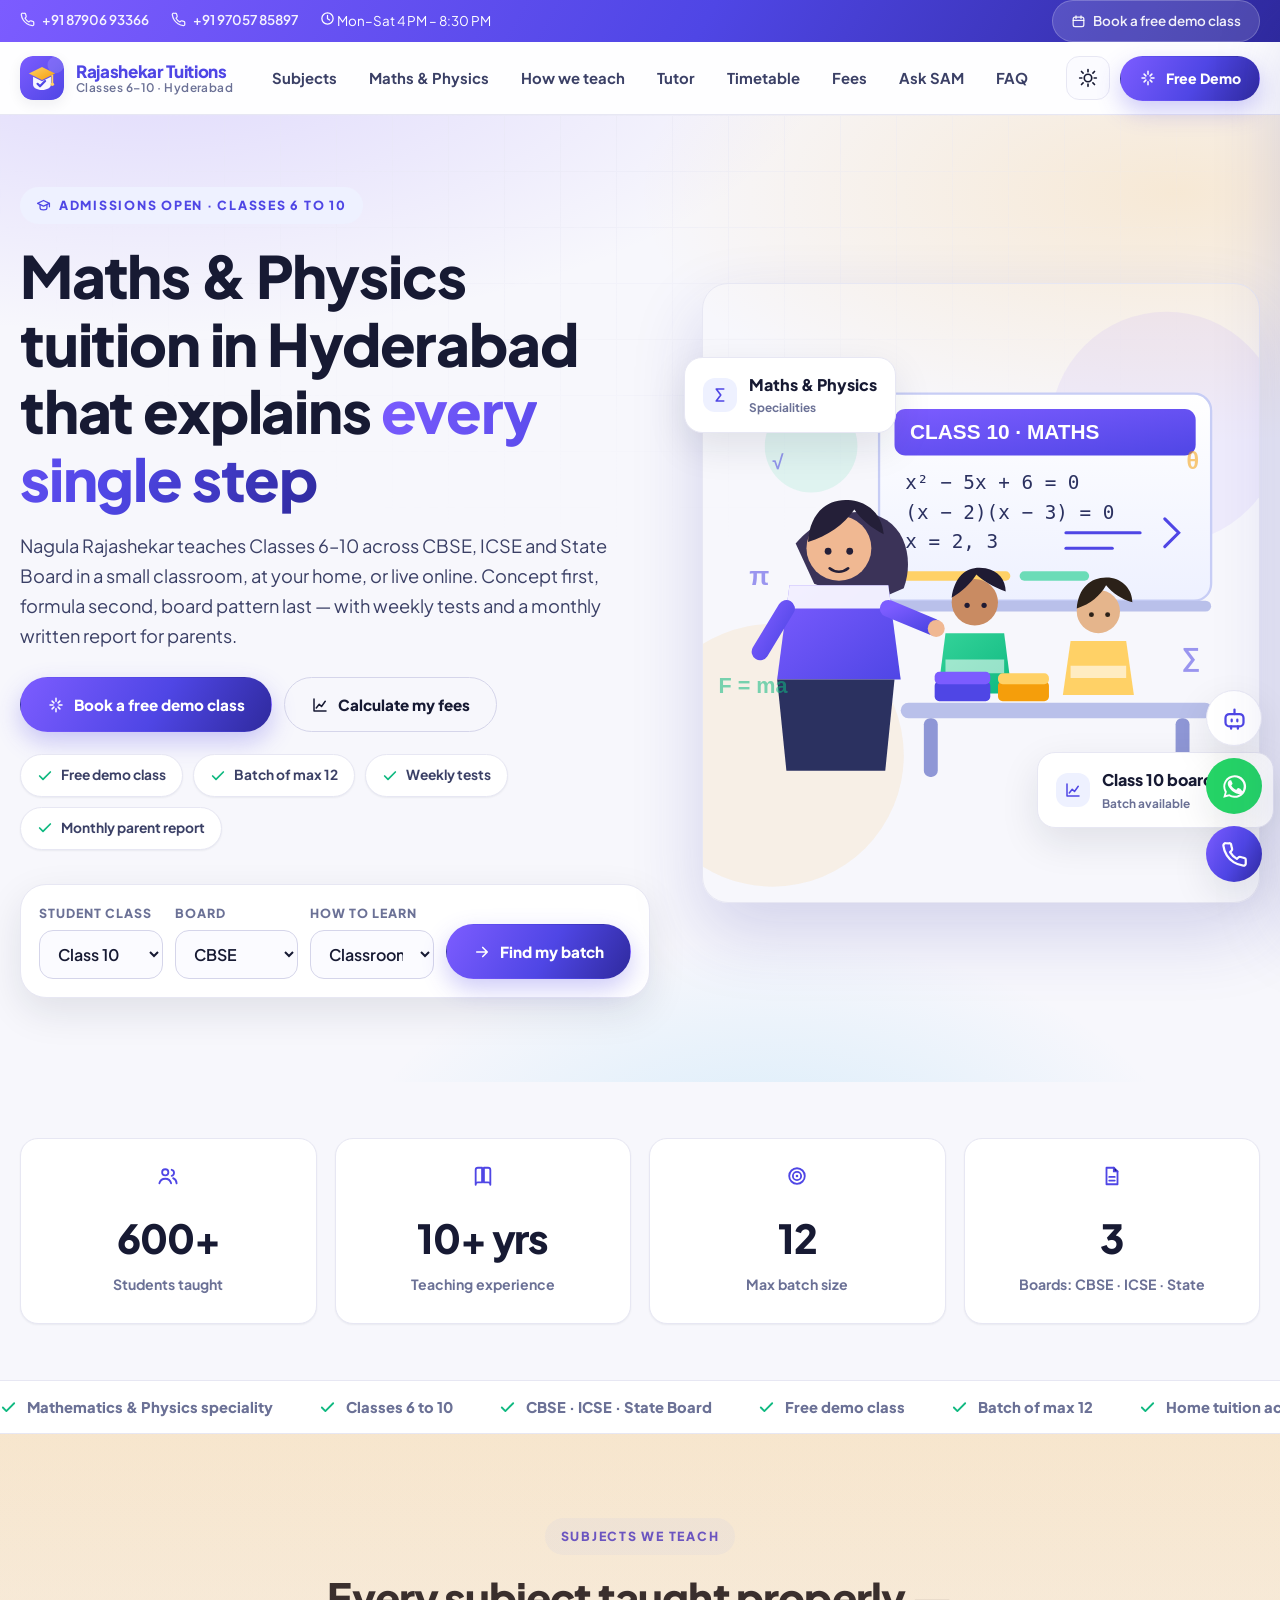
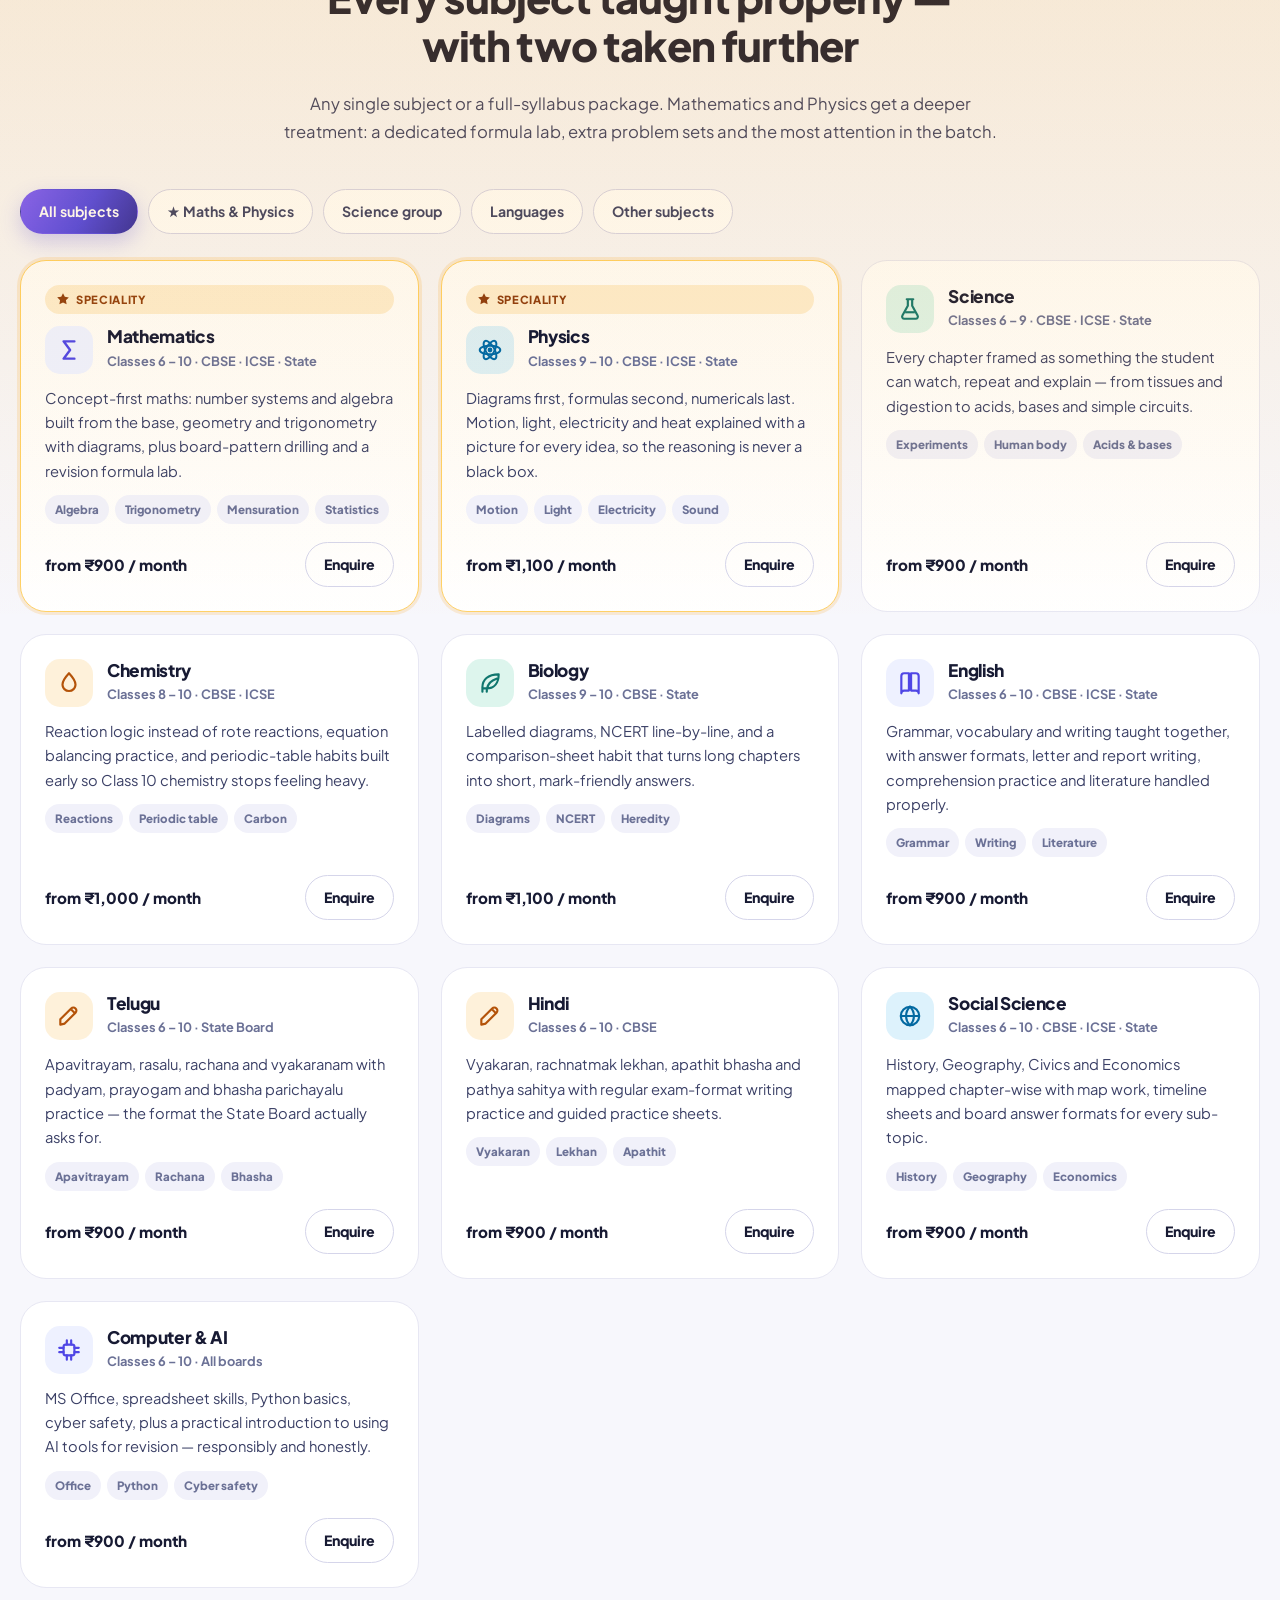
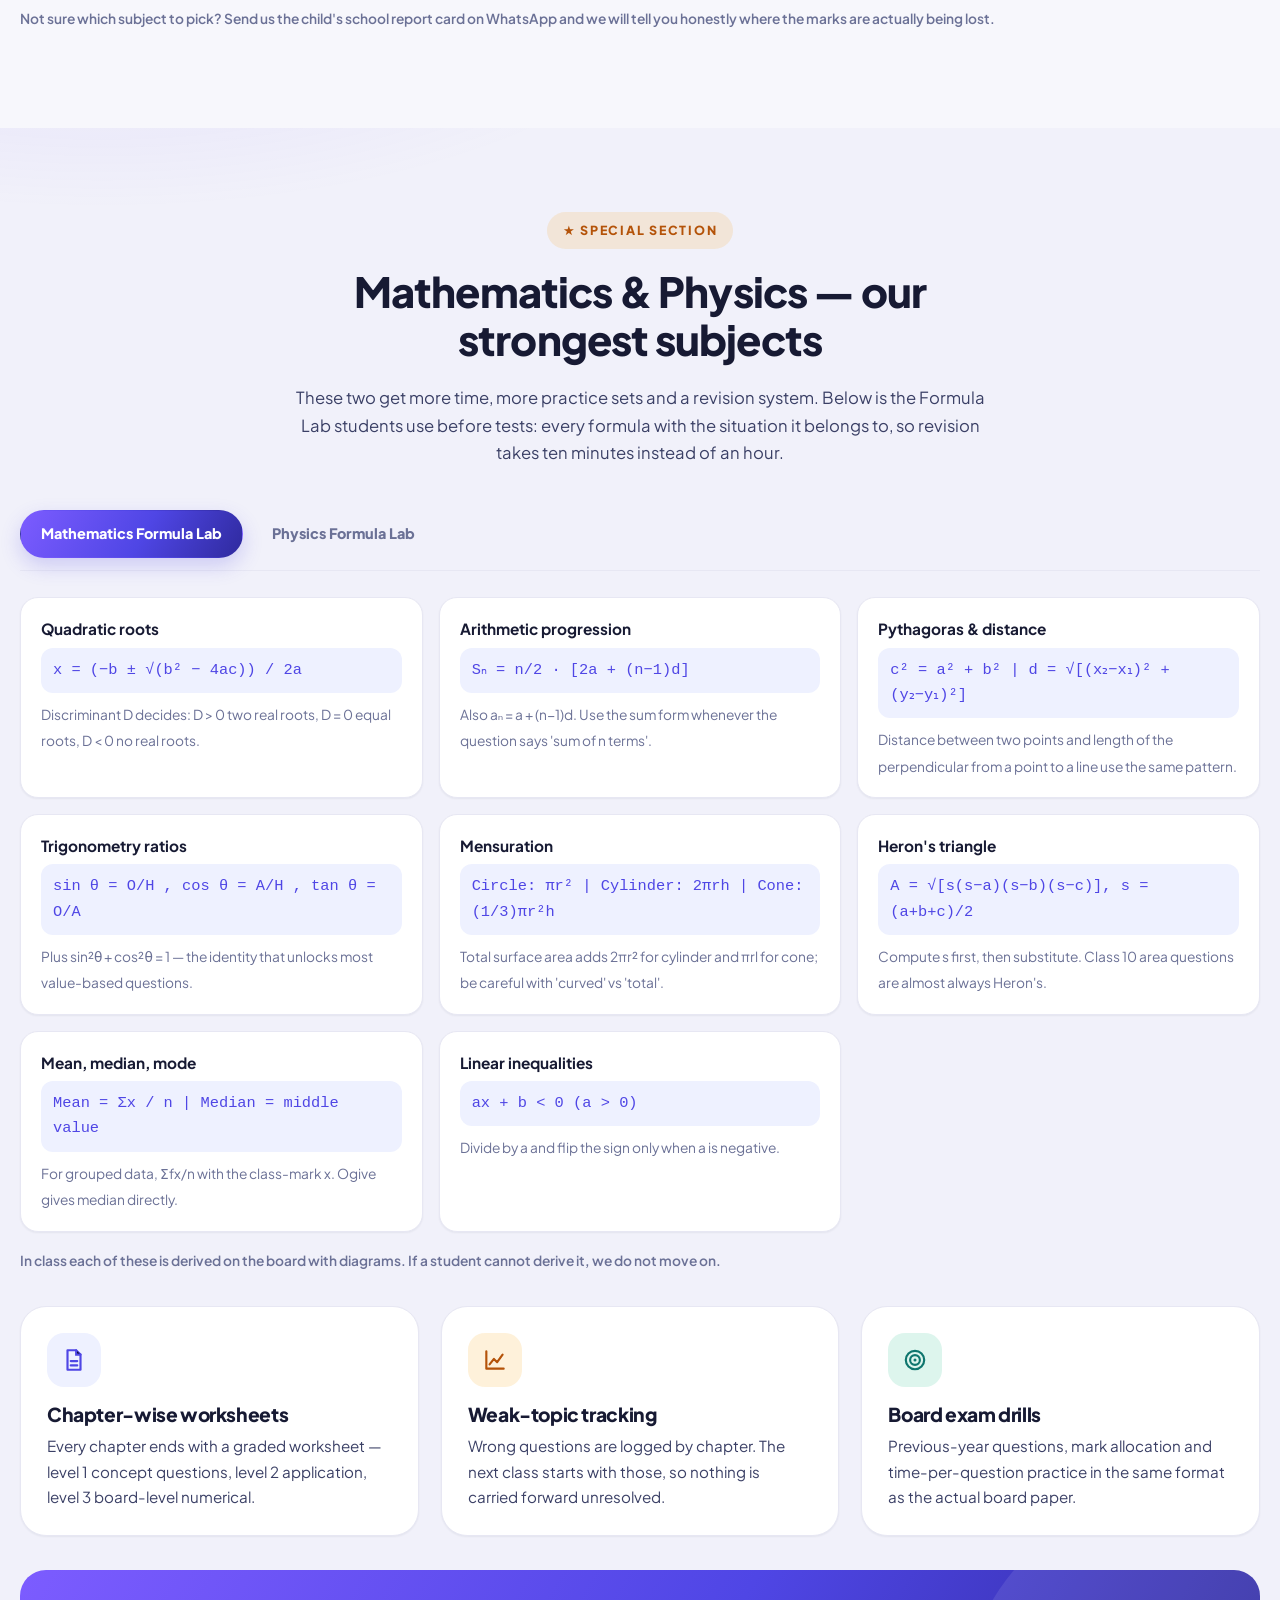
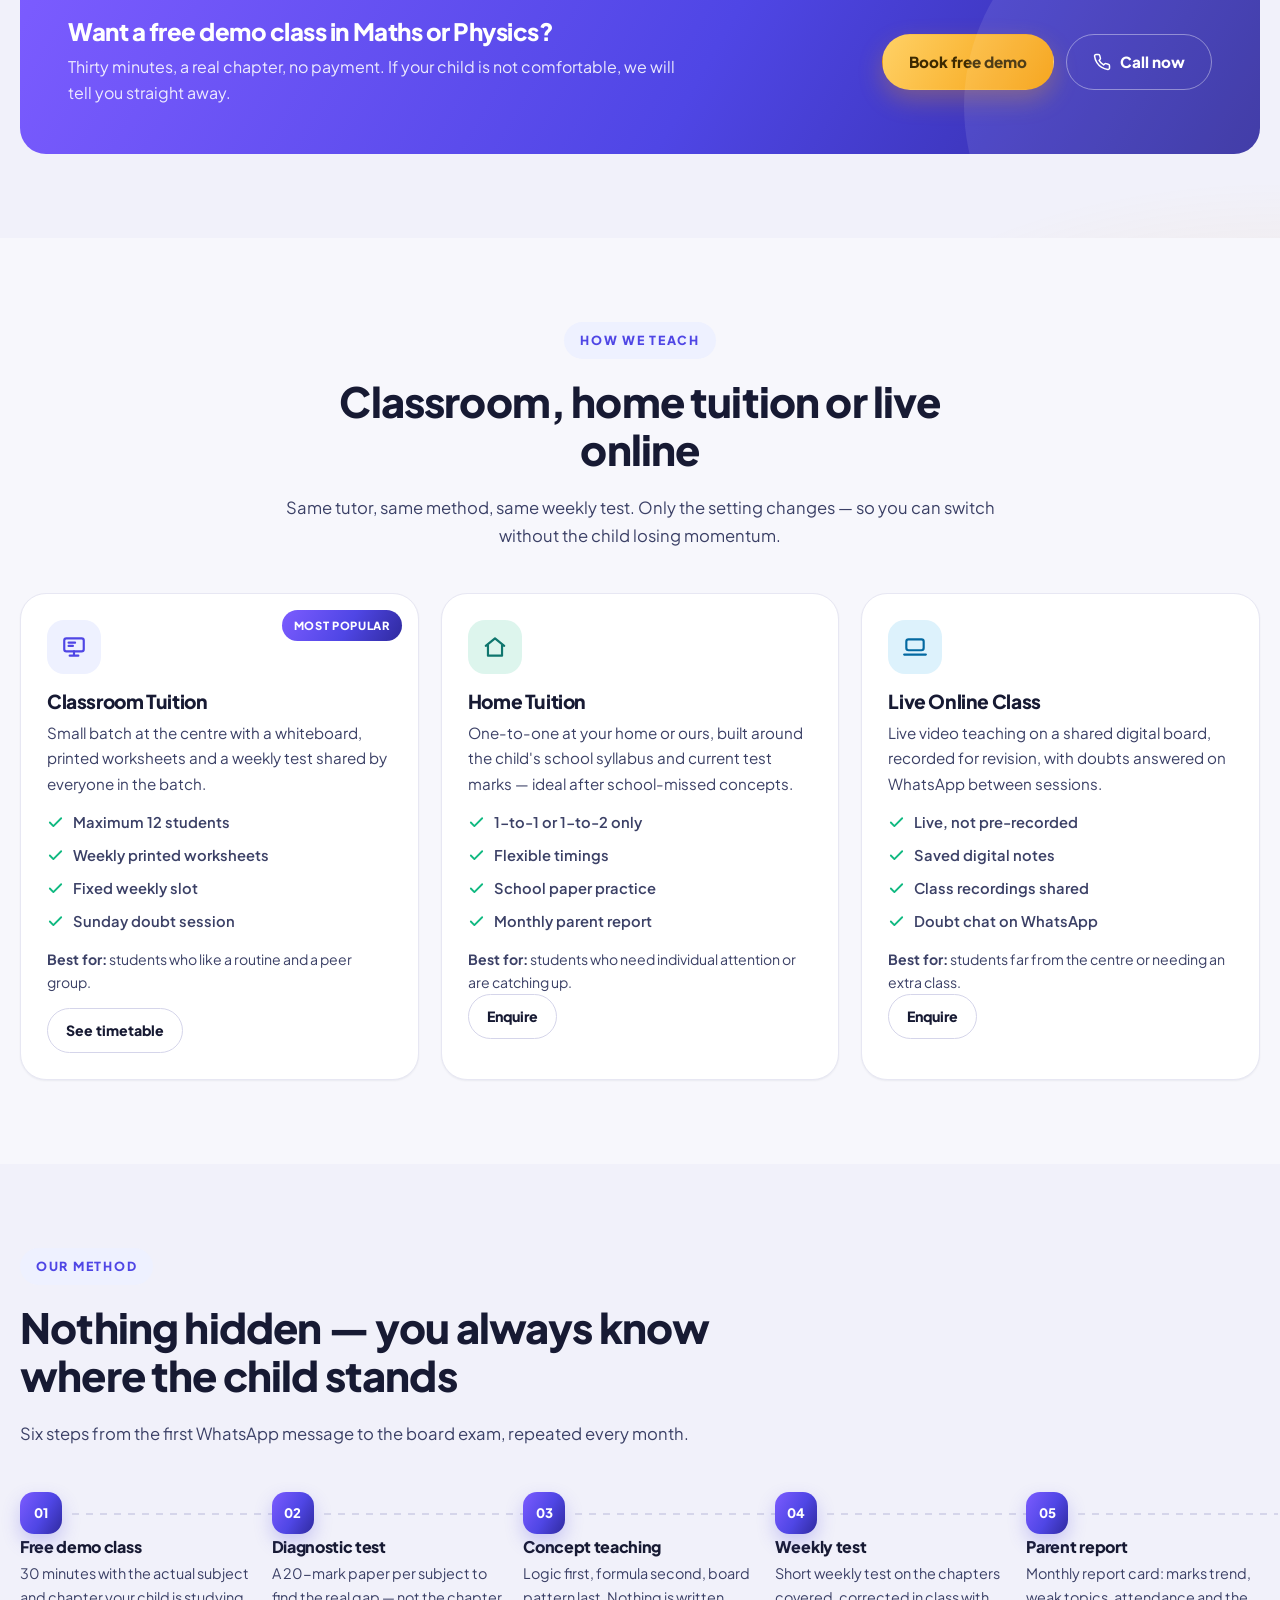
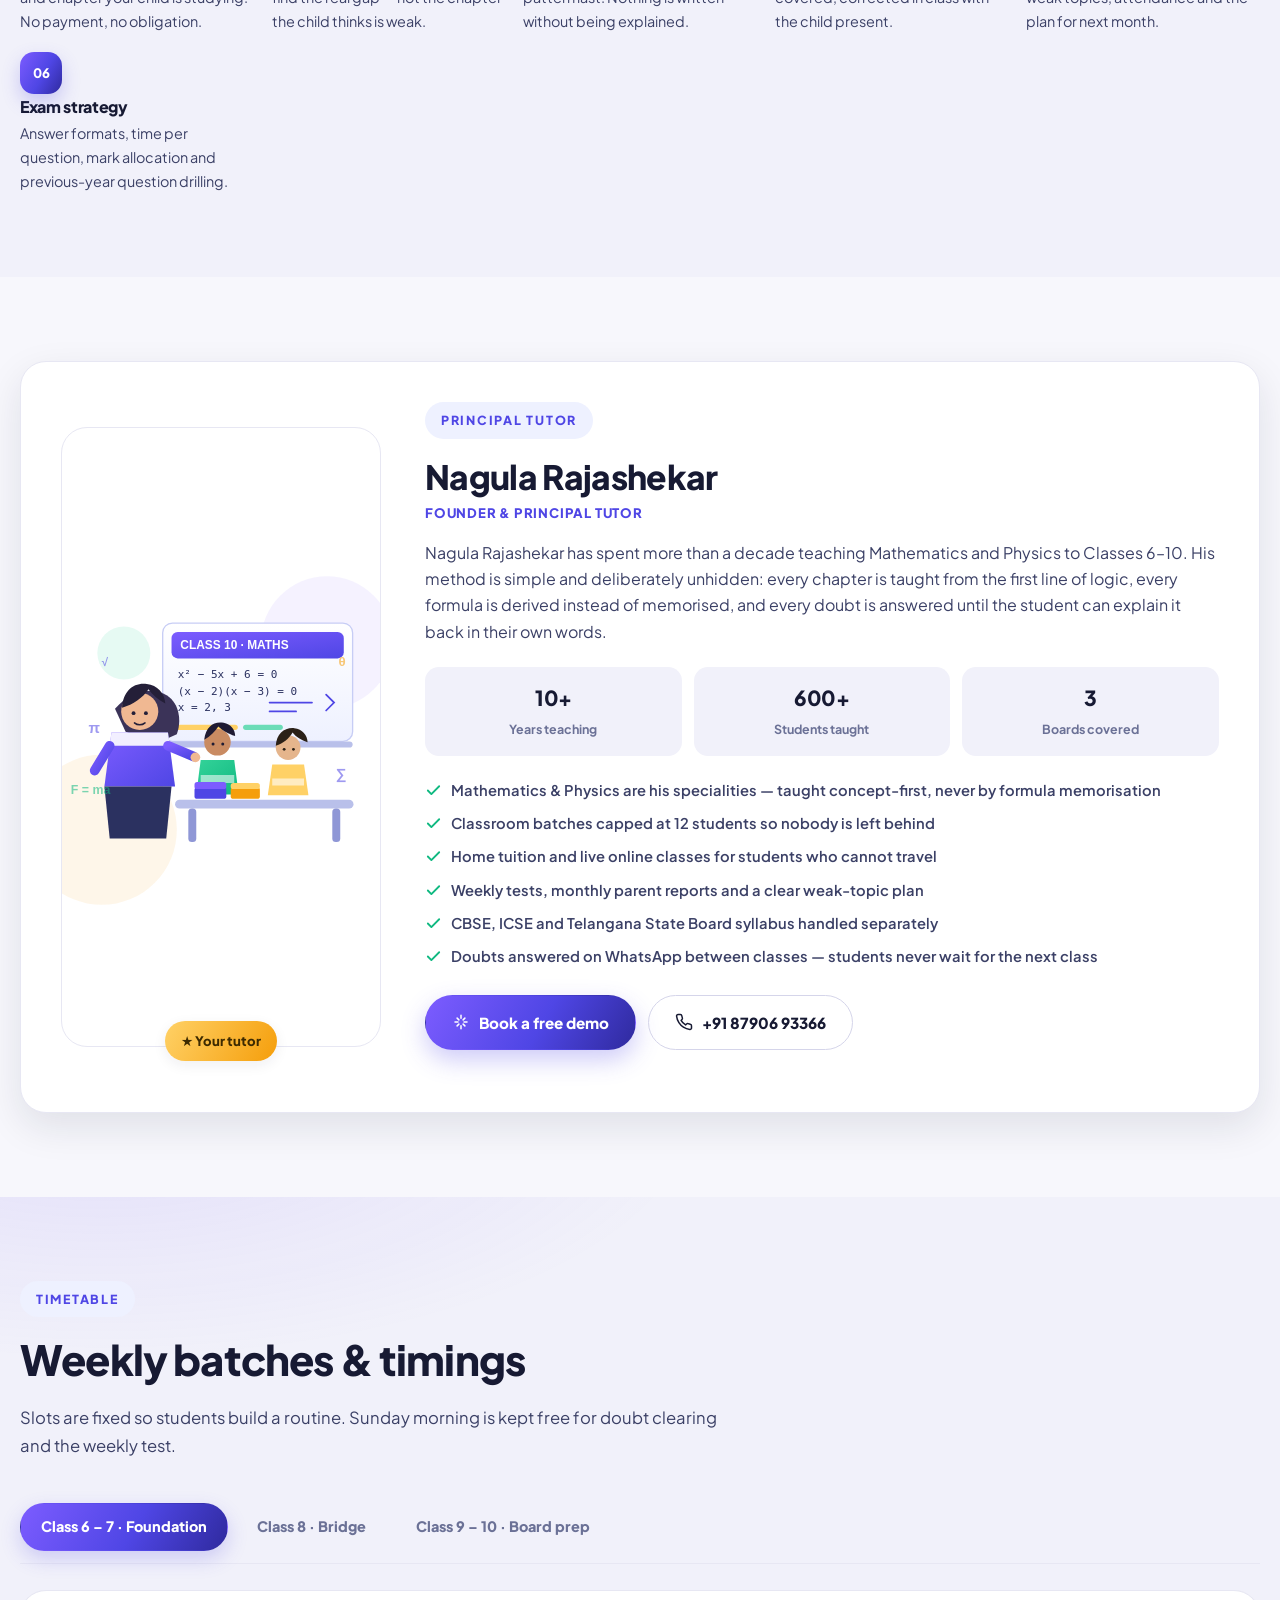
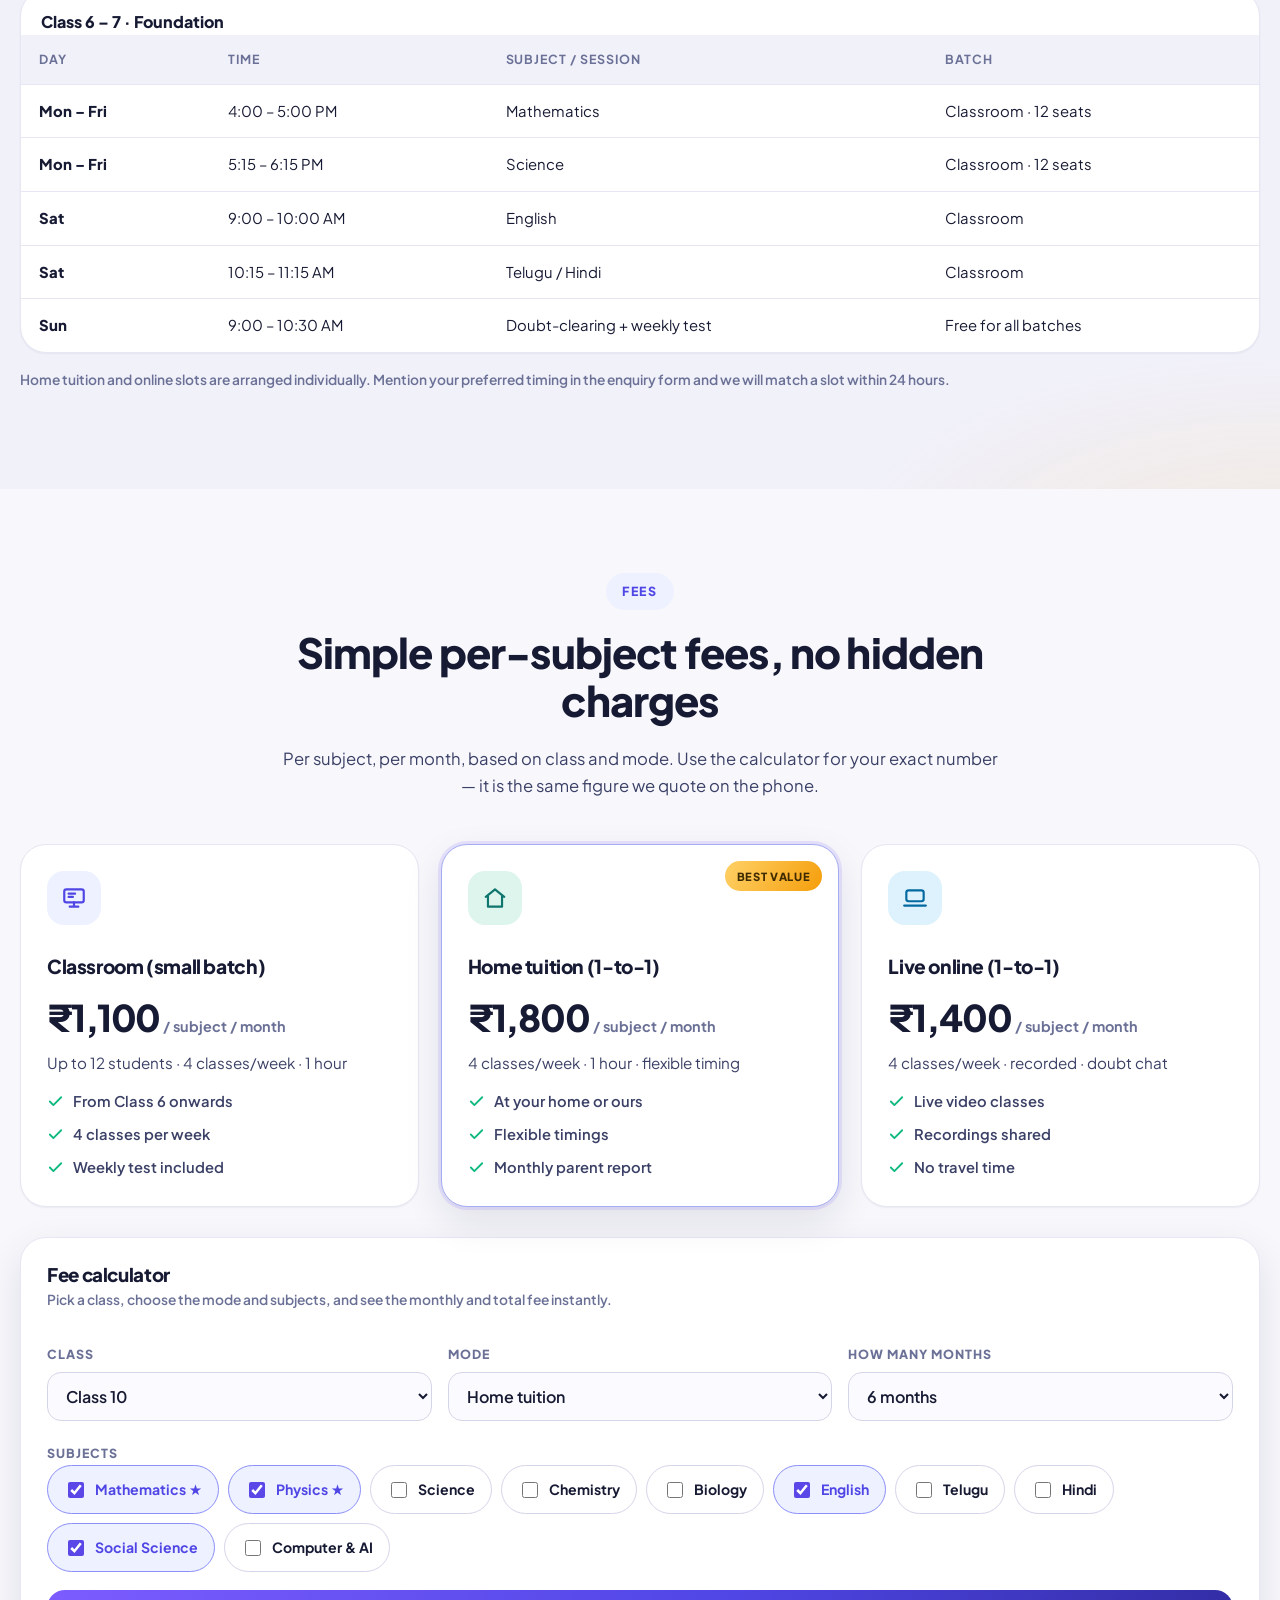
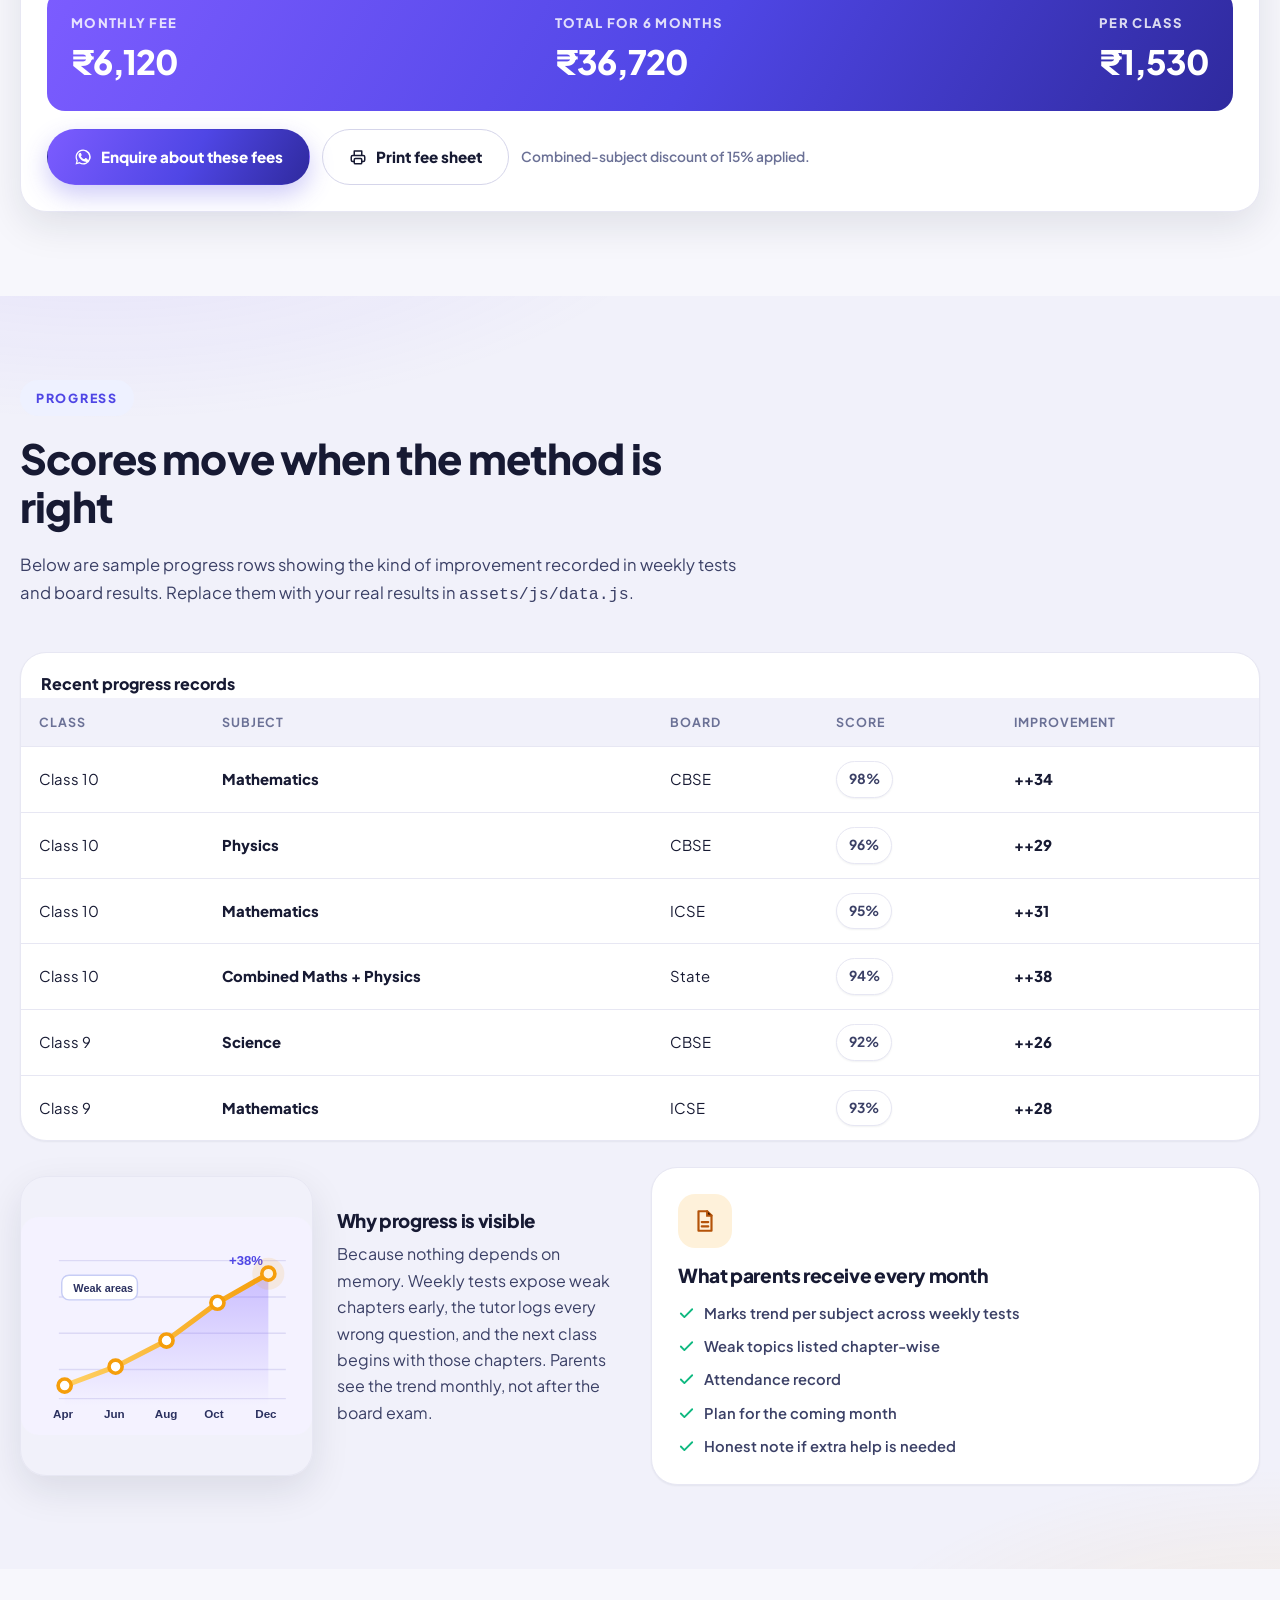
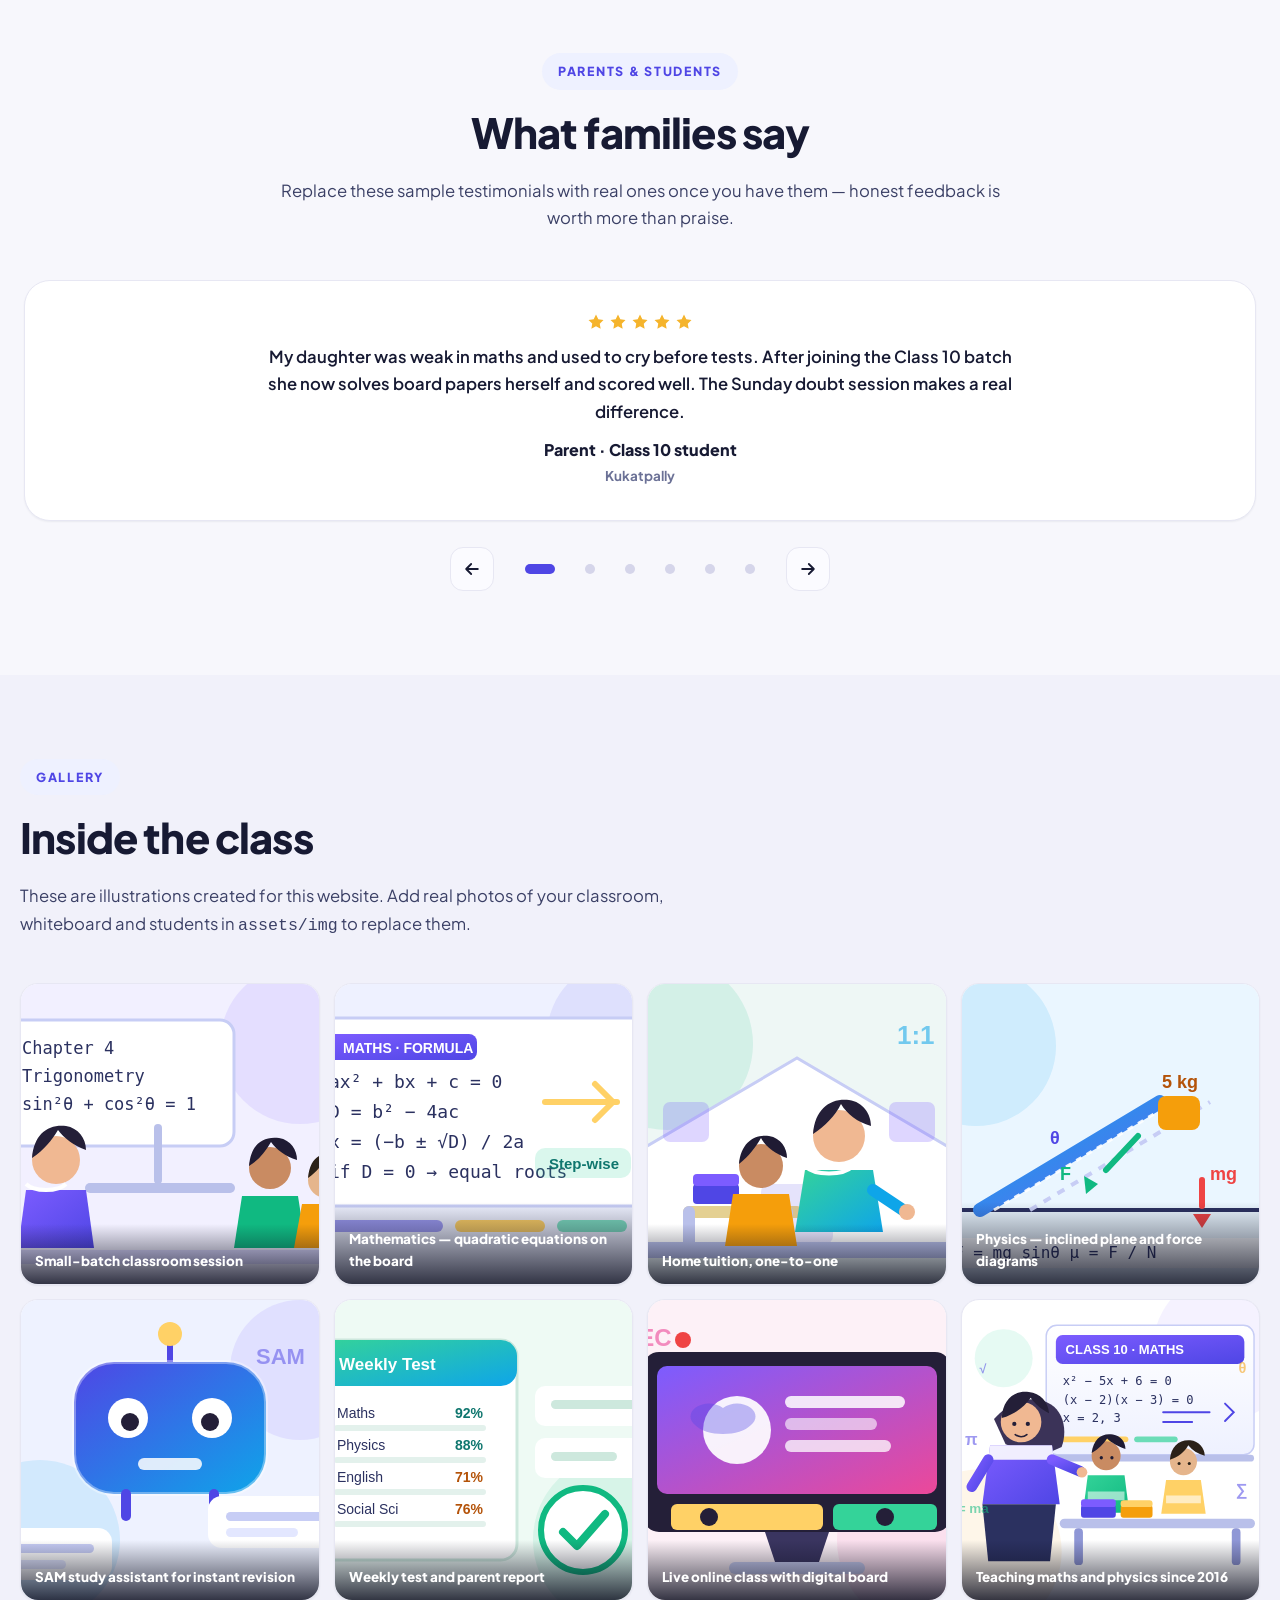
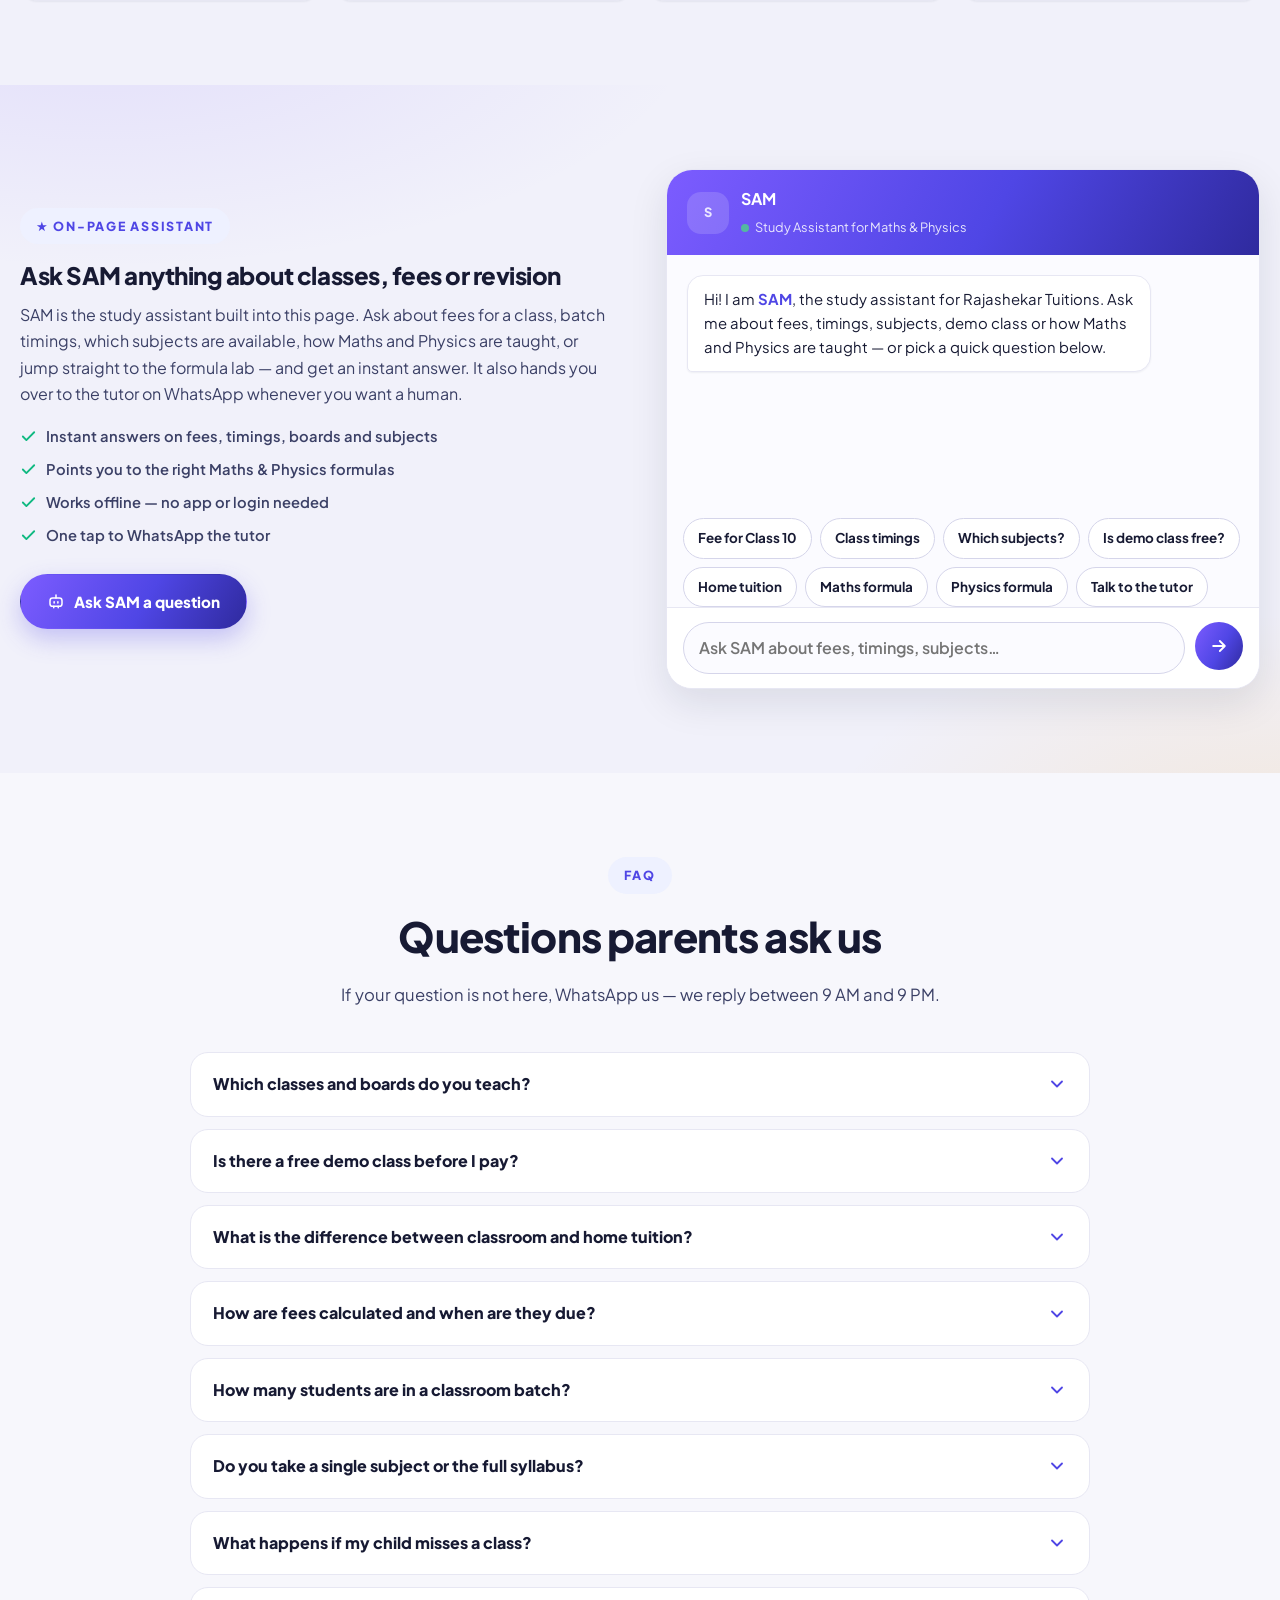
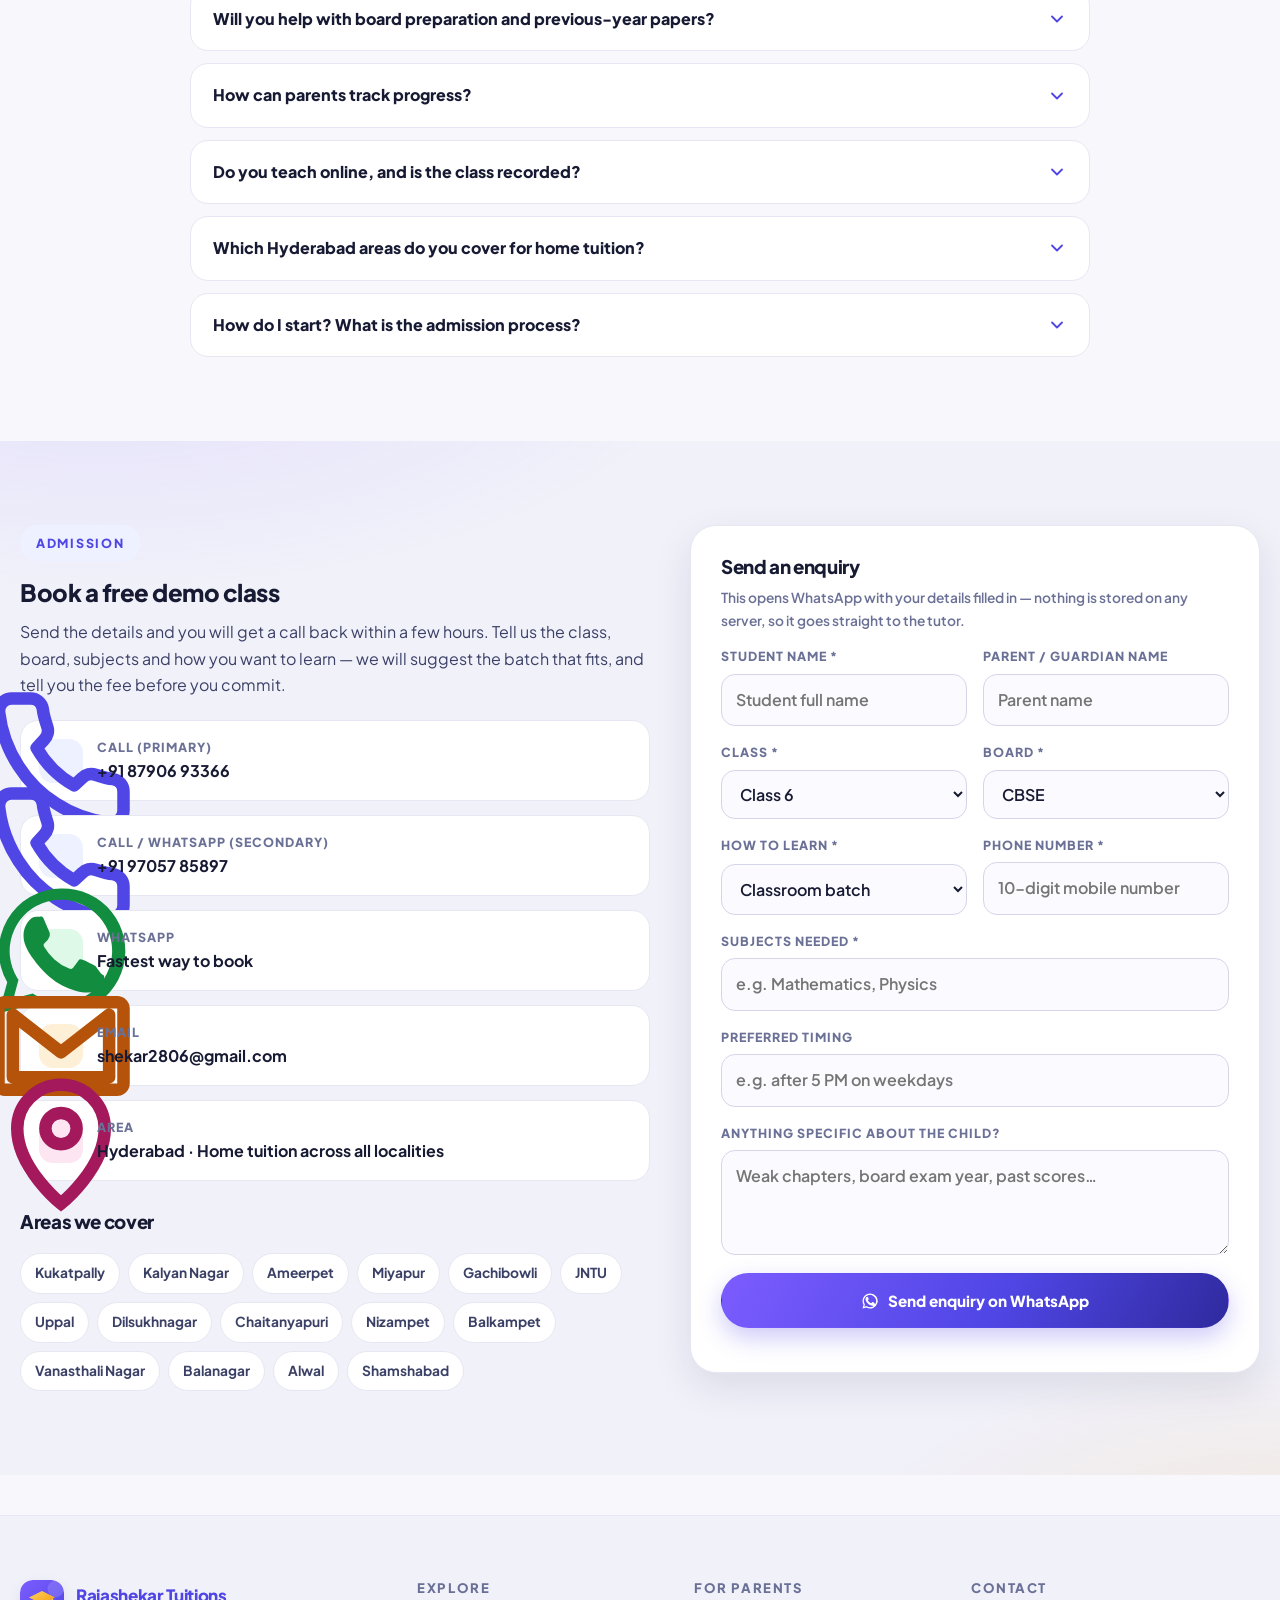
==== index.html @ 0ad26ae4 "Rajashekar Tuitions: Classes 6-10 tuition website for Hyderabad with batch finder, 10 subjects, Math" ====
<!DOCTYPE html>
<html lang="en" data-theme="light">
<head>
<meta charset="utf-8">
<meta name="viewport" content="width=device-width, initial-scale=1">
<title>Rajashekar Tuitions | Maths &amp; Physics Tuition Classes 6–10 in Hyderabad</title>
<meta name="description" content="Nagula Rajashekar's tuition in Hyderabad for Classes 6 to 10 — CBSE, ICSE and State Board. Classroom, home tuition and live online. Specialised Mathematics and Physics with a formula lab, weekly tests and free demo class. Call 8790693366.">
<meta name="keywords" content="tuition in hyderabad, maths tuition hyderabad, physics tuition hyderabad, class 6 to 10 tuition, cbse tuition hyderabad, icse tuition hyderabad, home tuition hyderabad, home tuition near me, best tuition for class 10, naga raja shekar tuition">
<meta name="robots" content="index, follow">
<meta name="googlebot" content="index, follow">
  <!-- SEARCH VERIFICATION: paste the code Google gives you here.
       Google Search Console -> HTML tag verification ->
       <meta name="google-site-verification" content="PASTE_CODE"> -->
<meta name="google-site-verification" content="PASTE_GOOGLE_CODE_HERE">
<meta name="author" content="Nagula Rajashekar">
<meta name="geo.region" content="IN-TG">
<meta name="geo.placename" content="Hyderabad, Telangana">
<meta name="theme-color" content="#4f46e5">
<link rel="canonical" href="https://naresh-sde.github.io/rajashekar-tuitions/">
<link rel="icon" href="assets/img/favicon.svg" type="image/svg+xml">
<link rel="apple-touch-icon" href="assets/img/logo.svg">
<link rel="manifest" href="manifest.webmanifest">

<meta property="og:type" content="website">
<meta property="og:site_name" content="Rajashekar Tuitions">
<meta property="og:title" content="Rajashekar Tuitions | Maths &amp; Physics Tuition Classes 6–10 in Hyderabad">
<meta property="og:description" content="Classroom, home tuition and live online classes for Classes 6–10 — CBSE, ICSE and State Board. Mathematics &amp; Physics specialised. Free demo class.">
<meta property="og:url" content="https://naresh-sde.github.io/rajashekar-tuitions/">
<meta property="og:image" content="https://naresh-sde.github.io/rajashekar-tuitions/assets/img/hero.svg">
<meta property="og:locale" content="en_IN">
<meta name="twitter:card" content="summary_large_image">
<meta name="twitter:title" content="Rajashekar Tuitions | Maths &amp; Physics Tuition Classes 6–10 in Hyderabad">
<meta name="twitter:description" content="Classroom, home tuition and live online classes for Classes 6–10 — CBSE, ICSE and State Board. Free demo class.">
<meta name="twitter:image" content="https://naresh-sde.github.io/rajashekar-tuitions/assets/img/hero.svg">

<link rel="preconnect" href="https://fonts.googleapis.com">
<link rel="preconnect" href="https://fonts.gstatic.com" crossorigin>
<link href="https://fonts.googleapis.com/css2?family=Plus+Jakarta+Sans:wght@400;500;600;700;800&display=swap" rel="stylesheet">
<link rel="stylesheet" href="assets/css/styles.css">

<script type="application/ld+json">
{
  "@context": "https://schema.org",
  "@graph": [
    {
      "@type": ["EducationalOrganization", "LocalBusiness"],
      "@id": "https://naresh-sde.github.io/rajashekar-tuitions/#org",
      "name": "Rajashekar Tuitions",
      "alternateName": "Nagula Rajashekar Tuitions",
      "description": "Tuition for Classes 6 to 10 in Hyderabad across CBSE, ICSE and State Board, in classroom, home tuition and live online modes, with Mathematics and Physics as specialities.",
      "url": "https://naresh-sde.github.io/rajashekar-tuitions/",
      "telephone": "+91-87906-93366",
      "email": "shekar2806@gmail.com",
      "priceRange": "₹₹",
      "currenciesAccepted": "INR",
      "founder": { "@type": "Person", "name": "Nagula Rajashekar", "jobTitle": "Founder & Principal Tutor" },
      "address": {
        "@type": "PostalAddress",
        "addressLocality": "Hyderabad",
        "addressRegion": "Telangana",
        "addressCountry": "IN"
      },
      "areaServed": [
        { "@type": "City", "name": "Hyderabad" },
        { "@type": "State", "name": "Telangana" }
      ],
      "openingHoursSpecification": [
        { "@type": "OpeningHoursSpecification", "dayOfWeek": ["Monday","Tuesday","Wednesday","Thursday","Friday","Saturday"], "opens": "16:00", "closes": "20:30" },
        { "@type": "OpeningHoursSpecification", "dayOfWeek": "Sunday", "opens": "09:00", "closes": "12:00" }
      ],
      "hasOfferCatalog": {
        "@type": "OfferCatalog",
        "name": "Tuition courses",
        "itemListElement": [
          { "@type": "Offer", "itemOffered": { "@type": "Course", "name": "Mathematics Tuition Classes 6-10", "description": "Concept-first Mathematics coaching for Classes 6 to 10 with formula lab, weekly tests and board pattern drilling.", "provider": { "@id": "https://naresh-sde.github.io/rajashekar-tuitions/#org" } } },
          { "@type": "Offer", "itemOffered": { "@type": "Course", "name": "Physics Tuition Classes 9-10", "description": "Diagram-based Physics coaching for Classes 9 and 10 with numerical practice and board exam strategy.", "provider": { "@id": "https://naresh-sde.github.io/rajashekar-tuitions/#org" } } },
          { "@type": "Offer", "itemOffered": { "@type": "Course", "name": "Home Tuition", "description": "One-to-one and one-to-two home tuition at the student home with flexible timings and monthly parent reports.", "provider": { "@id": "https://naresh-sde.github.io/rajashekar-tuitions/#org" } } },
          { "@type": "Offer", "itemOffered": { "@type": "Course", "name": "Live Online Tuition", "description": "Live one-to-one online classes with a digital board, recorded revision and WhatsApp doubt clearing.", "provider": { "@id": "https://naresh-sde.github.io/rajashekar-tuitions/#org" } } }
        ]
      }
    },
    {
      "@type": "WebSite",
      "@id": "https://naresh-sde.github.io/rajashekar-tuitions/#website",
      "url": "https://naresh-sde.github.io/rajashekar-tuitions/",
      "name": "Rajashekar Tuitions",
      "publisher": { "@id": "https://naresh-sde.github.io/rajashekar-tuitions/#org" },
      "inLanguage": "en-IN"
    },
    {
      "@type": "Person",
      "@id": "https://naresh-sde.github.io/rajashekar-tuitions/#tutor",
      "name": "Nagula Rajashekar",
      "jobTitle": "Founder & Principal Tutor",
      "worksFor": { "@id": "https://naresh-sde.github.io/rajashekar-tuitions/#org" },
      "knowsAbout": ["Mathematics", "Physics", "CBSE Class 10 board exam", "ICSE Class 10 board exam"]
    },
    {
      "@type": "FAQPage",
      "@id": "https://naresh-sde.github.io/rajashekar-tuitions/#faq",
      "mainEntity": [
        { "@type": "Question", "name": "Which classes and boards do you teach?", "acceptedAnswer": { "@type": "Answer", "text": "Classes 6 to 10, across CBSE, ICSE and the Telangana State Board. Mathematics and Physics are the specialities, but English, Telugu, Hindi, Science, Chemistry, Biology, Social Science and Computer are all available." } },
        { "@type": "Question", "name": "Is there a free demo class before I pay?", "acceptedAnswer": { "@type": "Answer", "text": "Yes. Every new student gets one free 30-minute demo class on a real chapter from their syllabus. There is no payment and no obligation." } },
        { "@type": "Question", "name": "What is the difference between classroom and home tuition?", "acceptedAnswer": { "@type": "Answer", "text": "Classroom tuition runs in a fixed slot at the centre with a batch of up to 12 students and a shared weekly test. Home tuition is one-to-one or one-to-two at the child home or the tutor home, with timings built around school hours and a written monthly report for parents." } },
        { "@type": "Question", "name": "What are the fees?", "acceptedAnswer": { "@type": "Answer", "text": "Fees are per subject per month based on class and mode. For Class 10, classroom tuition is ₹1,100, home tuition ₹1,800 and live online ₹1,400 per subject per month. A discount applies when multiple subjects are taken." } },
        { "@type": "Question", "name": "How many students are in a classroom batch?", "acceptedAnswer": { "@type": "Answer", "text": "Maximum 12 students for Classes 6 to 7 and 10 students for Classes 8 to 10. A full batch is never extended, and the next slot or home tuition is offered instead." } },
        { "@type": "Question", "name": "How is student progress tracked?", "acceptedAnswer": { "@type": "Answer", "text": "Weekly tests, a monthly written parent report with marks trend and weak topics, attendance record and a plan for the coming month." } }
      ]
    }
  ]
}
</script>
</head>
<body>
<a class="skip-link" href="#main">Skip to content</a>

<!-- icon sprite -->
<svg style="display:none" aria-hidden="true">
  <symbol id="i-phone" viewBox="0 0 24 24"><path d="M22 16.9v3a2 2 0 0 1-2.2 2 19.8 19.8 0 0 1-8.6-3.1 19.5 19.5 0 0 1-6-6A19.8 19.8 0 0 1 2.1 4.2 2 2 0 0 1 4.1 2h3a2 2 0 0 1 2 1.7c.1 1 .4 1.9.7 2.8a2 2 0 0 1-.5 2.1L8.1 9.9a16 16 0 0 0 6 6l1.3-1.2a2 2 0 0 1 2.1-.5c.9.3 1.8.6 2.8.7a2 2 0 0 1 1.7 2z" fill="none" stroke="currentColor" stroke-width="2" stroke-linecap="round" stroke-linejoin="round"/></symbol>
  <symbol id="i-wa" viewBox="0 0 24 24"><path d="M17.5 14.4c-.3-.2-1.7-.9-2-1-.3-.1-.5-.2-.7.1s-.7 1-.9 1.2c-.2.2-.3.2-.6.1a8 8 0 0 1-2.4-1.5 9 9 0 0 1-1.6-2c-.2-.3 0-.5.1-.6l.5-.5.3-.6v-.5l-.9-2.1c-.2-.6-.5-.5-.7-.5h-.6c-.2 0-.6.1-.9.4-.3.3-1.1 1.1-1.1 2.7s1.2 3.1 1.3 3.3c.2.2 2.3 3.5 5.5 4.9 2.1.9 3 .9 4 .8.7-.1 1.7-.7 1.9-1.3.2-.7.2-1.2.2-1.3-.1-.2-.3-.2-.5-.4zM12 2a10 10 0 0 0-8.6 15L2 22l5.2-1.4A10 10 0 1 0 12 2zm0 18.2a8.2 8.2 0 0 1-4.2-1.2l-.3-.2-3.1.8.8-3-.2-.3A8.2 8.2 0 1 1 12 20.2z" fill="currentColor"/></symbol>
  <symbol id="i-calendar" viewBox="0 0 24 24"><rect x="3.5" y="5" width="17" height="15" rx="3" fill="none" stroke="currentColor" stroke-width="2"/><path d="M8 3v4M16 3v4M3.5 10h17" stroke="currentColor" stroke-width="2" stroke-linecap="round"/></symbol>
  <symbol id="i-mail" viewBox="0 0 24 24"><path d="M3 5h18a1 1 0 0 1 1 1v12a1 1 0 0 1-1 1H3a1 1 0 0 1-1-1V6a1 1 0 0 1 1-1zm9 8L4.3 7v10h15.4V7z" fill="none" stroke="currentColor" stroke-width="2" stroke-linejoin="round"/></symbol>
  <symbol id="i-pin" viewBox="0 0 24 24"><path d="M12 22s7-5.6 7-12a7 7 0 1 0-14 0c0 6.4 7 12 7 12zm0-9.5A2.5 2.5 0 1 1 12 7.5a2.5 2.5 0 0 1 0 5z" fill="none" stroke="currentColor" stroke-width="2"/></symbol>
  <symbol id="i-clock" viewBox="0 0 24 24"><circle cx="12" cy="12" r="9" fill="none" stroke="currentColor" stroke-width="2"/><path d="M12 7v5.4l3.4 2" fill="none" stroke="currentColor" stroke-width="2" stroke-linecap="round"/></symbol>
  <symbol id="i-check" viewBox="0 0 24 24"><path d="M20 6 9 17l-5-5" fill="none" stroke="currentColor" stroke-width="2.6" stroke-linecap="round" stroke-linejoin="round"/></symbol>
  <symbol id="i-star" viewBox="0 0 24 24"><path d="m12 2 3.1 6.3 6.9 1-5 4.9 1.2 6.9L12 17.8 5.8 21l1.2-6.9-5-4.9 6.9-1z" fill="currentColor"/></symbol>
  <symbol id="i-sun" viewBox="0 0 24 24"><circle cx="12" cy="12" r="4.5" fill="none" stroke="currentColor" stroke-width="2"/><path d="M12 2v2.6M12 19.4V22M4.2 4.2l1.9 1.9M17.9 17.9l1.9 1.9M2 12h2.6M19.4 12H22M4.2 19.8l1.9-1.9M17.9 6.1l1.9-1.9" stroke="currentColor" stroke-width="2" stroke-linecap="round"/></symbol>
  <symbol id="i-moon" viewBox="0 0 24 24"><path d="M20 14.5A8.5 8.5 0 0 1 9.5 4a8.5 8.5 0 1 0 10.5 10.5z" fill="currentColor"/></symbol>
  <symbol id="i-menu" viewBox="0 0 24 24"><path d="M4 7h16M4 12h16M4 17h16" stroke="currentColor" stroke-width="2.2" stroke-linecap="round"/></symbol>
  <symbol id="i-x" viewBox="0 0 24 24"><path d="M6 6l12 12M18 6L6 18" stroke="currentColor" stroke-width="2.2" stroke-linecap="round"/></symbol>
  <symbol id="i-arrow" viewBox="0 0 24 24"><path d="M5 12h14m-6-6 6 6-6 6" fill="none" stroke="currentColor" stroke-width="2.2" stroke-linecap="round" stroke-linejoin="round"/></symbol>
  <symbol id="i-up" viewBox="0 0 24 24"><path d="M12 19V5m-6 6 6-6 6 6" fill="none" stroke="currentColor" stroke-width="2.2" stroke-linecap="round" stroke-linejoin="round"/></symbol>
  <symbol id="i-chev" viewBox="0 0 24 24"><path d="m6 9 6 6 6-6" fill="none" stroke="currentColor" stroke-width="2.2" stroke-linecap="round" stroke-linejoin="round"/></symbol>
  <symbol id="i-users" viewBox="0 0 24 24"><circle cx="9" cy="8" r="3.4" fill="none" stroke="currentColor" stroke-width="2"/><path d="M2.6 20a6.6 6.6 0 0 1 12.8 0" fill="none" stroke="currentColor" stroke-width="2" stroke-linecap="round"/><path d="M16 5.2a3.4 3.4 0 0 1 0 6.6m1.6 2.6a6.6 6.6 0 0 1 3.8 5.6" fill="none" stroke="currentColor" stroke-width="2" stroke-linecap="round"/></symbol>
  <symbol id="i-board" viewBox="0 0 24 24"><rect x="3" y="4" width="18" height="12" rx="2" fill="none" stroke="currentColor" stroke-width="2"/><path d="M8 20h8m-4-4v4M7 8h6M7 11h4" stroke="currentColor" stroke-width="2" stroke-linecap="round"/></symbol>
  <symbol id="i-book" viewBox="0 0 24 24"><path d="M4 5.5A2.5 2.5 0 0 1 6.5 3H11v16H6.5A2.5 2.5 0 0 0 4 21.5zM20 5.5A2.5 2.5 0 0 0 17.5 3H13v16h4.5a2.5 2.5 0 0 1 2.5 2.5z" fill="none" stroke="currentColor" stroke-width="2" stroke-linejoin="round"/></symbol>
  <symbol id="i-cap" viewBox="0 0 24 24"><path d="M2.5 8.5 12 4l9.5 4.5L12 13z" fill="none" stroke="currentColor" stroke-width="2" stroke-linejoin="round"/><path d="M6.5 10.5V16c0 1.7 2.5 3 5.5 3s5.5-1.3 5.5-3v-5.5M21.5 8.5V14" fill="none" stroke="currentColor" stroke-width="2" stroke-linecap="round"/></symbol>
  <symbol id="i-award" viewBox="0 0 24 24"><circle cx="12" cy="9" r="5.5" fill="none" stroke="currentColor" stroke-width="2"/><path d="m8.5 13.6-1.5 7.4 5-2.6 5 2.6-1.5-7.4" fill="none" stroke="currentColor" stroke-width="2" stroke-linejoin="round"/></symbol>
  <symbol id="i-target" viewBox="0 0 24 24"><circle cx="12" cy="12" r="8.5" fill="none" stroke="currentColor" stroke-width="2"/><circle cx="12" cy="12" r="4.5" fill="none" stroke="currentColor" stroke-width="2"/><circle cx="12" cy="12" r="1.4" fill="currentColor"/></symbol>
  <symbol id="i-sigma" viewBox="0 0 24 24"><path d="M17 4H7l6 8-6 8h10" fill="none" stroke="currentColor" stroke-width="2.2" stroke-linecap="round" stroke-linejoin="round"/></symbol>
  <symbol id="i-atom" viewBox="0 0 24 24"><circle cx="12" cy="12" r="2.2" fill="currentColor"/><ellipse cx="12" cy="12" rx="9.5" ry="4" fill="none" stroke="currentColor" stroke-width="1.8"/><ellipse cx="12" cy="12" rx="9.5" ry="4" transform="rotate(60 12 12)" fill="none" stroke="currentColor" stroke-width="1.8"/><ellipse cx="12" cy="12" rx="9.5" ry="4" transform="rotate(120 12 12)" fill="none" stroke="currentColor" stroke-width="1.8"/></symbol>
  <symbol id="i-flask" viewBox="0 0 24 24"><path d="M9 3h6M10 3v6l-5 9a2 2 0 0 0 1.8 3h10.4A2 2 0 0 0 19 18l-5-9V3" fill="none" stroke="currentColor" stroke-width="2" stroke-linecap="round" stroke-linejoin="round"/><path d="M7.5 15h9" stroke="currentColor" stroke-width="2"/></symbol>
  <symbol id="i-drop" viewBox="0 0 24 24"><path d="M12 3s6 6.4 6 10.4A6 6 0 0 1 6 13.4C6 9.4 12 3 12 3z" fill="none" stroke="currentColor" stroke-width="2" stroke-linejoin="round"/></symbol>
  <symbol id="i-leaf" viewBox="0 0 24 24"><path d="M20 4C10 4 5 9 5 16v4M20 4c0 8-4 13-11 13h-4M9 20c0-6 3-10 9-12" fill="none" stroke="currentColor" stroke-width="2" stroke-linecap="round" stroke-linejoin="round"/></symbol>
  <symbol id="i-pen" viewBox="0 0 24 24"><path d="M4 20l4-1 10-10a2.8 2.8 0 0 0-4-4L4 15z" fill="none" stroke="currentColor" stroke-width="2" stroke-linejoin="round"/><path d="M14 6l4 4" stroke="currentColor" stroke-width="2"/></symbol>
  <symbol id="i-globe" viewBox="0 0 24 24"><circle cx="12" cy="12" r="8.5" fill="none" stroke="currentColor" stroke-width="2"/><path d="M3.5 12h17M12 3.5c2.4 2.3 3.6 5.2 3.6 8.5S14.4 18.2 12 20.5C9.6 18.2 8.4 15.3 8.4 12S9.6 5.8 12 3.5z" fill="none" stroke="currentColor" stroke-width="2"/></symbol>
  <symbol id="i-chip" viewBox="0 0 24 24"><rect x="7" y="7" width="10" height="10" rx="2" fill="none" stroke="currentColor" stroke-width="2"/><path d="M10 3v4M14 3v4M10 17v4M14 17v4M3 10h4M3 14h4M17 10h4M17 14h4" stroke="currentColor" stroke-width="2" stroke-linecap="round"/></symbol>
  <symbol id="i-home" viewBox="0 0 24 24"><path d="M3.5 11 12 4l8.5 7" fill="none" stroke="currentColor" stroke-width="2" stroke-linecap="round" stroke-linejoin="round"/><path d="M5.5 10v10h13V10" fill="none" stroke="currentColor" stroke-width="2" stroke-linejoin="round"/></symbol>
  <symbol id="i-laptop" viewBox="0 0 24 24"><rect x="4" y="5" width="16" height="10" rx="2" fill="none" stroke="currentColor" stroke-width="2"/><path d="M2 19h20" stroke="currentColor" stroke-width="2" stroke-linecap="round"/></symbol>
  <symbol id="i-bot" viewBox="0 0 24 24"><rect x="4" y="8" width="16" height="11" rx="3.5" fill="none" stroke="currentColor" stroke-width="2"/><path d="M12 4v4M9.5 13v1.5M14.5 13v1.5M9 19v2M15 19v2" stroke="currentColor" stroke-width="2" stroke-linecap="round"/></symbol>
  <symbol id="i-spark" viewBox="0 0 24 24"><path d="M12 3v4M12 17v4M4 12h4M16 12h4M6.8 6.8l2.4 2.4M14.8 14.8l2.4 2.4M17.2 6.8l-2.4 2.4M9.2 14.8l-2.4 2.4" stroke="currentColor" stroke-width="2" stroke-linecap="round"/></symbol>
  <symbol id="i-file" viewBox="0 0 24 24"><path d="M6 3h8l4 4v14H6z" fill="none" stroke="currentColor" stroke-width="2" stroke-linejoin="round"/><path d="M14 3v4h4M9 13h6M9 17h6" stroke="currentColor" stroke-width="2" stroke-linecap="round"/></symbol>
  <symbol id="i-chart" viewBox="0 0 24 24"><path d="M4 20V4M4 20h16" stroke="currentColor" stroke-width="2" stroke-linecap="round"/><path d="m7 16 4-5 3 3 5-7" fill="none" stroke="currentColor" stroke-width="2" stroke-linecap="round" stroke-linejoin="round"/></symbol>
  <symbol id="i-download" viewBox="0 0 24 24"><path d="M12 4v11m-4-4 4 4 4-4M5 19h14" fill="none" stroke="currentColor" stroke-width="2" stroke-linecap="round" stroke-linejoin="round"/></symbol>
  <symbol id="i-lock" viewBox="0 0 24 24"><rect x="5" y="10" width="14" height="10" rx="2.5" fill="none" stroke="currentColor" stroke-width="2"/><path d="M8.5 10V8a3.5 3.5 0 0 1 7 0v2" fill="none" stroke="currentColor" stroke-width="2"/></symbol>
  <symbol id="i-refresh" viewBox="0 0 24 24"><path d="M20 12a8 8 0 1 1-2.4-5.7M20 4v4h-4" fill="none" stroke="currentColor" stroke-width="2" stroke-linecap="round" stroke-linejoin="round"/></symbol>
  <symbol id="i-print" viewBox="0 0 24 24"><path d="M7 9V4h10v5M7 18H5a2 2 0 0 1-2-2v-4a2 2 0 0 1 2-2h14a2 2 0 0 1 2 2v4a2 2 0 0 1-2 2h-2" fill="none" stroke="currentColor" stroke-width="2" stroke-linejoin="round"/><rect x="7" y="14" width="10" height="7" rx="1.5" fill="none" stroke="currentColor" stroke-width="2"/></symbol>
  <symbol id="i-yt" viewBox="0 0 24 24"><rect x="2.5" y="5.5" width="19" height="13" rx="4" fill="none" stroke="currentColor" stroke-width="2"/><path d="m10.5 9.5 5 2.5-5 2.5z" fill="currentColor"/></symbol>
  <symbol id="i-fb" viewBox="0 0 24 24"><path d="M14 8.5V7a1.5 1.5 0 0 1 1.5-1.5H17V2.6h-2.5A4.5 4.5 0 0 0 10 7.1v1.4H7.5V12H10v9.4h4V12h2.6l.4-3.5z" fill="currentColor"/></symbol>
  <symbol id="i-ig" viewBox="0 0 24 24"><rect x="3.5" y="3.5" width="17" height="17" rx="5" fill="none" stroke="currentColor" stroke-width="2"/><circle cx="12" cy="12" r="4" fill="none" stroke="currentColor" stroke-width="2"/><circle cx="17" cy="7" r="1.3" fill="currentColor"/></symbol>
</svg>

<!-- ============ topbar ============ -->
<div class="topbar">
  <div class="wrap topbar-in">
    <ul class="topbar-list">
      <li><a href="tel:+918790693366"><svg><use href="#i-phone"></use></svg><span data-bind="phonePrimaryDisplay">+91 87906 93366</span></a></li>
      <li><a href="tel:+919705785897"><svg><use href="#i-phone"></use></svg><span data-bind="phoneAltDisplay">+91 97057 85897</span></a></li>
      <li class="hide-sm"><svg><use href="#i-clock"></use></svg> Mon–Sat 4 PM – 8:30 PM</li>
    </ul>
    <a class="topbar-cta" href="#admission"><svg><use href="#i-calendar"></use></svg> Book a free demo class</a>
  </div>
</div>

<!-- ============ nav ============ -->
<header class="nav">
  <div class="wrap nav-in">
    <a class="brand" href="#top" aria-label="Rajashekar Tuitions home">
      <img src="assets/img/logo.svg" alt="Rajashekar Tuitions logo" width="44" height="44">
      <span class="brand-txt">
        <b data-bind="brandName">Rajashekar Tuitions</b>
        <span>Classes 6–10 · Hyderabad</span>
      </span>
    </a>
    <nav class="nav-links" aria-label="Main">
      <a href="#subjects">Subjects</a>
      <a href="#maths-physics">Maths &amp; Physics</a>
      <a href="#modes">How we teach</a>
      <a href="#tutor">Tutor</a>
      <a href="#schedule">Timetable</a>
      <a href="#fees">Fees</a>
      <a href="#sam">Ask SAM</a>
      <a href="#faq">FAQ</a>
    </nav>
    <div class="nav-actions">
      <button class="icon-btn" id="themeToggle" type="button" aria-label="Switch dark or light theme">
        <svg class="sun"><use href="#i-sun"></use></svg>
        <svg class="moon"><use href="#i-moon"></use></svg>
      </button>
      <a class="btn btn--primary btn--sm" href="#admission" data-wa="Hi Sir, I would like to book a free demo class for my child."><svg><use href="#i-spark"></use></svg> Free Demo</a>
      <button class="icon-btn burger" id="burger" type="button" aria-label="Open menu" aria-expanded="false"><svg><use href="#i-menu"></use></svg></button>
    </div>
  </div>
</header>

<!-- ============ drawer ============ -->
<nav class="drawer" id="drawer" aria-label="Mobile menu">
  <div class="drawer-head">
    <b>Menu</b>
    <button class="icon-btn" id="drawerClose" type="button" aria-label="Close menu"><svg><use href="#i-x"></use></svg></button>
  </div>
  <a href="#subjects">Subjects</a>
  <a href="#maths-physics">Maths &amp; Physics</a>
  <a href="#modes">How we teach</a>
  <a href="#tutor">Tutor</a>
  <a href="#schedule">Timetable</a>
  <a href="#fees">Fees &amp; calculator</a>
  <a href="#results">Results</a>
  <a href="#sam">Ask SAM</a>
  <a href="#gallery">Gallery</a>
  <a href="#faq">FAQ</a>
  <a href="#admission">Contact &amp; admission</a>
  <a class="btn btn--primary" href="#admission" data-wa="Hi Sir, I would like to book a free demo class.">Book free demo class</a>
</nav>
<div class="overlay" id="overlay"></div>

<main id="main">
<a id="top"></a>

<!-- ============ hero ============ -->
<section class="hero">
  <div class="wrap hero-grid">
    <div>
      <span class="eyebrow"><svg style="width:15px;height:15px"><use href="#i-cap"></use></svg> Admissions open · Classes 6 to 10</span>
      <h1>Maths &amp; Physics tuition in Hyderabad that explains <span class="grad-text">every single step</span></h1>
      <p class="hero-lead">Nagula Rajashekar teaches Classes 6–10 across CBSE, ICSE and State Board in a small classroom, at your home, or live online. Concept first, formula second, board pattern last — with weekly tests and a monthly written report for parents.</p>
      <div class="hero-cta">
        <a class="btn btn--primary" href="#admission" data-wa="Hi Sir, I would like to book a free demo class for my child."><svg><use href="#i-spark"></use></svg> Book a free demo class</a>
        <a class="btn btn--ghost" href="#fees"><svg><use href="#i-chart"></use></svg> Calculate my fees</a>
      </div>
      <div class="hero-badges">
        <span class="pill"><svg><use href="#i-check"></use></svg> Free demo class</span>
        <span class="pill"><svg><use href="#i-check"></use></svg> Batch of max 12</span>
        <span class="pill"><svg><use href="#i-check"></use></svg> Weekly tests</span>
        <span class="pill"><svg><use href="#i-check"></use></svg> Monthly parent report</span>
      </div>

      <form class="finder" id="finder" novalidate>
        <div class="field">
          <label for="fClass">Student class</label>
          <select id="fClass">
            <option value="6">Class 6</option><option value="7">Class 7</option>
            <option value="8">Class 8</option><option value="9">Class 9</option>
            <option value="10" selected>Class 10</option>
          </select>
        </div>
        <div class="field">
          <label for="fBoard">Board</label>
          <select id="fBoard"><option>CBSE</option><option>ICSE</option><option>State Board</option></select>
        </div>
        <div class="field">
          <label for="fMode">How to learn</label>
          <select id="fMode">
            <option value="classroom">Classroom batch</option>
            <option value="home">Home tuition</option>
            <option value="online">Live online</option>
          </select>
        </div>
        <button class="btn btn--primary" type="submit"><svg><use href="#i-arrow"></use></svg> Find my batch</button>
        <p class="finder-result" id="finderResult" role="status"></p>
      </form>
    </div>
    <div class="hero-art">
      <img src="assets/img/hero.svg" alt="Nagula Rajashekar teaching mathematics on a board to a small class of students" width="720" height="620" fetchpriority="high">
      <div class="float-card fc-1">
        <span class="dot"><svg><use href="#i-sigma"></use></svg></span>
        <span>Maths &amp; Physics<small>Specialities</small></span>
      </div>
      <div class="float-card fc-2">
        <span class="dot"><svg><use href="#i-chart"></use></svg></span>
        <span id="heroResultTag">Class 10 board prep<small>Batch available</small></span>
      </div>
    </div>
  </div>
</section>

<!-- ============ stats ============ -->
<section class="section section--tight">
  <div class="wrap">
    <div class="stats">
      <div class="stat reveal"><svg><use href="#i-users"></use></svg><b data-count="600" data-suffix="+">0</b><span>Students taught</span></div>
      <div class="stat reveal"><svg><use href="#i-book"></use></svg><b data-count="10" data-suffix="+ yrs">0</b><span>Teaching experience</span></div>
      <div class="stat reveal"><svg><use href="#i-target"></use></svg><b data-count="12" data-suffix="">0</b><span>Max batch size</span></div>
      <div class="stat reveal"><svg><use href="#i-file"></use></svg><b data-count="3">0</b><span>Boards: CBSE · ICSE · State</span></div>
    </div>
  </div>
</section>

<!-- ============ marquee ============ -->
<div class="marquee" aria-hidden="true">
  <div class="marquee-track" id="marquee"></div>
</div>

<!-- ============ subjects ============ -->
<section class="section" id="subjects">
  <div class="wrap">
    <div class="sec-head center reveal">
      <span class="eyebrow">Subjects we teach</span>
      <h2>Every subject taught properly — with two taken further</h2>
      <p>Any single subject or a full-syllabus package. Mathematics and Physics get a deeper treatment: a dedicated formula lab, extra problem sets and the most attention in the batch.</p>
    </div>

    <div class="filterbar reveal" role="group" aria-label="Filter subjects">
      <button class="chip active" type="button" data-filter="all">All subjects</button>
      <button class="chip" type="button" data-filter="star">★ Maths &amp; Physics</button>
      <button class="chip" type="button" data-filter="science">Science group</button>
      <button class="chip" type="button" data-filter="language">Languages</button>
      <button class="chip" type="button" data-filter="other">Other subjects</button>
    </div>

    <div class="grid grid-3" id="subjectGrid">
      <article class="subj subj--star reveal" data-group="star">
        <span class="subj-star-badge"><svg class="gold-star" style="width:14px;height:14px"><use href="#i-star"></use></svg> Speciality</span>
        <div class="subj-top">
          <span class="card-ico"><svg><use href="#i-sigma"></use></svg></span>
          <div><h3>Mathematics</h3><span class="meta">Classes 6 – 10 · CBSE · ICSE · State</span></div>
        </div>
        <p>Concept-first maths: number systems and algebra built from the base, geometry and trigonometry with diagrams, plus board-pattern drilling and a revision formula lab.</p>
        <div class="chips-mini"><span class="mini-chip">Algebra</span><span class="mini-chip">Trigonometry</span><span class="mini-chip">Mensuration</span><span class="mini-chip">Statistics</span></div>
        <div class="subj-foot"><span class="rate">from ₹900 / month</span><a class="btn btn--ghost btn--sm" href="#admission" data-wa="Hi Sir, I want to join Mathematics tuition.">Enquire</a></div>
      </article>

      <article class="subj subj--star reveal" data-group="star">
        <span class="subj-star-badge"><svg class="gold-star" style="width:14px;height:14px"><use href="#i-star"></use></svg> Speciality</span>
        <div class="subj-top">
          <span class="card-ico sky"><svg><use href="#i-atom"></use></svg></span>
          <div><h3>Physics</h3><span class="meta">Classes 9 – 10 · CBSE · ICSE · State</span></div>
        </div>
        <p>Diagrams first, formulas second, numericals last. Motion, light, electricity and heat explained with a picture for every idea, so the reasoning is never a black box.</p>
        <div class="chips-mini"><span class="mini-chip">Motion</span><span class="mini-chip">Light</span><span class="mini-chip">Electricity</span><span class="mini-chip">Sound</span></div>
        <div class="subj-foot"><span class="rate">from ₹1,100 / month</span><a class="btn btn--ghost btn--sm" href="#admission" data-wa="Hi Sir, I want to join Physics tuition.">Enquire</a></div>
      </article>

      <article class="subj reveal" data-group="science">
        <div class="subj-top">
          <span class="card-ico mint"><svg><use href="#i-flask"></use></svg></span>
          <div><h3>Science</h3><span class="meta">Classes 6 – 9 · CBSE · ICSE · State</span></div>
        </div>
        <p>Every chapter framed as something the student can watch, repeat and explain — from tissues and digestion to acids, bases and simple circuits.</p>
        <div class="chips-mini"><span class="mini-chip">Experiments</span><span class="mini-chip">Human body</span><span class="mini-chip">Acids &amp; bases</span></div>
        <div class="subj-foot"><span class="rate">from ₹900 / month</span><a class="btn btn--ghost btn--sm" href="#admission" data-wa="Hi Sir, I want to join Science tuition.">Enquire</a></div>
      </article>

      <article class="subj reveal" data-group="science">
        <div class="subj-top">
          <span class="card-ico gold"><svg><use href="#i-drop"></use></svg></span>
          <div><h3>Chemistry</h3><span class="meta">Classes 8 – 10 · CBSE · ICSE</span></div>
        </div>
        <p>Reaction logic instead of rote reactions, equation balancing practice, and periodic-table habits built early so Class 10 chemistry stops feeling heavy.</p>
        <div class="chips-mini"><span class="mini-chip">Reactions</span><span class="mini-chip">Periodic table</span><span class="mini-chip">Carbon</span></div>
        <div class="subj-foot"><span class="rate">from ₹1,000 / month</span><a class="btn btn--ghost btn--sm" href="#admission" data-wa="Hi Sir, I want to join Chemistry tuition.">Enquire</a></div>
      </article>

      <article class="subj reveal" data-group="science">
        <div class="subj-top">
          <span class="card-ico mint"><svg><use href="#i-leaf"></use></svg></span>
          <div><h3>Biology</h3><span class="meta">Classes 9 – 10 · CBSE · State</span></div>
        </div>
        <p>Labelled diagrams, NCERT line-by-line, and a comparison-sheet habit that turns long chapters into short, mark-friendly answers.</p>
        <div class="chips-mini"><span class="mini-chip">Diagrams</span><span class="mini-chip">NCERT</span><span class="mini-chip">Heredity</span></div>
        <div class="subj-foot"><span class="rate">from ₹1,100 / month</span><a class="btn btn--ghost btn--sm" href="#admission" data-wa="Hi Sir, I want to join Biology tuition.">Enquire</a></div>
      </article>

      <article class="subj reveal" data-group="language">
        <div class="subj-top">
          <span class="card-ico"><svg><use href="#i-book"></use></svg></span>
          <div><h3>English</h3><span class="meta">Classes 6 – 10 · CBSE · ICSE · State</span></div>
        </div>
        <p>Grammar, vocabulary and writing taught together, with answer formats, letter and report writing, comprehension practice and literature handled properly.</p>
        <div class="chips-mini"><span class="mini-chip">Grammar</span><span class="mini-chip">Writing</span><span class="mini-chip">Literature</span></div>
        <div class="subj-foot"><span class="rate">from ₹900 / month</span><a class="btn btn--ghost btn--sm" href="#admission" data-wa="Hi Sir, I want to join English tuition.">Enquire</a></div>
      </article>

      <article class="subj reveal" data-group="language">
        <div class="subj-top">
          <span class="card-ico gold"><svg><use href="#i-pen"></use></svg></span>
          <div><h3>Telugu</h3><span class="meta">Classes 6 – 10 · State Board</span></div>
        </div>
        <p>Apavitrayam, rasalu, rachana and vyakaranam with padyam, prayogam and bhasha parichayalu practice — the format the State Board actually asks for.</p>
        <div class="chips-mini"><span class="mini-chip">Apavitrayam</span><span class="mini-chip">Rachana</span><span class="mini-chip">Bhasha</span></div>
        <div class="subj-foot"><span class="rate">from ₹900 / month</span><a class="btn btn--ghost btn--sm" href="#admission" data-wa="Hi Sir, I want to join Telugu tuition.">Enquire</a></div>
      </article>

      <article class="subj reveal" data-group="language">
        <div class="subj-top">
          <span class="card-ico gold"><svg><use href="#i-pen"></use></svg></span>
          <div><h3>Hindi</h3><span class="meta">Classes 6 – 10 · CBSE</span></div>
        </div>
        <p>Vyakaran, rachnatmak lekhan, apathit bhasha and pathya sahitya with regular exam-format writing practice and guided practice sheets.</p>
        <div class="chips-mini"><span class="mini-chip">Vyakaran</span><span class="mini-chip">Lekhan</span><span class="mini-chip">Apathit</span></div>
        <div class="subj-foot"><span class="rate">from ₹900 / month</span><a class="btn btn--ghost btn--sm" href="#admission" data-wa="Hi Sir, I want to join Hindi tuition.">Enquire</a></div>
      </article>

      <article class="subj reveal" data-group="other">
        <div class="subj-top">
          <span class="card-ico sky"><svg><use href="#i-globe"></use></svg></span>
          <div><h3>Social Science</h3><span class="meta">Classes 6 – 10 · CBSE · ICSE · State</span></div>
        </div>
        <p>History, Geography, Civics and Economics mapped chapter-wise with map work, timeline sheets and board answer formats for every sub-topic.</p>
        <div class="chips-mini"><span class="mini-chip">History</span><span class="mini-chip">Geography</span><span class="mini-chip">Economics</span></div>
        <div class="subj-foot"><span class="rate">from ₹900 / month</span><a class="btn btn--ghost btn--sm" href="#admission" data-wa="Hi Sir, I want to join Social Science tuition.">Enquire</a></div>
      </article>

      <article class="subj reveal" data-group="other">
        <div class="subj-top">
          <span class="card-ico"><svg><use href="#i-chip"></use></svg></span>
          <div><h3>Computer &amp; AI</h3><span class="meta">Classes 6 – 10 · All boards</span></div>
        </div>
        <p>MS Office, spreadsheet skills, Python basics, cyber safety, plus a practical introduction to using AI tools for revision — responsibly and honestly.</p>
        <div class="chips-mini"><span class="mini-chip">Office</span><span class="mini-chip">Python</span><span class="mini-chip">Cyber safety</span></div>
        <div class="subj-foot"><span class="rate">from ₹900 / month</span><a class="btn btn--ghost btn--sm" href="#admission" data-wa="Hi Sir, I want to join Computer tuition.">Enquire</a></div>
      </article>
    </div>
    <p class="calc-note reveal" style="margin-top:20px">Not sure which subject to pick? Send us the child's school report card on WhatsApp and we will tell you honestly where the marks are actually being lost.</p>
  </div>
</section>

<!-- ============ maths & physics special ============ -->
<section class="section alt-bg-pattern" id="maths-physics">
  <div class="wrap">
    <div class="sec-head center reveal">
      <span class="eyebrow eyebrow--warm">★ Special section</span>
      <h2>Mathematics &amp; Physics — our strongest subjects</h2>
      <p>These two get more time, more practice sets and a revision system. Below is the Formula Lab students use before tests: every formula with the situation it belongs to, so revision takes ten minutes instead of an hour.</p>
    </div>

    <div class="tabs reveal" role="tablist" aria-label="Formula lab subject">
      <button class="tab active" type="button" data-tab="fl-maths" role="tab" aria-selected="true">Mathematics Formula Lab</button>
      <button class="tab" type="button" data-tab="fl-physics" role="tab" aria-selected="false">Physics Formula Lab</button>
    </div>

    <div class="tab-panel active" id="fl-maths" role="tabpanel">
      <div class="formula-grid" id="flMaths"></div>
      <p class="calc-note" style="margin-top:18px">In class each of these is derived on the board with diagrams. If a student cannot derive it, we do not move on.</p>
    </div>
    <div class="tab-panel" id="fl-physics" role="tabpanel">
      <div class="formula-grid" id="flPhysics"></div>
      <p class="calc-note" style="margin-top:18px">Physics problems are practised in three rounds: reading the diagram, choosing the correct formula, then the numerical with units.</p>
    </div>

    <div class="grid grid-3" style="margin-top:34px">
      <div class="card reveal">
        <span class="card-ico"><svg><use href="#i-file"></use></svg></span>
        <h3>Chapter-wise worksheets</h3>
        <p>Every chapter ends with a graded worksheet — level 1 concept questions, level 2 application, level 3 board-level numerical.</p>
      </div>
      <div class="card reveal">
        <span class="card-ico gold"><svg><use href="#i-chart"></use></svg></span>
        <h3>Weak-topic tracking</h3>
        <p>Wrong questions are logged by chapter. The next class starts with those, so nothing is carried forward unresolved.</p>
      </div>
      <div class="card reveal">
        <span class="card-ico mint"><svg><use href="#i-target"></use></svg></span>
        <h3>Board exam drills</h3>
        <p>Previous-year questions, mark allocation and time-per-question practice in the same format as the actual board paper.</p>
      </div>
    </div>

    <div class="cta-band reveal" style="margin-top:34px">
      <div>
        <h2>Want a free demo class in Maths or Physics?</h2>
        <p>Thirty minutes, a real chapter, no payment. If your child is not comfortable, we will tell you straight away.</p>
      </div>
      <div style="display:flex;gap:12px;flex-wrap:wrap">
        <a class="btn btn--gold" href="#admission" data-wa="Hi Sir, I would like a free demo class in Maths / Physics.">Book free demo</a>
        <a class="btn btn--ghost" href="tel:+918790693366"><svg><use href="#i-phone"></use></svg> Call now</a>
      </div>
    </div>
  </div>
</section>

<!-- ============ modes ============ -->
<section class="section" id="modes">
  <div class="wrap">
    <div class="sec-head center reveal">
      <span class="eyebrow">How we teach</span>
      <h2>Classroom, home tuition or live online</h2>
      <p>Same tutor, same method, same weekly test. Only the setting changes — so you can switch without the child losing momentum.</p>
    </div>
    <div class="grid grid-3" id="modeGrid">
      <article class="card reveal">
        <span class="badge badge--brand">Most popular</span>
        <span class="card-ico"><svg><use href="#i-board"></use></svg></span>
        <h3>Classroom Tuition</h3>
        <p>Small batch at the centre with a whiteboard, printed worksheets and a weekly test shared by everyone in the batch.</p>
        <ul class="tagline-list">
          <li><svg><use href="#i-check"></use></svg> Maximum 12 students</li>
          <li><svg><use href="#i-check"></use></svg> Weekly printed worksheets</li>
          <li><svg><use href="#i-check"></use></svg> Fixed weekly slot</li>
          <li><svg><use href="#i-check"></use></svg> Sunday doubt session</li>
        </ul>
        <p style="margin-top:14px;font-size:.88rem"><b>Best for:</b> students who like a routine and a peer group.</p>
        <a class="btn btn--ghost btn--sm" href="#schedule" style="margin-top:14px">See timetable</a>
      </article>
      <article class="card reveal">
        <span class="card-ico mint"><svg><use href="#i-home"></use></svg></span>
        <h3>Home Tuition</h3>
        <p>One-to-one at your home or ours, built around the child's school syllabus and current test marks — ideal after school-missed concepts.</p>
        <ul class="tagline-list">
          <li><svg><use href="#i-check"></use></svg> 1-to-1 or 1-to-2 only</li>
          <li><svg><use href="#i-check"></use></svg> Flexible timings</li>
          <li><svg><use href="#i-check"></use></svg> School paper practice</li>
          <li><svg><use href="#i-check"></use></svg> Monthly parent report</li>
        </ul>
        <p style="margin-top:14px;font-size:.88rem"><b>Best for:</b> students who need individual attention or are catching up.</p>
        <a class="btn btn--ghost btn--sm" href="#admission" data-wa="Hi Sir, I would like to know about home tuition.">Enquire</a>
      </article>
      <article class="card reveal">
        <span class="card-ico sky"><svg><use href="#i-laptop"></use></svg></span>
        <h3>Live Online Class</h3>
        <p>Live video teaching on a shared digital board, recorded for revision, with doubts answered on WhatsApp between sessions.</p>
        <ul class="tagline-list">
          <li><svg><use href="#i-check"></use></svg> Live, not pre-recorded</li>
          <li><svg><use href="#i-check"></use></svg> Saved digital notes</li>
          <li><svg><use href="#i-check"></use></svg> Class recordings shared</li>
          <li><svg><use href="#i-check"></use></svg> Doubt chat on WhatsApp</li>
        </ul>
        <p style="margin-top:14px;font-size:.88rem"><b>Best for:</b> students far from the centre or needing an extra class.</p>
        <a class="btn btn--ghost btn--sm" href="#admission" data-wa="Hi Sir, I would like to know about live online classes.">Enquire</a>
      </article>
    </div>
  </div>
</section>

<!-- ============ method ============ -->
<section class="section section--alt" id="method">
  <div class="wrap">
    <div class="sec-head reveal">
      <span class="eyebrow">Our method</span>
      <h2>Nothing hidden — you always know where the child stands</h2>
      <p>Six steps from the first WhatsApp message to the board exam, repeated every month.</p>
    </div>
    <div class="steps" id="methodSteps"></div>
  </div>
</section>

<!-- ============ tutor ============ -->
<section class="section" id="tutor">
  <div class="wrap">
    <div class="tutor reveal">
      <div class="tutor-photo">
        <img src="assets/img/hero.svg" alt="Portrait illustration of Nagula Rajashekar teaching a class" width="720" height="620" loading="lazy">
        <span class="tutor-badge">★ Your tutor</span>
      </div>
      <div>
        <span class="eyebrow">Principal tutor</span>
        <h3 data-bind="tutorName">Nagula Rajashekar</h3>
        <div class="role" data-bind="tutorRole">Founder &amp; Principal Tutor</div>
        <p data-bind="tutorAbout"></p>
        <div class="cred">
          <div><b data-bind="tutorExperience">10+</b><span>Years teaching</span></div>
          <div><b data-bind="tutorStudents">600+</b><span>Students taught</span></div>
          <div><b data-bind="tutorBoards">3</b><span>Boards covered</span></div>
        </div>
        <ul class="tagline-list" id="tutorPoints"></ul>
        <div class="hero-cta">
          <a class="btn btn--primary" href="#admission" data-wa="Hi Sir, I would like to book a free demo class with you."><svg><use href="#i-spark"></use></svg> Book a free demo</a>
          <a class="btn btn--ghost" href="tel:+918790693366"><svg><use href="#i-phone"></use></svg> <span data-bind="phonePrimaryDisplay">+91 87906 93366</span></a>
        </div>
      </div>
    </div>
  </div>
</section>

<!-- ============ schedule ============ -->
<section class="section alt-bg-pattern" id="schedule">
  <div class="wrap">
    <div class="sec-head reveal">
      <span class="eyebrow">Timetable</span>
      <h2>Weekly batches &amp; timings</h2>
      <p>Slots are fixed so students build a routine. Sunday morning is kept free for doubt clearing and the weekly test.</p>
    </div>
    <div class="tabs reveal" role="tablist" aria-label="Batch timetable">
      <button class="tab active" type="button" data-tab="sched-0" role="tab" aria-selected="true">Class 6 – 7 · Foundation</button>
      <button class="tab" type="button" data-tab="sched-1" role="tab" aria-selected="false">Class 8 · Bridge</button>
      <button class="tab" type="button" data-tab="sched-2" role="tab" aria-selected="false">Class 9 – 10 · Board prep</button>
    </div>
    <div id="schedulePanels"></div>
    <p class="calc-note reveal" style="margin-top:16px">Home tuition and online slots are arranged individually. Mention your preferred timing in the enquiry form and we will match a slot within 24 hours.</p>
  </div>
</section>

<!-- ============ fees ============ -->
<section class="section" id="fees">
  <div class="wrap">
    <div class="sec-head center reveal">
      <span class="eyebrow">Fees</span>
      <h2>Simple per-subject fees, no hidden charges</h2>
      <p>Per subject, per month, based on class and mode. Use the calculator for your exact number — it is the same figure we quote on the phone.</p>
    </div>

    <div class="grid grid-3" style="margin-bottom:30px">
      <div class="card plan reveal" data-plan="classroom">
        <span class="card-ico"><svg><use href="#i-board"></use></svg></span>
        <h3 data-bind="feeClassroomLabel">Classroom (small batch)</h3>
        <div class="plan-price">₹<span data-bind="feeClassroomBase">900</span><small> / subject / month</small></div>
        <p data-bind="feeClassroomNote"></p>
        <ul class="tagline-list">
          <li><svg><use href="#i-check"></use></svg> From Class 6 onwards</li>
          <li><svg><use href="#i-check"></use></svg> 4 classes per week</li>
          <li><svg><use href="#i-check"></use></svg> Weekly test included</li>
        </ul>
      </div>
      <div class="card plan plan--best reveal" data-plan="home">
        <span class="badge">Best value</span>
        <span class="card-ico mint"><svg><use href="#i-home"></use></svg></span>
        <h3 data-bind="feeHomeLabel">Home tuition (1-to-1)</h3>
        <div class="plan-price">₹<span data-bind="feeHomeBase">1,400</span><small> / subject / month</small></div>
        <p data-bind="feeHomeNote"></p>
        <ul class="tagline-list">
          <li><svg><use href="#i-check"></use></svg> At your home or ours</li>
          <li><svg><use href="#i-check"></use></svg> Flexible timings</li>
          <li><svg><use href="#i-check"></use></svg> Monthly parent report</li>
        </ul>
      </div>
      <div class="card plan reveal" data-plan="online">
        <span class="card-ico sky"><svg><use href="#i-laptop"></use></svg></span>
        <h3 data-bind="feeOnlineLabel">Live online (1-to-1)</h3>
        <div class="plan-price">₹<span data-bind="feeOnlineBase">1,200</span><small> / subject / month</small></div>
        <p data-bind="feeOnlineNote"></p>
        <ul class="tagline-list">
          <li><svg><use href="#i-check"></use></svg> Live video classes</li>
          <li><svg><use href="#i-check"></use></svg> Recordings shared</li>
          <li><svg><use href="#i-check"></use></svg> No travel time</li>
        </ul>
      </div>
    </div>

    <div class="calc reveal">
      <div>
        <h3 style="margin-bottom:4px">Fee calculator</h3>
        <p class="calc-note">Pick a class, choose the mode and subjects, and see the monthly and total fee instantly.</p>
      </div>
      <div class="calc-grid">
        <div class="field">
          <label for="calcClass">Class</label>
          <select id="calcClass"><option value="6">Class 6</option><option value="7">Class 7</option><option value="8">Class 8</option><option value="9">Class 9</option><option value="10" selected>Class 10</option></select>
        </div>
        <div class="field">
          <label for="calcMode">Mode</label>
          <select id="calcMode"><option value="classroom">Classroom</option><option value="home" selected>Home tuition</option><option value="online">Live online</option></select>
        </div>
        <div class="field">
          <label for="calcMonths">How many months</label>
          <select id="calcMonths">
            <option value="1">1 month</option><option value="3">3 months</option>
            <option value="6" selected>6 months</option><option value="12">Full year (12)</option>
          </select>
        </div>
      </div>
      <div>
        <label class="field" style="display:block"><span id="calcSubjectsLabel" style="font-size:.78rem;font-weight:800;letter-spacing:.08em;text-transform:uppercase;color:var(--text-mute)">Subjects</span></label>
        <div class="subject-pick" id="calcSubjects"></div>
      </div>
      <div class="calc-out">
        <div>
          <div class="lbl">Monthly fee</div>
          <div class="amt" id="calcMonthly">₹0</div>
        </div>
        <div>
          <div class="lbl">Total for <span id="calcMonthsLabel">6</span> months</div>
          <div class="amt" id="calcTotal">₹0</div>
        </div>
        <div>
          <div class="lbl">Per class</div>
          <div class="amt" id="calcPerClass">₹0</div>
        </div>
      </div>
      <div style="display:flex;gap:12px;flex-wrap:wrap;align-items:center">
        <a class="btn btn--primary" id="calcEnquire" href="#admission" data-wa="Hi Sir, here is my fee calculation from your website."><svg><use href="#i-wa"></use></svg> Enquire about these fees</a>
        <button class="btn btn--ghost" type="button" id="calcPrint"><svg><use href="#i-print"></use></svg> Print fee sheet</button>
        <span class="calc-note" id="calcDiscountNote"></span>
      </div>
    </div>
  </div>
</section>

<!-- ============ results ============ -->
<section class="section alt-bg-pattern" id="results">
  <div class="wrap">
    <div class="sec-head reveal">
      <span class="eyebrow">Progress</span>
      <h2>Scores move when the method is right</h2>
      <p>Below are sample progress rows showing the kind of improvement recorded in weekly tests and board results. Replace them with your real results in <code>assets/js/data.js</code>.</p>
    </div>
    <div class="table-wrap reveal">
      <table id="resultsTable">
        <caption>Recent progress records</caption>
        <thead><tr><th>Class</th><th>Subject</th><th>Board</th><th>Score</th><th>Improvement</th></tr></thead>
        <tbody></tbody>
      </table>
    </div>
    <div class="grid grid-2" style="margin-top:26px">
      <div class="split" style="gap:24px">
        <div class="split-media"><img src="assets/img/progress.svg" alt="Line graph showing marks improving over six months" width="400" height="300" loading="lazy"></div>
        <div>
          <h3>Why progress is visible</h3>
          <p>Because nothing depends on memory. Weekly tests expose weak chapters early, the tutor logs every wrong question, and the next class begins with those chapters. Parents see the trend monthly, not after the board exam.</p>
        </div>
      </div>
      <div class="card reveal">
        <span class="card-ico gold"><svg><use href="#i-file"></use></svg></span>
        <h3>What parents receive every month</h3>
        <ul class="tagline-list">
          <li><svg><use href="#i-check"></use></svg> Marks trend per subject across weekly tests</li>
          <li><svg><use href="#i-check"></use></svg> Weak topics listed chapter-wise</li>
          <li><svg><use href="#i-check"></use></svg> Attendance record</li>
          <li><svg><use href="#i-check"></use></svg> Plan for the coming month</li>
          <li><svg><use href="#i-check"></use></svg> Honest note if extra help is needed</li>
        </ul>
      </div>
    </div>
  </div>
</section>

<!-- ============ testimonials ============ -->
<section class="section" id="reviews">
  <div class="wrap">
    <div class="sec-head center reveal">
      <span class="eyebrow">Parents &amp; students</span>
      <h2>What families say</h2>
      <p>Replace these sample testimonials with real ones once you have them — honest feedback is worth more than praise.</p>
    </div>
    <div class="slider reveal">
      <div class="slider-track" id="reviewTrack"></div>
    </div>
    <div class="slider-controls">
      <button class="icon-btn" id="revPrev" type="button" aria-label="Previous review"><svg style="transform:rotate(180deg)"><use href="#i-arrow"></use></svg></button>
      <div class="slider-dots" id="revDots"></div>
      <button class="icon-btn" id="revNext" type="button" aria-label="Next review"><svg><use href="#i-arrow"></use></svg></button>
    </div>
  </div>
</section>

<!-- ============ gallery ============ -->
<section class="section section--alt" id="gallery">
  <div class="wrap">
    <div class="sec-head reveal">
      <span class="eyebrow">Gallery</span>
      <h2>Inside the class</h2>
      <p>These are illustrations created for this website. Add real photos of your classroom, whiteboard and students in <code>assets/img</code> to replace them.</p>
    </div>
    <div class="gallery" id="galleryGrid"></div>
  </div>
</section>

<!-- ============ SAM ============ -->
<section class="section alt-bg-pattern" id="sam">
  <div class="wrap split">
    <div>
      <span class="eyebrow">★ On-page assistant</span>
      <h2>Ask SAM anything about classes, fees or revision</h2>
      <p>SAM is the study assistant built into this page. Ask about fees for a class, batch timings, which subjects are available, how Maths and Physics are taught, or jump straight to the formula lab — and get an instant answer. It also hands you over to the tutor on WhatsApp whenever you want a human.</p>
      <ul class="tagline-list">
        <li><svg><use href="#i-check"></use></svg> Instant answers on fees, timings, boards and subjects</li>
        <li><svg><use href="#i-check"></use></svg> Points you to the right Maths &amp; Physics formulas</li>
        <li><svg><use href="#i-check"></use></svg> Works offline — no app or login needed</li>
        <li><svg><use href="#i-check"></use></svg> One tap to WhatsApp the tutor</li>
      </ul>
      <div class="hero-cta">
        <a class="btn btn--primary" href="#admission" data-wa="Hi Sir, SAM suggested I contact you about my enquiry."><svg><use href="#i-bot"></use></svg> Ask SAM a question</a>
      </div>
    </div>
    <div>
      <div class="sam-shell" id="samShell">
        <div class="sam-head">
          <span class="avatar">S</span>
          <div>
            <b id="samName">SAM</b>
            <span><span class="online-dot"></span> Study Assistant for Maths &amp; Physics</span>
          </div>
        </div>
        <div class="sam-log" id="samLog" role="log" aria-live="polite" aria-label="Conversation with SAM"></div>
        <div class="sam-quick" id="samQuick"></div>
        <form class="sam-form" id="samForm">
          <label class="sr-only" for="samInput">Type your question for SAM</label>
          <input id="samInput" type="text" placeholder="Ask SAM about fees, timings, subjects…" autocomplete="off">
          <button type="submit" aria-label="Send question"><svg><use href="#i-arrow"></use></svg></button>
        </form>
      </div>
    </div>
  </div>
</section>

<!-- ============ FAQ ============ -->
<section class="section" id="faq">
  <div class="wrap" style="max-width:900px">
    <div class="sec-head center reveal">
      <span class="eyebrow">FAQ</span>
      <h2>Questions parents ask us</h2>
      <p>If your question is not here, WhatsApp us — we reply between 9 AM and 9 PM.</p>
    </div>
    <div class="acc" id="faqList"></div>
  </div>
</section>

<!-- ============ admission ============ -->
<section class="section alt-bg-pattern" id="admission">
  <div class="wrap contact-grid">
    <div>
      <span class="eyebrow">Admission</span>
      <h2>Book a free demo class</h2>
      <p>Send the details and you will get a call back within a few hours. Tell us the class, board, subjects and how you want to learn — we will suggest the batch that fits, and tell you the fee before you commit.</p>
      <div class="contact-list">
        <a href="tel:+918790693366"><span class="cl-ico"><svg><use href="#i-phone"></use></svg></span><span><b>Call (primary)</b><span data-bind="phonePrimaryDisplay">+91 87906 93366</span></span></a>
        <a href="tel:+919705785897"><span class="cl-ico"><svg><use href="#i-phone"></use></svg></span><span><b>Call / WhatsApp (secondary)</b><span data-bind="phoneAltDisplay">+91 97057 85897</span></span></a>
        <a class="wa-link" href="#" data-wa="Hi Sir, I would like to book a free demo class."><span class="cl-ico wa"><svg><use href="#i-wa"></use></svg></span><span><b>WhatsApp</b><span>Fastest way to book</span></span></a>
        <a href="mailto:shekar2806@gmail.com"><span class="cl-ico mg"><svg><use href="#i-mail"></use></svg></span><span><b>Email</b><span data-bind="email">shekar2806@gmail.com</span></span></a>
        <div><span class="cl-ico ml"><svg><use href="#i-pin"></use></svg></span><span><b>Area</b><span data-bind="areaLine">Hyderabad · home tuition across all localities</span></span></div>
      </div>
      <h3 style="margin-top:30px">Areas we cover</h3>
      <ul class="areas" id="areaList"></ul>
    </div>

    <div class="form-card reveal">
      <h3>Send an enquiry</h3>
      <p class="calc-note">This opens WhatsApp with your details filled in — nothing is stored on any server, so it goes straight to the tutor.</p>
      <form id="enquiryForm" novalidate>
        <div class="form-grid">
          <div class="field">
            <label for="eName">Student name *</label>
            <input id="eName" name="name" required placeholder="Student full name" autocomplete="name">
          </div>
          <div class="field">
            <label for="eParent">Parent / guardian name</label>
            <input id="eParent" name="parent" placeholder="Parent name">
          </div>
          <div class="field">
            <label for="eClass">Class *</label>
            <select id="eClass" name="class" required><option value="6">Class 6</option><option value="7">Class 7</option><option value="8">Class 8</option><option value="9">Class 9</option><option value="10">Class 10</option></select>
          </div>
          <div class="field">
            <label for="eBoard">Board *</label>
            <select id="eBoard" name="board" required><option>CBSE</option><option>ICSE</option><option>State Board</option></select>
          </div>
          <div class="field">
            <label for="eMode">How to learn *</label>
            <select id="eMode" name="mode" required><option value="Classroom batch">Classroom batch</option><option value="Home tuition">Home tuition</option><option value="Live online class">Live online class</option></select>
          </div>
          <div class="field">
            <label for="ePhone">Phone number *</label>
            <input id="ePhone" name="phone" required inputmode="tel" placeholder="10-digit mobile number">
          </div>
          <div class="field full">
            <label for="eSubjects">Subjects needed *</label>
            <input id="eSubjects" name="subjects" required placeholder="e.g. Mathematics, Physics">
          </div>
          <div class="field full">
            <label for="eTiming">Preferred timing</label>
            <input id="eTiming" name="timing" placeholder="e.g. after 5 PM on weekdays">
          </div>
          <div class="field full">
            <label for="eMsg">Anything specific about the child?</label>
            <textarea id="eMsg" name="message" rows="3" placeholder="Weak chapters, board exam year, past scores…"></textarea>
          </div>
        </div>
        <button class="btn btn--primary btn--block" type="submit" style="margin-top:18px"><svg><use href="#i-wa"></use></svg> Send enquiry on WhatsApp</button>
        <p class="calc-note" id="enquiryStatus" role="status" style="margin-top:12px"></p>
      </form>
    </div>
  </div>
</section>
</main>

<!-- ============ footer ============ -->
<footer class="footer">
  <div class="wrap">
    <div class="footer-grid">
      <div class="footer-about">
        <a class="brand" href="#top">
          <img src="assets/img/logo.svg" alt="Rajashekar Tuitions logo" width="44" height="44" loading="lazy">
          <span class="brand-txt"><b data-bind="brandName">Rajashekar Tuitions</b><span>Classes 6–10 · Hyderabad</span></span>
        </a>
        <p>Tuition for Classes 6 to 10 in Hyderabad across CBSE, ICSE and State Board — classroom, home tuition and live online. Mathematics and Physics are the specialities, taught step by step with weekly tests and honest progress reports.</p>
        <div class="social">
          <a class="wa-link" href="#" data-wa="Hi Sir, I found your website and would like to know more." aria-label="WhatsApp"><svg><use href="#i-wa"></use></svg></a>
          <a href="tel:+918790693366" aria-label="Call"><svg><use href="#i-phone"></use></svg></a>
          <a href="mailto:shekar2806@gmail.com" aria-label="Email"><svg><use href="#i-mail"></use></svg></a>
        </div>
      </div>
      <div>
        <h4>Explore</h4>
        <ul class="footer-links">
          <li><a href="#subjects">Subjects</a></li>
          <li><a href="#maths-physics">Maths &amp; Physics</a></li>
          <li><a href="#modes">Classroom tuition</a></li>
          <li><a href="#modes">Home tuition</a></li>
          <li><a href="#modes">Online classes</a></li>
          <li><a href="#schedule">Timetable</a></li>
        </ul>
      </div>
      <div>
        <h4>For parents</h4>
        <ul class="footer-links">
          <li><a href="#fees">Fee structure</a></li>
          <li><a href="#fees">Fee calculator</a></li>
          <li><a href="#results">Progress reports</a></li>
          <li><a href="#method">Our method</a></li>
          <li><a href="#faq">FAQ</a></li>
          <li><a href="#gallery">Gallery</a></li>
        </ul>
      </div>
      <div>
        <h4>Contact</h4>
        <ul class="footer-links">
          <li><a class="wa-link" href="#" data-wa="Hi Sir, I would like to book a free demo class.">WhatsApp us</a></li>
          <li><a href="tel:+918790693366"><span data-bind="phonePrimaryDisplay">+91 87906 93366</span></a></li>
          <li><a href="tel:+919705785897"><span data-bind="phoneAltDisplay">+91 97057 85897</span></a></li>
          <li><a href="mailto:shekar2806@gmail.com"><span data-bind="email">shekar2806@gmail.com</span></a></li>
          <li><button type="button" class="btn btn--ghost btn--sm" id="printPage"><svg><use href="#i-print"></use></svg> Print fee sheet</button></li>
          <li><button type="button" class="btn btn--ghost btn--sm" data-admin-open><svg><use href="#i-lock"></use></svg> Owner admin</button></li>
        </ul>
      </div>
    </div>
    <div class="footer-bar">
      <span>© <span id="year">2026</span> <span data-bind="brandName">Rajashekar Tuitions</span> · Hyderabad, Telangana. All rights reserved.</span>
      <span>Made for students of Classes 6–10 · <a href="#admission">Book a free demo class</a></span>
    </div>
  </div>
</footer>

<!-- ============ floaters ============ -->
<div class="fab-stack">
  <button class="fab fab--sam to-top" id="samFab" type="button" aria-label="Open SAM study assistant"><svg><use href="#i-bot"></use></svg><span class="fab-tip">Ask SAM</span></button>
  <a class="fab fab--wa wa-link" href="#" data-wa="Hi Sir, I would like to book a free demo class." aria-label="Chat on WhatsApp"><svg><use href="#i-wa"></use></svg><span class="fab-tip">WhatsApp</span></a>
  <a class="fab fab--call" href="tel:+918790693366" aria-label="Call now"><svg><use href="#i-phone"></use></svg><span class="fab-tip">Call now</span></a>
</div>

<!-- ============ lightbox ============ -->
<div class="lightbox" id="lightbox" role="dialog" aria-modal="true" aria-label="Image viewer">
  <button class="lb-btn lb-close" id="lbClose" type="button" aria-label="Close"><svg><use href="#i-x"></use></svg></button>
  <button class="lb-btn lb-prev" id="lbPrev" type="button" aria-label="Previous image"><svg style="transform:rotate(180deg)"><use href="#i-arrow"></use></svg></button>
  <img id="lbImg" src="assets/img/classroom.svg" alt="" width="800" height="600">
  <button class="lb-btn lb-next" id="lbNext" type="button" aria-label="Next image"><svg><use href="#i-arrow"></use></svg></button>
  <p class="lb-cap" id="lbCap"></p>
</div>

<!-- ============ admin modal ============ -->
<div class="modal" id="adminModal" role="dialog" aria-modal="true" aria-label="Owner admin">
  <div class="modal-box">
    <div style="display:flex;align-items:flex-start;justify-content:space-between;gap:16px">
      <div>
        <h3>Owner admin</h3>
        <p class="calc-note">Changes save in this browser only. For permanent changes, edit <code>assets/js/data.js</code>.</p>
      </div>
      <button class="icon-btn" id="adminClose" type="button" aria-label="Close admin"><svg><use href="#i-x"></use></svg></button>
    </div>
    <div id="adminLogin">
      <p class="calc-note" style="margin-top:10px">Enter the 4-digit PIN to continue.</p>
      <div class="pin-row">
        <label class="sr-only" for="adminPin">Admin PIN</label>
        <input id="adminPin" type="password" inputmode="numeric" placeholder="PIN" maxlength="4">
        <button class="btn btn--primary" type="button" id="adminUnlock">Unlock</button>
      </div>
      <p class="calc-note" id="adminPinMsg" role="status" style="margin-top:10px"></p>
    </div>
    <div id="adminBody" hidden>
      <div class="admin-tabs" role="tablist" aria-label="Admin sections">
        <button class="tab active" type="button" data-tab="admin-contact" role="tab">Contact</button>
        <button class="tab" type="button" data-tab="admin-fees" role="tab">Fees</button>
        <button class="tab" type="button" data-tab="admin-notes" role="tab">Notes</button>
      </div>
      <div class="tab-panel active" id="admin-contact" role="tabpanel">
        <div class="admin-body">
          <div class="field"><label for="aPhone">Primary phone (display)</label><input id="aPhone" type="tel"></div>
          <div class="field"><label for="aPhoneAlt">Secondary phone (display)</label><input id="aPhoneAlt" type="tel"></div>
          <div class="field"><label for="aWa">WhatsApp number (with country code)</label><input id="aWa" type="tel" placeholder="9197060785897"></div>
          <div class="field"><label for="aEmail">Email address</label><input id="aEmail" type="email"></div>
          <div class="field"><label for="aArea">Area line</label><input id="aArea" type="text"></div>
          <div class="field"><label for="aFounder">Tutor name</label><input id="aFounder" type="text"></div>
          <div class="field"><label for="aAbout">Tutor about (one paragraph)</label><textarea id="aAbout" rows="3"></textarea></div>
          <div style="display:flex;gap:10px;flex-wrap:wrap">
            <button class="btn btn--primary" type="button" id="saveContact">Save contact</button>
          </div>
        </div>
      </div>
      <div class="tab-panel" id="admin-fees" role="tabpanel">
        <div class="admin-body">
          <p class="calc-note">Rates are per subject per month for Class 10 (the base shown on the cards).</p>
          <div class="field"><label for="aClassroom">Classroom — Class 10 rate (₹)</label><input id="aClassroom" type="number" step="50" data-cfg="fees.classroom.bands.10"></div>
          <div class="field"><label for="aHome">Home tuition — Class 10 rate (₹)</label><input id="aHome" type="number" step="50" data-cfg="fees.home.bands.10"></div>
          <div class="field"><label for="aOnline">Online — Class 10 rate (₹)</label><input id="aOnline" type="number" step="50" data-cfg="fees.online.bands.10"></div>
          <div style="display:flex;gap:10px;flex-wrap:wrap">
            <button class="btn btn--primary" type="button" id="saveFees">Save fees</button>
            <button class="btn btn--ghost" type="button" id="resetCfg"><svg><use href="#i-refresh"></use></svg> Reset all</button>
          </div>
        </div>
      </div>
      <div class="tab-panel" id="admin-notes" role="tabpanel">
        <div class="admin-body">
          <p class="calc-note">Enquiries saved in this browser. Export as CSV or clear them.</p>
          <div style="display:flex;gap:10px;flex-wrap:wrap">
            <button class="btn btn--primary" type="button" id="exportLeads"><svg><use href="#i-download"></use></svg> Export CSV</button>
            <button class="btn btn--ghost" type="button" id="clearLeads">Clear list</button>
          </div>
          <p class="calc-note" id="leadCount"></p>
          <div id="adminNote" class="calc-note"></div>
        </div>
      </div>
    </div>
  </div>
</div>

<div class="toast" id="toast" role="status" aria-live="polite"></div>

<script src="assets/js/data.js"></script>
<script src="assets/js/app.js"></script>
</body>
</html>
---- assets/css/styles.css ----
/* ============================================================
   Rajashekar Tuitions — Design System
   Theme: Indigo + Amber + Emerald (light) / Deep navy (dark)
   ============================================================ */

:root {
  --brand-50: #eef1ff;
  --brand-100: #e0e5ff;
  --brand-200: #c7cdf5;
  --brand-300: #a5adf0;
  --brand-400: #8b8ff7;
  --brand-500: #7c5cff;
  --brand-600: #5b47e8;
  --brand-700: #4f46e5;
  --brand-800: #3f37c9;
  --brand-900: #2f2a9e;

  --gold-300: #ffe4a3;
  --gold-400: #ffd166;
  --gold-500: #f5b42c;
  --gold-600: #f59e0b;

  --mint-400: #34d399;
  --mint-500: #10b981;
  --mint-700: #0f766e;
  --sky-500: #0ea5e9;
  --rose-500: #ec4899;
  --red-500: #ef4444;

  --bg: #f7f7fc;
  --bg-soft: #f1f1fa;
  --surface: #ffffff;
  --surface-2: #fbfbff;
  --line: #e7e7f3;
  --line-strong: #d5d5ea;
  --text: #171a33;
  --text-soft: #3b4066;
  --text-mute: #6b7196;
  --accent: var(--brand-700);
  --accent-soft: var(--brand-50);
  --grad: linear-gradient(120deg, var(--brand-500), var(--brand-700) 55%, #2f2a9e);
  --grad-warm: linear-gradient(120deg, var(--gold-400), var(--gold-600));
  --shadow-xs: 0 1px 2px rgba(23, 26, 51, .06);
  --shadow-sm: 0 4px 14px rgba(23, 26, 51, .07);
  --shadow-md: 0 14px 38px rgba(23, 26, 51, .1);
  --shadow-lg: 0 30px 70px rgba(47, 42, 158, .18);
  --ring: 0 0 0 4px rgba(124, 92, 255, .18);
  --radius: 18px;
  --radius-lg: 26px;
  --radius-full: 999px;
  --ease: cubic-bezier(.22, .68, .28, 1);
  --nav-h: 72px;
  --topbar-h: 40px;
  --wrap: 1240px;
}

[data-theme="dark"] {
  --bg: #0b0d1c;
  --bg-soft: #12142a;
  --surface: #171a31;
  --surface-2: #1d2140;
  --line: #2a2f52;
  --line-strong: #3a4070;
  --text: #f2f3ff;
  --text-soft: #c8cbf0;
  --text-mute: #9aa0cc;
  --accent: var(--brand-400);
  --accent-soft: rgba(124, 92, 255, .16);
  --grad: linear-gradient(120deg, #6d4dfa, #4f46e5 55%, #7c3aed);
  --grad-warm: linear-gradient(120deg, #ffd166, #f59e0b);
  --shadow-xs: 0 1px 2px rgba(0, 0, 0, .4);
  --shadow-sm: 0 4px 16px rgba(0, 0, 0, .38);
  --shadow-md: 0 16px 40px rgba(0, 0, 0, .45);
  --shadow-lg: 0 30px 70px rgba(0, 0, 0, .5);
  --ring: 0 0 0 4px rgba(139, 143, 247, .25);
}

* { box-sizing: border-box; }

html { scroll-behavior: smooth; scroll-padding-top: calc(var(--nav-h) + 24px); -webkit-text-size-adjust: 100%; }

body {
  margin: 0;
  background: var(--bg);
  color: var(--text);
  font-family: "Plus Jakarta Sans", "Segoe UI", system-ui, -apple-system, Inter, Roboto, Arial, sans-serif;
  font-size: 16px;
  line-height: 1.65;
  overflow-x: hidden;
  transition: background .35s var(--ease), color .35s var(--ease);
}

img { max-width: 100%; display: block; }
a { color: var(--accent); text-decoration: none; }
a:hover { text-decoration: none; }
button, input, select, textarea { font: inherit; color: inherit; }
h1, h2, h3, h4 { margin: 0 0 .5em; line-height: 1.16; font-weight: 800; letter-spacing: -.02em; }
p { margin: 0 0 1em; color: var(--text-soft); }
ul { margin: 0; padding: 0; list-style: none; }
:focus-visible { outline: 3px solid var(--brand-500); outline-offset: 3px; border-radius: 6px; }

.sr-only {
  position: absolute; width: 1px; height: 1px; padding: 0; margin: -1px;
  overflow: hidden; clip: rect(0 0 0 0); white-space: nowrap; border: 0;
}
.skip-link {
  position: fixed; top: -100px; left: 16px; z-index: 2000; padding: 12px 20px;
  background: var(--brand-700); color: #fff; border-radius: 0 0 12px 12px; font-weight: 700;
}
.skip-link:focus { top: 0; }

.wrap { width: min(100% - 40px, var(--wrap)); margin-inline: auto; }
.section { padding: 84px 0; position: relative; }
.section--tight { padding: 56px 0; }
.section--alt { background: var(--bg-soft); }
.alt-bg-pattern {
  background:
    radial-gradient(1000px 420px at 8% -10%, rgba(124, 92, 255, .12), transparent 60%),
    radial-gradient(760px 380px at 100% 110%, rgba(245, 158, 11, .12), transparent 60%),
    var(--bg-soft);
}

/* ---------- type helpers ---------- */
.eyebrow {
  display: inline-flex; align-items: center; gap: 8px; font-size: .78rem; font-weight: 800;
  letter-spacing: .14em; text-transform: uppercase; color: var(--accent);
  background: var(--accent-soft); padding: 8px 16px; border-radius: var(--radius-full);
  margin-bottom: 18px;
}
.eyebrow--warm { color: #b45309; background: rgba(245, 158, 11, .14); }
[data-theme="dark"] .eyebrow--warm { color: var(--gold-400); }
.sec-head { max-width: 720px; margin-bottom: 44px; }
.sec-head.center { margin-inline: auto; text-align: center; }
.sec-head h2 { font-size: clamp(1.75rem, 3.4vw, 2.6rem); }
.sec-head p { font-size: 1.04rem; }
.grad-text { background: var(--grad); -webkit-background-clip: text; background-clip: text; color: transparent; }

/* ---------- buttons ---------- */
.btn {
  display: inline-flex; align-items: center; justify-content: center; gap: 9px;
  padding: 14px 26px; border-radius: var(--radius-full); border: 1px solid transparent;
  font-weight: 800; font-size: .95rem; cursor: pointer; background: var(--surface-2);
  color: var(--text); transition: transform .22s var(--ease), box-shadow .22s var(--ease), background .22s var(--ease), color .22s var(--ease);
  white-space: nowrap; text-align: center;
}
.btn:hover { transform: translateY(-2px); }
.btn:active { transform: translateY(0); }
.btn--primary { background: var(--grad); color: #fff; box-shadow: 0 10px 24px rgba(79, 70, 229, .28); }
.btn--primary:hover { box-shadow: 0 16px 34px rgba(79, 70, 229, .38); }
.btn--gold { background: var(--grad-warm); color: #3d2a00; box-shadow: 0 10px 24px rgba(245, 158, 11, .3); }
.btn--ghost { background: transparent; border-color: var(--line-strong); color: var(--text); }
.btn--ghost:hover { background: var(--surface); border-color: var(--brand-300); }
.btn--sm { padding: 10px 18px; font-size: .88rem; }
.btn--block { width: 100%; }
.btn svg { width: 18px; height: 18px; }

/* ---------- topbar ---------- */
.topbar {
  background: var(--grad); color: #fff; font-size: .84rem; position: relative; z-index: 60;
}
.topbar-in { display: flex; align-items: center; justify-content: space-between; gap: 16px; min-height: var(--topbar-h); }
.topbar-list { display: flex; align-items: center; gap: 22px; }
.topbar a { color: rgba(255, 255, 255, .92); font-weight: 600; display: inline-flex; align-items: center; gap: 7px; }
.topbar a:hover { color: #fff; }
.topbar svg { width: 15px; height: 15px; }
.topbar-cta {
  display: inline-flex; align-items: center; gap: 8px; padding: 9px 18px; font-weight: 800;
  border-radius: var(--radius-full); background: rgba(255, 255, 255, .14); border: 1px solid rgba(255, 255, 255, .22);
  transition: background .25s var(--ease);
}
.topbar-cta:hover { background: rgba(255, 255, 255, .24); }

/* ---------- nav ---------- */
.nav {
  position: sticky; top: 0; z-index: 50; background: color-mix(in srgb, var(--surface) 84%, transparent);
  backdrop-filter: blur(14px); border-bottom: 1px solid var(--line);
}
.nav-in { display: flex; align-items: center; justify-content: space-between; gap: 18px; height: var(--nav-h); }
.brand { display: flex; align-items: center; gap: 12px; }
.brand img { width: 44px; height: 44px; border-radius: 13px; box-shadow: var(--shadow-sm); }
.brand-txt { display: grid; line-height: 1.15; }
.brand-txt b { font-size: 1.06rem; font-weight: 800; letter-spacing: -.02em; }
.brand-txt span { font-size: .74rem; color: var(--text-mute); font-weight: 600; letter-spacing: .04em; }

.nav-links { display: flex; align-items: center; gap: 4px; }
.nav-links a {
  padding: 9px 14px; border-radius: var(--radius-full); font-weight: 700; font-size: .93rem;
  color: var(--text-soft); transition: all .22s var(--ease);
}
.nav-links a:hover { color: var(--accent); background: var(--accent-soft); }
.nav-actions { display: flex; align-items: center; gap: 10px; }
.icon-btn {
  width: 44px; height: 44px; display: grid; place-items: center; border-radius: 13px;
  background: var(--surface-2); border: 1px solid var(--line); cursor: pointer;
  transition: all .22s var(--ease); color: var(--text);
}
.icon-btn:hover { border-color: var(--brand-300); color: var(--accent); transform: translateY(-2px); }
.icon-btn svg { width: 20px; height: 20px; }
#themeToggle .moon { display: none; }
[data-theme="dark"] #themeToggle .moon { display: block; }
[data-theme="dark"] #themeToggle .sun { display: none; }

.burger { display: none; }
.drawer {
  position: fixed; inset: 0 0 0 auto; width: min(86vw, 340px); background: var(--surface);
  z-index: 90; padding: 24px; transform: translateX(102%); transition: transform .35s var(--ease);
  display: flex; flex-direction: column; gap: 8px; overflow-y: auto; box-shadow: var(--shadow-lg);
}
.drawer.open { transform: none; }
.drawer-head { display: flex; align-items: center; justify-content: space-between; margin-bottom: 12px; }
.drawer a { padding: 13px 14px; border-radius: 14px; font-weight: 700; color: var(--text); }
.drawer a:hover { background: var(--accent-soft); color: var(--accent); }
.drawer .btn { margin-top: 12px; }
.overlay {
  position: fixed; inset: 0; background: rgba(9, 11, 28, .55); z-index: 80; opacity: 0;
  pointer-events: none; transition: opacity .3s var(--ease); backdrop-filter: blur(2px);
}
.overlay.show { opacity: 1; pointer-events: auto; }

/* ---------- hero ---------- */
.hero { position: relative; overflow: hidden; padding: 72px 0 84px; }
.hero::before {
  content: ""; position: absolute; inset: 0; z-index: -2;
  background:
    radial-gradient(1100px 480px at 12% -8%, rgba(124, 92, 255, .2), transparent 62%),
    radial-gradient(900px 420px at 92% 8%, rgba(245, 158, 11, .16), transparent 60%),
    radial-gradient(700px 400px at 60% 110%, rgba(14, 165, 233, .14), transparent 60%);
}
.hero::after {
  content: ""; position: absolute; inset: 0; z-index: -1; opacity: .5;
  background-image: linear-gradient(var(--line) 1px, transparent 1px), linear-gradient(90deg, var(--line) 1px, transparent 1px);
  background-size: 56px 56px;
  mask-image: radial-gradient(70% 60% at 50% 0%, #000, transparent 75%);
  -webkit-mask-image: radial-gradient(70% 60% at 50% 0%, #000, transparent 75%);
}
.hero-grid { display: grid; grid-template-columns: 1.06fr .94fr; gap: 52px; align-items: center; }
.hero h1 { font-size: clamp(2.15rem, 5.1vw, 3.65rem); margin-bottom: 18px; }
.hero-lead { font-size: clamp(1rem, 1.5vw, 1.14rem); max-width: 56ch; }
.hero-cta { display: flex; flex-wrap: wrap; gap: 12px; margin: 26px 0 22px; }
.hero-badges { display: flex; flex-wrap: wrap; gap: 10px; }
.pill {
  display: inline-flex; align-items: center; gap: 8px; padding: 9px 16px; border-radius: var(--radius-full);
  background: var(--surface); border: 1px solid var(--line); font-size: .86rem; font-weight: 700;
  color: var(--text-soft); box-shadow: var(--shadow-xs);
}
.pill svg { width: 16px; height: 16px; color: var(--mint-500); }
.hero-art { position: relative; }
.hero-art img { border-radius: var(--radius-lg); box-shadow: var(--shadow-lg); border: 1px solid var(--line); }
.hero-art .float-card {
  position: absolute; background: var(--surface); border: 1px solid var(--line); border-radius: 18px;
  padding: 14px 18px; box-shadow: var(--shadow-md); display: flex; align-items: center; gap: 12px; font-weight: 800;
}
.hero-art .fc-1 { left: -18px; top: 12%; animation: float 6s ease-in-out infinite; }
.hero-art .fc-2 { right: -14px; bottom: 12%; animation: float 7.4s ease-in-out infinite reverse; }
.float-card small { display: block; font-size: .74rem; font-weight: 700; color: var(--text-mute); }
.float-card .dot { width: 34px; height: 34px; border-radius: 12px; display: grid; place-items: center; background: var(--accent-soft); color: var(--accent); }
.float-card .dot svg { width: 18px; height: 18px; }
@keyframes float { 0%, 100% { transform: translateY(0); } 50% { transform: translateY(-12px); } }

/* finder */
.finder {
  margin-top: 34px; background: var(--surface); border: 1px solid var(--line); border-radius: var(--radius-lg);
  padding: 18px; box-shadow: var(--shadow-md); display: grid; gap: 12px;
  grid-template-columns: repeat(3, 1fr) auto; align-items: end;
}
.field { display: grid; gap: 7px; }
.field label { font-size: .78rem; font-weight: 800; letter-spacing: .08em; text-transform: uppercase; color: var(--text-mute); }
.field select, .field input, .field textarea {
  padding: 12px 14px; border-radius: 14px; border: 1px solid var(--line-strong); background: var(--surface-2);
  color: var(--text); font-weight: 600; width: 100%; transition: border-color .2s, box-shadow .2s;
}
.field select:focus, .field input:focus, .field textarea:focus { border-color: var(--brand-400); box-shadow: var(--ring); outline: none; }
.finder-result { margin-top: 14px; font-size: .92rem; font-weight: 700; color: var(--mint-700); display: none; align-items: center; gap: 8px; }
[data-theme="dark"] .finder-result { color: var(--mint-400); }
.finder-result.show { display: flex; }

/* ---------- stats ---------- */
.stats { display: grid; grid-template-columns: repeat(4, 1fr); gap: 18px; }
.stat {
  background: var(--surface); border: 1px solid var(--line); border-radius: var(--radius); padding: 26px 22px;
  box-shadow: var(--shadow-xs); text-align: center; transition: transform .25s var(--ease), box-shadow .25s var(--ease);
}
.stat:hover { transform: translateY(-6px); box-shadow: var(--shadow-md); }
.stat b { display: block; font-size: clamp(1.9rem, 3.6vw, 2.5rem); font-weight: 800; letter-spacing: -.03em; }
.stat span { font-size: .88rem; color: var(--text-mute); font-weight: 700; }
.stat svg { width: 22px; height: 22px; margin: 0 auto 10px; color: var(--accent); }

/* ---------- marquee ---------- */
.marquee { overflow: hidden; border-block: 1px solid var(--line); background: var(--surface); padding: 14px 0; }
.marquee-track { display: flex; gap: 46px; width: max-content; animation: slide 32s linear infinite; }
.marquee span { display: inline-flex; align-items: center; gap: 10px; font-weight: 800; color: var(--text-mute); font-size: .92rem; white-space: nowrap; }
.marquee svg { width: 17px; height: 17px; color: var(--mint-500); }
@keyframes slide { to { transform: translateX(-50%); } }

/* ---------- cards ---------- */
.grid { display: grid; gap: 22px; }
.grid-2 { grid-template-columns: repeat(2, 1fr); }
.grid-3 { grid-template-columns: repeat(3, 1fr); }
.grid-4 { grid-template-columns: repeat(4, 1fr); }
.card {
  background: var(--surface); border: 1px solid var(--line); border-radius: var(--radius-lg);
  padding: 26px; box-shadow: var(--shadow-xs); transition: transform .28s var(--ease), box-shadow .28s var(--ease), border-color .28s;
  position: relative; overflow: hidden;
}
.card:hover { transform: translateY(-7px); box-shadow: var(--shadow-md); border-color: var(--brand-200); }
.card h3 { font-size: 1.2rem; margin-bottom: 8px; }
.card p { font-size: .95rem; margin-bottom: 0; }
.card-ico {
  width: 54px; height: 54px; border-radius: 17px; display: grid; place-items: center; margin-bottom: 16px;
  background: var(--accent-soft); color: var(--accent);
}
.card-ico svg { width: 26px; height: 26px; }
.card-ico.gold { background: rgba(245, 158, 11, .15); color: #b45309; }
[data-theme="dark"] .card-ico.gold { color: var(--gold-400); }
.card-ico.mint { background: rgba(16, 185, 129, .14); color: var(--mint-700); }
[data-theme="dark"] .card-ico.mint { color: var(--mint-400); }
.card-ico.sky { background: rgba(14, 165, 233, .14); color: #0369a1; }
[data-theme="dark"] .card-ico.sky { color: #38bdf8; }
.tagline-list { display: grid; gap: 9px; margin-top: 14px; }
.tagline-list li { display: flex; gap: 9px; font-size: .92rem; color: var(--text-soft); font-weight: 600; }
.tagline-list svg { width: 17px; height: 17px; color: var(--mint-500); flex: none; margin-top: 4px; }

.badge {
  position: absolute; top: 16px; right: 16px; font-size: .7rem; font-weight: 800; letter-spacing: .06em;
  text-transform: uppercase; padding: 6px 12px; border-radius: var(--radius-full); background: var(--grad-warm); color: #3d2a00;
}
.badge--brand { background: var(--grad); color: #fff; }
.badge--mint { background: rgba(16, 185, 129, .16); color: var(--mint-700); }
[data-theme="dark"] .badge--mint { color: var(--mint-400); }

/* filter bar */
.filterbar { display: flex; flex-wrap: wrap; gap: 10px; margin-bottom: 26px; align-items: center; }
.chip {
  padding: 10px 18px; border-radius: var(--radius-full); border: 1px solid var(--line-strong);
  background: var(--surface); font-weight: 700; font-size: .88rem; cursor: pointer;
  transition: all .22s var(--ease); color: var(--text-soft);
}
.chip:hover { border-color: var(--brand-300); color: var(--accent); }
.chip.active { background: var(--grad); color: #fff; border-color: transparent; box-shadow: 0 8px 20px rgba(79, 70, 229, .25); }

/* ---------- subject card ---------- */
.subj {
  background: var(--surface); border: 1px solid var(--line); border-radius: var(--radius-lg); padding: 24px;
  display: flex; flex-direction: column; gap: 12px; transition: transform .28s var(--ease), box-shadow .28s var(--ease), border-color .28s;
}
.subj:hover { transform: translateY(-6px); box-shadow: var(--shadow-md); }
.subj-top { display: flex; align-items: center; gap: 14px; }
.subj-top .card-ico { margin: 0; width: 48px; height: 48px; border-radius: 15px; }
.subj h3 { font-size: 1.08rem; margin: 0; }
.subj .meta { font-size: .8rem; color: var(--text-mute); font-weight: 700; }
.subj p { font-size: .92rem; margin: 0; }
.subj-foot { margin-top: auto; display: flex; align-items: center; justify-content: space-between; gap: 10px; padding-top: 6px; }
.subj-foot .rate { font-weight: 800; font-size: .95rem; }
.chips-mini { display: flex; flex-wrap: wrap; gap: 6px; }
.mini-chip { font-size: .72rem; font-weight: 800; padding: 5px 10px; border-radius: var(--radius-full); background: var(--bg-soft); color: var(--text-mute); }
.subj--star { border-color: var(--gold-400); box-shadow: 0 0 0 3px rgba(245, 158, 11, .16); }
.subj--star::before {
  content: ""; position: absolute; inset: 0; background: linear-gradient(180deg, rgba(245, 158, 11, .1), transparent 42%);
  pointer-events: none;
}
.star-head { display: flex; align-items: center; gap: 10px; margin-bottom: 6px; }
.star-head .gold-star { width: 22px; height: 22px; color: var(--gold-500); }
.subj--star > * { position: relative; }
.subj-star-badge {
  display: inline-flex; align-items: center; gap: 6px; font-size: .7rem; font-weight: 800; letter-spacing: .06em;
  text-transform: uppercase; color: #92400e; background: rgba(245, 158, 11, .18); padding: 5px 11px; border-radius: var(--radius-full);
}
[data-theme="dark"] .subj-star-badge { color: var(--gold-300); }

/* ---------- split / feature rows ---------- */
.split { display: grid; grid-template-columns: 1fr 1fr; gap: 52px; align-items: center; }
.split.reverse .split-media { order: 2; }
.split-media img { border-radius: var(--radius-lg); border: 1px solid var(--line); box-shadow: var(--shadow-md); width: 100%; }
.feature-list { display: grid; gap: 16px; margin-top: 20px; }
.feature-list li { display: flex; gap: 14px; }
.feature-list .fl-ico {
  width: 42px; height: 42px; flex: none; border-radius: 13px; display: grid; place-items: center;
  background: var(--accent-soft); color: var(--accent);
}
.feature-list .fl-ico svg { width: 20px; height: 20px; }
.feature-list b { display: block; font-size: 1rem; }
.feature-list span { font-size: .93rem; color: var(--text-soft); }

/* ---------- steps ---------- */
.steps { display: grid; grid-template-columns: repeat(5, 1fr); gap: 18px; counter-reset: st; }
.step { position: relative; padding-top: 46px; }
.step::before {
  counter-increment: st; content: counter(st, decimal-leading-zero);
  position: absolute; top: 0; left: 0; width: 42px; height: 42px; border-radius: 14px;
  display: grid; place-items: center; font-weight: 800; font-size: .82rem; color: #fff; background: var(--grad);
  box-shadow: 0 8px 18px rgba(79, 70, 229, .25);
}
.step::after {
  content: ""; position: absolute; top: 21px; left: 52px; right: -18px; height: 2px;
  background: repeating-linear-gradient(90deg, var(--line-strong) 0 7px, transparent 7px 14px);
}
.step:last-child::after { display: none; }
.step h4 { font-size: 1rem; margin-bottom: 6px; }
.step p { font-size: .9rem; margin: 0; }

/* ---------- tabs ---------- */
.tabs { display: flex; flex-wrap: wrap; gap: 8px; margin-bottom: 26px; border-bottom: 1px solid var(--line); padding-bottom: 12px; }
.tab {
  padding: 11px 20px; border-radius: var(--radius-full); border: 1px solid transparent; background: transparent;
  font-weight: 800; font-size: .9rem; cursor: pointer; color: var(--text-mute); transition: all .22s var(--ease);
}
.tab:hover { color: var(--accent); background: var(--accent-soft); }
.tab.active { background: var(--grad); color: #fff; box-shadow: 0 8px 20px rgba(79, 70, 229, .22); }
.tab-panel { display: none; animation: fadeUp .4s var(--ease); }
.tab-panel.active { display: block; }
@keyframes fadeUp { from { opacity: 0; transform: translateY(10px); } to { opacity: 1; transform: none; } }

/* ---------- table ---------- */
.table-wrap { overflow-x: auto; border: 1px solid var(--line); border-radius: var(--radius-lg); background: var(--surface); box-shadow: var(--shadow-xs); }
table { width: 100%; border-collapse: collapse; min-width: 620px; }
caption { text-align: left; padding: 18px 20px 0; font-weight: 800; }
th, td { padding: 14px 18px; text-align: left; border-bottom: 1px solid var(--line); font-size: .93rem; }
th { background: var(--bg-soft); font-size: .78rem; text-transform: uppercase; letter-spacing: .08em; color: var(--text-mute); }
tbody tr:last-child td { border-bottom: none; }
tbody tr:hover { background: var(--surface-2); }
td b { font-weight: 800; }
.nowrap { white-space: nowrap; }

/* ---------- pricing ---------- */
.plan { display: flex; flex-direction: column; gap: 14px; }
.plan--best { border-color: var(--brand-300); box-shadow: 0 0 0 3px rgba(124, 92, 255, .14), var(--shadow-md); }
.plan-price { font-size: 2.3rem; font-weight: 800; letter-spacing: -.03em; line-height: 1; }
.plan-price small { font-size: .9rem; font-weight: 700; color: var(--text-mute); letter-spacing: 0; }
.plan .tagline-list { margin-top: 0; }

.calc {
  background: var(--surface); border: 1px solid var(--line); border-radius: var(--radius-lg); padding: 26px;
  box-shadow: var(--shadow-md); display: grid; gap: 18px;
}
.calc-grid { display: grid; grid-template-columns: repeat(3, 1fr); gap: 16px; }
.calc-out {
  background: var(--grad); color: #fff; border-radius: var(--radius); padding: 22px 24px;
  display: flex; align-items: center; justify-content: space-between; gap: 16px; flex-wrap: wrap;
}
.calc-out .lbl { font-size: .82rem; font-weight: 800; letter-spacing: .1em; text-transform: uppercase; opacity: .82; }
.calc-out .amt { font-size: 2.1rem; font-weight: 800; letter-spacing: -.03em; }
.calc-note { font-size: .86rem; color: var(--text-mute); font-weight: 600; }
.subject-pick { display: flex; flex-wrap: wrap; gap: 9px; }
.subject-pick label {
  display: inline-flex; align-items: center; gap: 8px; padding: 12px 16px; border-radius: var(--radius-full);
  border: 1px solid var(--line-strong); font-size: .88rem; font-weight: 700; cursor: pointer; transition: all .2s var(--ease);
}
.subject-pick input { accent-color: var(--brand-600); width: 16px; height: 16px; }
.subject-pick label:has(input:checked) { border-color: var(--brand-400); background: var(--accent-soft); color: var(--accent); }

/* ---------- formula lab ---------- */
.formula-grid { display: grid; grid-template-columns: repeat(3, 1fr); gap: 16px; }
.fcard {
  background: var(--surface); border: 1px solid var(--line); border-radius: var(--radius); padding: 18px 20px;
  box-shadow: var(--shadow-xs); transition: transform .24s var(--ease), box-shadow .24s var(--ease);
}
.fcard:hover { transform: translateY(-4px); box-shadow: var(--shadow-sm); }
.fcard b { display: block; font-size: .96rem; margin-bottom: 6px; }
.fcard code {
  display: block; font-family: "Consolas", ui-monospace, monospace; font-size: .96rem; color: var(--accent);
  background: var(--accent-soft); padding: 10px 12px; border-radius: 12px; margin-bottom: 8px; overflow-x: auto;
}
.fcard span { font-size: .86rem; color: var(--text-mute); }

/* ---------- tutor ---------- */
.tutor {
  display: grid; grid-template-columns: 320px 1fr; gap: 44px; align-items: center;
  background: var(--surface); border: 1px solid var(--line); border-radius: var(--radius-lg);
  padding: 40px; box-shadow: var(--shadow-md);
}
.tutor-photo { position: relative; }
.tutor-photo img { border-radius: var(--radius-lg); border: 1px solid var(--line); }
.tutor-badge {
  position: absolute; bottom: -14px; left: 50%; transform: translateX(-50%); background: var(--grad-warm);
  color: #3d2a00; font-weight: 800; font-size: .82rem; padding: 9px 16px; border-radius: var(--radius-full);
  white-space: nowrap; box-shadow: var(--shadow-sm);
}
.tutor h3 { font-size: clamp(1.5rem, 3vw, 2.1rem); margin-bottom: 6px; }
.tutor .role { color: var(--accent); font-weight: 800; letter-spacing: .06em; text-transform: uppercase; font-size: .82rem; margin-bottom: 16px; }
.cred { display: grid; grid-template-columns: repeat(3, 1fr); gap: 12px; margin: 22px 0; }
.cred div { background: var(--bg-soft); border-radius: 14px; padding: 14px; text-align: center; }
.cred b { display: block; font-size: 1.3rem; font-weight: 800; letter-spacing: -.02em; }
.cred span { font-size: .78rem; color: var(--text-mute); font-weight: 700; }

/* ---------- testimonials ---------- */
.slider { position: relative; overflow: hidden; border-radius: var(--radius-lg); }
.slider-track { display: flex; transition: transform .55s var(--ease); }
.slide { flex: 0 0 100%; padding: 4px; }
.quote {
  background: var(--surface); border: 1px solid var(--line); border-radius: var(--radius-lg); padding: 32px;
  box-shadow: var(--shadow-xs); text-align: center; display: grid; gap: 12px; justify-items: center;
}
.stars { display: flex; gap: 4px; color: var(--gold-500); }
.stars svg { width: 18px; height: 18px; }
.quote p { font-size: 1.04rem; max-width: 62ch; margin: 0; color: var(--text); font-weight: 600; }
.who { display: grid; gap: 2px; }
.who b { font-weight: 800; }
.who span { font-size: .84rem; color: var(--text-mute); font-weight: 700; }
.slider-controls { display: flex; align-items: center; justify-content: center; gap: 16px; margin-top: 22px; }
.slider-dots { display: flex; gap: 0; justify-content: center; }
.slider-dots button {
  width: 40px; height: 40px; padding: 15px; border: 0; cursor: pointer;
  border-radius: var(--radius-full); background: var(--line-strong);
  background-clip: content-box; transition: background-color .3s var(--ease), width .3s var(--ease);
}
.slider-dots button:hover { background-color: var(--text-mute); }
.slider-dots button.active { width: 60px; background-color: var(--accent); }

/* ---------- gallery ---------- */
.gallery { display: grid; grid-template-columns: repeat(4, 1fr); gap: 14px; }
.gallery figure {
  margin: 0; border-radius: var(--radius); overflow: hidden; border: 1px solid var(--line);
  background: var(--surface); box-shadow: var(--shadow-xs); cursor: zoom-in; position: relative;
  transition: transform .28s var(--ease), box-shadow .28s var(--ease);
}
.gallery figure:hover { transform: translateY(-5px); box-shadow: var(--shadow-md); }
.gallery img { aspect-ratio: 4 / 3; object-fit: cover; width: 100%; }
.gallery figcaption {
  position: absolute; inset: auto 0 0 0; padding: 26px 14px 12px; font-size: .84rem; font-weight: 800; color: #fff;
  background: linear-gradient(transparent, rgba(9, 11, 28, .82));
}

/* ---------- accordion ---------- */
.acc { display: grid; gap: 12px; }
.acc-item { background: var(--surface); border: 1px solid var(--line); border-radius: var(--radius); overflow: hidden; transition: border-color .24s, box-shadow .24s; }
.acc-item.open { border-color: var(--brand-300); box-shadow: var(--shadow-sm); }
.acc-q {
  width: 100%; display: flex; align-items: center; justify-content: space-between; gap: 16px; text-align: left;
  padding: 18px 22px; background: none; border: 0; cursor: pointer; font-weight: 800; font-size: 1rem;
}
.acc-q .chev { width: 20px; height: 20px; flex: none; color: var(--accent); transition: transform .3s var(--ease); }
.acc-item.open .chev { transform: rotate(180deg); }
.acc-a { max-height: 0; overflow: hidden; transition: max-height .35s var(--ease); }
.acc-a > div { padding: 0 22px 20px; color: var(--text-soft); }

/* ---------- SAM chat ---------- */
.sam-shell {
  background: var(--surface); border: 1px solid var(--line); border-radius: var(--radius-lg); overflow: hidden;
  box-shadow: var(--shadow-md); display: flex; flex-direction: column; height: 520px; max-height: 78vh;
}
.sam-head { background: var(--grad); color: #fff; padding: 16px 20px; display: flex; align-items: center; gap: 12px; }
.sam-head .avatar {
  width: 42px; height: 42px; border-radius: 14px; background: rgba(255, 255, 255, .18);
  display: grid; place-items: center; font-weight: 800;
}
.sam-head b { display: block; font-size: 1rem; }
.sam-head span { font-size: .8rem; opacity: .85; display: inline-flex; align-items: center; gap: 6px; }
.sam-head .online-dot { width: 8px; height: 8px; border-radius: 50%; background: #4ade80; }
.sam-log { flex: 1; overflow-y: auto; padding: 20px; display: flex; flex-direction: column; gap: 12px; background: var(--surface-2); }
.msg { max-width: 84%; padding: 12px 16px; border-radius: 16px; font-size: .93rem; line-height: 1.6; animation: fadeUp .3s var(--ease); }
.msg--sam { background: var(--surface); border: 1px solid var(--line); align-self: flex-start; border-bottom-left-radius: 5px; box-shadow: var(--shadow-xs); }
.msg--me { background: var(--grad); color: #fff; align-self: flex-end; border-bottom-right-radius: 5px; }
.msg b { color: var(--accent); }
.msg ul { margin: 8px 0 0; display: grid; gap: 5px; }
.msg li { padding-left: 16px; position: relative; }
.msg li::before { content: "▸"; position: absolute; left: 0; color: var(--brand-400); }
.sam-quick { display: flex; flex-wrap: wrap; gap: 8px; padding: 12px 16px 0; background: var(--surface-2); }
.sam-quick button {
  padding: 8px 14px; border-radius: var(--radius-full); border: 1px solid var(--line-strong);
  background: var(--surface); font-size: .84rem; font-weight: 700; cursor: pointer; transition: all .2s var(--ease);
}
.sam-quick button:hover { border-color: var(--brand-400); color: var(--accent); transform: translateY(-2px); }
.sam-form { display: flex; gap: 10px; padding: 14px 16px; border-top: 1px solid var(--line); background: var(--surface); }
.sam-form input { flex: 1; padding: 12px 15px; border-radius: var(--radius-full); border: 1px solid var(--line-strong); background: var(--surface-2); font-weight: 600; }
.sam-form input:focus { border-color: var(--brand-400); box-shadow: var(--ring); outline: none; }
.sam-form button {
  width: 48px; height: 48px; flex: none; border-radius: 50%; border: 0; background: var(--grad); color: #fff;
  cursor: pointer; display: grid; place-items: center; transition: transform .2s var(--ease);
}
.sam-form button:hover { transform: scale(1.06); }
.sam-form button svg { width: 20px; height: 20px; }

/* ---------- contact ---------- */
.contact-grid { display: grid; grid-template-columns: 1.05fr .95fr; gap: 40px; align-items: start; }
.form-card { background: var(--surface); border: 1px solid var(--line); border-radius: var(--radius-lg); padding: 30px; box-shadow: var(--shadow-md); }
.form-grid { display: grid; grid-template-columns: repeat(2, 1fr); gap: 16px; }
.form-grid .full { grid-column: 1 / -1; }
.contact-list { display: grid; gap: 14px; margin-top: 22px; }
.contact-list a, .contact-list div {
  display: flex; gap: 14px; align-items: center; background: var(--surface); border: 1px solid var(--line);
  border-radius: var(--radius); padding: 16px 18px; transition: all .22s var(--ease); color: var(--text);
}
.contact-list a:hover { border-color: var(--brand-300); transform: translateX(4px); }
.contact-list .cl-ico { width: 44px; height: 44px; flex: none; border-radius: 14px; display: grid; place-items: center; background: var(--accent-soft); color: var(--accent); }
.contact-list .cl-ico.wa { background: rgba(37, 211, 102, .15); color: #128c3e; }
.contact-list .cl-ico.mg { background: rgba(245, 158, 11, .16); color: #b45309; }
.contact-list .cl-ico.ml { background: rgba(236, 72, 153, .14); color: #a3195b; }
[data-theme="dark"] .contact-list .cl-ico.ml { color: #f9a8d4; }
.contact-list b { display: block; font-size: .78rem; color: var(--text-mute); text-transform: uppercase; letter-spacing: .08em; font-weight: 800; }
.contact-list span { font-weight: 700; }
.areas { display: flex; flex-wrap: wrap; gap: 8px; margin-top: 20px; }
.areas li {
  padding: 8px 14px; border-radius: var(--radius-full); background: var(--surface); border: 1px solid var(--line);
  font-size: .86rem; font-weight: 700; color: var(--text-soft);
}

/* ---------- CTA band ---------- */
.cta-band {
  background: var(--grad); color: #fff; border-radius: var(--radius-lg); padding: 48px; position: relative;
  overflow: hidden; display: flex; align-items: center; justify-content: space-between; gap: 28px; flex-wrap: wrap;
}
.cta-band::after { content: ""; position: absolute; inset: -40% -10% auto auto; width: 420px; height: 420px; border-radius: 50%; background: rgba(255, 255, 255, .09); }
.cta-band h2 { color: #fff; margin-bottom: 8px; }
.cta-band p { color: rgba(255, 255, 255, .88); margin: 0; max-width: 52ch; }
.cta-band .btn--ghost { border-color: rgba(255, 255, 255, .4); color: #fff; }
.cta-band .btn--ghost:hover { background: rgba(255, 255, 255, .14); }

/* ---------- footer ---------- */
.footer { background: var(--bg-soft); border-top: 1px solid var(--line); padding: 64px 0 0; margin-top: 40px; }
.footer-grid { display: grid; grid-template-columns: 1.5fr 1fr 1fr 1.2fr; gap: 36px; }
.footer h4 { font-size: .82rem; text-transform: uppercase; letter-spacing: .12em; color: var(--text-mute); margin-bottom: 16px; }
.footer-links { display: grid; gap: 11px; }
.footer-links a { display: inline-block; line-height: 1.95; color: var(--text-soft); font-weight: 600; font-size: .94rem; }
.footer-links a:hover { color: var(--accent); }
.footer-about p { font-size: .93rem; }
.footer-bar {
  margin-top: 46px; border-top: 1px solid var(--line); padding: 20px 0; display: flex; flex-wrap: wrap;
  align-items: center; justify-content: space-between; gap: 14px; font-size: .88rem; color: var(--text-mute); font-weight: 600;
}
.social { display: flex; gap: 10px; }
.social a {
  width: 40px; height: 40px; border-radius: 13px; display: grid; place-items: center;
  background: var(--surface); border: 1px solid var(--line); color: var(--text-soft); transition: all .22s var(--ease);
}
.social a:hover { color: var(--accent); border-color: var(--brand-300); transform: translateY(-3px); }
.social svg { width: 19px; height: 19px; }

/* ---------- floaters ---------- */
.fab-stack { position: fixed; right: 18px; bottom: 18px; z-index: 70; display: grid; gap: 12px; }
.fab {
  width: 56px; height: 56px; border-radius: 50%; display: grid; place-items: center; border: 0; cursor: pointer;
  box-shadow: var(--shadow-md); transition: transform .24s var(--ease); position: relative;
}
.fab:hover { transform: scale(1.08); }
.fab svg { width: 27px; height: 27px; }
.fab--wa { background: #25d366; color: #fff; }
.fab--call { background: var(--grad); color: #fff; }
.fab--sam { background: var(--surface); color: var(--accent); border: 1px solid var(--line); }
.fab .fab-tip {
  position: absolute; right: 66px; top: 50%; transform: translateY(-50%) translateX(8px); white-space: nowrap;
  background: var(--text); color: var(--bg); padding: 8px 14px; border-radius: var(--radius-full);
  font-size: .82rem; font-weight: 800; opacity: 0; pointer-events: none; transition: all .24s var(--ease);
}
.fab:hover .fab-tip { opacity: 1; transform: translateY(-50%) translateX(0); }
.to-top { opacity: 0; pointer-events: none; }
.to-top.show { opacity: 1; pointer-events: auto; }

/* ---------- lightbox ---------- */
.lightbox {
  position: fixed; inset: 0; z-index: 200; background: rgba(9, 11, 28, .88); display: none;
  align-items: center; justify-content: center; padding: 24px; backdrop-filter: blur(4px);
}
.lightbox.open { display: flex; }
.lightbox img { max-width: min(1000px, 94vw); max-height: 82vh; border-radius: var(--radius); box-shadow: var(--shadow-lg); }
.lightbox .lb-cap { color: #fff; text-align: center; margin-top: 14px; font-weight: 700; }
.lb-btn {
  position: absolute; top: 50%; transform: translateY(-50%); width: 52px; height: 52px; border-radius: 50%;
  background: rgba(255, 255, 255, .14); color: #fff; border: 1px solid rgba(255, 255, 255, .3); cursor: pointer;
  display: grid; place-items: center; transition: background .2s;
}
.lb-btn:hover { background: rgba(255, 255, 255, .26); }
.lb-btn svg { width: 24px; height: 24px; }
.lb-prev { left: 18px; } .lb-next { right: 18px; }
.lb-close { top: 20px; transform: none; right: 20px; }

/* ---------- reveal ---------- */
.reveal { opacity: 0; transform: translateY(26px); transition: opacity .7s var(--ease), transform .7s var(--ease); }
.reveal.in { opacity: 1; transform: none; }
@media (prefers-reduced-motion: reduce) {
  * { animation-duration: .01ms !important; animation-iteration-count: 1 !important; transition-duration: .01ms !important; scroll-behavior: auto !important; }
  .reveal { opacity: 1; transform: none; }
}

/* ---------- admin ---------- */
.modal {
  position: fixed; inset: 0; z-index: 150; display: none; align-items: center; justify-content: center;
  background: rgba(9, 11, 28, .6); padding: 20px; backdrop-filter: blur(4px);
}
.modal.open { display: flex; }
.modal-box {
  background: var(--surface); border-radius: var(--radius-lg); border: 1px solid var(--line);
  box-shadow: var(--shadow-lg); width: min(100%, 560px); max-height: 88vh; overflow-y: auto; padding: 26px;
}
.modal-box h3 { margin-bottom: 4px; }
.admin-tabs { display: flex; gap: 6px; margin: 16px 0; border-bottom: 1px solid var(--line); padding-bottom: 8px; flex-wrap: wrap; }
.admin-body { display: grid; gap: 14px; }
.pin-row { display: flex; gap: 10px; }
.pin-row input { flex: 1; }

/* ---------- toast ---------- */
.toast {
  position: fixed; left: 50%; bottom: 26px; transform: translate(-50%, 20px); z-index: 300;
  background: var(--text); color: var(--bg); padding: 13px 22px; border-radius: var(--radius-full);
  font-weight: 700; box-shadow: var(--shadow-md); opacity: 0; pointer-events: none;
  transition: all .3s var(--ease); max-width: 90vw; text-align: center;
}
.toast.show { opacity: 1; transform: translate(-50%, 0); }

/* ---------- responsive ---------- */
@media (max-width: 1080px) {
  .nav-links { display: none; }
  .burger { display: grid; }
  .hero-grid { grid-template-columns: 1fr; gap: 40px; }
  .hero-art { max-width: 620px; margin-inline: auto; }
  .hero-art .fc-1 { left: -8px; } .hero-art .fc-2 { right: -6px; }
  .grid-4 { grid-template-columns: repeat(2, 1fr); }
  .steps { grid-template-columns: repeat(3, 1fr); }
  .step:nth-child(3)::after { display: none; }
  .gallery { grid-template-columns: repeat(3, 1fr); }
  .footer-grid { grid-template-columns: repeat(2, 1fr); }
  .formula-grid { grid-template-columns: repeat(2, 1fr); }
}
@media (max-width: 860px) {
  .section { padding: 64px 0; }
  .split, .contact-grid, .tutor { grid-template-columns: 1fr; gap: 32px; }
  .split.reverse .split-media { order: 0; }
  .tutor { padding: 28px; }
  .tutor-photo { max-width: 300px; margin-inline: auto; }
  .grid-2, .grid-3 { grid-template-columns: 1fr; }
  .calc-grid { grid-template-columns: repeat(2, 1fr); }
  .finder { grid-template-columns: 1fr 1fr; }
  .stats { grid-template-columns: repeat(2, 1fr); }
  .cta-band { padding: 34px 26px; }
}
@media (max-width: 620px) {
  .wrap { width: min(100% - 28px, var(--wrap)); }
  .topbar-list li.hide-sm { display: none; }
  .topbar-in { justify-content: center; }
  .finder { grid-template-columns: 1fr; padding: 16px; }
  .grid-4 { grid-template-columns: 1fr; }
  .steps { grid-template-columns: 1fr; }
  .step::after { display: none; }
  .gallery { grid-template-columns: repeat(2, 1fr); }
  .formula-grid { grid-template-columns: 1fr; }
  .calc-grid { grid-template-columns: 1fr; }
  .form-grid { grid-template-columns: 1fr; }
  .footer-grid { grid-template-columns: 1fr; gap: 28px; }
  .cred { grid-template-columns: 1fr; }
  .btn { width: 100%; }
  .hero-cta .btn { width: auto; flex: 1 1 200px; }
  .fab-stack { right: 12px; bottom: 12px; }
  .fab { width: 52px; height: 52px; }
  .hero-art .float-card { display: none; }
  .quote { padding: 24px 20px; }
}

@media print {
  .topbar, .nav, .fab-stack, .footer, .drawer, .overlay, .lightbox, .modal, .sam-shell, .hero-art { display: none !important; }
  body { background: #fff; color: #000; }
  .card, .table-wrap, .section { box-shadow: none; break-inside: avoid; }
}
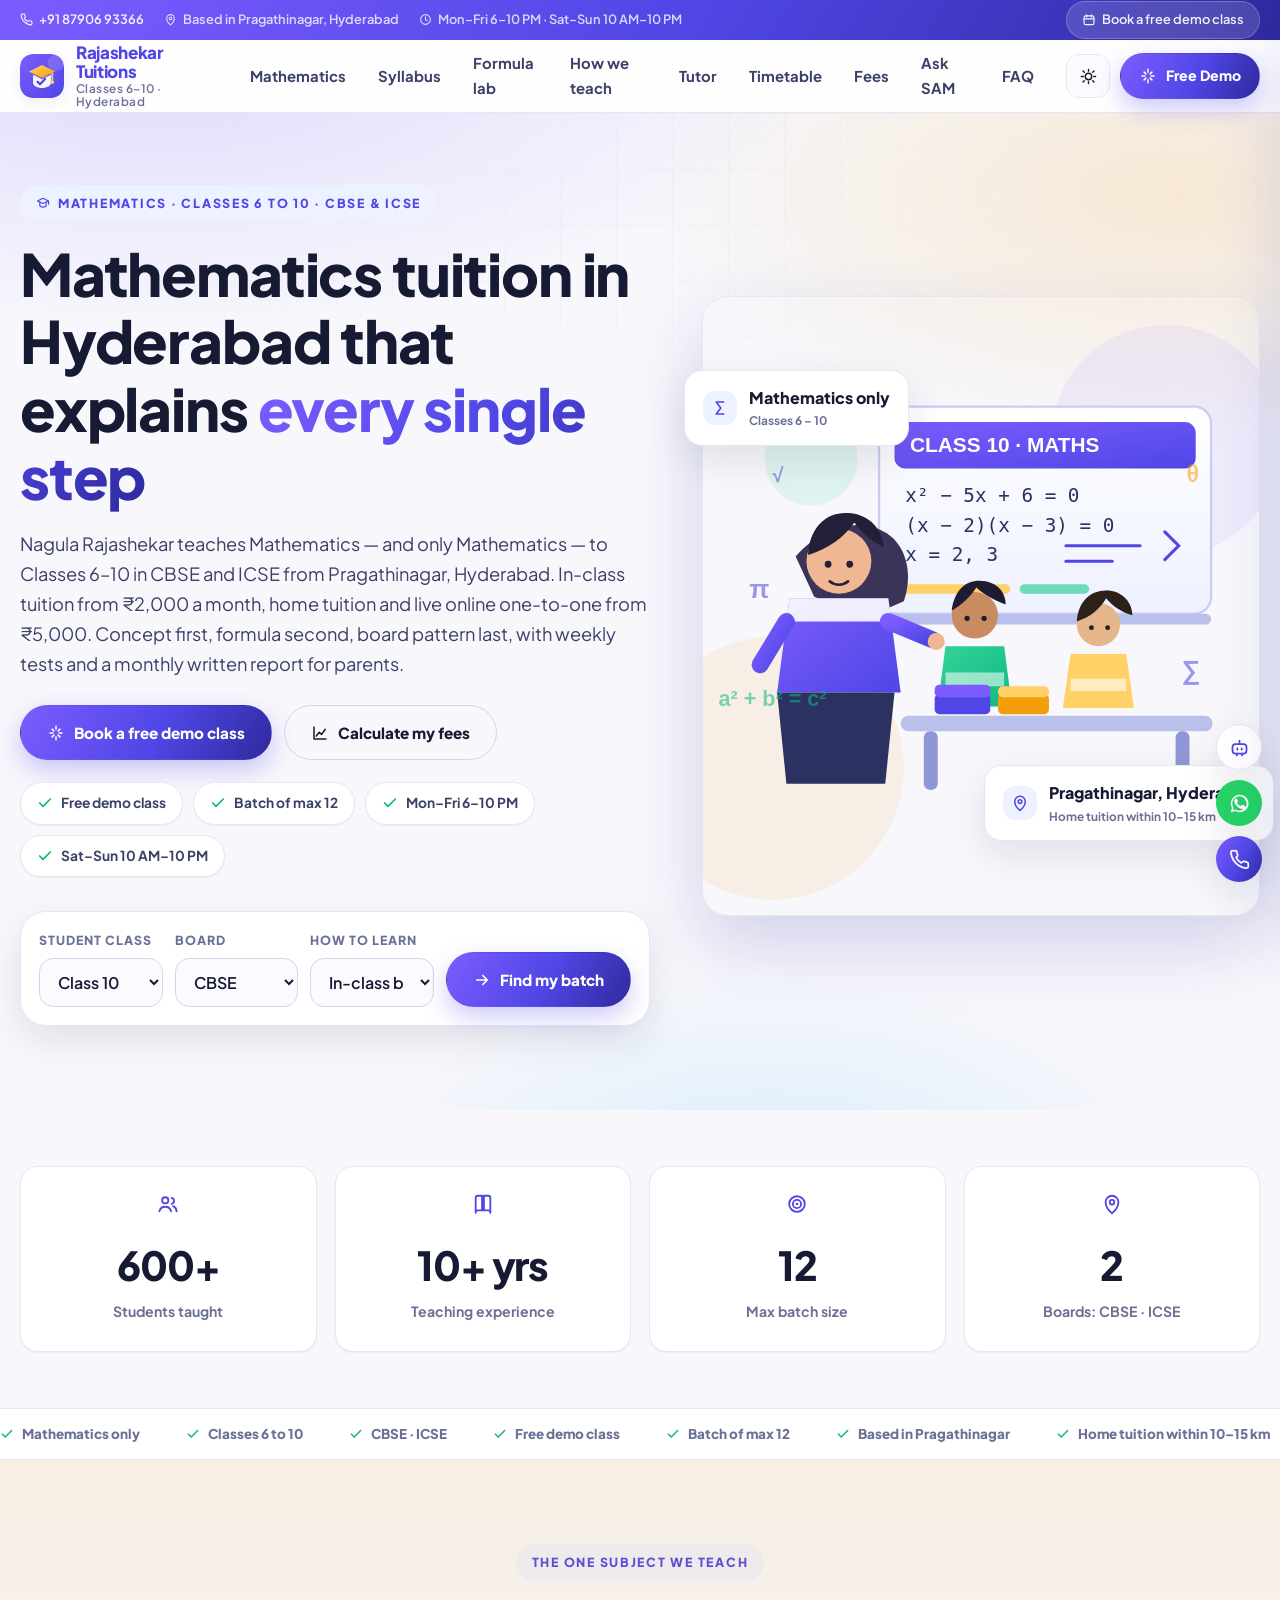
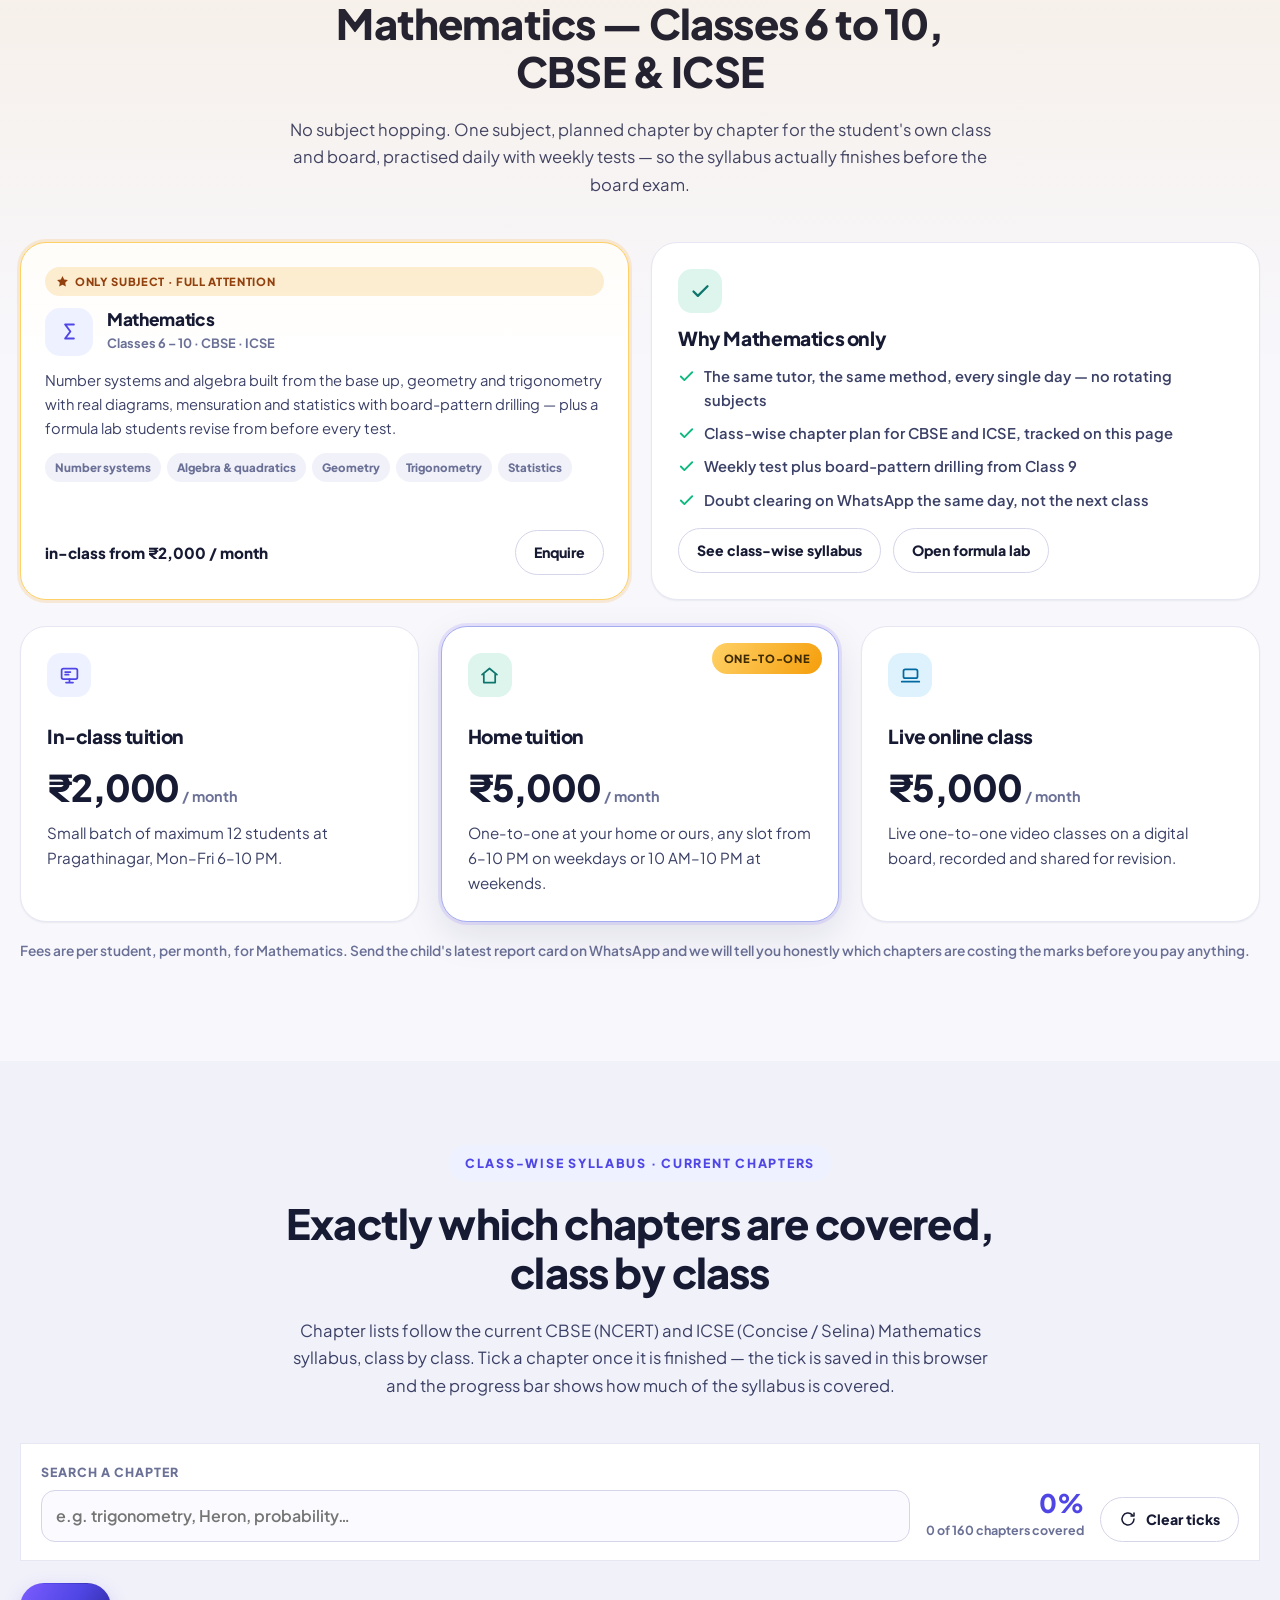
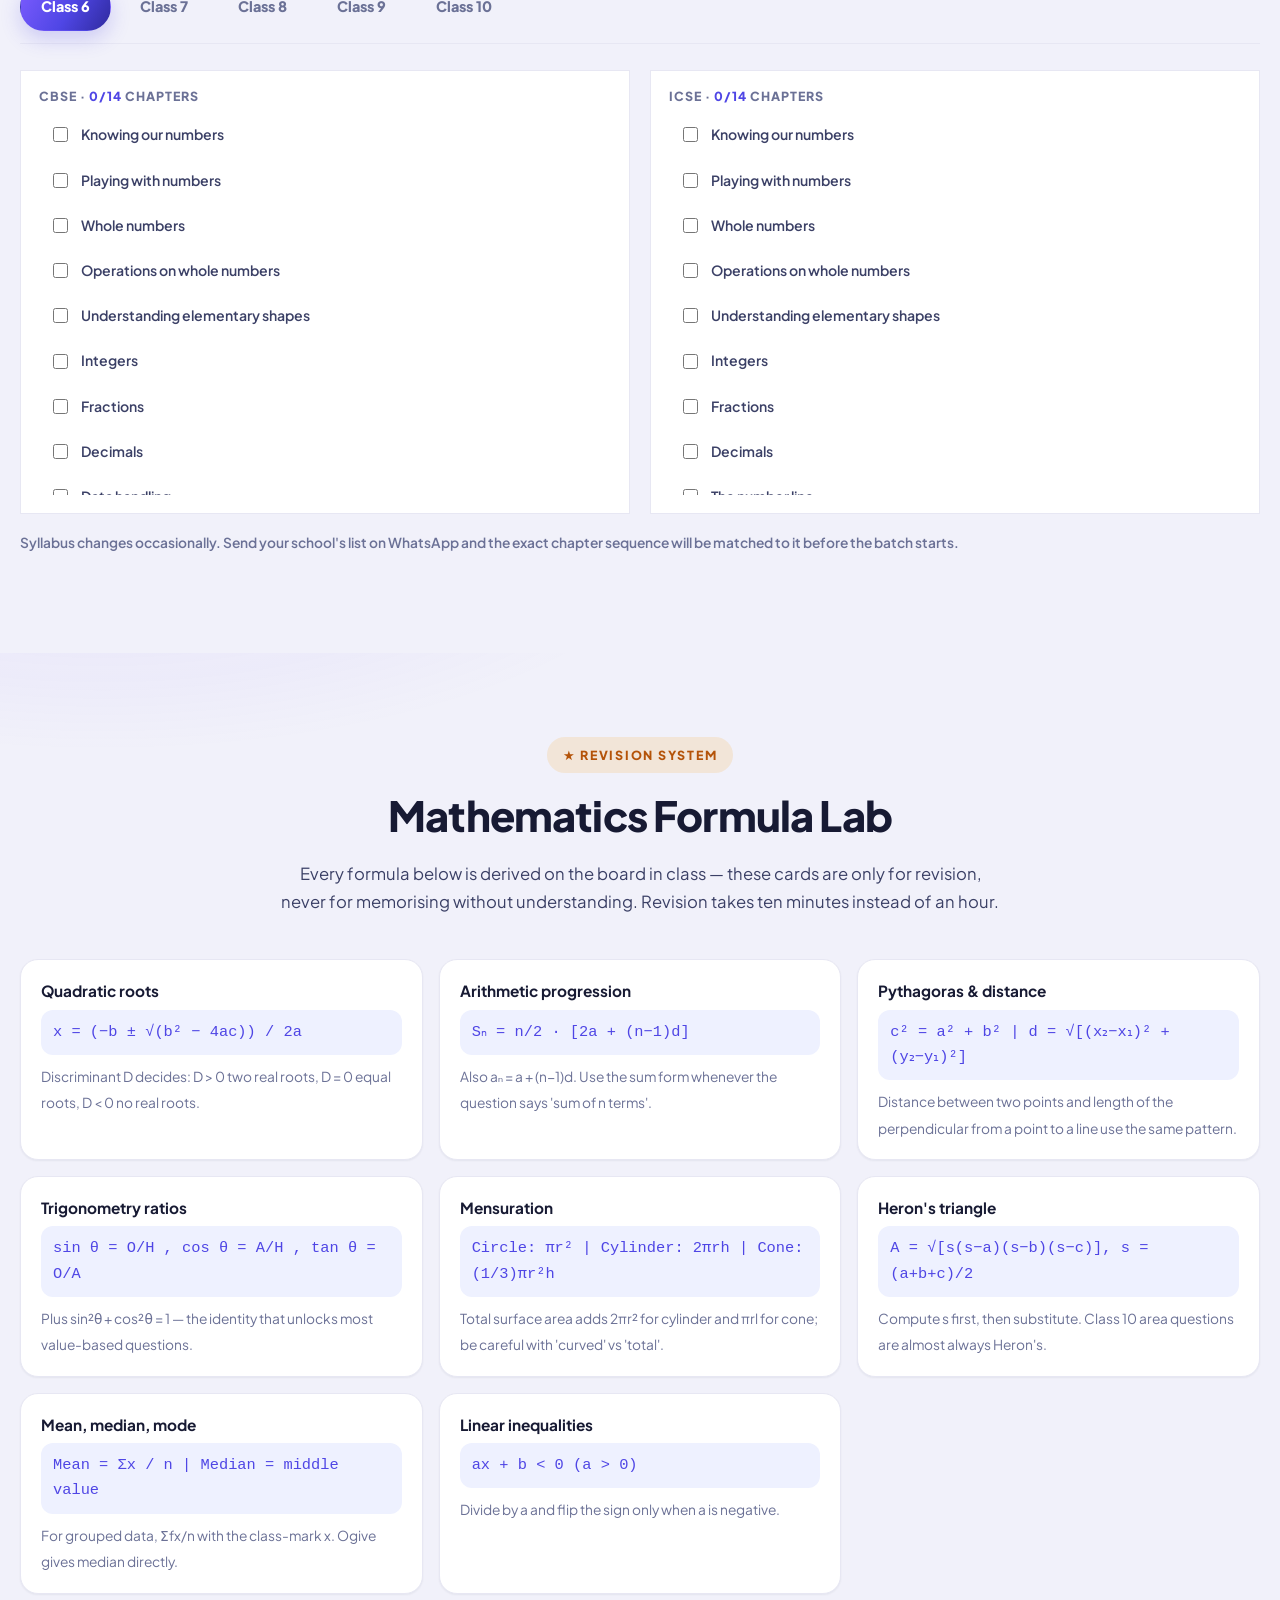
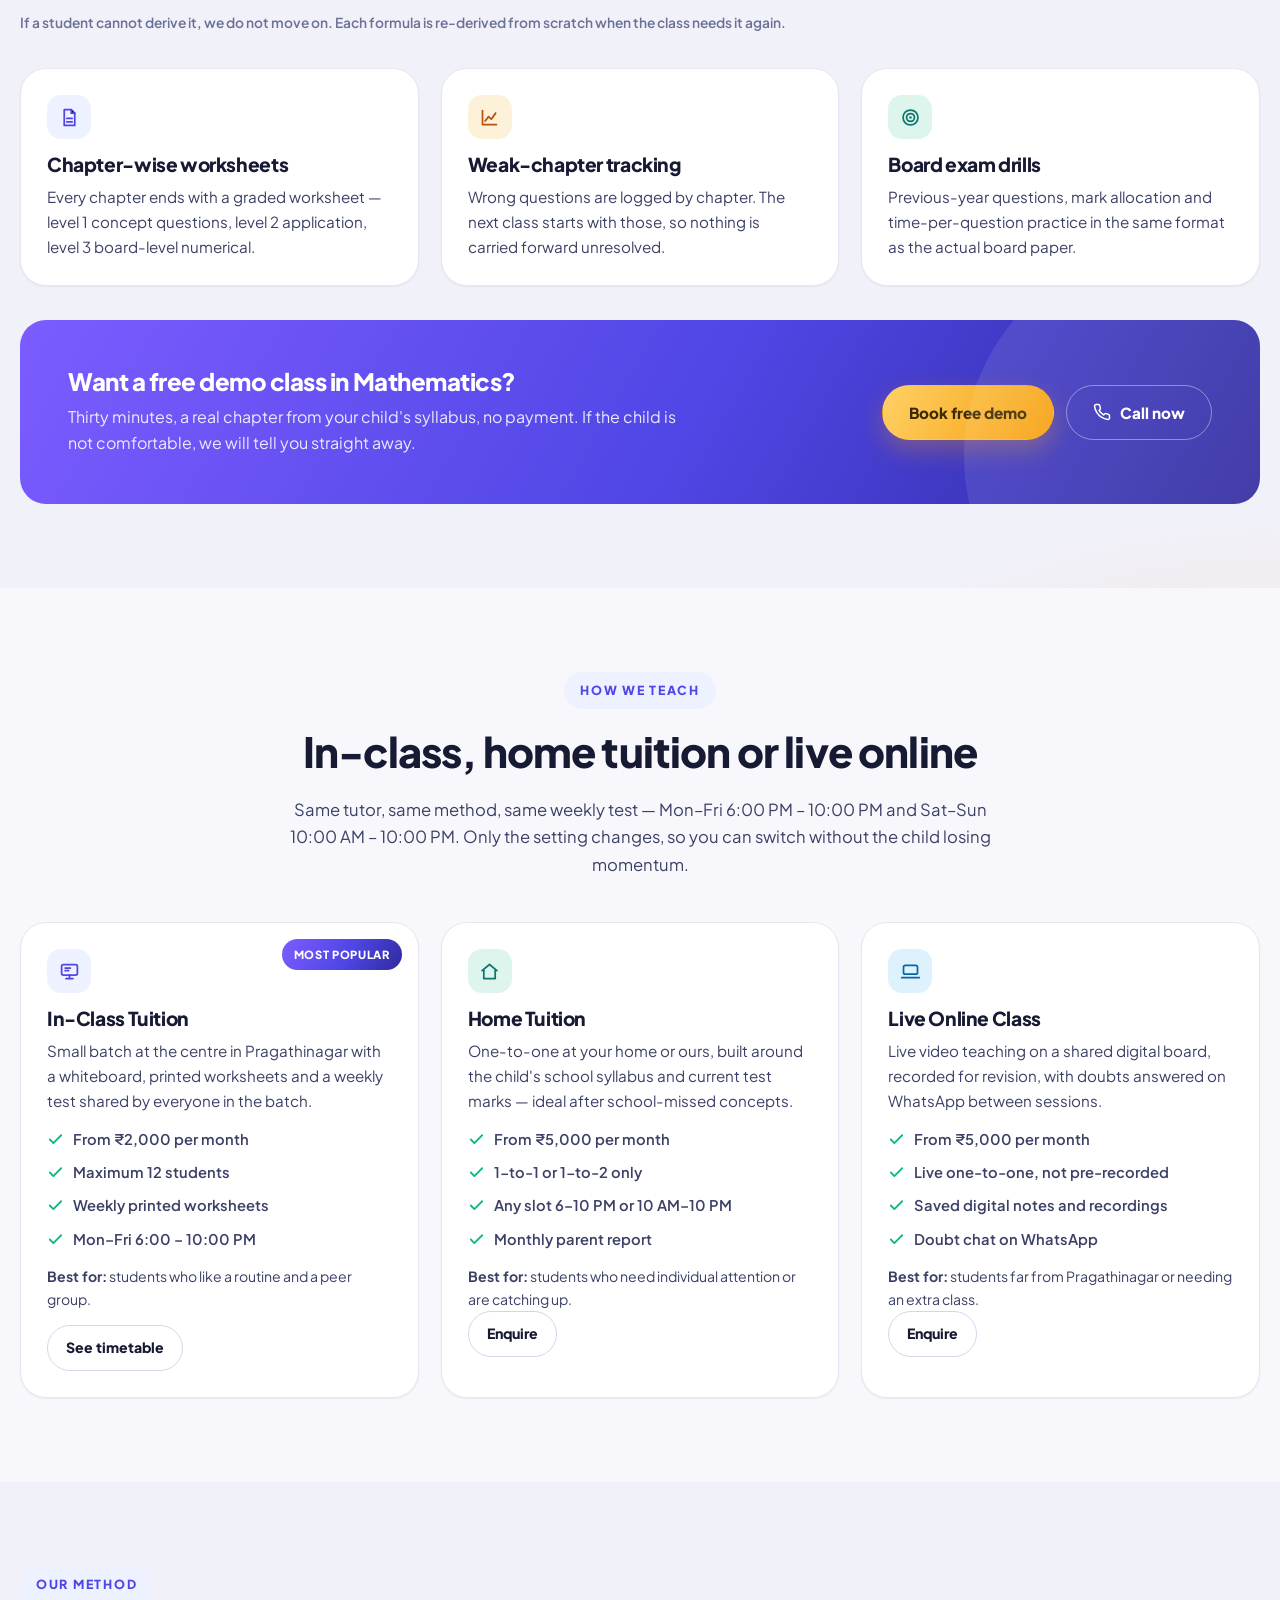
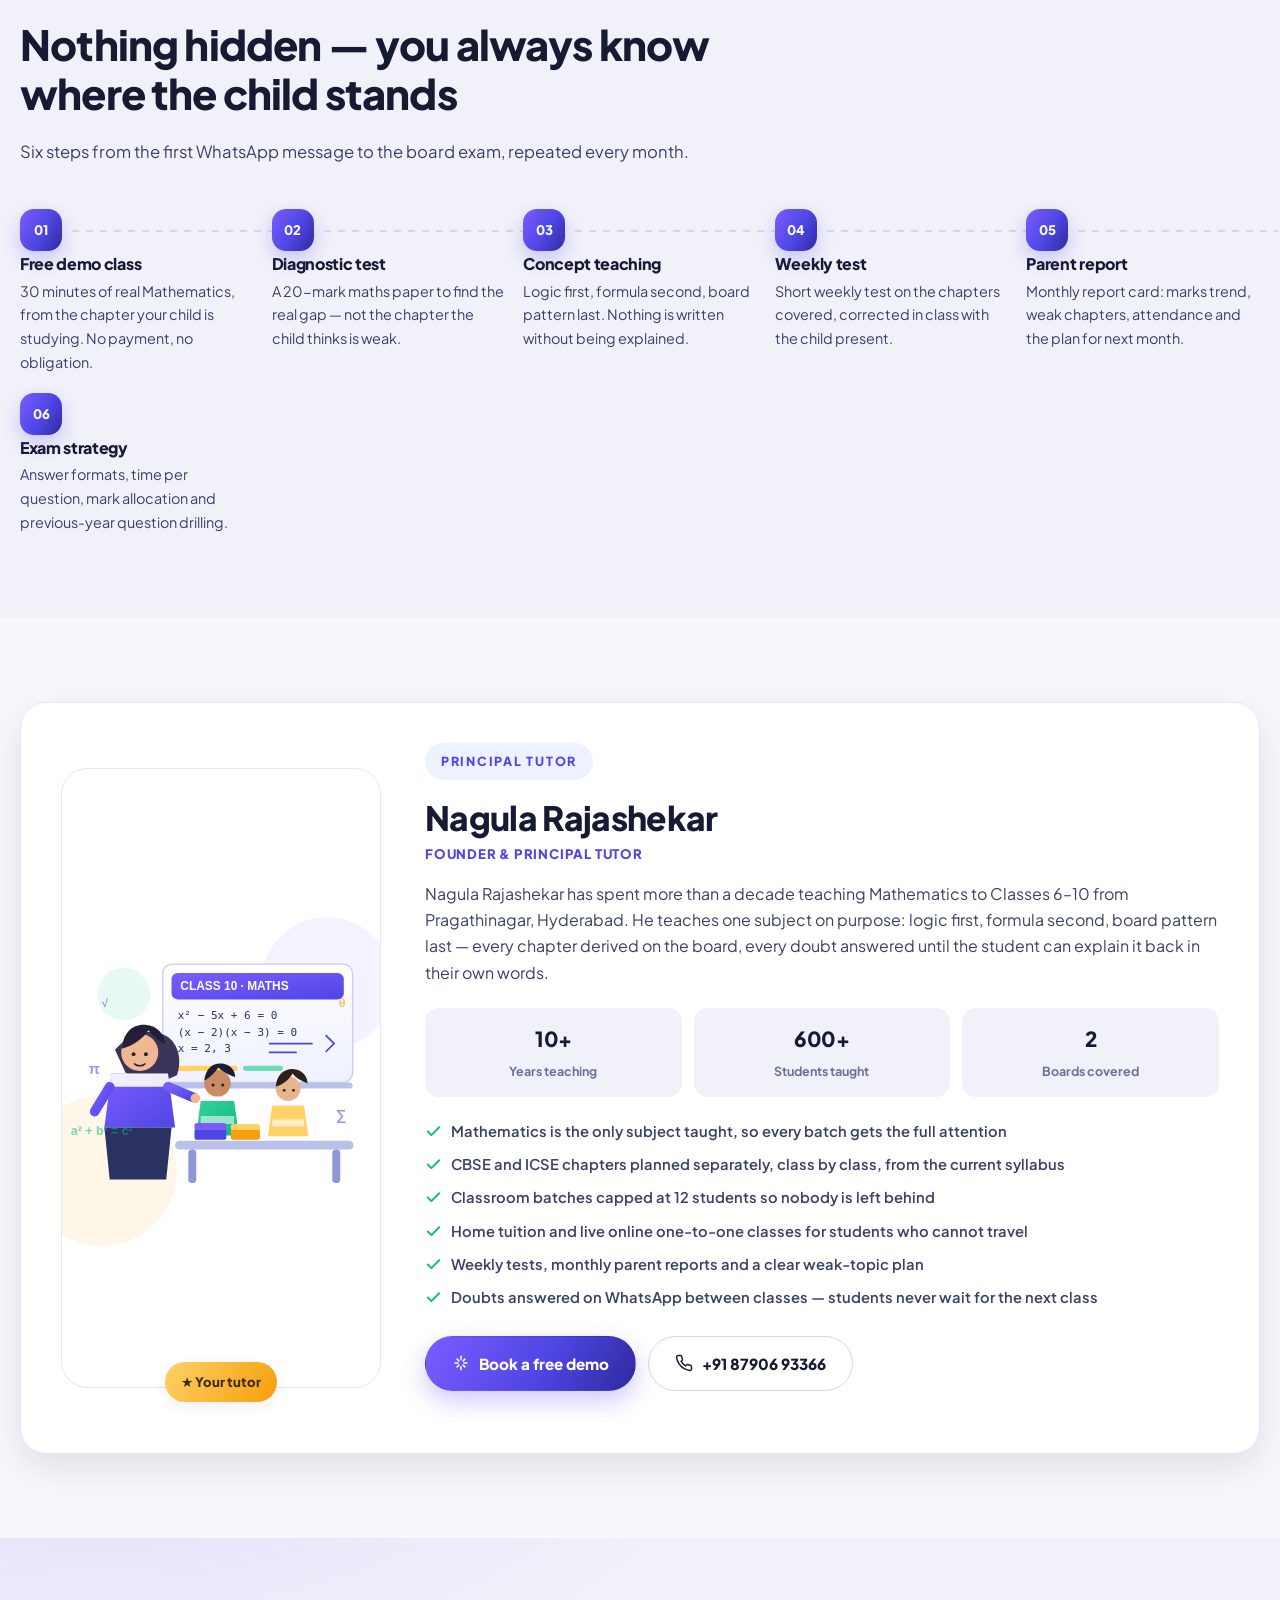
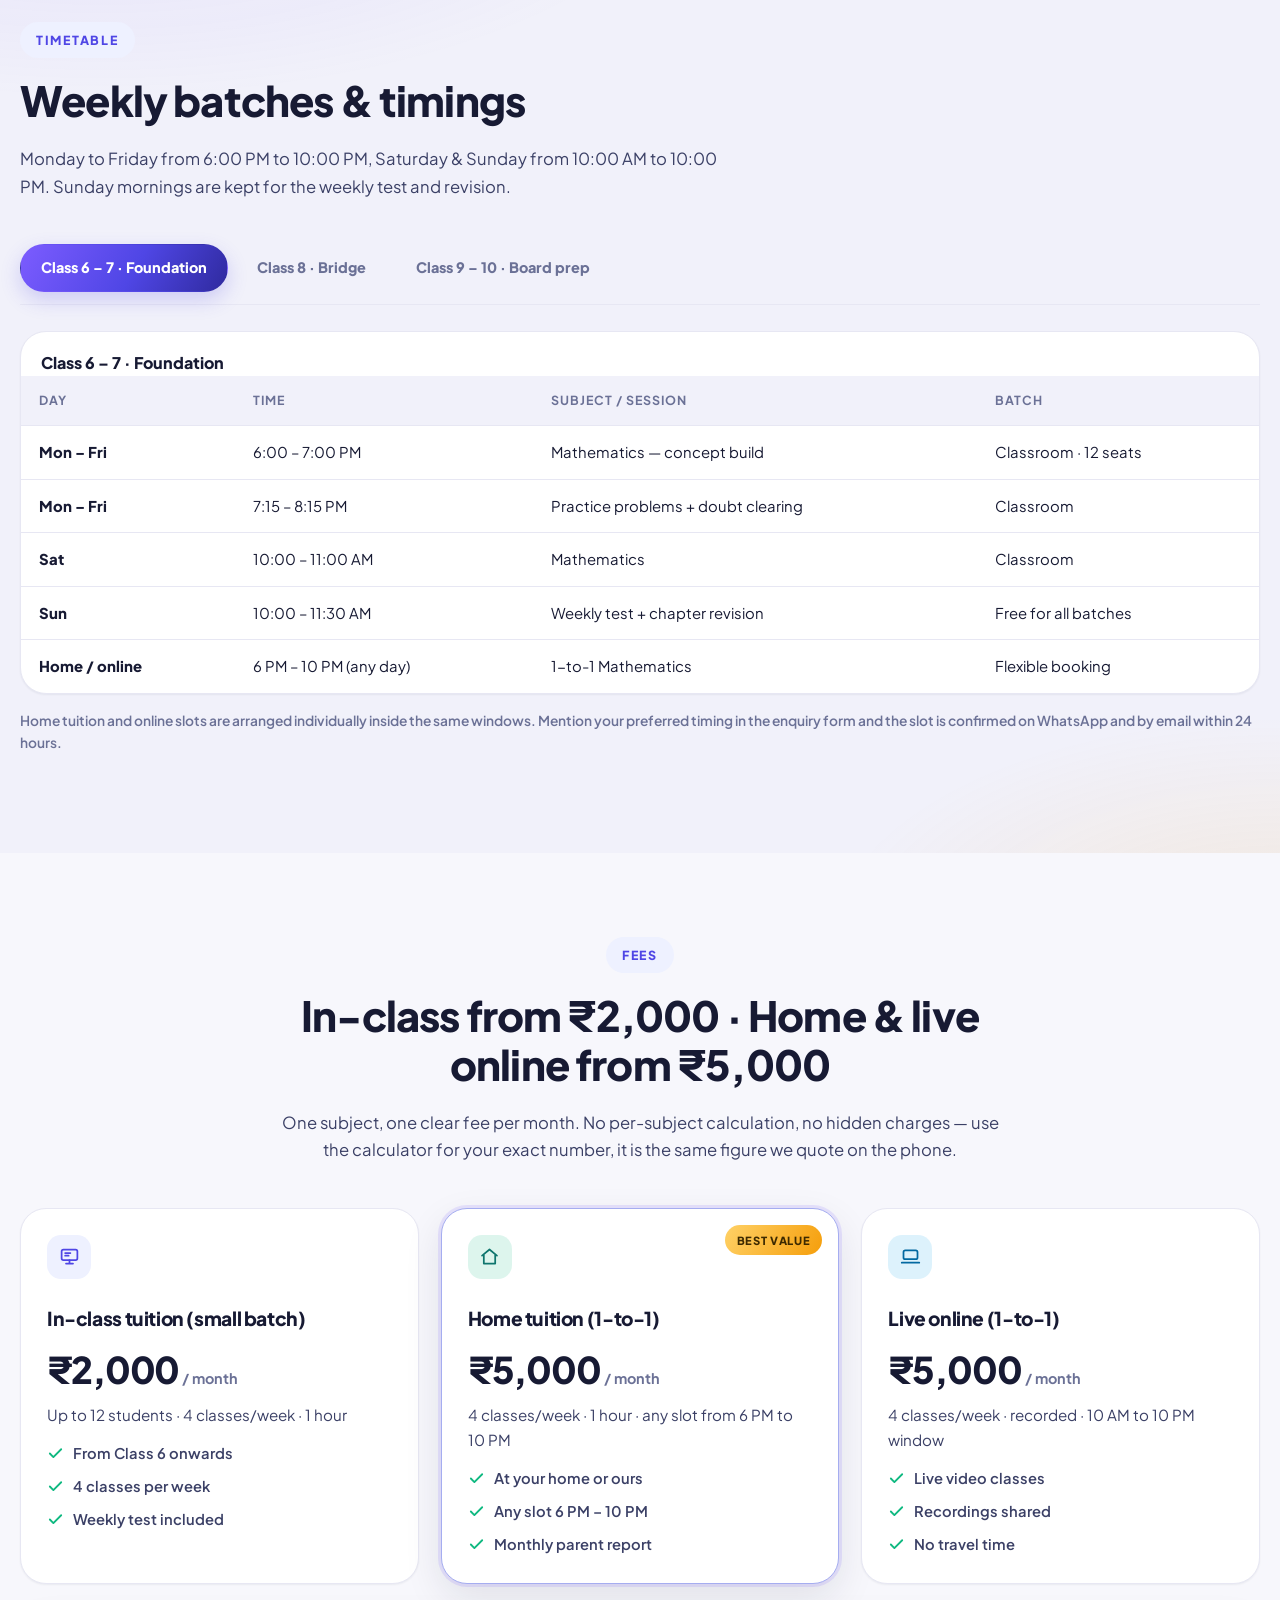
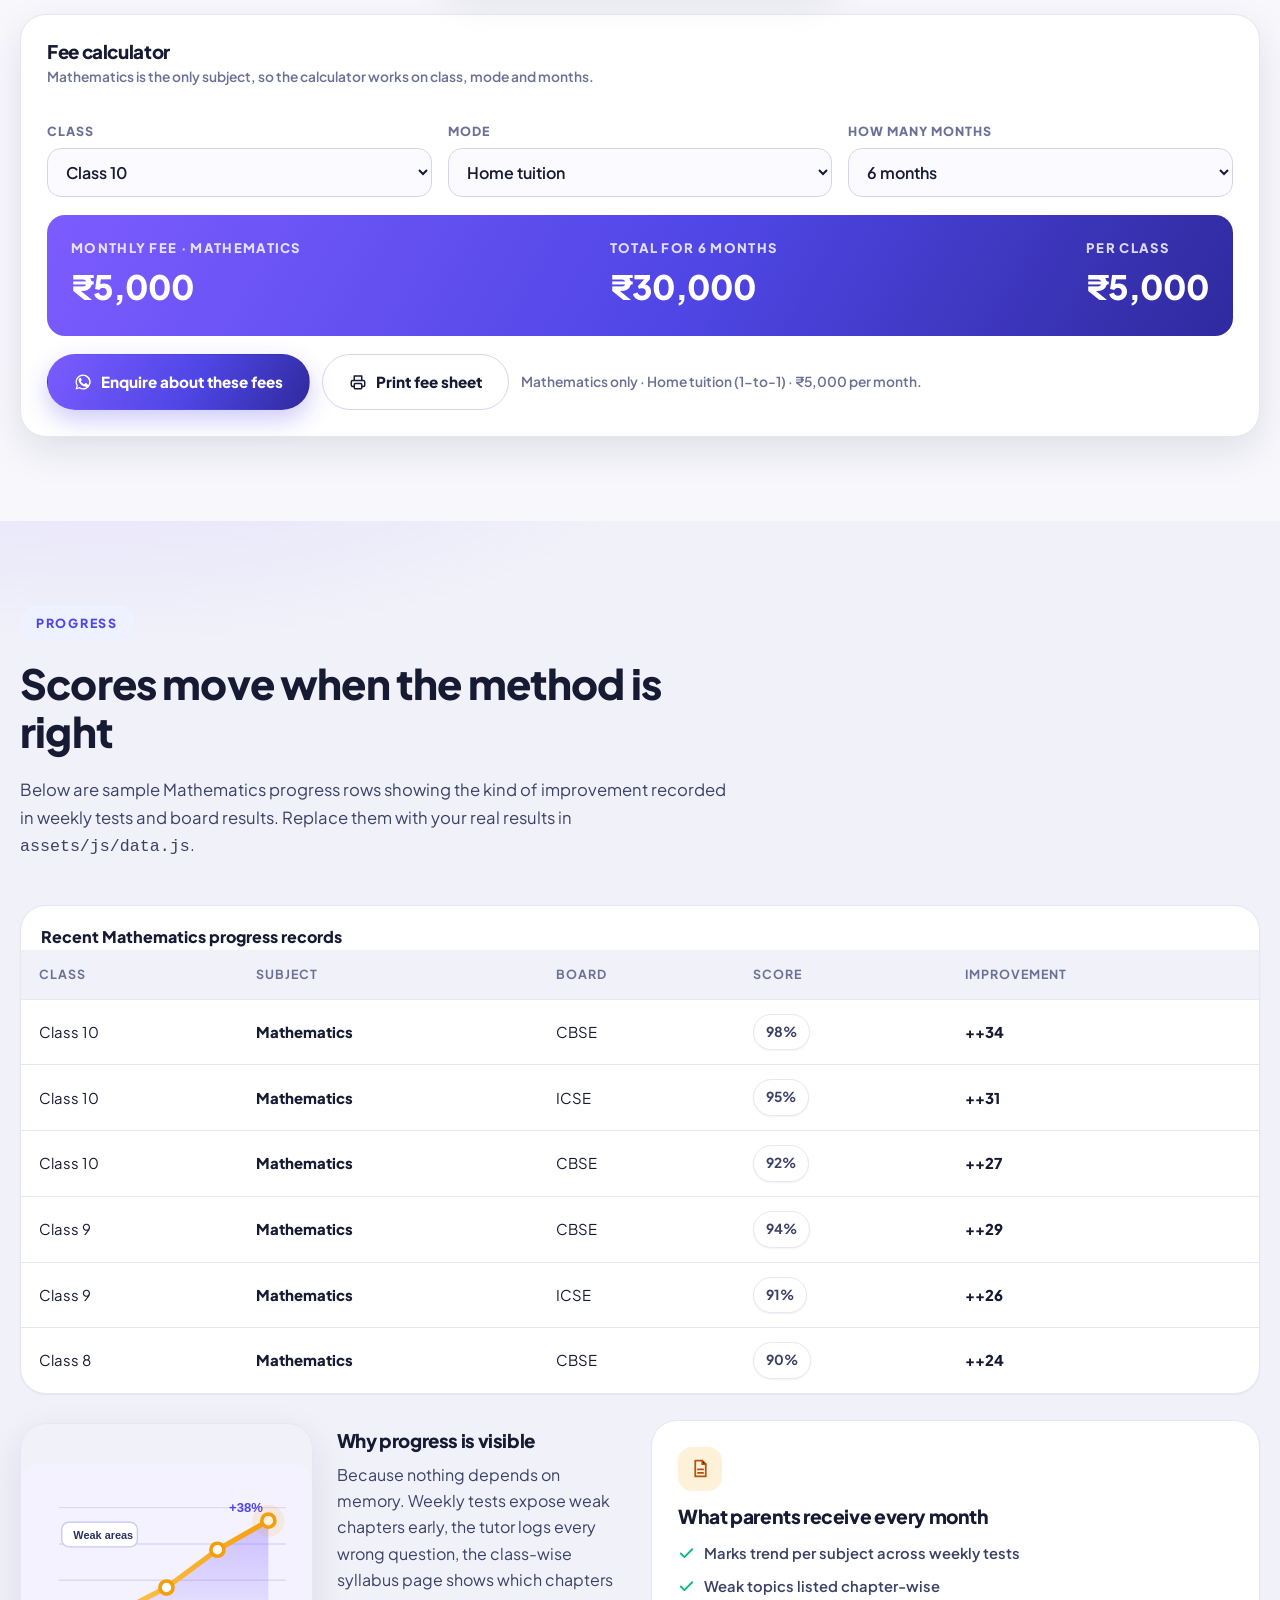
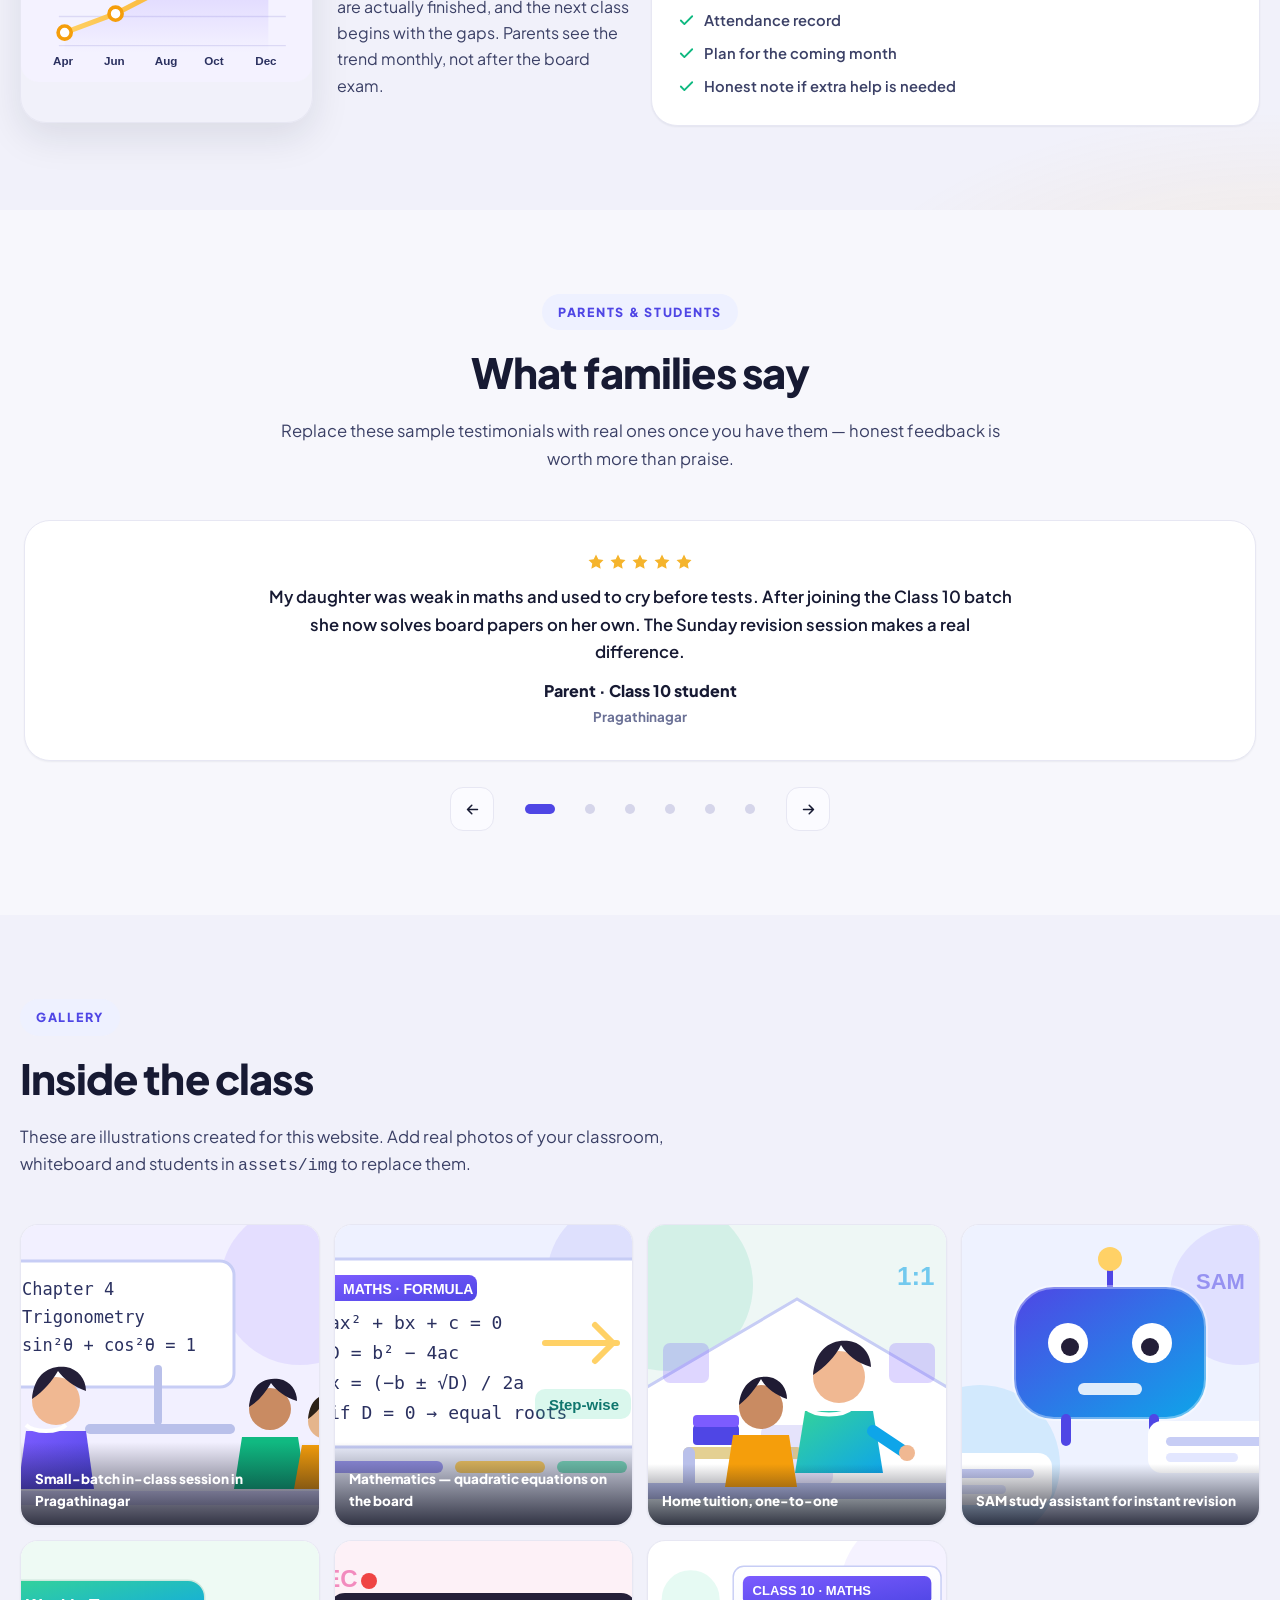
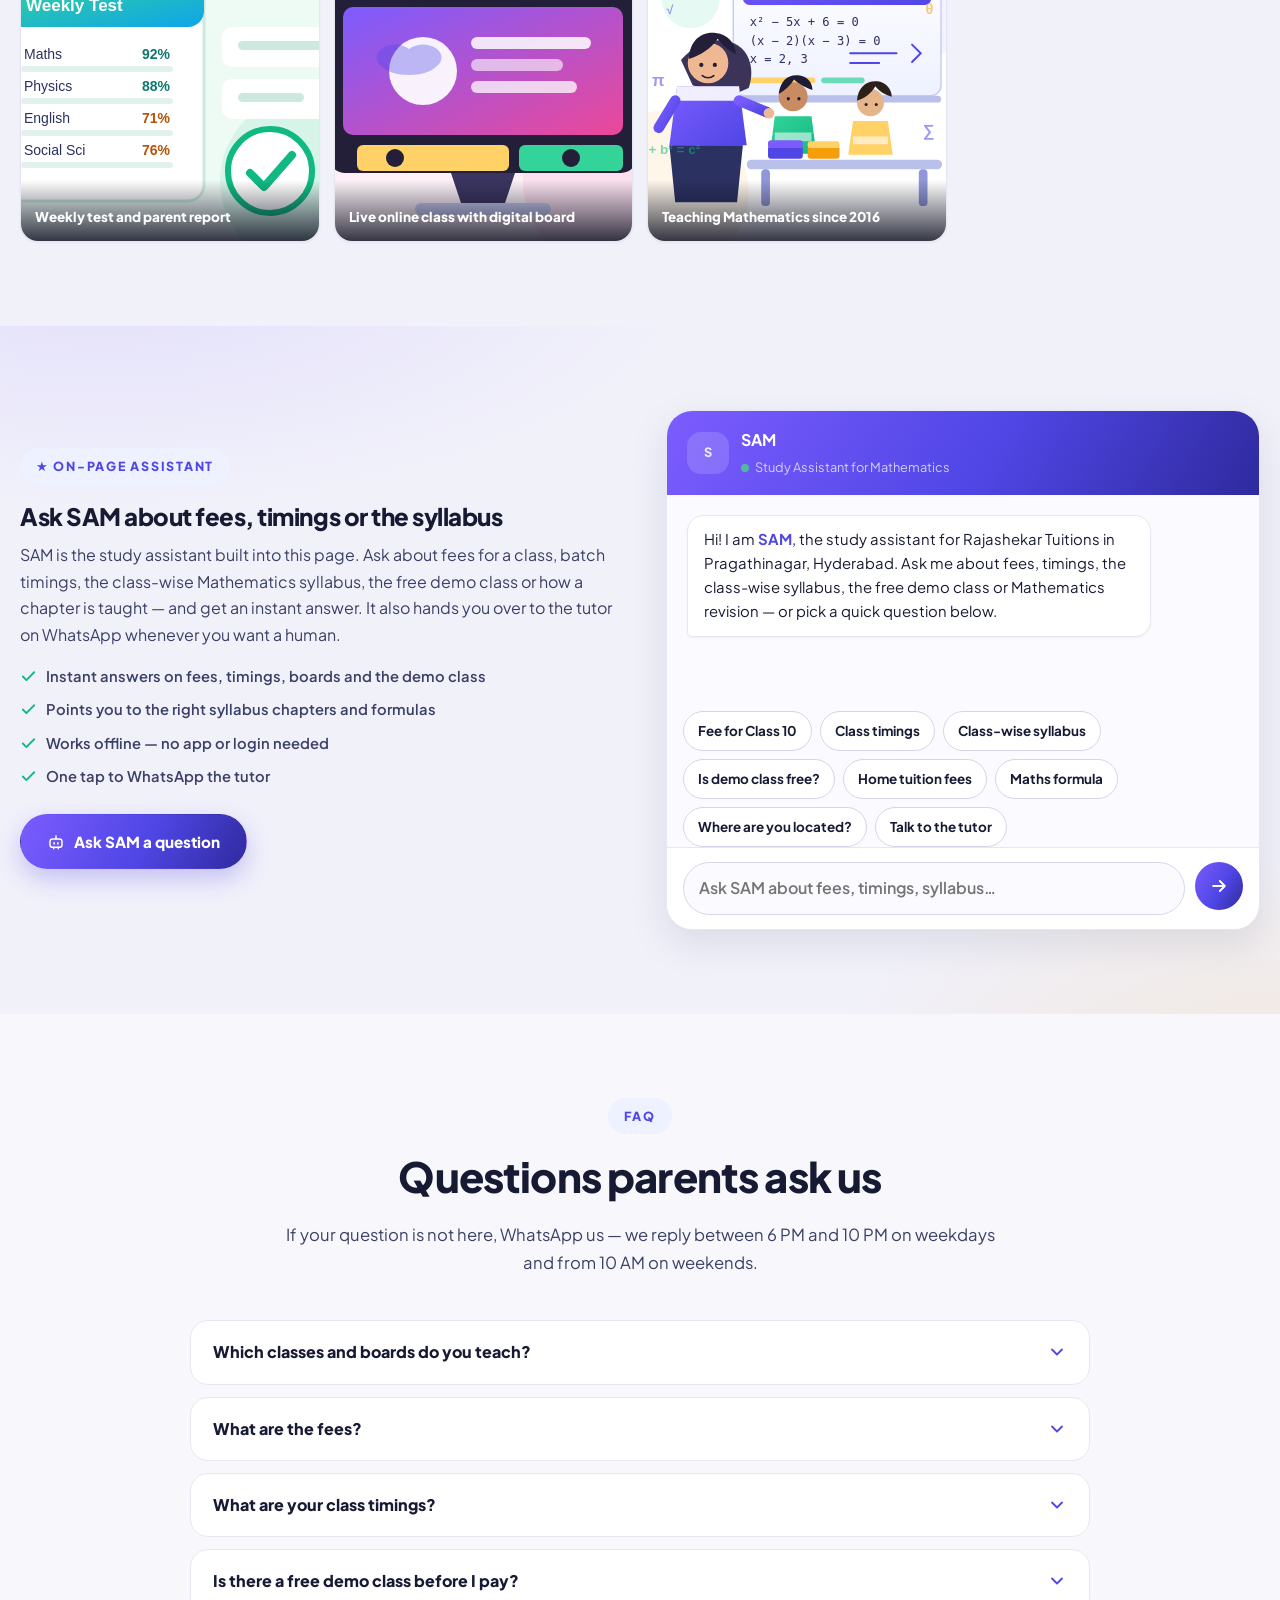
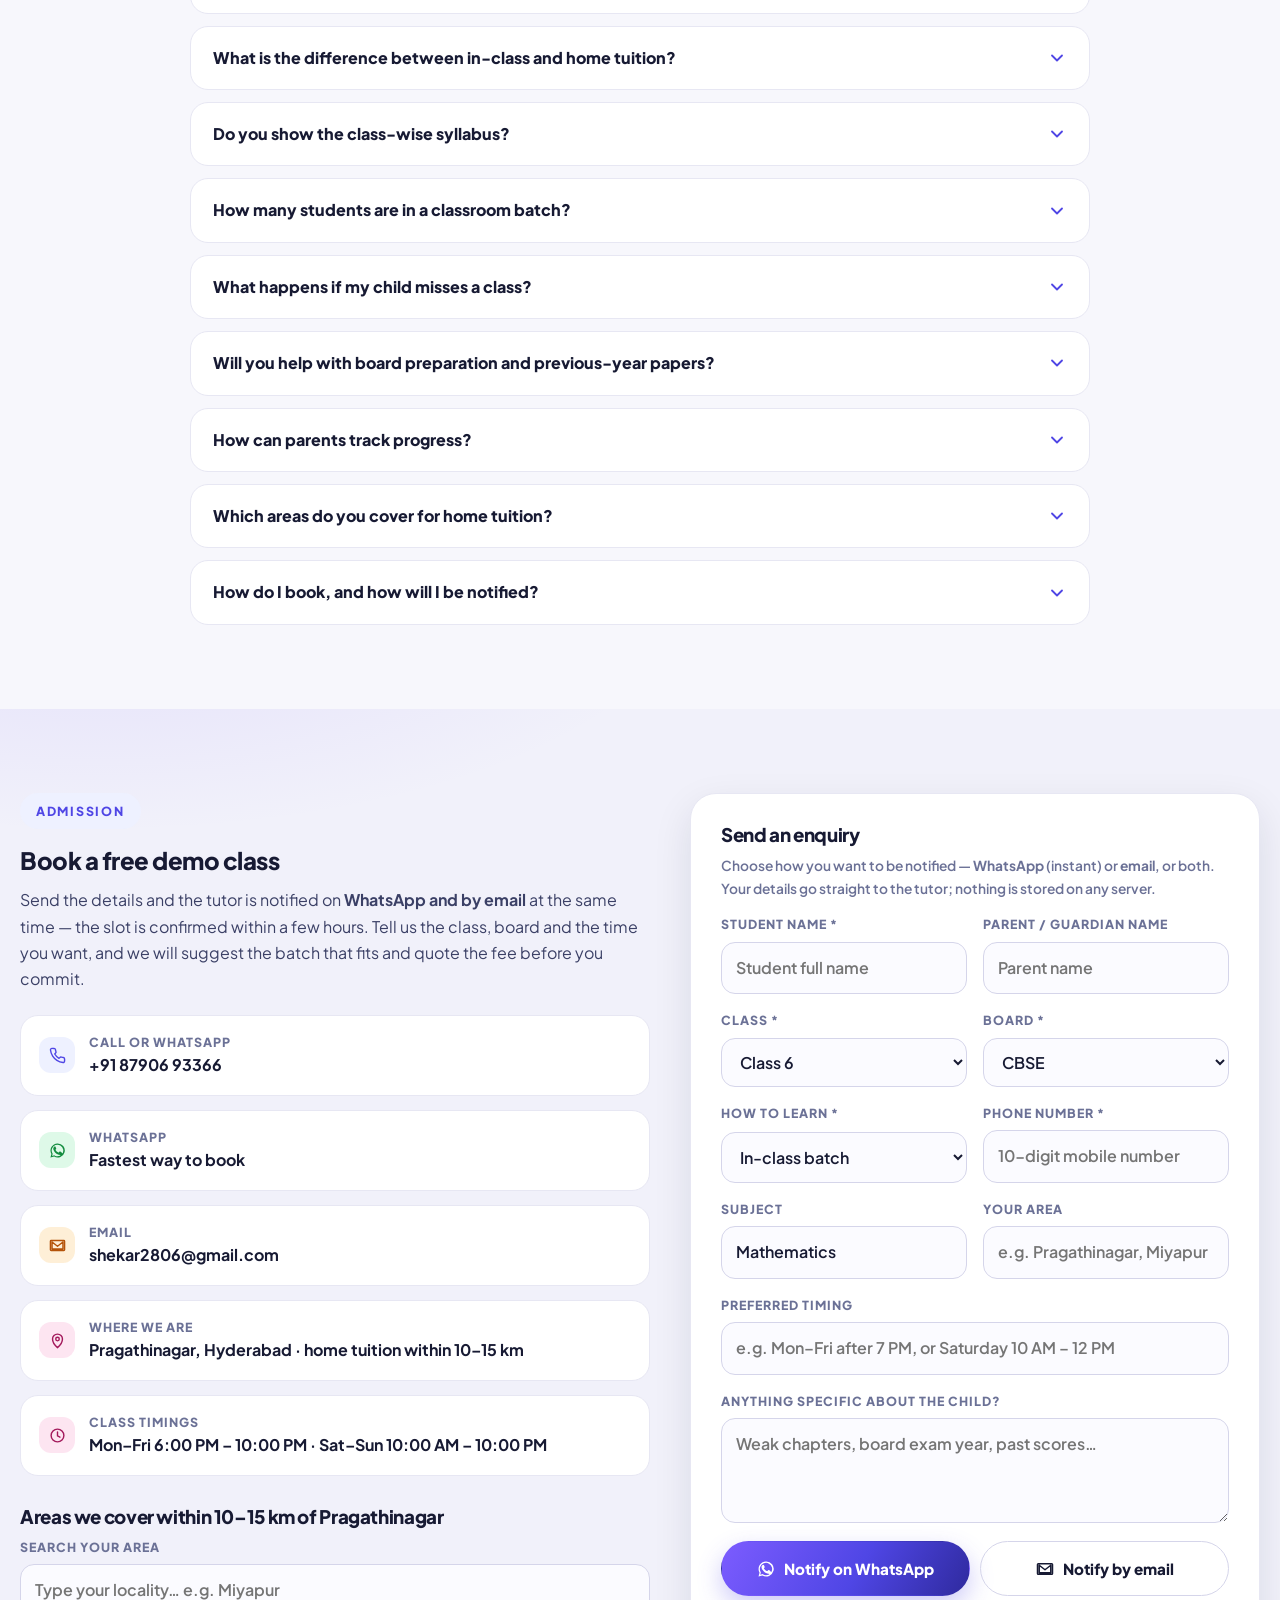
==== commit 1dea36d8: "Make the site Mathematics-only (CBSE/ICSE), add class-wise syllabus tracker, area search, new fees a" ====
--- a/index.html
+++ b/index.html
@@ -3,9 +3,9 @@
 <head>
 <meta charset="utf-8">
 <meta name="viewport" content="width=device-width, initial-scale=1">
-<title>Rajashekar Tuitions | Maths &amp; Physics Tuition Classes 6–10 in Hyderabad</title>
-<meta name="description" content="Nagula Rajashekar's tuition in Hyderabad for Classes 6 to 10 — CBSE, ICSE and State Board. Classroom, home tuition and live online. Specialised Mathematics and Physics with a formula lab, weekly tests and free demo class. Call 8790693366.">
-<meta name="keywords" content="tuition in hyderabad, maths tuition hyderabad, physics tuition hyderabad, class 6 to 10 tuition, cbse tuition hyderabad, icse tuition hyderabad, home tuition hyderabad, home tuition near me, best tuition for class 10, naga raja shekar tuition">
+<title>Maths Tuition for Classes 6–10 in Hyderabad | Rajashekar Tuitions</title>
+<meta name="description" content="Mathematics tuition in Pragathinagar, Hyderabad for Classes 6–10, CBSE & ICSE. In-class from ₹2,000/month, home & online 1-to-1 from ₹5,000. Free demo. Call 8790693366.">
+<meta name="keywords" content="maths tuition hyderabad, mathematics tuition pragathinagar, cbse maths tuition hyderabad, icse maths tuition hyderabad, home tuition pragathinagar, maths home tuition near me, class 6 to 10 maths tuition, tuition in nizampet, bachupally, kukatpally, best maths tutor hyderabad, naga raja shekar tuition">
 <meta name="robots" content="index, follow">
 <meta name="googlebot" content="index, follow">
   <!-- SEARCH VERIFICATION: paste the code Google gives you here.
@@ -23,14 +23,14 @@
 
 <meta property="og:type" content="website">
 <meta property="og:site_name" content="Rajashekar Tuitions">
-<meta property="og:title" content="Rajashekar Tuitions | Maths &amp; Physics Tuition Classes 6–10 in Hyderabad">
-<meta property="og:description" content="Classroom, home tuition and live online classes for Classes 6–10 — CBSE, ICSE and State Board. Mathematics &amp; Physics specialised. Free demo class.">
+<meta property="og:title" content="Maths Tuition for Classes 6–10 in Hyderabad | Rajashekar Tuitions">
+<meta property="og:description" content="Mathematics only, Classes 6–10, CBSE &amp; ICSE. In-class tuition from ₹2,000 a month, home tuition and live online 1-to-1 from ₹5,000. Class-wise syllabus, weekly tests, free demo class.">
 <meta property="og:url" content="https://naresh-sde.github.io/rajashekar-tuitions/">
 <meta property="og:image" content="https://naresh-sde.github.io/rajashekar-tuitions/assets/img/hero.svg">
 <meta property="og:locale" content="en_IN">
 <meta name="twitter:card" content="summary_large_image">
-<meta name="twitter:title" content="Rajashekar Tuitions | Maths &amp; Physics Tuition Classes 6–10 in Hyderabad">
-<meta name="twitter:description" content="Classroom, home tuition and live online classes for Classes 6–10 — CBSE, ICSE and State Board. Free demo class.">
+<meta name="twitter:title" content="Maths Tuition for Classes 6–10 in Hyderabad | Rajashekar Tuitions">
+<meta name="twitter:description" content="Mathematics only, Classes 6–10, CBSE &amp; ICSE. In-class tuition from ₹2,000 a month, home tuition and live online 1-to-1 from ₹5,000. Free demo class.">
 <meta name="twitter:image" content="https://naresh-sde.github.io/rajashekar-tuitions/assets/img/hero.svg">
 
 <link rel="preconnect" href="https://fonts.googleapis.com">
@@ -47,7 +47,7 @@
       "@id": "https://naresh-sde.github.io/rajashekar-tuitions/#org",
       "name": "Rajashekar Tuitions",
       "alternateName": "Nagula Rajashekar Tuitions",
-      "description": "Tuition for Classes 6 to 10 in Hyderabad across CBSE, ICSE and State Board, in classroom, home tuition and live online modes, with Mathematics and Physics as specialities.",
+      "description": "Mathematics tuition for Classes 6 to 10 in Pragathinagar, Hyderabad across CBSE and ICSE, in classroom, home tuition and live online one-to-one modes, with a class-wise syllabus tracker, weekly tests and free demo classes.",
       "url": "https://naresh-sde.github.io/rajashekar-tuitions/",
       "telephone": "+91-87906-93366",
       "email": "shekar2806@gmail.com",
@@ -56,26 +56,43 @@
       "founder": { "@type": "Person", "name": "Nagula Rajashekar", "jobTitle": "Founder & Principal Tutor" },
       "address": {
         "@type": "PostalAddress",
-        "addressLocality": "Hyderabad",
-        "addressRegion": "Telangana",
+        "addressLocality": "Pragathinagar",
+        "addressRegion": "Hyderabad, Telangana",
         "addressCountry": "IN"
       },
       "areaServed": [
-        { "@type": "City", "name": "Hyderabad" },
-        { "@type": "State", "name": "Telangana" }
+        { "@type": "Place", "name": "Pragathinagar" },
+        { "@type": "Place", "name": "Nizampet" },
+        { "@type": "Place", "name": "Bachupally" },
+        { "@type": "Place", "name": "Miyapur" },
+        { "@type": "Place", "name": "Kukatpally" },
+        { "@type": "Place", "name": "JNTU" },
+        { "@type": "Place", "name": "KPHB" },
+        { "@type": "Place", "name": "Gajularamaram" },
+        { "@type": "Place", "name": "Bollaram" },
+        { "@type": "Place", "name": "Gandimammagari" },
+        { "@type": "Place", "name": "Bahadurpally" },
+        { "@type": "Place", "name": "Balanagar" },
+        { "@type": "Place", "name": "Alwal" },
+        { "@type": "Place", "name": "Kalyan Nagar" },
+        { "@type": "Place", "name": "Borabanda" },
+        { "@type": "Place", "name": "Erragadda" },
+        { "@type": "Place", "name": "Sanjeevaiah Park" },
+        { "@type": "Place", "name": "Moosarambagh" },
+        { "@type": "City", "name": "Hyderabad" }
       ],
       "openingHoursSpecification": [
-        { "@type": "OpeningHoursSpecification", "dayOfWeek": ["Monday","Tuesday","Wednesday","Thursday","Friday","Saturday"], "opens": "16:00", "closes": "20:30" },
-        { "@type": "OpeningHoursSpecification", "dayOfWeek": "Sunday", "opens": "09:00", "closes": "12:00" }
+        { "@type": "OpeningHoursSpecification", "dayOfWeek": ["Monday","Tuesday","Wednesday","Thursday","Friday"], "opens": "18:00", "closes": "22:00" },
+        { "@type": "OpeningHoursSpecification", "dayOfWeek": ["Saturday","Sunday"], "opens": "10:00", "closes": "22:00" }
       ],
       "hasOfferCatalog": {
         "@type": "OfferCatalog",
-        "name": "Tuition courses",
+        "name": "Mathematics tuition courses",
         "itemListElement": [
-          { "@type": "Offer", "itemOffered": { "@type": "Course", "name": "Mathematics Tuition Classes 6-10", "description": "Concept-first Mathematics coaching for Classes 6 to 10 with formula lab, weekly tests and board pattern drilling.", "provider": { "@id": "https://naresh-sde.github.io/rajashekar-tuitions/#org" } } },
-          { "@type": "Offer", "itemOffered": { "@type": "Course", "name": "Physics Tuition Classes 9-10", "description": "Diagram-based Physics coaching for Classes 9 and 10 with numerical practice and board exam strategy.", "provider": { "@id": "https://naresh-sde.github.io/rajashekar-tuitions/#org" } } },
-          { "@type": "Offer", "itemOffered": { "@type": "Course", "name": "Home Tuition", "description": "One-to-one and one-to-two home tuition at the student home with flexible timings and monthly parent reports.", "provider": { "@id": "https://naresh-sde.github.io/rajashekar-tuitions/#org" } } },
-          { "@type": "Offer", "itemOffered": { "@type": "Course", "name": "Live Online Tuition", "description": "Live one-to-one online classes with a digital board, recorded revision and WhatsApp doubt clearing.", "provider": { "@id": "https://naresh-sde.github.io/rajashekar-tuitions/#org" } } }
+          { "@type": "Offer", "itemOffered": { "@type": "Course", "name": "Mathematics Tuition Classes 6-10 (CBSE & ICSE)", "description": "Concept-first Mathematics coaching for Classes 6 to 10 with a class-wise syllabus tracker, formula lab, weekly tests and board pattern drilling.", "provider": { "@id": "https://naresh-sde.github.io/rajashekar-tuitions/#org" } } },
+          { "@type": "Offer", "itemOffered": { "@type": "Course", "name": "In-Class Tuition", "description": "Small-batch classroom tuition in Pragathinagar with a maximum of 12 students, from Rs 2,000 per month.", "provider": { "@id": "https://naresh-sde.github.io/rajashekar-tuitions/#org" } } },
+          { "@type": "Offer", "itemOffered": { "@type": "Course", "name": "Home Tuition (1-to-1)", "description": "One-to-one and one-to-two home tuition at the student home or the tutor home in Pragathinagar, from Rs 5,000 per month, with flexible slots and monthly parent reports.", "provider": { "@id": "https://naresh-sde.github.io/rajashekar-tuitions/#org" } } },
+          { "@type": "Offer", "itemOffered": { "@type": "Course", "name": "Live Online Tuition (1-to-1)", "description": "Live one-to-one online Mathematics classes with a digital board, recorded revision and WhatsApp doubt clearing, from Rs 5,000 per month.", "provider": { "@id": "https://naresh-sde.github.io/rajashekar-tuitions/#org" } } }
         ]
       }
     },
@@ -93,18 +110,19 @@
       "name": "Nagula Rajashekar",
       "jobTitle": "Founder & Principal Tutor",
       "worksFor": { "@id": "https://naresh-sde.github.io/rajashekar-tuitions/#org" },
-      "knowsAbout": ["Mathematics", "Physics", "CBSE Class 10 board exam", "ICSE Class 10 board exam"]
+      "knowsAbout": ["Mathematics", "CBSE Class 10 board exam", "ICSE Class 10 board exam", "Trigonometry", "Coordinate geometry"]
     },
     {
       "@type": "FAQPage",
       "@id": "https://naresh-sde.github.io/rajashekar-tuitions/#faq",
       "mainEntity": [
-        { "@type": "Question", "name": "Which classes and boards do you teach?", "acceptedAnswer": { "@type": "Answer", "text": "Classes 6 to 10, across CBSE, ICSE and the Telangana State Board. Mathematics and Physics are the specialities, but English, Telugu, Hindi, Science, Chemistry, Biology, Social Science and Computer are all available." } },
+        { "@type": "Question", "name": "Which classes and boards do you teach?", "acceptedAnswer": { "@type": "Answer", "text": "Mathematics only, for Classes 6 to 10, in both CBSE and ICSE. The chapter sequence is planned board-wise and class-wise from the current syllabus." } },
+        { "@type": "Question", "name": "What are the fees?", "acceptedAnswer": { "@type": "Answer", "text": "In-class tuition starts from Rs 2,000 per month. Home tuition and live online one-to-one classes start from Rs 5,000 per month. Mathematics is the only subject, so there is no per-subject calculation." } },
+        { "@type": "Question", "name": "What are your class timings?", "acceptedAnswer": { "@type": "Answer", "text": "Monday to Friday from 6:00 PM to 10:00 PM, and Saturday and Sunday from 10:00 AM to 10:00 PM. Home tuition and online slots can be booked at any time inside these windows." } },
         { "@type": "Question", "name": "Is there a free demo class before I pay?", "acceptedAnswer": { "@type": "Answer", "text": "Yes. Every new student gets one free 30-minute demo class on a real chapter from their syllabus. There is no payment and no obligation." } },
-        { "@type": "Question", "name": "What is the difference between classroom and home tuition?", "acceptedAnswer": { "@type": "Answer", "text": "Classroom tuition runs in a fixed slot at the centre with a batch of up to 12 students and a shared weekly test. Home tuition is one-to-one or one-to-two at the child home or the tutor home, with timings built around school hours and a written monthly report for parents." } },
-        { "@type": "Question", "name": "What are the fees?", "acceptedAnswer": { "@type": "Answer", "text": "Fees are per subject per month based on class and mode. For Class 10, classroom tuition is ₹1,100, home tuition ₹1,800 and live online ₹1,400 per subject per month. A discount applies when multiple subjects are taken." } },
         { "@type": "Question", "name": "How many students are in a classroom batch?", "acceptedAnswer": { "@type": "Answer", "text": "Maximum 12 students for Classes 6 to 7 and 10 students for Classes 8 to 10. A full batch is never extended, and the next slot or home tuition is offered instead." } },
-        { "@type": "Question", "name": "How is student progress tracked?", "acceptedAnswer": { "@type": "Answer", "text": "Weekly tests, a monthly written parent report with marks trend and weak topics, attendance record and a plan for the coming month." } }
+        { "@type": "Question", "name": "Which areas do you cover for home tuition?", "acceptedAnswer": { "@type": "Answer", "text": "The centre is in Pragathinagar, Hyderabad and home tuition covers every area within about 10 to 15 km, including Nizampet, Bachupally, Miyapur, Kukatpally, JNTU, KPHB, Gajularamaram, Bollaram, Gandimammagari, Bahadurpally, Balanagar and Alwal." } },
+        { "@type": "Question", "name": "How is student progress tracked?", "acceptedAnswer": { "@type": "Answer", "text": "Weekly tests, a chapter-wise syllabus tracker on the website, a monthly written parent report with marks trend and weak chapters, attendance record and a plan for the coming month." } }
       ]
     }
   ]
@@ -165,10 +183,10 @@
   <div class="wrap topbar-in">
     <ul class="topbar-list">
       <li><a href="tel:+918790693366"><svg><use href="#i-phone"></use></svg><span data-bind="phonePrimaryDisplay">+91 87906 93366</span></a></li>
-      <li><a href="tel:+919705785897"><svg><use href="#i-phone"></use></svg><span data-bind="phoneAltDisplay">+91 97057 85897</span></a></li>
-      <li class="hide-sm"><svg><use href="#i-clock"></use></svg> Mon–Sat 4 PM – 8:30 PM</li>
+      <li class="hide-sm"><svg><use href="#i-pin"></use></svg> Based in Pragathinagar, Hyderabad</li>
+      <li class="hide-sm"><svg><use href="#i-clock"></use></svg> Mon–Fri 6–10 PM · Sat–Sun 10 AM–10 PM</li>
     </ul>
-    <a class="topbar-cta" href="#admission"><svg><use href="#i-calendar"></use></svg> Book a free demo class</a>
+    <a class="topbar-cta" href="#admission" data-wa="Hi Sir, I would like to book a free demo class for my child."><svg><use href="#i-calendar"></use></svg> Book a free demo class</a>
   </div>
 </div>
 
@@ -183,8 +201,9 @@
       </span>
     </a>
     <nav class="nav-links" aria-label="Main">
-      <a href="#subjects">Subjects</a>
-      <a href="#maths-physics">Maths &amp; Physics</a>
+      <a href="#maths">Mathematics</a>
+      <a href="#syllabus">Syllabus</a>
+      <a href="#formula-lab">Formula lab</a>
       <a href="#modes">How we teach</a>
       <a href="#tutor">Tutor</a>
       <a href="#schedule">Timetable</a>
@@ -209,8 +228,9 @@
     <b>Menu</b>
     <button class="icon-btn" id="drawerClose" type="button" aria-label="Close menu"><svg><use href="#i-x"></use></svg></button>
   </div>
-  <a href="#subjects">Subjects</a>
-  <a href="#maths-physics">Maths &amp; Physics</a>
+  <a href="#maths">Mathematics</a>
+  <a href="#syllabus">Class-wise syllabus</a>
+  <a href="#formula-lab">Formula lab</a>
   <a href="#modes">How we teach</a>
   <a href="#tutor">Tutor</a>
   <a href="#schedule">Timetable</a>
@@ -225,24 +245,24 @@
 <div class="overlay" id="overlay"></div>
 
 <main id="main">
-<a id="top"></a>
+<a id="top" href="#top"></a>
 
 <!-- ============ hero ============ -->
 <section class="hero">
   <div class="wrap hero-grid">
     <div>
-      <span class="eyebrow"><svg style="width:15px;height:15px"><use href="#i-cap"></use></svg> Admissions open · Classes 6 to 10</span>
-      <h1>Maths &amp; Physics tuition in Hyderabad that explains <span class="grad-text">every single step</span></h1>
-      <p class="hero-lead">Nagula Rajashekar teaches Classes 6–10 across CBSE, ICSE and State Board in a small classroom, at your home, or live online. Concept first, formula second, board pattern last — with weekly tests and a monthly written report for parents.</p>
+      <span class="eyebrow"><svg style="width:14px;height:14px"><use href="#i-cap"></use></svg> Mathematics · Classes 6 to 10 · CBSE &amp; ICSE</span>
+      <h1>Mathematics tuition in Hyderabad that explains <span class="grad-text">every single step</span></h1>
+      <p class="hero-lead">Nagula Rajashekar teaches Mathematics — and only Mathematics — to Classes 6–10 in CBSE and ICSE from Pragathinagar, Hyderabad. In-class tuition from ₹2,000 a month, home tuition and live online one-to-one from ₹5,000. Concept first, formula second, board pattern last, with weekly tests and a monthly written report for parents.</p>
       <div class="hero-cta">
-        <a class="btn btn--primary" href="#admission" data-wa="Hi Sir, I would like to book a free demo class for my child."><svg><use href="#i-spark"></use></svg> Book a free demo class</a>
+        <a class="btn btn--primary" href="#admission" data-wa="Hi Sir, I would like to book a free demo class in Mathematics for my child."><svg><use href="#i-spark"></use></svg> Book a free demo class</a>
         <a class="btn btn--ghost" href="#fees"><svg><use href="#i-chart"></use></svg> Calculate my fees</a>
       </div>
       <div class="hero-badges">
         <span class="pill"><svg><use href="#i-check"></use></svg> Free demo class</span>
         <span class="pill"><svg><use href="#i-check"></use></svg> Batch of max 12</span>
-        <span class="pill"><svg><use href="#i-check"></use></svg> Weekly tests</span>
-        <span class="pill"><svg><use href="#i-check"></use></svg> Monthly parent report</span>
+        <span class="pill"><svg><use href="#i-check"></use></svg> Mon–Fri 6–10 PM</span>
+        <span class="pill"><svg><use href="#i-check"></use></svg> Sat–Sun 10 AM–10 PM</span>
       </div>
 
       <form class="finder" id="finder" novalidate>
@@ -256,12 +276,12 @@
         </div>
         <div class="field">
           <label for="fBoard">Board</label>
-          <select id="fBoard"><option>CBSE</option><option>ICSE</option><option>State Board</option></select>
+          <select id="fBoard"><option>CBSE</option><option>ICSE</option></select>
         </div>
         <div class="field">
           <label for="fMode">How to learn</label>
           <select id="fMode">
-            <option value="classroom">Classroom batch</option>
+            <option value="classroom">In-class batch</option>
             <option value="home">Home tuition</option>
             <option value="online">Live online</option>
           </select>
@@ -274,11 +294,11 @@
       <img src="assets/img/hero.svg" alt="Nagula Rajashekar teaching mathematics on a board to a small class of students" width="720" height="620" fetchpriority="high">
       <div class="float-card fc-1">
         <span class="dot"><svg><use href="#i-sigma"></use></svg></span>
-        <span>Maths &amp; Physics<small>Specialities</small></span>
+        <span>Mathematics only<small>Classes 6 – 10</small></span>
       </div>
       <div class="float-card fc-2">
-        <span class="dot"><svg><use href="#i-chart"></use></svg></span>
-        <span id="heroResultTag">Class 10 board prep<small>Batch available</small></span>
+        <span class="dot"><svg><use href="#i-pin"></use></svg></span>
+        <span id="heroResultTag">Pragathinagar, Hyderabad<small>Home tuition within 10–15 km</small></span>
       </div>
     </div>
   </div>
@@ -291,7 +311,7 @@
       <div class="stat reveal"><svg><use href="#i-users"></use></svg><b data-count="600" data-suffix="+">0</b><span>Students taught</span></div>
       <div class="stat reveal"><svg><use href="#i-book"></use></svg><b data-count="10" data-suffix="+ yrs">0</b><span>Teaching experience</span></div>
       <div class="stat reveal"><svg><use href="#i-target"></use></svg><b data-count="12" data-suffix="">0</b><span>Max batch size</span></div>
-      <div class="stat reveal"><svg><use href="#i-file"></use></svg><b data-count="3">0</b><span>Boards: CBSE · ICSE · State</span></div>
+      <div class="stat reveal"><svg><use href="#i-pin"></use></svg><b data-count="2">0</b><span>Boards: CBSE · ICSE</span></div>
     </div>
   </div>
 </section>
@@ -301,152 +321,114 @@
   <div class="marquee-track" id="marquee"></div>
 </div>
 
-<!-- ============ subjects ============ -->
-<section class="section" id="subjects">
+<!-- ============ mathematics ============ -->
+<section class="section" id="maths">
   <div class="wrap">
     <div class="sec-head center reveal">
-      <span class="eyebrow">Subjects we teach</span>
-      <h2>Every subject taught properly — with two taken further</h2>
-      <p>Any single subject or a full-syllabus package. Mathematics and Physics get a deeper treatment: a dedicated formula lab, extra problem sets and the most attention in the batch.</p>
-    </div>
-
-    <div class="filterbar reveal" role="group" aria-label="Filter subjects">
-      <button class="chip active" type="button" data-filter="all">All subjects</button>
-      <button class="chip" type="button" data-filter="star">★ Maths &amp; Physics</button>
-      <button class="chip" type="button" data-filter="science">Science group</button>
-      <button class="chip" type="button" data-filter="language">Languages</button>
-      <button class="chip" type="button" data-filter="other">Other subjects</button>
-    </div>
-
-    <div class="grid grid-3" id="subjectGrid">
-      <article class="subj subj--star reveal" data-group="star">
-        <span class="subj-star-badge"><svg class="gold-star" style="width:14px;height:14px"><use href="#i-star"></use></svg> Speciality</span>
+      <span class="eyebrow">The one subject we teach</span>
+      <h2>Mathematics — Classes 6 to 10, CBSE &amp; ICSE</h2>
+      <p>No subject hopping. One subject, planned chapter by chapter for the student's own class and board, practised daily with weekly tests — so the syllabus actually finishes before the board exam.</p>
+    </div>
+
+    <div class="grid grid-2" style="align-items:stretch">
+      <article class="subj subj--star reveal">
+        <span class="subj-star-badge"><svg class="gold-star" style="width:13px;height:13px"><use href="#i-star"></use></svg> Only subject · full attention</span>
         <div class="subj-top">
           <span class="card-ico"><svg><use href="#i-sigma"></use></svg></span>
-          <div><h3>Mathematics</h3><span class="meta">Classes 6 – 10 · CBSE · ICSE · State</span></div>
-        </div>
-        <p>Concept-first maths: number systems and algebra built from the base, geometry and trigonometry with diagrams, plus board-pattern drilling and a revision formula lab.</p>
-        <div class="chips-mini"><span class="mini-chip">Algebra</span><span class="mini-chip">Trigonometry</span><span class="mini-chip">Mensuration</span><span class="mini-chip">Statistics</span></div>
-        <div class="subj-foot"><span class="rate">from ₹900 / month</span><a class="btn btn--ghost btn--sm" href="#admission" data-wa="Hi Sir, I want to join Mathematics tuition.">Enquire</a></div>
+          <div><h3>Mathematics</h3><span class="meta">Classes 6 – 10 · CBSE · ICSE</span></div>
+        </div>
+        <p>Number systems and algebra built from the base up, geometry and trigonometry with real diagrams, mensuration and statistics with board-pattern drilling — plus a formula lab students revise from before every test.</p>
+        <div class="chips-mini"><span class="mini-chip">Number systems</span><span class="mini-chip">Algebra &amp; quadratics</span><span class="mini-chip">Geometry</span><span class="mini-chip">Trigonometry</span><span class="mini-chip">Statistics</span></div>
+        <div class="subj-foot"><span class="rate">in-class from ₹2,000 / month</span><a class="btn btn--ghost btn--sm" href="#admission" data-wa="Hi Sir, I want to join Mathematics tuition.">Enquire</a></div>
       </article>
 
-      <article class="subj subj--star reveal" data-group="star">
-        <span class="subj-star-badge"><svg class="gold-star" style="width:14px;height:14px"><use href="#i-star"></use></svg> Speciality</span>
-        <div class="subj-top">
-          <span class="card-ico sky"><svg><use href="#i-atom"></use></svg></span>
-          <div><h3>Physics</h3><span class="meta">Classes 9 – 10 · CBSE · ICSE · State</span></div>
-        </div>
-        <p>Diagrams first, formulas second, numericals last. Motion, light, electricity and heat explained with a picture for every idea, so the reasoning is never a black box.</p>
-        <div class="chips-mini"><span class="mini-chip">Motion</span><span class="mini-chip">Light</span><span class="mini-chip">Electricity</span><span class="mini-chip">Sound</span></div>
-        <div class="subj-foot"><span class="rate">from ₹1,100 / month</span><a class="btn btn--ghost btn--sm" href="#admission" data-wa="Hi Sir, I want to join Physics tuition.">Enquire</a></div>
-      </article>
-
-      <article class="subj reveal" data-group="science">
-        <div class="subj-top">
-          <span class="card-ico mint"><svg><use href="#i-flask"></use></svg></span>
-          <div><h3>Science</h3><span class="meta">Classes 6 – 9 · CBSE · ICSE · State</span></div>
-        </div>
-        <p>Every chapter framed as something the student can watch, repeat and explain — from tissues and digestion to acids, bases and simple circuits.</p>
-        <div class="chips-mini"><span class="mini-chip">Experiments</span><span class="mini-chip">Human body</span><span class="mini-chip">Acids &amp; bases</span></div>
-        <div class="subj-foot"><span class="rate">from ₹900 / month</span><a class="btn btn--ghost btn--sm" href="#admission" data-wa="Hi Sir, I want to join Science tuition.">Enquire</a></div>
-      </article>
-
-      <article class="subj reveal" data-group="science">
-        <div class="subj-top">
-          <span class="card-ico gold"><svg><use href="#i-drop"></use></svg></span>
-          <div><h3>Chemistry</h3><span class="meta">Classes 8 – 10 · CBSE · ICSE</span></div>
-        </div>
-        <p>Reaction logic instead of rote reactions, equation balancing practice, and periodic-table habits built early so Class 10 chemistry stops feeling heavy.</p>
-        <div class="chips-mini"><span class="mini-chip">Reactions</span><span class="mini-chip">Periodic table</span><span class="mini-chip">Carbon</span></div>
-        <div class="subj-foot"><span class="rate">from ₹1,000 / month</span><a class="btn btn--ghost btn--sm" href="#admission" data-wa="Hi Sir, I want to join Chemistry tuition.">Enquire</a></div>
-      </article>
-
-      <article class="subj reveal" data-group="science">
-        <div class="subj-top">
-          <span class="card-ico mint"><svg><use href="#i-leaf"></use></svg></span>
-          <div><h3>Biology</h3><span class="meta">Classes 9 – 10 · CBSE · State</span></div>
-        </div>
-        <p>Labelled diagrams, NCERT line-by-line, and a comparison-sheet habit that turns long chapters into short, mark-friendly answers.</p>
-        <div class="chips-mini"><span class="mini-chip">Diagrams</span><span class="mini-chip">NCERT</span><span class="mini-chip">Heredity</span></div>
-        <div class="subj-foot"><span class="rate">from ₹1,100 / month</span><a class="btn btn--ghost btn--sm" href="#admission" data-wa="Hi Sir, I want to join Biology tuition.">Enquire</a></div>
-      </article>
-
-      <article class="subj reveal" data-group="language">
-        <div class="subj-top">
-          <span class="card-ico"><svg><use href="#i-book"></use></svg></span>
-          <div><h3>English</h3><span class="meta">Classes 6 – 10 · CBSE · ICSE · State</span></div>
-        </div>
-        <p>Grammar, vocabulary and writing taught together, with answer formats, letter and report writing, comprehension practice and literature handled properly.</p>
-        <div class="chips-mini"><span class="mini-chip">Grammar</span><span class="mini-chip">Writing</span><span class="mini-chip">Literature</span></div>
-        <div class="subj-foot"><span class="rate">from ₹900 / month</span><a class="btn btn--ghost btn--sm" href="#admission" data-wa="Hi Sir, I want to join English tuition.">Enquire</a></div>
-      </article>
-
-      <article class="subj reveal" data-group="language">
-        <div class="subj-top">
-          <span class="card-ico gold"><svg><use href="#i-pen"></use></svg></span>
-          <div><h3>Telugu</h3><span class="meta">Classes 6 – 10 · State Board</span></div>
-        </div>
-        <p>Apavitrayam, rasalu, rachana and vyakaranam with padyam, prayogam and bhasha parichayalu practice — the format the State Board actually asks for.</p>
-        <div class="chips-mini"><span class="mini-chip">Apavitrayam</span><span class="mini-chip">Rachana</span><span class="mini-chip">Bhasha</span></div>
-        <div class="subj-foot"><span class="rate">from ₹900 / month</span><a class="btn btn--ghost btn--sm" href="#admission" data-wa="Hi Sir, I want to join Telugu tuition.">Enquire</a></div>
-      </article>
-
-      <article class="subj reveal" data-group="language">
-        <div class="subj-top">
-          <span class="card-ico gold"><svg><use href="#i-pen"></use></svg></span>
-          <div><h3>Hindi</h3><span class="meta">Classes 6 – 10 · CBSE</span></div>
-        </div>
-        <p>Vyakaran, rachnatmak lekhan, apathit bhasha and pathya sahitya with regular exam-format writing practice and guided practice sheets.</p>
-        <div class="chips-mini"><span class="mini-chip">Vyakaran</span><span class="mini-chip">Lekhan</span><span class="mini-chip">Apathit</span></div>
-        <div class="subj-foot"><span class="rate">from ₹900 / month</span><a class="btn btn--ghost btn--sm" href="#admission" data-wa="Hi Sir, I want to join Hindi tuition.">Enquire</a></div>
-      </article>
-
-      <article class="subj reveal" data-group="other">
-        <div class="subj-top">
-          <span class="card-ico sky"><svg><use href="#i-globe"></use></svg></span>
-          <div><h3>Social Science</h3><span class="meta">Classes 6 – 10 · CBSE · ICSE · State</span></div>
-        </div>
-        <p>History, Geography, Civics and Economics mapped chapter-wise with map work, timeline sheets and board answer formats for every sub-topic.</p>
-        <div class="chips-mini"><span class="mini-chip">History</span><span class="mini-chip">Geography</span><span class="mini-chip">Economics</span></div>
-        <div class="subj-foot"><span class="rate">from ₹900 / month</span><a class="btn btn--ghost btn--sm" href="#admission" data-wa="Hi Sir, I want to join Social Science tuition.">Enquire</a></div>
-      </article>
-
-      <article class="subj reveal" data-group="other">
-        <div class="subj-top">
-          <span class="card-ico"><svg><use href="#i-chip"></use></svg></span>
-          <div><h3>Computer &amp; AI</h3><span class="meta">Classes 6 – 10 · All boards</span></div>
-        </div>
-        <p>MS Office, spreadsheet skills, Python basics, cyber safety, plus a practical introduction to using AI tools for revision — responsibly and honestly.</p>
-        <div class="chips-mini"><span class="mini-chip">Office</span><span class="mini-chip">Python</span><span class="mini-chip">Cyber safety</span></div>
-        <div class="subj-foot"><span class="rate">from ₹900 / month</span><a class="btn btn--ghost btn--sm" href="#admission" data-wa="Hi Sir, I want to join Computer tuition.">Enquire</a></div>
-      </article>
-    </div>
-    <p class="calc-note reveal" style="margin-top:20px">Not sure which subject to pick? Send us the child's school report card on WhatsApp and we will tell you honestly where the marks are actually being lost.</p>
-  </div>
-</section>
-
-<!-- ============ maths & physics special ============ -->
-<section class="section alt-bg-pattern" id="maths-physics">
+      <div class="card reveal">
+        <span class="card-ico mint"><svg><use href="#i-check"></use></svg></span>
+        <h3>Why Mathematics only</h3>
+        <ul class="tagline-list">
+          <li><svg><use href="#i-check"></use></svg> The same tutor, the same method, every single day — no rotating subjects</li>
+          <li><svg><use href="#i-check"></use></svg> Class-wise chapter plan for CBSE and ICSE, tracked on this page</li>
+          <li><svg><use href="#i-check"></use></svg> Weekly test plus board-pattern drilling from Class 9</li>
+          <li><svg><use href="#i-check"></use></svg> Doubt clearing on WhatsApp the same day, not the next class</li>
+        </ul>
+        <div style="display:flex;gap:12px;flex-wrap:wrap;margin-top:16px">
+          <a class="btn btn--ghost btn--sm" href="#syllabus">See class-wise syllabus</a>
+          <a class="btn btn--ghost btn--sm" href="#formula-lab">Open formula lab</a>
+        </div>
+      </div>
+    </div>
+
+    <div class="grid grid-3" style="margin-top:26px">
+      <div class="card plan reveal">
+        <span class="card-ico"><svg><use href="#i-board"></use></svg></span>
+        <h3>In-class tuition</h3>
+        <div class="plan-price">₹2,000<small> / month</small></div>
+        <p>Small batch of maximum 12 students at Pragathinagar, Mon–Fri 6–10 PM.</p>
+      </div>
+      <div class="card plan plan--best reveal">
+        <span class="badge">One-to-one</span>
+        <span class="card-ico mint"><svg><use href="#i-home"></use></svg></span>
+        <h3>Home tuition</h3>
+        <div class="plan-price">₹5,000<small> / month</small></div>
+        <p>One-to-one at your home or ours, any slot from 6–10 PM on weekdays or 10 AM–10 PM at weekends.</p>
+      </div>
+      <div class="card plan reveal">
+        <span class="card-ico sky"><svg><use href="#i-laptop"></use></svg></span>
+        <h3>Live online class</h3>
+        <div class="plan-price">₹5,000<small> / month</small></div>
+        <p>Live one-to-one video classes on a digital board, recorded and shared for revision.</p>
+      </div>
+    </div>
+
+    <p class="calc-note reveal" style="margin-top:18px">Fees are per student, per month, for Mathematics. Send the child's latest report card on WhatsApp and we will tell you honestly which chapters are costing the marks before you pay anything.</p>
+  </div>
+</section>
+
+<!-- ============ class-wise syllabus ============ -->
+<section class="section section--alt" id="syllabus">
   <div class="wrap">
     <div class="sec-head center reveal">
-      <span class="eyebrow eyebrow--warm">★ Special section</span>
-      <h2>Mathematics &amp; Physics — our strongest subjects</h2>
-      <p>These two get more time, more practice sets and a revision system. Below is the Formula Lab students use before tests: every formula with the situation it belongs to, so revision takes ten minutes instead of an hour.</p>
-    </div>
-
-    <div class="tabs reveal" role="tablist" aria-label="Formula lab subject">
-      <button class="tab active" type="button" data-tab="fl-maths" role="tab" aria-selected="true">Mathematics Formula Lab</button>
-      <button class="tab" type="button" data-tab="fl-physics" role="tab" aria-selected="false">Physics Formula Lab</button>
-    </div>
-
-    <div class="tab-panel active" id="fl-maths" role="tabpanel">
-      <div class="formula-grid" id="flMaths"></div>
-      <p class="calc-note" style="margin-top:18px">In class each of these is derived on the board with diagrams. If a student cannot derive it, we do not move on.</p>
-    </div>
-    <div class="tab-panel" id="fl-physics" role="tabpanel">
-      <div class="formula-grid" id="flPhysics"></div>
-      <p class="calc-note" style="margin-top:18px">Physics problems are practised in three rounds: reading the diagram, choosing the correct formula, then the numerical with units.</p>
-    </div>
+      <span class="eyebrow">Class-wise syllabus · current chapters</span>
+      <h2>Exactly which chapters are covered, class by class</h2>
+      <p id="syllabusNote">The Mathematics chapter list for your class and board. Tick a chapter when it is finished — the tick is saved in this browser and the progress bar shows how much of the syllabus is covered.</p>
+    </div>
+
+    <div class="syll-toolbar reveal">
+      <div class="field grow">
+        <label for="syllabusSearch">Search a chapter</label>
+        <input id="syllabusSearch" type="search" placeholder="e.g. trigonometry, Heron, probability…" autocomplete="off">
+      </div>
+      <div class="syll-total">
+        <b id="syllabusPct">0%</b>
+        <span id="syllabusCount">0 of 0 chapters covered</span>
+      </div>
+      <button class="btn btn--ghost btn--sm" type="button" id="syllabusReset"><svg><use href="#i-refresh"></use></svg> Clear ticks</button>
+    </div>
+
+    <div class="tabs reveal" role="tablist" aria-label="Syllabus class">
+      <button class="tab active" type="button" data-tab="syl-0" role="tab" aria-selected="true">Class 6</button>
+      <button class="tab" type="button" data-tab="syl-1" role="tab" aria-selected="false">Class 7</button>
+      <button class="tab" type="button" data-tab="syl-2" role="tab" aria-selected="false">Class 8</button>
+      <button class="tab" type="button" data-tab="syl-3" role="tab" aria-selected="false">Class 9</button>
+      <button class="tab" type="button" data-tab="syl-4" role="tab" aria-selected="false">Class 10</button>
+    </div>
+
+    <div id="syllabusPanels"></div>
+    <p class="calc-note reveal" id="syllabusFoot" style="margin-top:18px"></p>
+  </div>
+</section>
+
+<!-- ============ formula lab ============ -->
+<section class="section alt-bg-pattern" id="formula-lab">
+  <div class="wrap">
+    <div class="sec-head center reveal">
+      <span class="eyebrow eyebrow--warm">★ Revision system</span>
+      <h2>Mathematics Formula Lab</h2>
+      <p>Every formula below is derived on the board in class — these cards are only for revision, never for memorising without understanding. Revision takes ten minutes instead of an hour.</p>
+    </div>
+
+    <div class="formula-grid" id="flMaths"></div>
+    <p class="calc-note reveal" style="margin-top:18px">If a student cannot derive it, we do not move on. Each formula is re-derived from scratch when the class needs it again.</p>
 
     <div class="grid grid-3" style="margin-top:34px">
       <div class="card reveal">
@@ -456,7 +438,7 @@
       </div>
       <div class="card reveal">
         <span class="card-ico gold"><svg><use href="#i-chart"></use></svg></span>
-        <h3>Weak-topic tracking</h3>
+        <h3>Weak-chapter tracking</h3>
         <p>Wrong questions are logged by chapter. The next class starts with those, so nothing is carried forward unresolved.</p>
       </div>
       <div class="card reveal">
@@ -468,11 +450,11 @@
 
     <div class="cta-band reveal" style="margin-top:34px">
       <div>
-        <h2>Want a free demo class in Maths or Physics?</h2>
-        <p>Thirty minutes, a real chapter, no payment. If your child is not comfortable, we will tell you straight away.</p>
+        <h2>Want a free demo class in Mathematics?</h2>
+        <p>Thirty minutes, a real chapter from your child's syllabus, no payment. If the child is not comfortable, we will tell you straight away.</p>
       </div>
       <div style="display:flex;gap:12px;flex-wrap:wrap">
-        <a class="btn btn--gold" href="#admission" data-wa="Hi Sir, I would like a free demo class in Maths / Physics.">Book free demo</a>
+        <a class="btn btn--gold" href="#admission" data-wa="Hi Sir, I would like a free demo class in Mathematics.">Book free demo</a>
         <a class="btn btn--ghost" href="tel:+918790693366"><svg><use href="#i-phone"></use></svg> Call now</a>
       </div>
     </div>
@@ -484,20 +466,20 @@
   <div class="wrap">
     <div class="sec-head center reveal">
       <span class="eyebrow">How we teach</span>
-      <h2>Classroom, home tuition or live online</h2>
-      <p>Same tutor, same method, same weekly test. Only the setting changes — so you can switch without the child losing momentum.</p>
+      <h2>In-class, home tuition or live online</h2>
+      <p>Same tutor, same method, same weekly test — Mon–Fri 6:00 PM – 10:00 PM and Sat–Sun 10:00 AM – 10:00 PM. Only the setting changes, so you can switch without the child losing momentum.</p>
     </div>
     <div class="grid grid-3" id="modeGrid">
       <article class="card reveal">
         <span class="badge badge--brand">Most popular</span>
         <span class="card-ico"><svg><use href="#i-board"></use></svg></span>
-        <h3>Classroom Tuition</h3>
-        <p>Small batch at the centre with a whiteboard, printed worksheets and a weekly test shared by everyone in the batch.</p>
+        <h3>In-Class Tuition</h3>
+        <p>Small batch at the centre in Pragathinagar with a whiteboard, printed worksheets and a weekly test shared by everyone in the batch.</p>
         <ul class="tagline-list">
+          <li><svg><use href="#i-check"></use></svg> From ₹2,000 per month</li>
           <li><svg><use href="#i-check"></use></svg> Maximum 12 students</li>
           <li><svg><use href="#i-check"></use></svg> Weekly printed worksheets</li>
-          <li><svg><use href="#i-check"></use></svg> Fixed weekly slot</li>
-          <li><svg><use href="#i-check"></use></svg> Sunday doubt session</li>
+          <li><svg><use href="#i-check"></use></svg> Mon–Fri 6:00 – 10:00 PM</li>
         </ul>
         <p style="margin-top:14px;font-size:.88rem"><b>Best for:</b> students who like a routine and a peer group.</p>
         <a class="btn btn--ghost btn--sm" href="#schedule" style="margin-top:14px">See timetable</a>
@@ -507,9 +489,9 @@
         <h3>Home Tuition</h3>
         <p>One-to-one at your home or ours, built around the child's school syllabus and current test marks — ideal after school-missed concepts.</p>
         <ul class="tagline-list">
+          <li><svg><use href="#i-check"></use></svg> From ₹5,000 per month</li>
           <li><svg><use href="#i-check"></use></svg> 1-to-1 or 1-to-2 only</li>
-          <li><svg><use href="#i-check"></use></svg> Flexible timings</li>
-          <li><svg><use href="#i-check"></use></svg> School paper practice</li>
+          <li><svg><use href="#i-check"></use></svg> Any slot 6–10 PM or 10 AM–10 PM</li>
           <li><svg><use href="#i-check"></use></svg> Monthly parent report</li>
         </ul>
         <p style="margin-top:14px;font-size:.88rem"><b>Best for:</b> students who need individual attention or are catching up.</p>
@@ -520,12 +502,12 @@
         <h3>Live Online Class</h3>
         <p>Live video teaching on a shared digital board, recorded for revision, with doubts answered on WhatsApp between sessions.</p>
         <ul class="tagline-list">
-          <li><svg><use href="#i-check"></use></svg> Live, not pre-recorded</li>
-          <li><svg><use href="#i-check"></use></svg> Saved digital notes</li>
-          <li><svg><use href="#i-check"></use></svg> Class recordings shared</li>
+          <li><svg><use href="#i-check"></use></svg> From ₹5,000 per month</li>
+          <li><svg><use href="#i-check"></use></svg> Live one-to-one, not pre-recorded</li>
+          <li><svg><use href="#i-check"></use></svg> Saved digital notes and recordings</li>
           <li><svg><use href="#i-check"></use></svg> Doubt chat on WhatsApp</li>
         </ul>
-        <p style="margin-top:14px;font-size:.88rem"><b>Best for:</b> students far from the centre or needing an extra class.</p>
+        <p style="margin-top:14px;font-size:.88rem"><b>Best for:</b> students far from Pragathinagar or needing an extra class.</p>
         <a class="btn btn--ghost btn--sm" href="#admission" data-wa="Hi Sir, I would like to know about live online classes.">Enquire</a>
       </article>
     </div>
@@ -578,7 +560,7 @@
     <div class="sec-head reveal">
       <span class="eyebrow">Timetable</span>
       <h2>Weekly batches &amp; timings</h2>
-      <p>Slots are fixed so students build a routine. Sunday morning is kept free for doubt clearing and the weekly test.</p>
+      <p>Monday to Friday from 6:00 PM to 10:00 PM, Saturday &amp; Sunday from 10:00 AM to 10:00 PM. Sunday mornings are kept for the weekly test and revision.</p>
     </div>
     <div class="tabs reveal" role="tablist" aria-label="Batch timetable">
       <button class="tab active" type="button" data-tab="sched-0" role="tab" aria-selected="true">Class 6 – 7 · Foundation</button>
@@ -586,7 +568,7 @@
       <button class="tab" type="button" data-tab="sched-2" role="tab" aria-selected="false">Class 9 – 10 · Board prep</button>
     </div>
     <div id="schedulePanels"></div>
-    <p class="calc-note reveal" style="margin-top:16px">Home tuition and online slots are arranged individually. Mention your preferred timing in the enquiry form and we will match a slot within 24 hours.</p>
+    <p class="calc-note reveal" style="margin-top:16px">Home tuition and online slots are arranged individually inside the same windows. Mention your preferred timing in the enquiry form and the slot is confirmed on WhatsApp and by email within 24 hours.</p>
   </div>
 </section>
 
@@ -595,15 +577,15 @@
   <div class="wrap">
     <div class="sec-head center reveal">
       <span class="eyebrow">Fees</span>
-      <h2>Simple per-subject fees, no hidden charges</h2>
-      <p>Per subject, per month, based on class and mode. Use the calculator for your exact number — it is the same figure we quote on the phone.</p>
+      <h2>In-class from ₹2,000 · Home &amp; live online from ₹5,000</h2>
+      <p>One subject, one clear fee per month. No per-subject calculation, no hidden charges — use the calculator for your exact number, it is the same figure we quote on the phone.</p>
     </div>
 
     <div class="grid grid-3" style="margin-bottom:30px">
       <div class="card plan reveal" data-plan="classroom">
         <span class="card-ico"><svg><use href="#i-board"></use></svg></span>
-        <h3 data-bind="feeClassroomLabel">Classroom (small batch)</h3>
-        <div class="plan-price">₹<span data-bind="feeClassroomBase">900</span><small> / subject / month</small></div>
+        <h3 data-bind="feeClassroomLabel">In-class tuition (small batch)</h3>
+        <div class="plan-price">₹<span data-bind="feeClassroomBase">2,000</span><small> / month</small></div>
         <p data-bind="feeClassroomNote"></p>
         <ul class="tagline-list">
           <li><svg><use href="#i-check"></use></svg> From Class 6 onwards</li>
@@ -615,18 +597,18 @@
         <span class="badge">Best value</span>
         <span class="card-ico mint"><svg><use href="#i-home"></use></svg></span>
         <h3 data-bind="feeHomeLabel">Home tuition (1-to-1)</h3>
-        <div class="plan-price">₹<span data-bind="feeHomeBase">1,400</span><small> / subject / month</small></div>
+        <div class="plan-price">₹<span data-bind="feeHomeBase">5,000</span><small> / month</small></div>
         <p data-bind="feeHomeNote"></p>
         <ul class="tagline-list">
           <li><svg><use href="#i-check"></use></svg> At your home or ours</li>
-          <li><svg><use href="#i-check"></use></svg> Flexible timings</li>
+          <li><svg><use href="#i-check"></use></svg> Any slot 6 PM – 10 PM</li>
           <li><svg><use href="#i-check"></use></svg> Monthly parent report</li>
         </ul>
       </div>
       <div class="card plan reveal" data-plan="online">
         <span class="card-ico sky"><svg><use href="#i-laptop"></use></svg></span>
         <h3 data-bind="feeOnlineLabel">Live online (1-to-1)</h3>
-        <div class="plan-price">₹<span data-bind="feeOnlineBase">1,200</span><small> / subject / month</small></div>
+        <div class="plan-price">₹<span data-bind="feeOnlineBase">5,000</span><small> / month</small></div>
         <p data-bind="feeOnlineNote"></p>
         <ul class="tagline-list">
           <li><svg><use href="#i-check"></use></svg> Live video classes</li>
@@ -639,7 +621,7 @@
     <div class="calc reveal">
       <div>
         <h3 style="margin-bottom:4px">Fee calculator</h3>
-        <p class="calc-note">Pick a class, choose the mode and subjects, and see the monthly and total fee instantly.</p>
+        <p class="calc-note">Mathematics is the only subject, so the calculator works on class, mode and months.</p>
       </div>
       <div class="calc-grid">
         <div class="field">
@@ -648,7 +630,7 @@
         </div>
         <div class="field">
           <label for="calcMode">Mode</label>
-          <select id="calcMode"><option value="classroom">Classroom</option><option value="home" selected>Home tuition</option><option value="online">Live online</option></select>
+          <select id="calcMode"><option value="classroom">In-class</option><option value="home" selected>Home tuition</option><option value="online">Live online</option></select>
         </div>
         <div class="field">
           <label for="calcMonths">How many months</label>
@@ -658,13 +640,9 @@
           </select>
         </div>
       </div>
-      <div>
-        <label class="field" style="display:block"><span id="calcSubjectsLabel" style="font-size:.78rem;font-weight:800;letter-spacing:.08em;text-transform:uppercase;color:var(--text-mute)">Subjects</span></label>
-        <div class="subject-pick" id="calcSubjects"></div>
-      </div>
       <div class="calc-out">
         <div>
-          <div class="lbl">Monthly fee</div>
+          <div class="lbl">Monthly fee · Mathematics</div>
           <div class="amt" id="calcMonthly">₹0</div>
         </div>
         <div>
@@ -691,11 +669,11 @@
     <div class="sec-head reveal">
       <span class="eyebrow">Progress</span>
       <h2>Scores move when the method is right</h2>
-      <p>Below are sample progress rows showing the kind of improvement recorded in weekly tests and board results. Replace them with your real results in <code>assets/js/data.js</code>.</p>
+      <p>Below are sample Mathematics progress rows showing the kind of improvement recorded in weekly tests and board results. Replace them with your real results in <code>assets/js/data.js</code>.</p>
     </div>
     <div class="table-wrap reveal">
       <table id="resultsTable">
-        <caption>Recent progress records</caption>
+        <caption>Recent Mathematics progress records</caption>
         <thead><tr><th>Class</th><th>Subject</th><th>Board</th><th>Score</th><th>Improvement</th></tr></thead>
         <tbody></tbody>
       </table>
@@ -705,7 +683,7 @@
         <div class="split-media"><img src="assets/img/progress.svg" alt="Line graph showing marks improving over six months" width="400" height="300" loading="lazy"></div>
         <div>
           <h3>Why progress is visible</h3>
-          <p>Because nothing depends on memory. Weekly tests expose weak chapters early, the tutor logs every wrong question, and the next class begins with those chapters. Parents see the trend monthly, not after the board exam.</p>
+          <p>Because nothing depends on memory. Weekly tests expose weak chapters early, the tutor logs every wrong question, the class-wise syllabus page shows which chapters are actually finished, and the next class begins with the gaps. Parents see the trend monthly, not after the board exam.</p>
         </div>
       </div>
       <div class="card reveal">
@@ -759,11 +737,11 @@
   <div class="wrap split">
     <div>
       <span class="eyebrow">★ On-page assistant</span>
-      <h2>Ask SAM anything about classes, fees or revision</h2>
-      <p>SAM is the study assistant built into this page. Ask about fees for a class, batch timings, which subjects are available, how Maths and Physics are taught, or jump straight to the formula lab — and get an instant answer. It also hands you over to the tutor on WhatsApp whenever you want a human.</p>
+      <h2>Ask SAM about fees, timings or the syllabus</h2>
+      <p>SAM is the study assistant built into this page. Ask about fees for a class, batch timings, the class-wise Mathematics syllabus, the free demo class or how a chapter is taught — and get an instant answer. It also hands you over to the tutor on WhatsApp whenever you want a human.</p>
       <ul class="tagline-list">
-        <li><svg><use href="#i-check"></use></svg> Instant answers on fees, timings, boards and subjects</li>
-        <li><svg><use href="#i-check"></use></svg> Points you to the right Maths &amp; Physics formulas</li>
+        <li><svg><use href="#i-check"></use></svg> Instant answers on fees, timings, boards and the demo class</li>
+        <li><svg><use href="#i-check"></use></svg> Points you to the right syllabus chapters and formulas</li>
         <li><svg><use href="#i-check"></use></svg> Works offline — no app or login needed</li>
         <li><svg><use href="#i-check"></use></svg> One tap to WhatsApp the tutor</li>
       </ul>
@@ -777,14 +755,14 @@
           <span class="avatar">S</span>
           <div>
             <b id="samName">SAM</b>
-            <span><span class="online-dot"></span> Study Assistant for Maths &amp; Physics</span>
+            <span><span class="online-dot"></span> <span id="samRole">Study Assistant for Mathematics</span></span>
           </div>
         </div>
         <div class="sam-log" id="samLog" role="log" aria-live="polite" aria-label="Conversation with SAM"></div>
         <div class="sam-quick" id="samQuick"></div>
         <form class="sam-form" id="samForm">
           <label class="sr-only" for="samInput">Type your question for SAM</label>
-          <input id="samInput" type="text" placeholder="Ask SAM about fees, timings, subjects…" autocomplete="off">
+          <input id="samInput" type="text" placeholder="Ask SAM about fees, timings, syllabus…" autocomplete="off">
           <button type="submit" aria-label="Send question"><svg><use href="#i-arrow"></use></svg></button>
         </form>
       </div>
@@ -798,7 +776,7 @@
     <div class="sec-head center reveal">
       <span class="eyebrow">FAQ</span>
       <h2>Questions parents ask us</h2>
-      <p>If your question is not here, WhatsApp us — we reply between 9 AM and 9 PM.</p>
+      <p>If your question is not here, WhatsApp us — we reply between 6 PM and 10 PM on weekdays and from 10 AM on weekends.</p>
     </div>
     <div class="acc" id="faqList"></div>
   </div>
@@ -810,21 +788,26 @@
     <div>
       <span class="eyebrow">Admission</span>
       <h2>Book a free demo class</h2>
-      <p>Send the details and you will get a call back within a few hours. Tell us the class, board, subjects and how you want to learn — we will suggest the batch that fits, and tell you the fee before you commit.</p>
+      <p>Send the details and the tutor is notified on <b>WhatsApp and by email</b> at the same time — the slot is confirmed within a few hours. Tell us the class, board and the time you want, and we will suggest the batch that fits and quote the fee before you commit.</p>
       <div class="contact-list">
-        <a href="tel:+918790693366"><span class="cl-ico"><svg><use href="#i-phone"></use></svg></span><span><b>Call (primary)</b><span data-bind="phonePrimaryDisplay">+91 87906 93366</span></span></a>
-        <a href="tel:+919705785897"><span class="cl-ico"><svg><use href="#i-phone"></use></svg></span><span><b>Call / WhatsApp (secondary)</b><span data-bind="phoneAltDisplay">+91 97057 85897</span></span></a>
-        <a class="wa-link" href="#" data-wa="Hi Sir, I would like to book a free demo class."><span class="cl-ico wa"><svg><use href="#i-wa"></use></svg></span><span><b>WhatsApp</b><span>Fastest way to book</span></span></a>
+        <a href="tel:+918790693366"><span class="cl-ico"><svg><use href="#i-phone"></use></svg></span><span><b>Call or WhatsApp</b><span data-bind="phonePrimaryDisplay">+91 87906 93366</span></span></a>
+        <a class="wa-link" href="#" data-wa="Hi Sir, I would like to book a free Mathematics demo class."><span class="cl-ico wa"><svg><use href="#i-wa"></use></svg></span><span><b>WhatsApp</b><span>Fastest way to book</span></span></a>
         <a href="mailto:shekar2806@gmail.com"><span class="cl-ico mg"><svg><use href="#i-mail"></use></svg></span><span><b>Email</b><span data-bind="email">shekar2806@gmail.com</span></span></a>
-        <div><span class="cl-ico ml"><svg><use href="#i-pin"></use></svg></span><span><b>Area</b><span data-bind="areaLine">Hyderabad · home tuition across all localities</span></span></div>
-      </div>
-      <h3 style="margin-top:30px">Areas we cover</h3>
+        <div><span class="cl-ico ml"><svg><use href="#i-pin"></use></svg></span><span><b>Where we are</b><span data-bind="areaLine">Pragathinagar, Hyderabad · home tuition within 10–15 km</span></span></div>
+        <div><span class="cl-ico ml"><svg><use href="#i-clock"></use></svg></span><span><b>Class timings</b><span>Mon–Fri 6:00 PM – 10:00 PM · Sat–Sun 10:00 AM – 10:00 PM</span></span></div>
+      </div>
+      <h3 style="margin-top:30px">Areas we cover within 10–15 km of Pragathinagar</h3>
+      <div class="field" style="margin-bottom:14px">
+        <label for="areaSearch">Search your area</label>
+        <input id="areaSearch" type="search" placeholder="Type your locality… e.g. Miyapur" autocomplete="off">
+      </div>
       <ul class="areas" id="areaList"></ul>
+      <p class="calc-note" id="areaNote">Pragathinagar is our base — home tuition anywhere within roughly 10–15 km. Areas outside the list are usually possible too, just ask.</p>
     </div>
 
     <div class="form-card reveal">
       <h3>Send an enquiry</h3>
-      <p class="calc-note">This opens WhatsApp with your details filled in — nothing is stored on any server, so it goes straight to the tutor.</p>
+      <p class="calc-note">Choose how you want to be notified — <b>WhatsApp</b> (instant) or <b>email</b>, or both. Your details go straight to the tutor; nothing is stored on any server.</p>
       <form id="enquiryForm" novalidate>
         <div class="form-grid">
           <div class="field">
@@ -841,30 +824,38 @@
           </div>
           <div class="field">
             <label for="eBoard">Board *</label>
-            <select id="eBoard" name="board" required><option>CBSE</option><option>ICSE</option><option>State Board</option></select>
+            <select id="eBoard" name="board" required><option>CBSE</option><option>ICSE</option></select>
           </div>
           <div class="field">
             <label for="eMode">How to learn *</label>
-            <select id="eMode" name="mode" required><option value="Classroom batch">Classroom batch</option><option value="Home tuition">Home tuition</option><option value="Live online class">Live online class</option></select>
+            <select id="eMode" name="mode" required><option value="In-class batch">In-class batch</option><option value="Home tuition">Home tuition</option><option value="Live online class">Live online class</option></select>
           </div>
           <div class="field">
             <label for="ePhone">Phone number *</label>
             <input id="ePhone" name="phone" required inputmode="tel" placeholder="10-digit mobile number">
           </div>
-          <div class="field full">
-            <label for="eSubjects">Subjects needed *</label>
-            <input id="eSubjects" name="subjects" required placeholder="e.g. Mathematics, Physics">
+          <div class="field">
+            <label for="eSubjects">Subject</label>
+            <input id="eSubjects" name="subjects" value="Mathematics" readonly aria-readonly="true">
+          </div>
+          <div class="field">
+            <label for="eArea">Your area</label>
+            <input id="eArea" name="area" placeholder="e.g. Pragathinagar, Miyapur">
           </div>
           <div class="field full">
             <label for="eTiming">Preferred timing</label>
-            <input id="eTiming" name="timing" placeholder="e.g. after 5 PM on weekdays">
+            <input id="eTiming" name="timing" placeholder="e.g. Mon–Fri after 7 PM, or Saturday 10 AM – 12 PM">
           </div>
           <div class="field full">
             <label for="eMsg">Anything specific about the child?</label>
             <textarea id="eMsg" name="message" rows="3" placeholder="Weak chapters, board exam year, past scores…"></textarea>
           </div>
         </div>
-        <button class="btn btn--primary btn--block" type="submit" style="margin-top:18px"><svg><use href="#i-wa"></use></svg> Send enquiry on WhatsApp</button>
+        <div class="notify-row">
+          <button class="btn btn--primary" type="submit" value="whatsapp"><svg><use href="#i-wa"></use></svg> Notify on WhatsApp</button>
+          <button class="btn btn--ghost" type="submit" value="email"><svg><use href="#i-mail"></use></svg> Notify by email</button>
+          <button class="btn btn--ghost" type="submit" value="both"><svg><use href="#i-spark"></use></svg> WhatsApp + email</button>
+        </div>
         <p class="calc-note" id="enquiryStatus" role="status" style="margin-top:12px"></p>
       </form>
     </div>
@@ -881,7 +872,7 @@
           <img src="assets/img/logo.svg" alt="Rajashekar Tuitions logo" width="44" height="44" loading="lazy">
           <span class="brand-txt"><b data-bind="brandName">Rajashekar Tuitions</b><span>Classes 6–10 · Hyderabad</span></span>
         </a>
-        <p>Tuition for Classes 6 to 10 in Hyderabad across CBSE, ICSE and State Board — classroom, home tuition and live online. Mathematics and Physics are the specialities, taught step by step with weekly tests and honest progress reports.</p>
+        <p>Mathematics tuition for Classes 6 to 10 in Pragathinagar, Hyderabad — CBSE and ICSE, in-class, home tuition and live online one-to-one. Mathematics is the only subject we teach, with a class-wise chapter plan, weekly tests and honest progress reports.</p>
         <div class="social">
           <a class="wa-link" href="#" data-wa="Hi Sir, I found your website and would like to know more." aria-label="WhatsApp"><svg><use href="#i-wa"></use></svg></a>
           <a href="tel:+918790693366" aria-label="Call"><svg><use href="#i-phone"></use></svg></a>
@@ -891,9 +882,10 @@
       <div>
         <h4>Explore</h4>
         <ul class="footer-links">
-          <li><a href="#subjects">Subjects</a></li>
-          <li><a href="#maths-physics">Maths &amp; Physics</a></li>
-          <li><a href="#modes">Classroom tuition</a></li>
+          <li><a href="#maths">Mathematics</a></li>
+          <li><a href="#syllabus">Class-wise syllabus</a></li>
+          <li><a href="#formula-lab">Formula lab</a></li>
+          <li><a href="#modes">In-class tuition</a></li>
           <li><a href="#modes">Home tuition</a></li>
           <li><a href="#modes">Online classes</a></li>
           <li><a href="#schedule">Timetable</a></li>
@@ -913,17 +905,17 @@
       <div>
         <h4>Contact</h4>
         <ul class="footer-links">
-          <li><a class="wa-link" href="#" data-wa="Hi Sir, I would like to book a free demo class.">WhatsApp us</a></li>
+          <li><a class="wa-link" href="#" data-wa="Hi Sir, I would like to book a free Mathematics demo class.">WhatsApp us</a></li>
           <li><a href="tel:+918790693366"><span data-bind="phonePrimaryDisplay">+91 87906 93366</span></a></li>
-          <li><a href="tel:+919705785897"><span data-bind="phoneAltDisplay">+91 97057 85897</span></a></li>
           <li><a href="mailto:shekar2806@gmail.com"><span data-bind="email">shekar2806@gmail.com</span></a></li>
+          <li><a href="#admission">Pragathinagar, Hyderabad</a></li>
           <li><button type="button" class="btn btn--ghost btn--sm" id="printPage"><svg><use href="#i-print"></use></svg> Print fee sheet</button></li>
           <li><button type="button" class="btn btn--ghost btn--sm" data-admin-open><svg><use href="#i-lock"></use></svg> Owner admin</button></li>
         </ul>
       </div>
     </div>
     <div class="footer-bar">
-      <span>© <span id="year">2026</span> <span data-bind="brandName">Rajashekar Tuitions</span> · Hyderabad, Telangana. All rights reserved.</span>
+      <span>© <span id="year">2026</span> <span data-bind="brandName">Rajashekar Tuitions</span> · Pragathinagar, Hyderabad. All rights reserved.</span>
       <span>Made for students of Classes 6–10 · <a href="#admission">Book a free demo class</a></span>
     </div>
   </div>
@@ -972,9 +964,8 @@
       </div>
       <div class="tab-panel active" id="admin-contact" role="tabpanel">
         <div class="admin-body">
-          <div class="field"><label for="aPhone">Primary phone (display)</label><input id="aPhone" type="tel"></div>
-          <div class="field"><label for="aPhoneAlt">Secondary phone (display)</label><input id="aPhoneAlt" type="tel"></div>
-          <div class="field"><label for="aWa">WhatsApp number (with country code)</label><input id="aWa" type="tel" placeholder="9197060785897"></div>
+          <div class="field"><label for="aPhone">Phone number (display)</label><input id="aPhone" type="tel"></div>
+          <div class="field"><label for="aWa">WhatsApp number (with country code)</label><input id="aWa" type="tel" placeholder="918790693366"></div>
           <div class="field"><label for="aEmail">Email address</label><input id="aEmail" type="email"></div>
           <div class="field"><label for="aArea">Area line</label><input id="aArea" type="text"></div>
           <div class="field"><label for="aFounder">Tutor name</label><input id="aFounder" type="text"></div>
@@ -986,7 +977,7 @@
       </div>
       <div class="tab-panel" id="admin-fees" role="tabpanel">
         <div class="admin-body">
-          <p class="calc-note">Rates are per subject per month for Class 10 (the base shown on the cards).</p>
+          <p class="calc-note">Rates are per student, per month for Mathematics — the same number for every class, so one figure per mode.</p>
           <div class="field"><label for="aClassroom">Classroom — Class 10 rate (₹)</label><input id="aClassroom" type="number" step="50" data-cfg="fees.classroom.bands.10"></div>
           <div class="field"><label for="aHome">Home tuition — Class 10 rate (₹)</label><input id="aHome" type="number" step="50" data-cfg="fees.home.bands.10"></div>
           <div class="field"><label for="aOnline">Online — Class 10 rate (₹)</label><input id="aOnline" type="number" step="50" data-cfg="fees.online.bands.10"></div>
@@ -1002,6 +993,7 @@
           <div style="display:flex;gap:10px;flex-wrap:wrap">
             <button class="btn btn--primary" type="button" id="exportLeads"><svg><use href="#i-download"></use></svg> Export CSV</button>
             <button class="btn btn--ghost" type="button" id="clearLeads">Clear list</button>
+            <button class="btn btn--ghost" type="button" id="clearSyllabus"><svg><use href="#i-refresh"></use></svg> Clear syllabus ticks</button>
           </div>
           <p class="calc-note" id="leadCount"></p>
           <div id="adminNote" class="calc-note"></div>
--- a/assets/css/styles.css
+++ b/assets/css/styles.css
@@ -159,15 +159,17 @@
   background: var(--grad); color: #fff; font-size: .84rem; position: relative; z-index: 60;
 }
 .topbar-in { display: flex; align-items: center; justify-content: space-between; gap: 16px; min-height: var(--topbar-h); }
-.topbar-list { display: flex; align-items: center; gap: 22px; }
-.topbar a { color: rgba(255, 255, 255, .92); font-weight: 600; display: inline-flex; align-items: center; gap: 7px; }
+.topbar-list { display: flex; align-items: center; gap: 20px; }
+.topbar a { color: rgba(255, 255, 255, .92); font-weight: 600; display: inline-flex; align-items: center; gap: 6px; font-size: .8rem; }
+.topbar li { display: inline-flex; align-items: center; gap: 6px; font-size: .8rem; color: rgba(255, 255, 255, .78); font-weight: 600; }
 .topbar a:hover { color: #fff; }
-.topbar svg { width: 15px; height: 15px; }
+.topbar svg { width: 13px; height: 13px; flex: none; }
 .topbar-cta {
-  display: inline-flex; align-items: center; gap: 8px; padding: 9px 18px; font-weight: 800;
+  display: inline-flex; align-items: center; gap: 7px; padding: 7px 15px; font-weight: 800; font-size: .8rem;
   border-radius: var(--radius-full); background: rgba(255, 255, 255, .14); border: 1px solid rgba(255, 255, 255, .22);
   transition: background .25s var(--ease);
 }
+.topbar-cta svg { width: 14px; height: 14px; }
 .topbar-cta:hover { background: rgba(255, 255, 255, .24); }
 
 /* ---------- nav ---------- */
@@ -195,7 +197,7 @@
   transition: all .22s var(--ease); color: var(--text);
 }
 .icon-btn:hover { border-color: var(--brand-300); color: var(--accent); transform: translateY(-2px); }
-.icon-btn svg { width: 20px; height: 20px; }
+.icon-btn svg { width: 17px; height: 17px; }
 #themeToggle .moon { display: none; }
 [data-theme="dark"] #themeToggle .moon { display: block; }
 [data-theme="dark"] #themeToggle .sun { display: none; }
@@ -288,8 +290,8 @@
 /* ---------- marquee ---------- */
 .marquee { overflow: hidden; border-block: 1px solid var(--line); background: var(--surface); padding: 14px 0; }
 .marquee-track { display: flex; gap: 46px; width: max-content; animation: slide 32s linear infinite; }
-.marquee span { display: inline-flex; align-items: center; gap: 10px; font-weight: 800; color: var(--text-mute); font-size: .92rem; white-space: nowrap; }
-.marquee svg { width: 17px; height: 17px; color: var(--mint-500); }
+.marquee span { display: inline-flex; align-items: center; gap: 8px; font-weight: 800; color: var(--text-mute); font-size: .84rem; white-space: nowrap; }
+.marquee svg { width: 14px; height: 14px; color: var(--mint-500); }
 @keyframes slide { to { transform: translateX(-50%); } }
 
 /* ---------- cards ---------- */
@@ -306,10 +308,10 @@
 .card h3 { font-size: 1.2rem; margin-bottom: 8px; }
 .card p { font-size: .95rem; margin-bottom: 0; }
 .card-ico {
-  width: 54px; height: 54px; border-radius: 17px; display: grid; place-items: center; margin-bottom: 16px;
+  width: 44px; height: 44px; border-radius: 14px; display: grid; place-items: center; margin-bottom: 14px;
   background: var(--accent-soft); color: var(--accent);
 }
-.card-ico svg { width: 26px; height: 26px; }
+.card-ico svg { width: 21px; height: 21px; }
 .card-ico.gold { background: rgba(245, 158, 11, .15); color: #b45309; }
 [data-theme="dark"] .card-ico.gold { color: var(--gold-400); }
 .card-ico.mint { background: rgba(16, 185, 129, .14); color: var(--mint-700); }
@@ -581,18 +583,55 @@
   border-radius: var(--radius); padding: 16px 18px; transition: all .22s var(--ease); color: var(--text);
 }
 .contact-list a:hover { border-color: var(--brand-300); transform: translateX(4px); }
-.contact-list .cl-ico { width: 44px; height: 44px; flex: none; border-radius: 14px; display: grid; place-items: center; background: var(--accent-soft); color: var(--accent); }
+.contact-list .cl-ico { width: 36px; height: 36px; flex: none; border-radius: 12px; display: grid; place-items: center; background: var(--accent-soft); color: var(--accent); }
+.contact-list .cl-ico svg { width: 17px; height: 17px; }
 .contact-list .cl-ico.wa { background: rgba(37, 211, 102, .15); color: #128c3e; }
 .contact-list .cl-ico.mg { background: rgba(245, 158, 11, .16); color: #b45309; }
 .contact-list .cl-ico.ml { background: rgba(236, 72, 153, .14); color: #a3195b; }
 [data-theme="dark"] .contact-list .cl-ico.ml { color: #f9a8d4; }
 .contact-list b { display: block; font-size: .78rem; color: var(--text-mute); text-transform: uppercase; letter-spacing: .08em; font-weight: 800; }
 .contact-list span { font-weight: 700; }
-.areas { display: flex; flex-wrap: wrap; gap: 8px; margin-top: 20px; }
+.areas { display: flex; flex-wrap: wrap; gap: 8px; margin-top: 16px; }
 .areas li {
-  padding: 8px 14px; border-radius: var(--radius-full); background: var(--surface); border: 1px solid var(--line);
-  font-size: .86rem; font-weight: 700; color: var(--text-soft);
-}
+  padding: 7px 13px; border-radius: var(--radius-full); background: var(--surface); border: 1px solid var(--line);
+  font-size: .84rem; font-weight: 700; color: var(--text-soft);
+}
+.areas li.hidden-area { display: none; }
+.areas .area-base { color: var(--accent); font-weight: 800; font-size: .72rem; text-transform: uppercase; letter-spacing: .06em; }
+
+/* ---------- class-wise syllabus ---------- */
+.syll-toolbar {
+  display: flex; align-items: flex-end; gap: 16px; flex-wrap: wrap; margin-bottom: 22px;
+  padding: 18px 20px; border-radius: var(--radius-md); background: var(--surface); border: 1px solid var(--line);
+}
+.syll-toolbar .field.grow { flex: 1 1 260px; }
+.syll-total { text-align: right; }
+.syll-total b { display: block; font-size: 1.6rem; color: var(--accent); line-height: 1; font-weight: 800; }
+.syll-total span { font-size: .78rem; color: var(--text-mute); font-weight: 700; }
+.syll-cols { gap: 20px; margin-top: 20px; }
+.syll-col {
+  background: var(--surface); border: 1px solid var(--line); border-radius: var(--radius-md); padding: 18px;
+}
+.syll-col h4 {
+  font-size: .78rem; text-transform: uppercase; letter-spacing: .08em; color: var(--text-mute);
+  margin-bottom: 12px; font-weight: 800;
+}
+.syll-col h4 span { color: var(--accent); }
+.syll-list { display: grid; gap: 6px; max-height: 380px; overflow-y: auto; padding-right: 4px; }
+.chap {
+  display: flex; align-items: center; gap: 10px; padding: 8px 10px; border-radius: 10px; cursor: pointer;
+  font-size: .88rem; font-weight: 600; color: var(--text-soft); transition: background .18s var(--ease);
+}
+.chap:hover { background: var(--accent-soft); }
+.chap input { width: 15px; height: 15px; flex: none; accent-color: var(--brand-600); cursor: pointer; }
+.chap.done { color: var(--mint-700); }
+[data-theme="dark"] .chap.done { color: var(--mint-400); }
+.chap.done span { text-decoration: line-through; opacity: .78; }
+.chap.hidden-chap { display: none; }
+
+/* ---------- enquiry notify buttons ---------- */
+.notify-row { display: flex; flex-wrap: wrap; gap: 10px; margin-top: 18px; }
+.notify-row .btn { flex: 1 1 160px; }
 
 /* ---------- CTA band ---------- */
 .cta-band {
@@ -617,29 +656,30 @@
   margin-top: 46px; border-top: 1px solid var(--line); padding: 20px 0; display: flex; flex-wrap: wrap;
   align-items: center; justify-content: space-between; gap: 14px; font-size: .88rem; color: var(--text-mute); font-weight: 600;
 }
-.social { display: flex; gap: 10px; }
+.social { display: flex; gap: 9px; }
 .social a {
-  width: 40px; height: 40px; border-radius: 13px; display: grid; place-items: center;
+  width: 34px; height: 34px; border-radius: 11px; display: grid; place-items: center; position: relative;
   background: var(--surface); border: 1px solid var(--line); color: var(--text-soft); transition: all .22s var(--ease);
 }
-.social a:hover { color: var(--accent); border-color: var(--brand-300); transform: translateY(-3px); }
-.social svg { width: 19px; height: 19px; }
+.social a::after { content: ""; position: absolute; inset: -7px; border-radius: 50%; }
+.social a:hover { color: var(--accent); border-color: var(--brand-300); transform: translateY(-2px); }
+.social svg { width: 16px; height: 16px; }
 
 /* ---------- floaters ---------- */
-.fab-stack { position: fixed; right: 18px; bottom: 18px; z-index: 70; display: grid; gap: 12px; }
+.fab-stack { position: fixed; right: 18px; bottom: 18px; z-index: 70; display: grid; gap: 10px; }
 .fab {
-  width: 56px; height: 56px; border-radius: 50%; display: grid; place-items: center; border: 0; cursor: pointer;
+  width: 46px; height: 46px; border-radius: 50%; display: grid; place-items: center; border: 0; cursor: pointer;
   box-shadow: var(--shadow-md); transition: transform .24s var(--ease); position: relative;
 }
-.fab:hover { transform: scale(1.08); }
-.fab svg { width: 27px; height: 27px; }
+.fab:hover { transform: scale(1.06); }
+.fab svg { width: 21px; height: 21px; }
 .fab--wa { background: #25d366; color: #fff; }
 .fab--call { background: var(--grad); color: #fff; }
 .fab--sam { background: var(--surface); color: var(--accent); border: 1px solid var(--line); }
 .fab .fab-tip {
-  position: absolute; right: 66px; top: 50%; transform: translateY(-50%) translateX(8px); white-space: nowrap;
-  background: var(--text); color: var(--bg); padding: 8px 14px; border-radius: var(--radius-full);
-  font-size: .82rem; font-weight: 800; opacity: 0; pointer-events: none; transition: all .24s var(--ease);
+  position: absolute; right: 54px; top: 50%; transform: translateY(-50%) translateX(8px); white-space: nowrap;
+  background: var(--text); color: var(--bg); padding: 6px 11px; border-radius: var(--radius-full);
+  font-size: .76rem; font-weight: 800; opacity: 0; pointer-events: none; transition: all .24s var(--ease);
 }
 .fab:hover .fab-tip { opacity: 1; transform: translateY(-50%) translateX(0); }
 .to-top { opacity: 0; pointer-events: none; }
@@ -739,7 +779,12 @@
   .btn { width: 100%; }
   .hero-cta .btn { width: auto; flex: 1 1 200px; }
   .fab-stack { right: 12px; bottom: 12px; }
-  .fab { width: 52px; height: 52px; }
+  .fab { width: 48px; height: 48px; }
+  .topbar-cta { padding: 10px 16px; }
+  .chap { min-height: 44px; }
+  .areas li { padding: 10px 14px; }
+  .topbar-list a { padding: 9px 0; }
+  .footer-links a { line-height: 2.8; }
   .hero-art .float-card { display: none; }
   .quote { padding: 24px 20px; }
 }
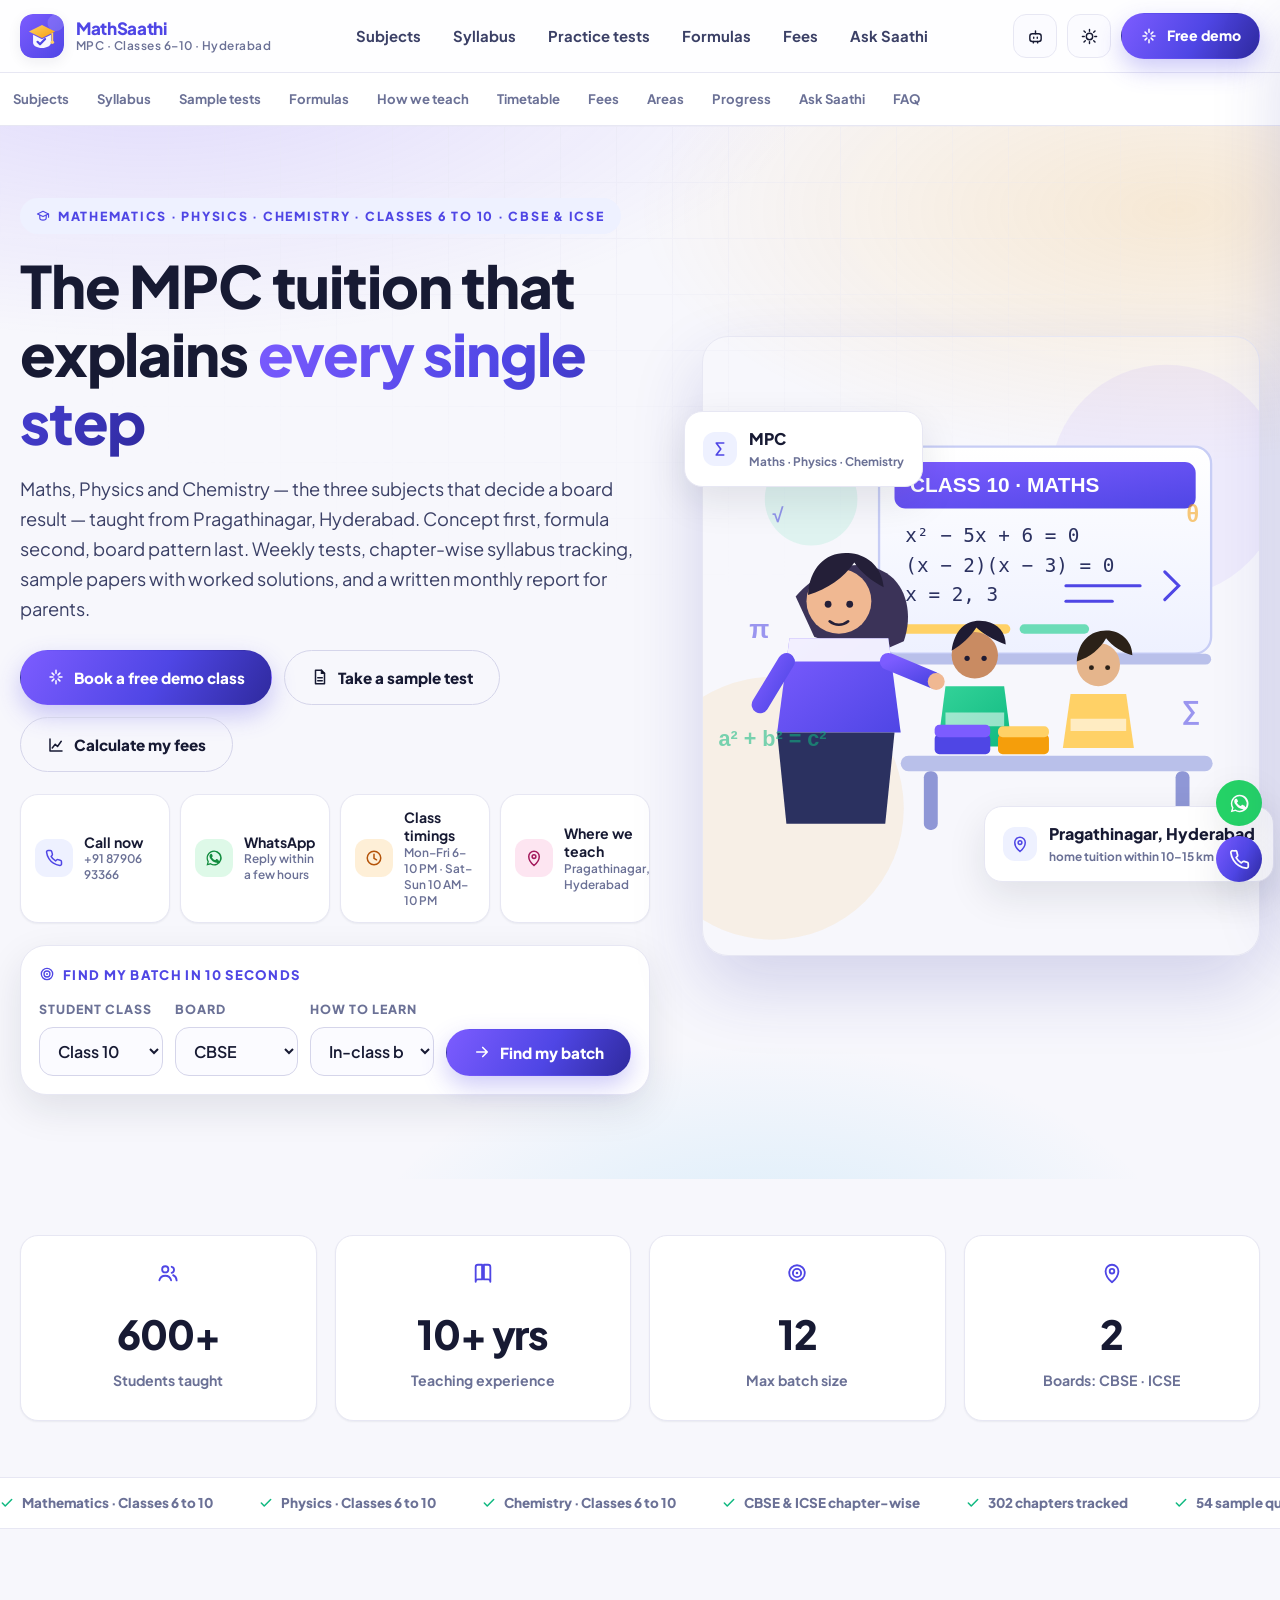
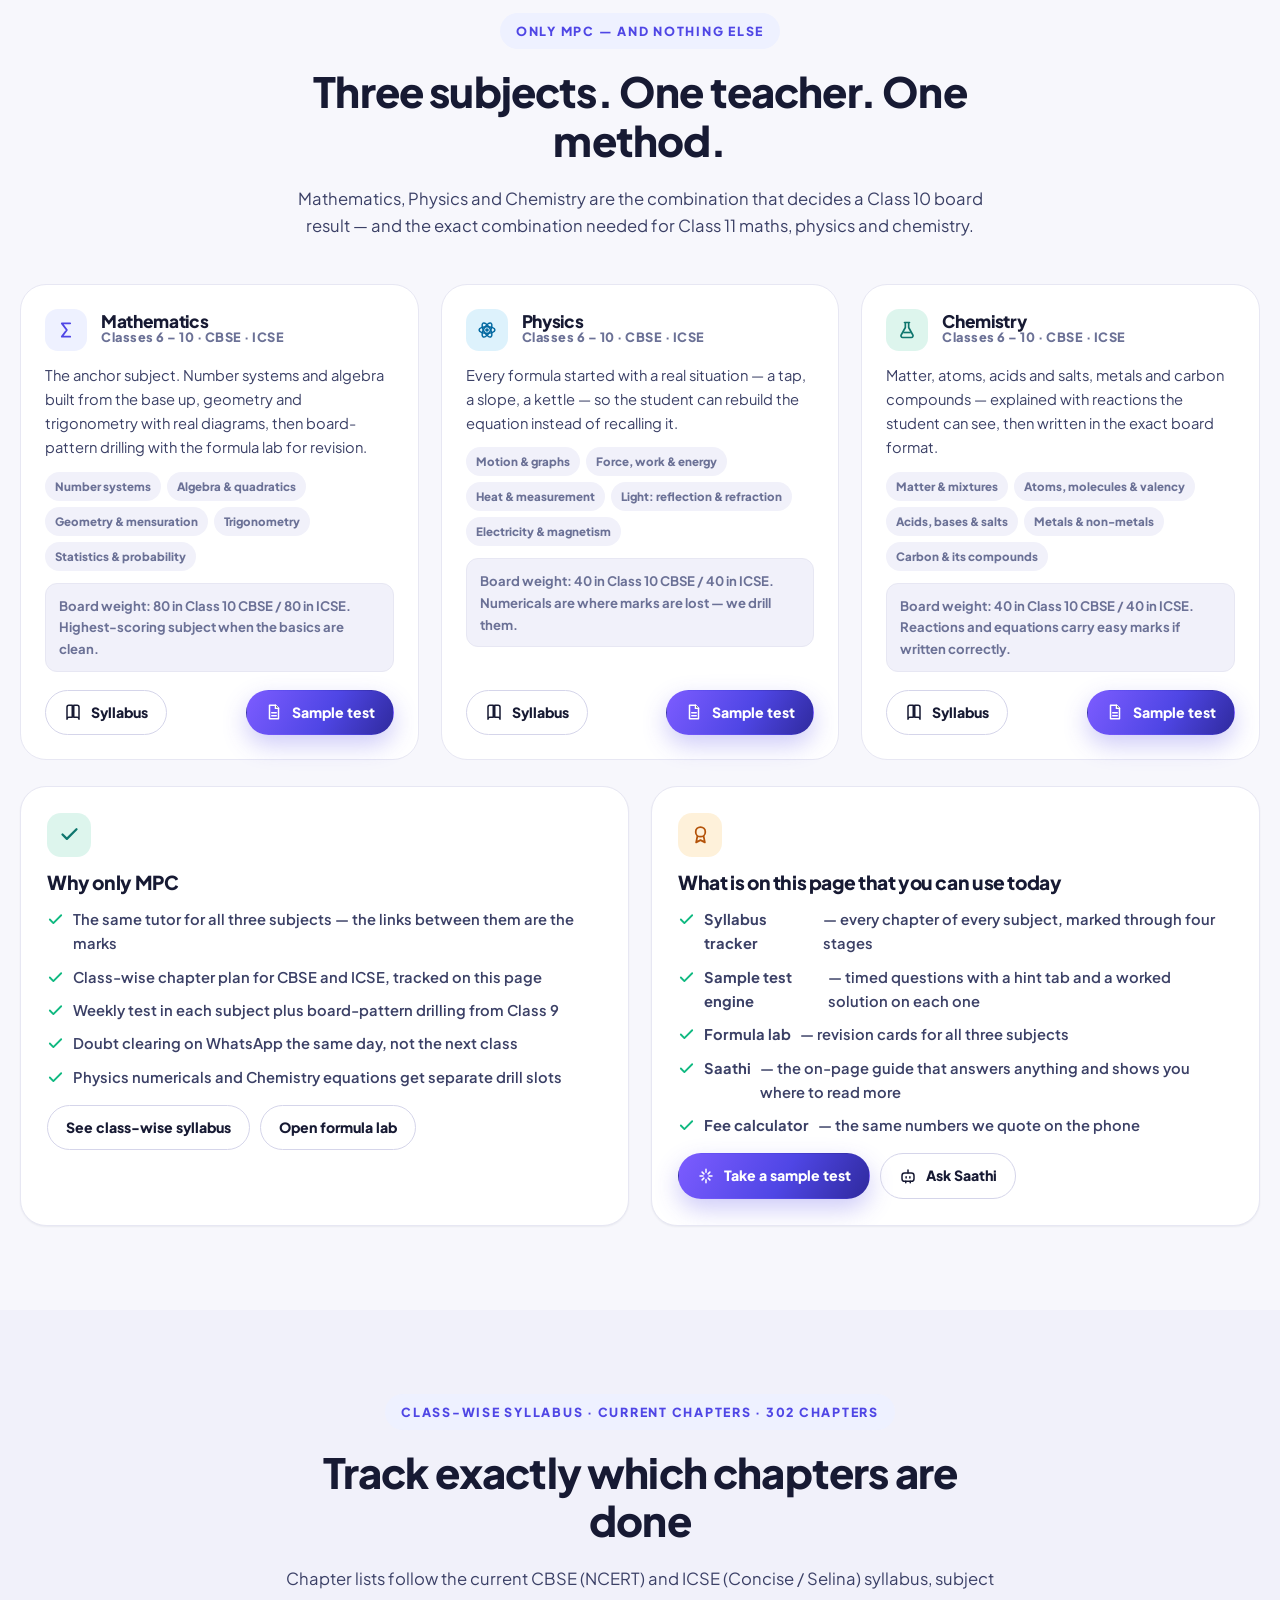
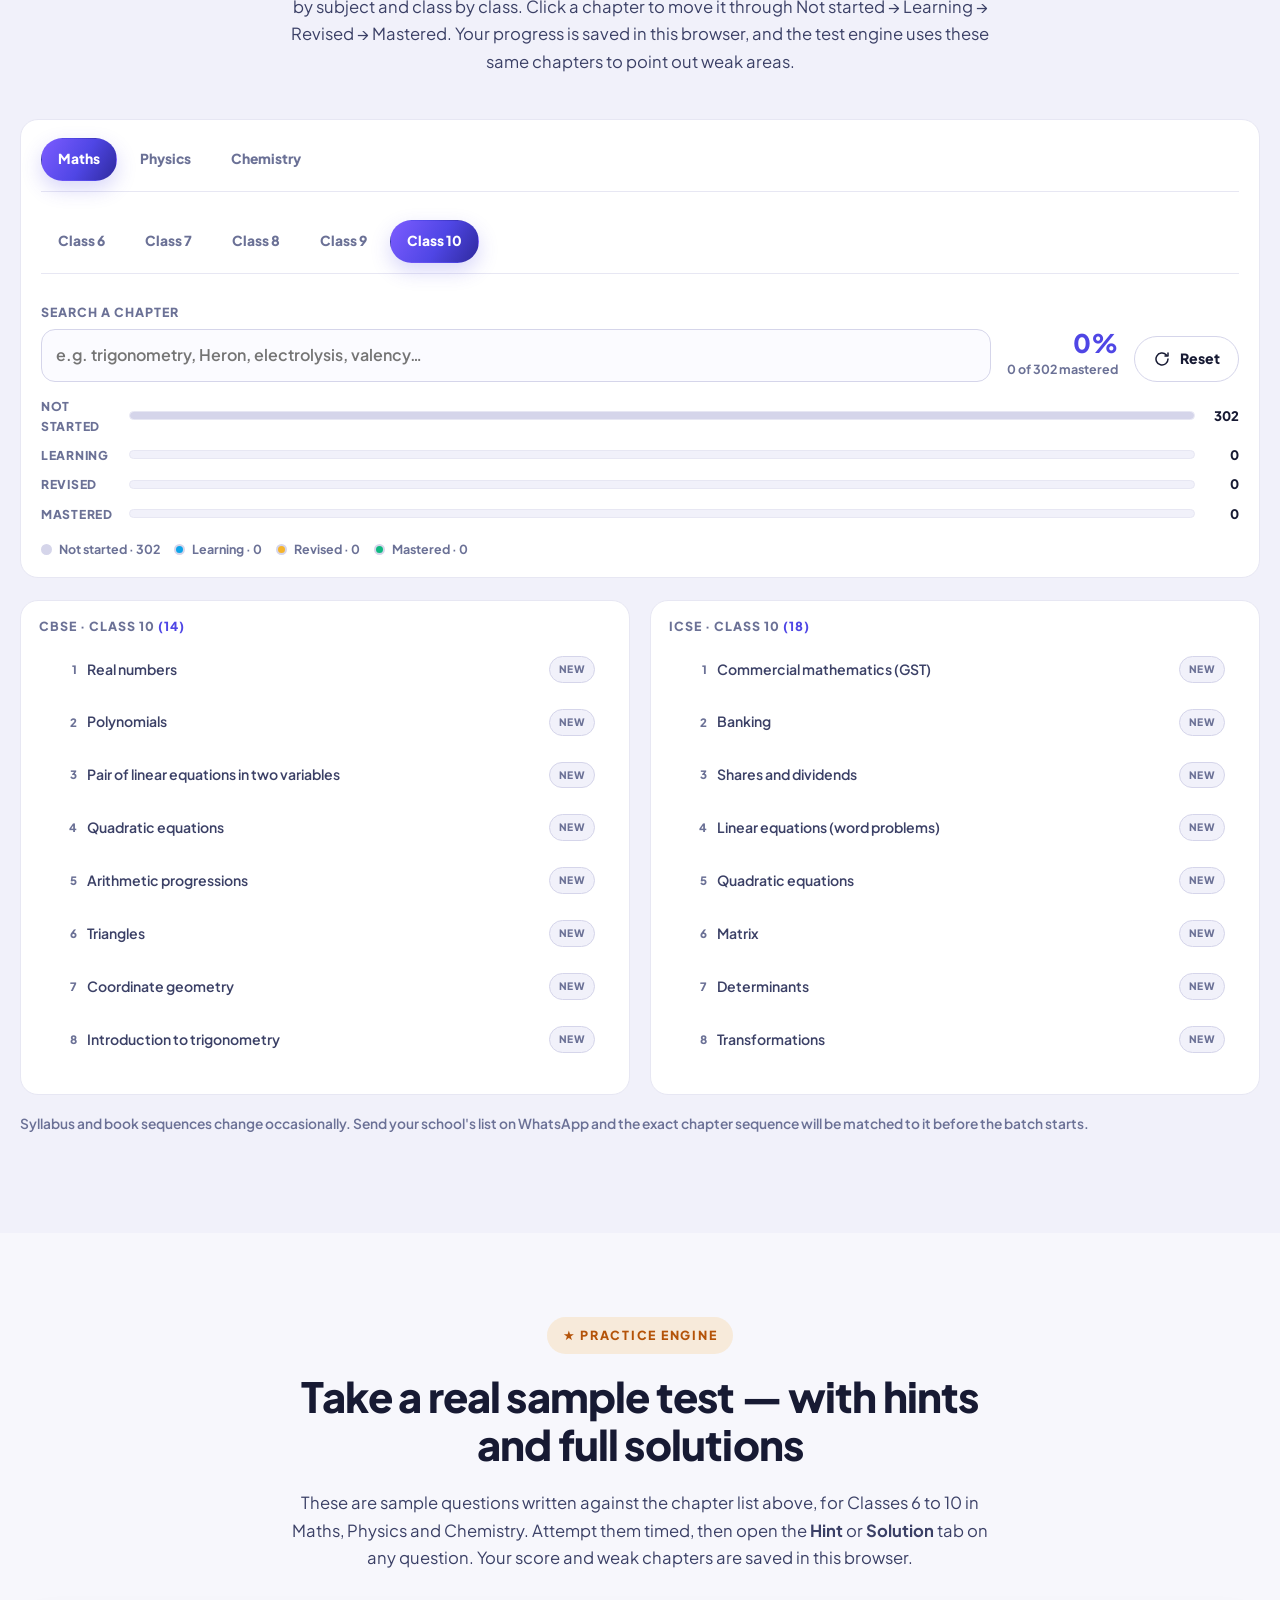
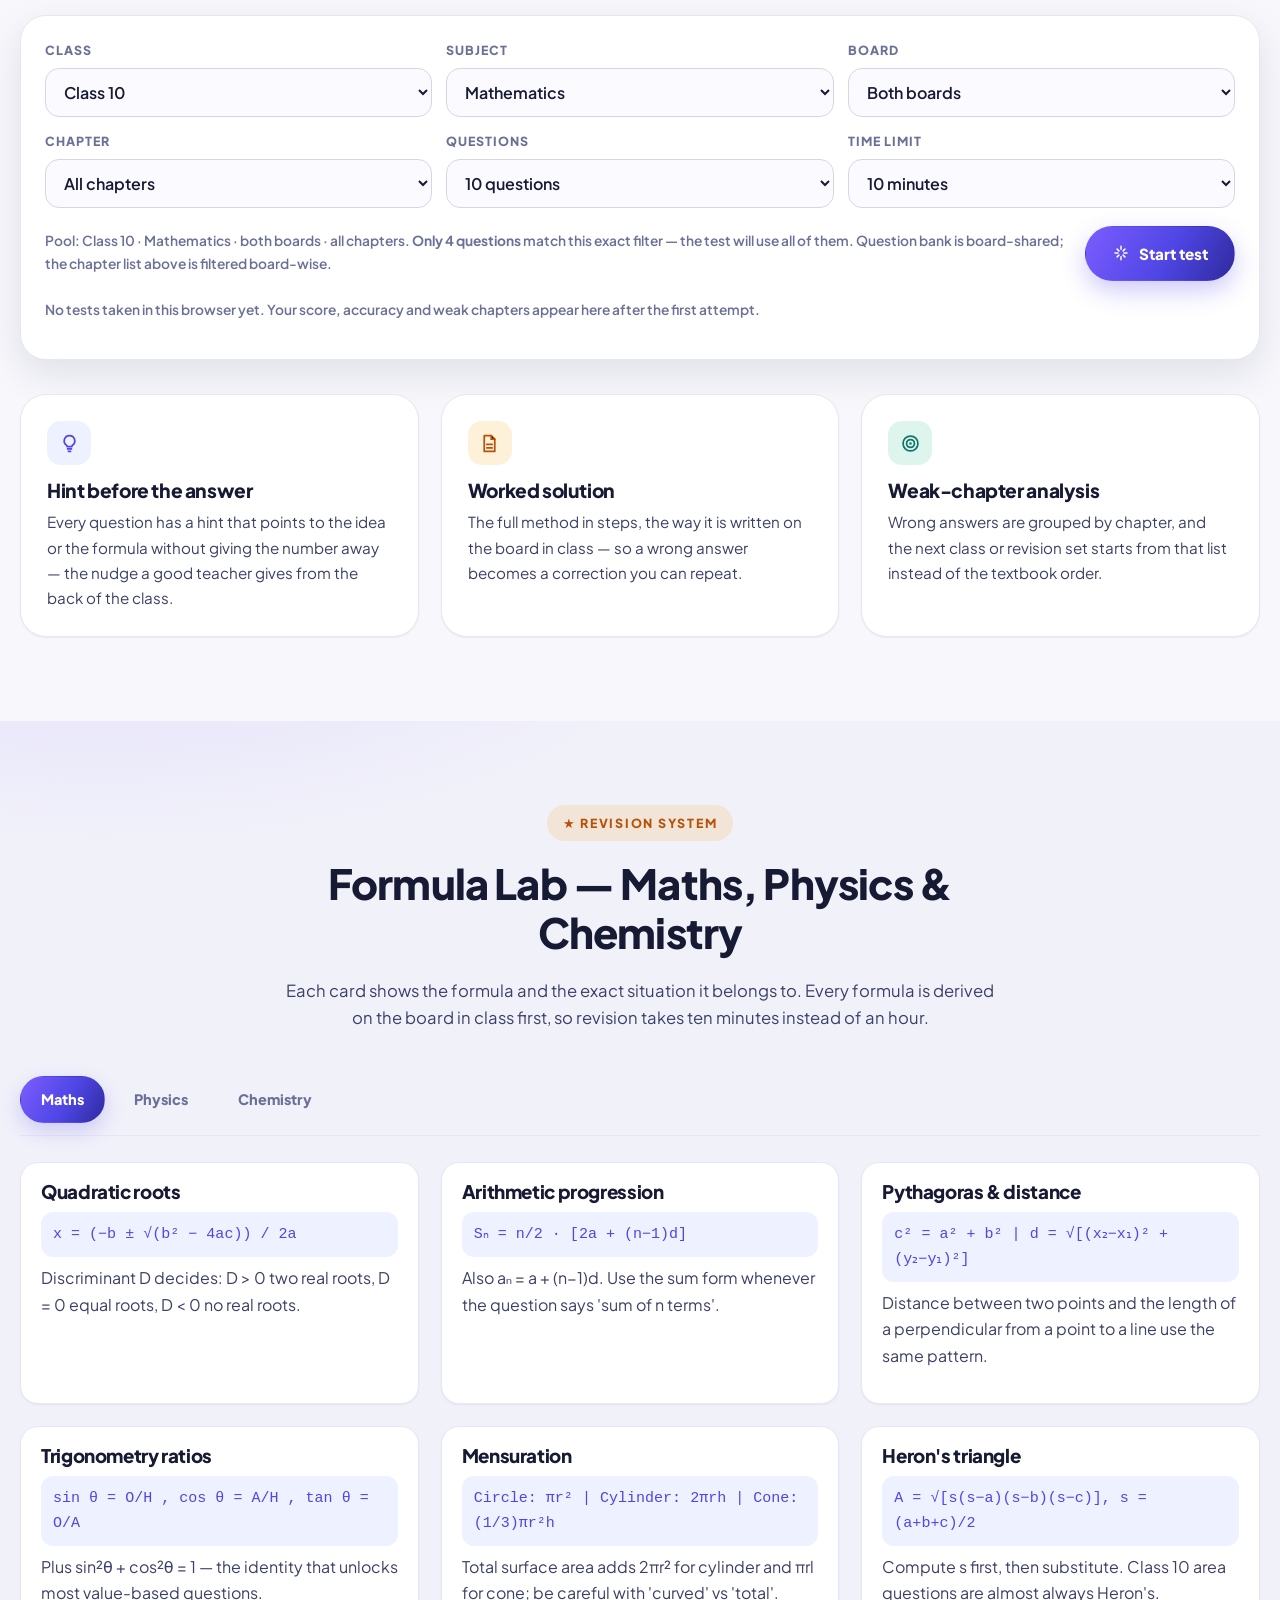
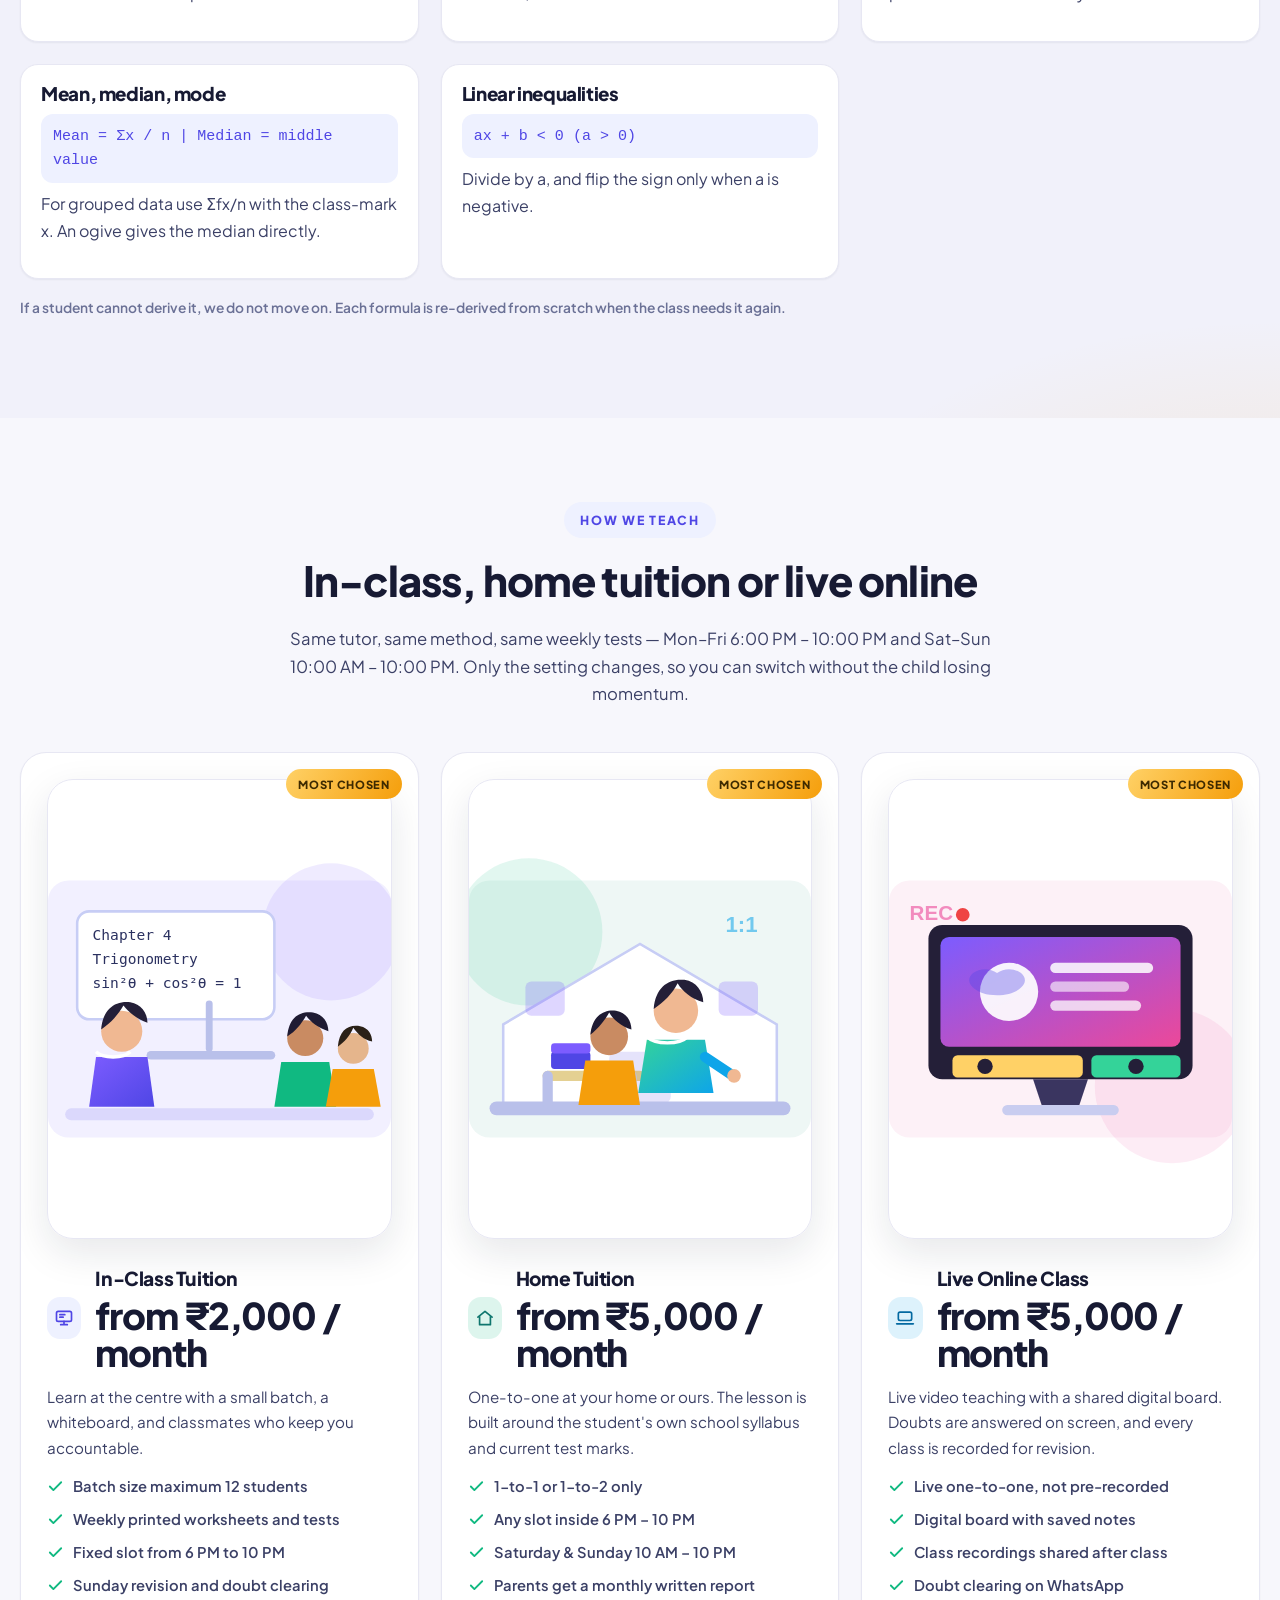
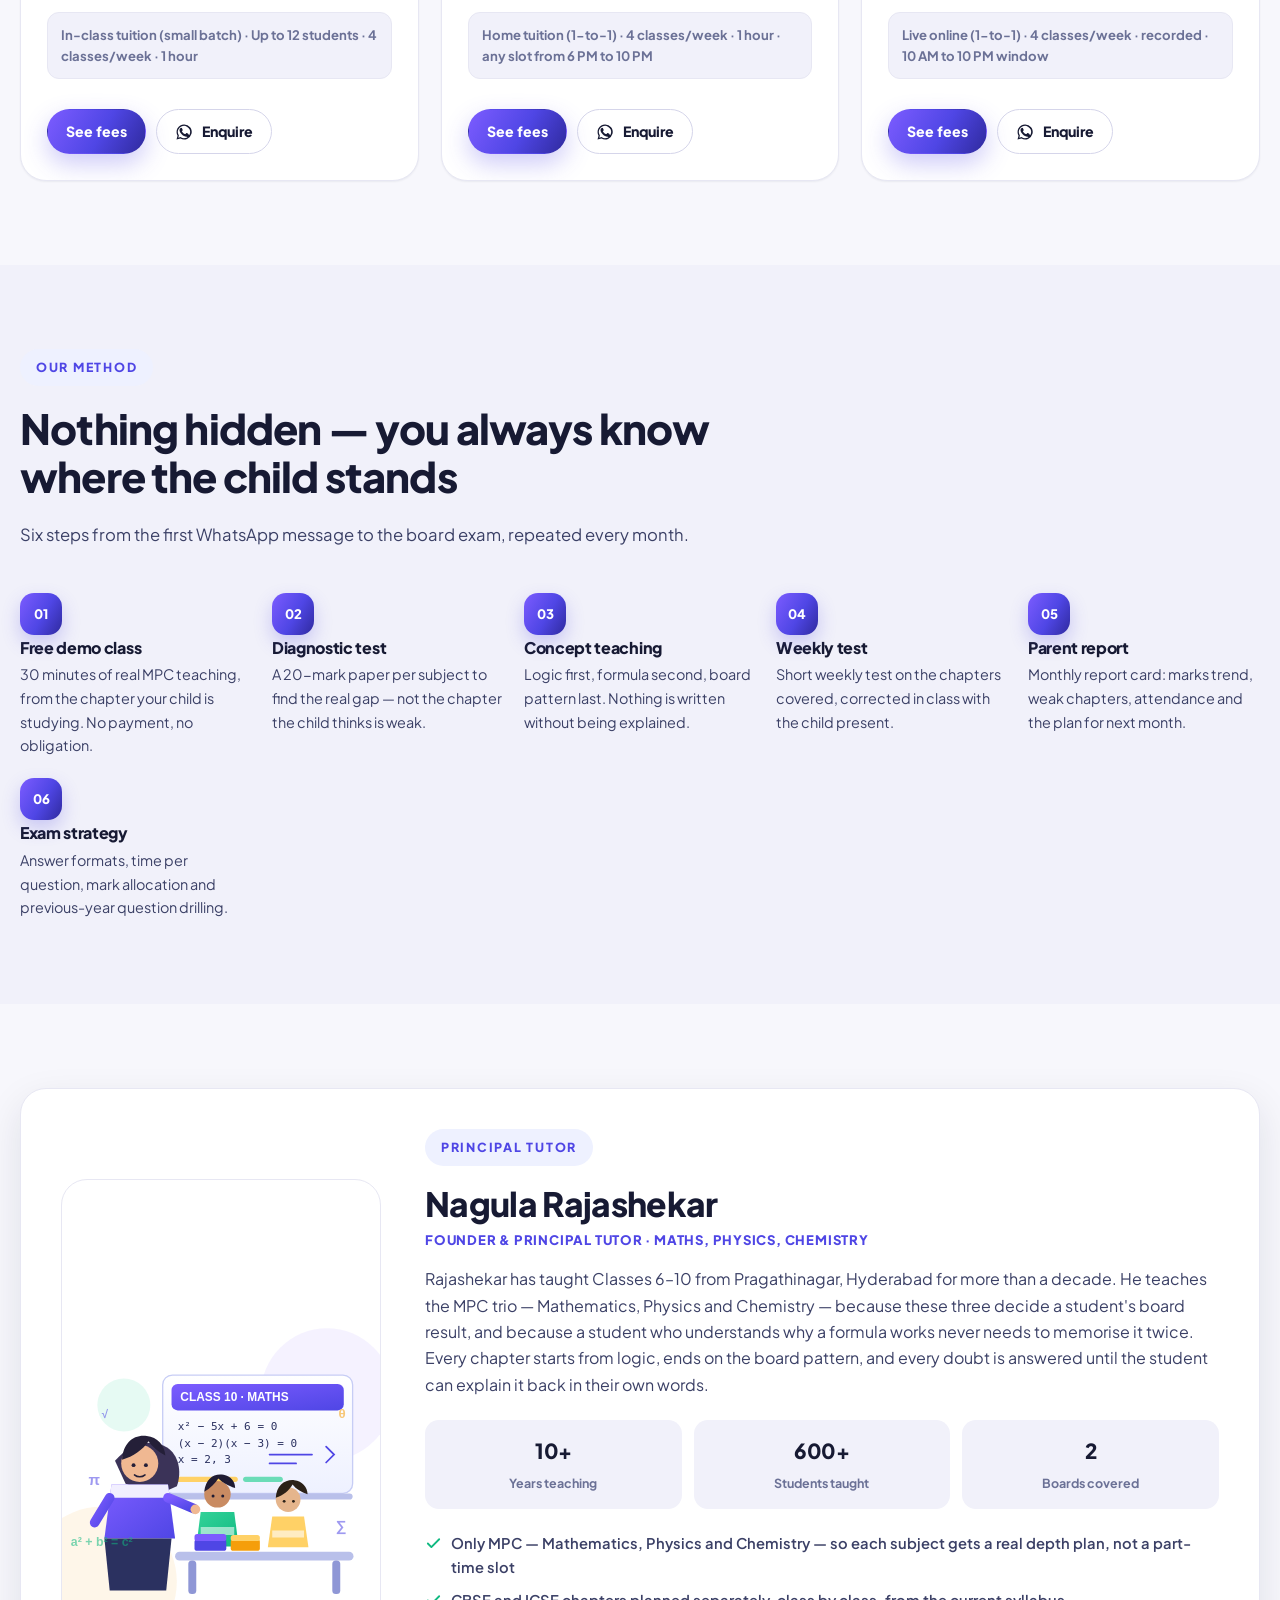
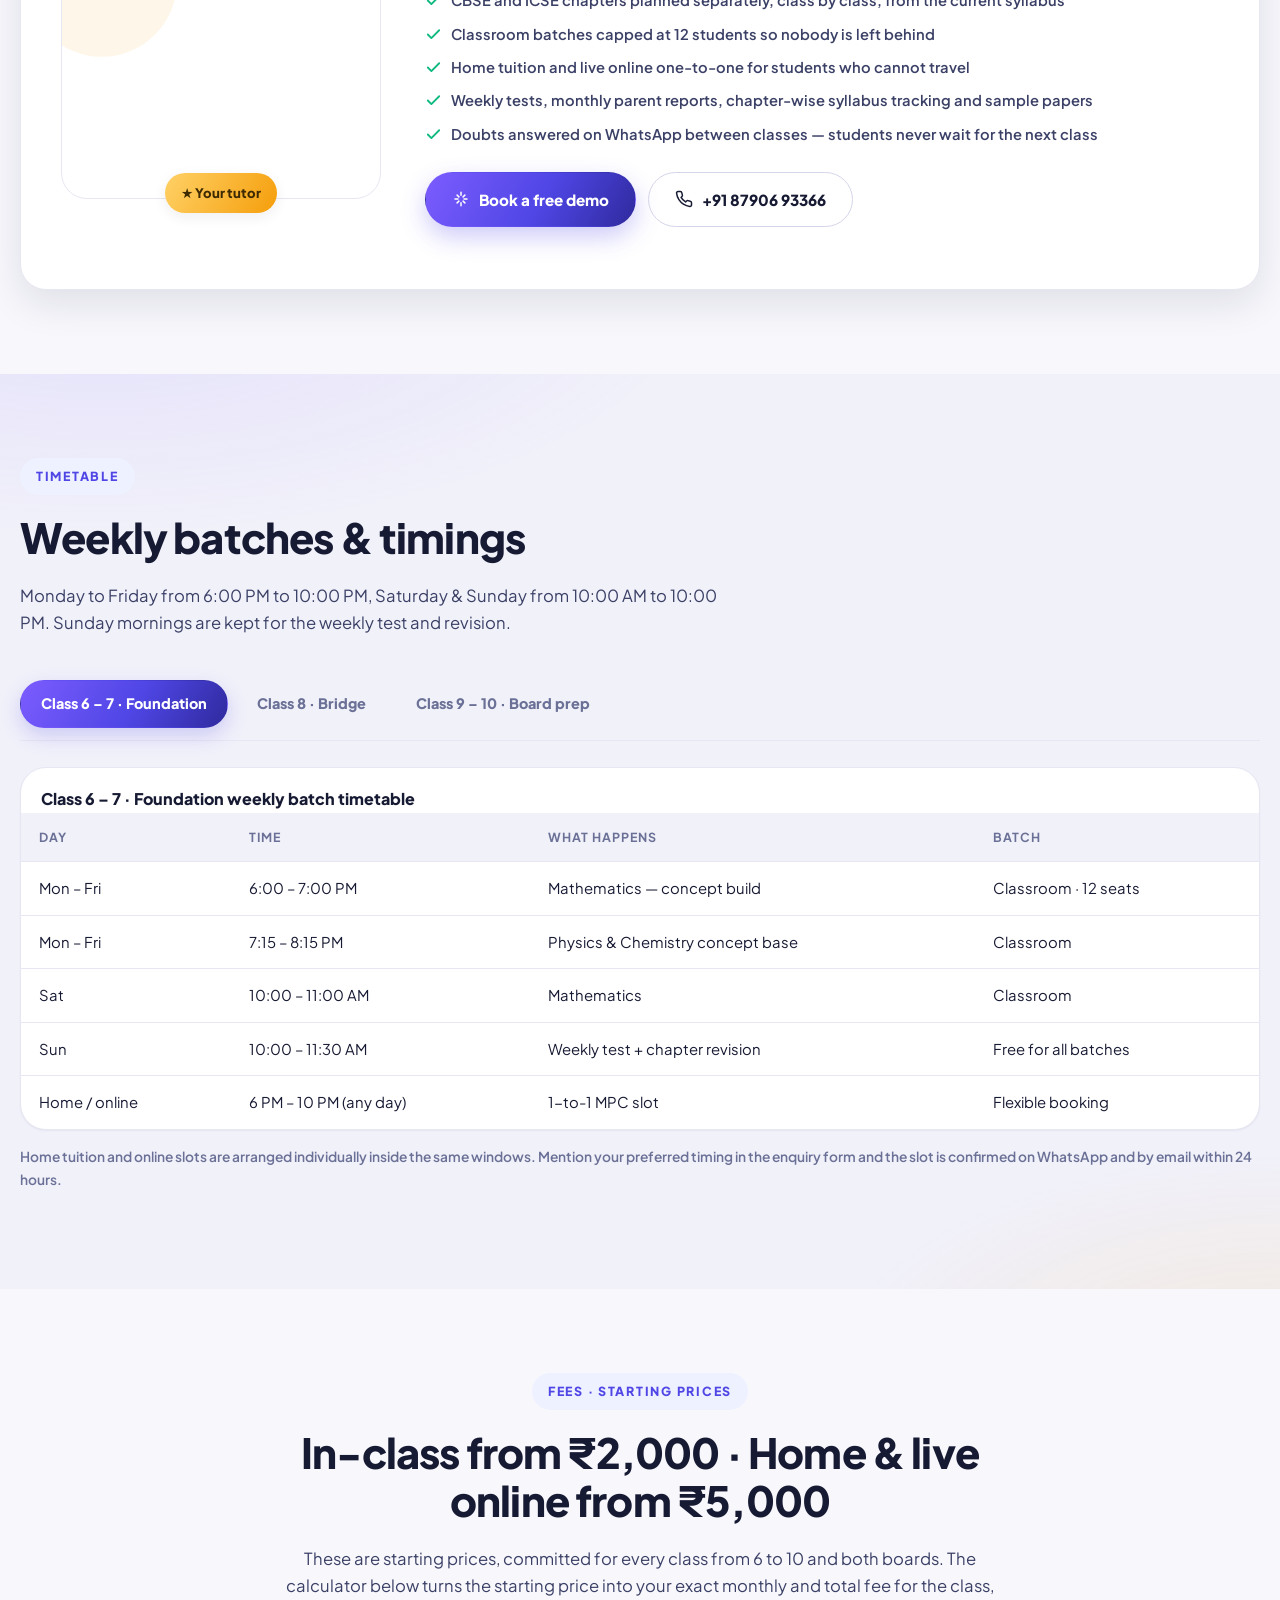
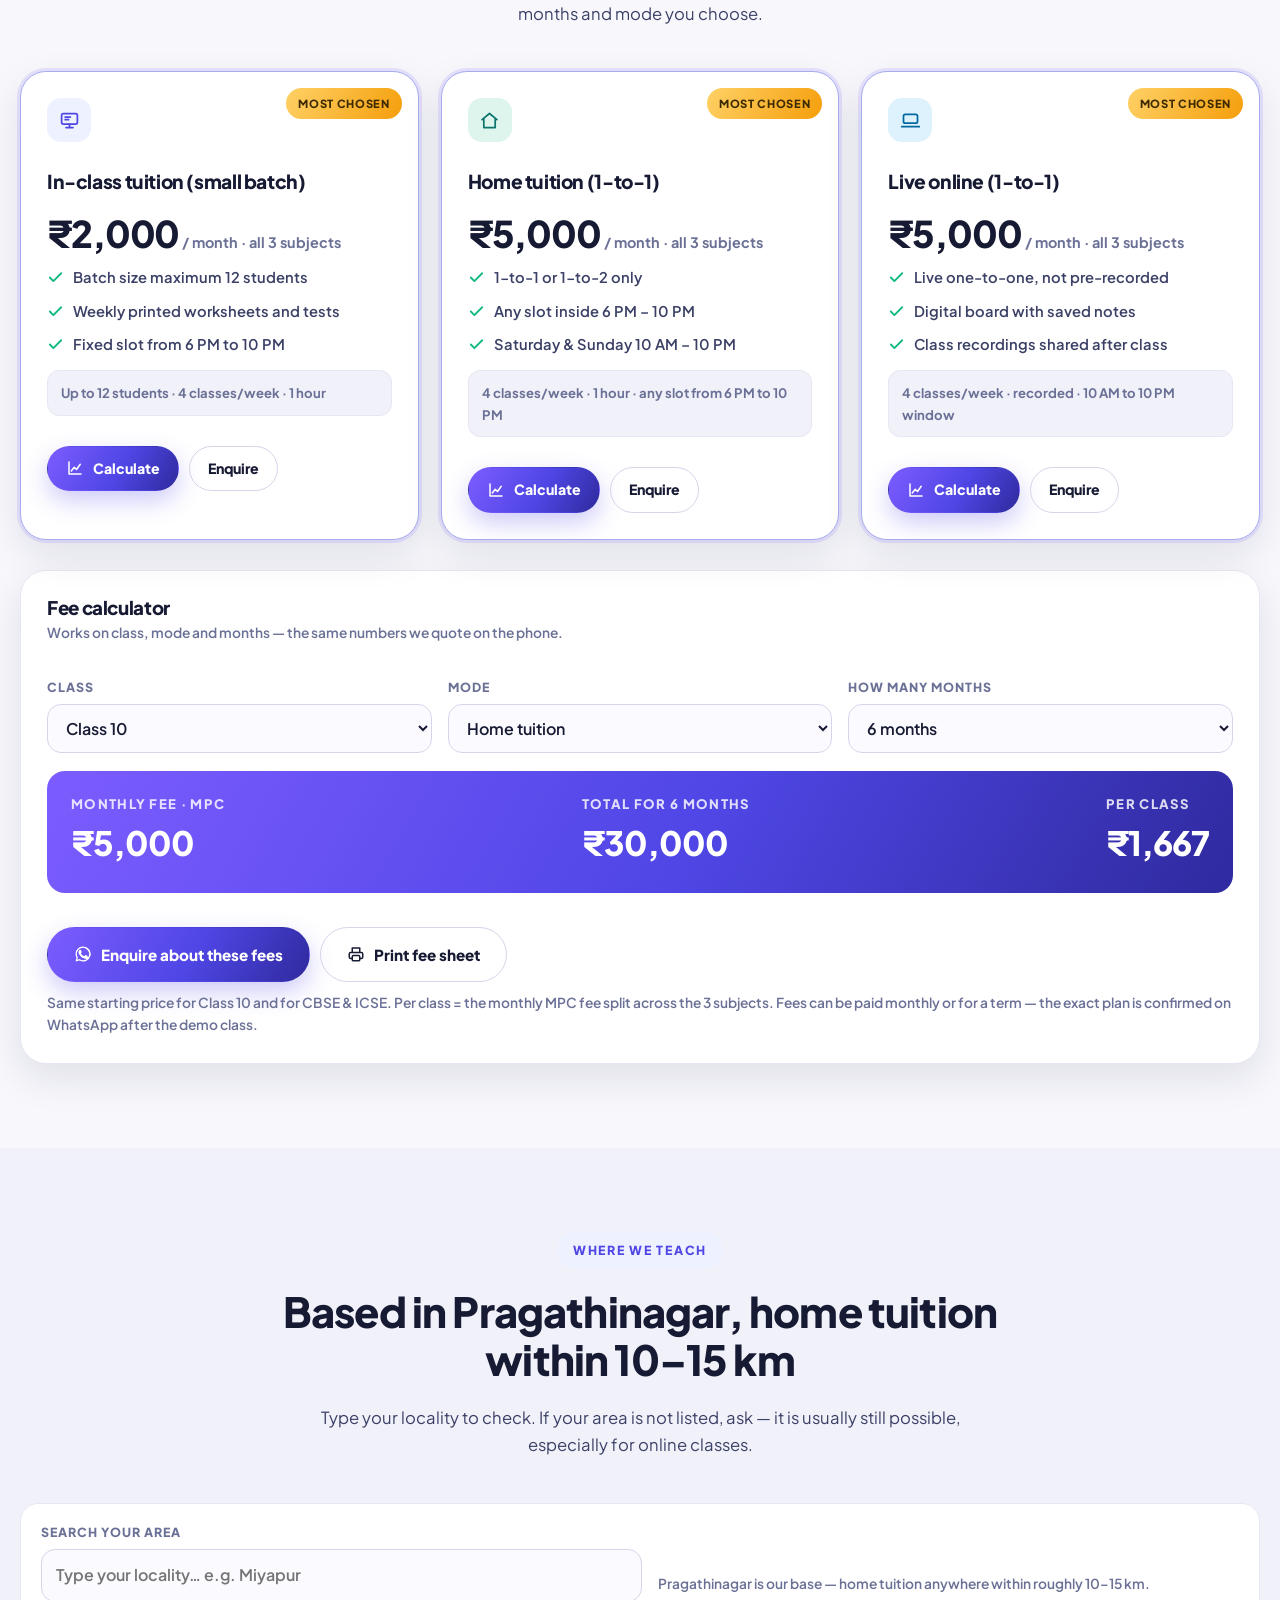
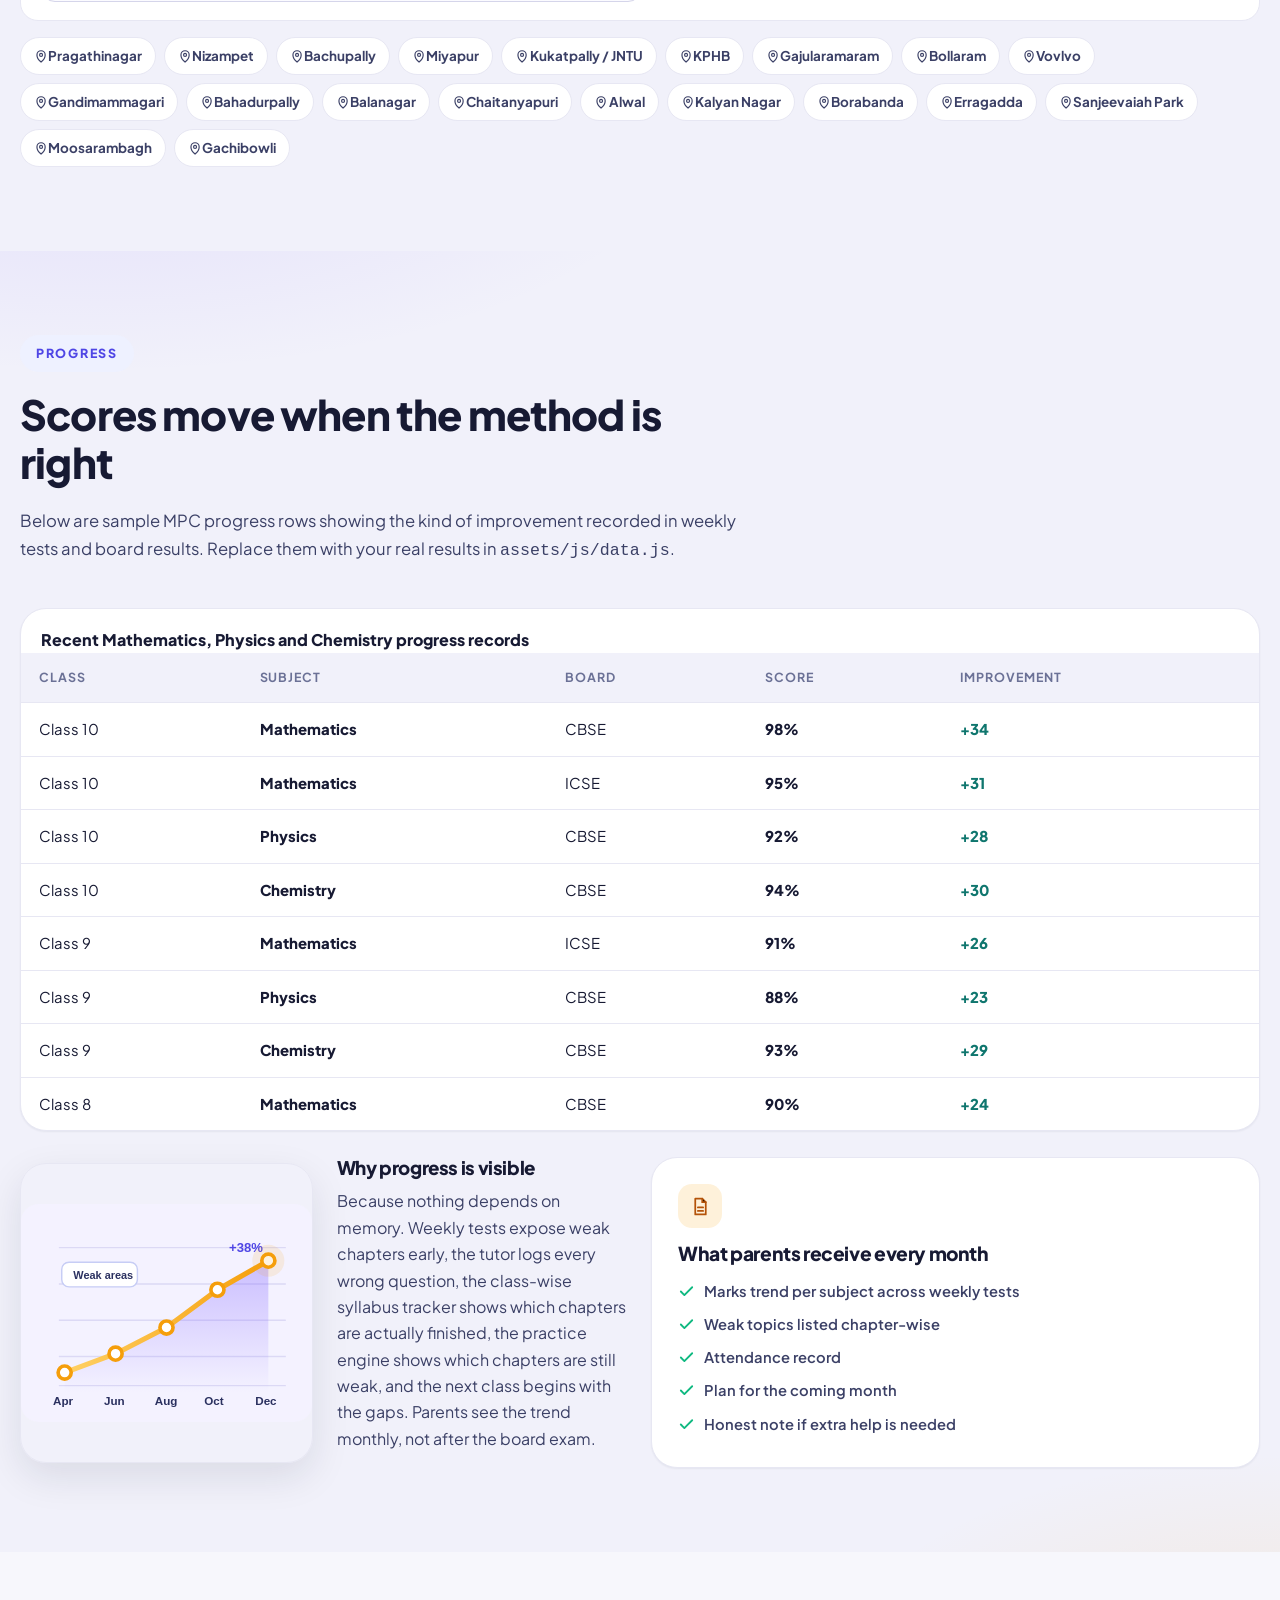
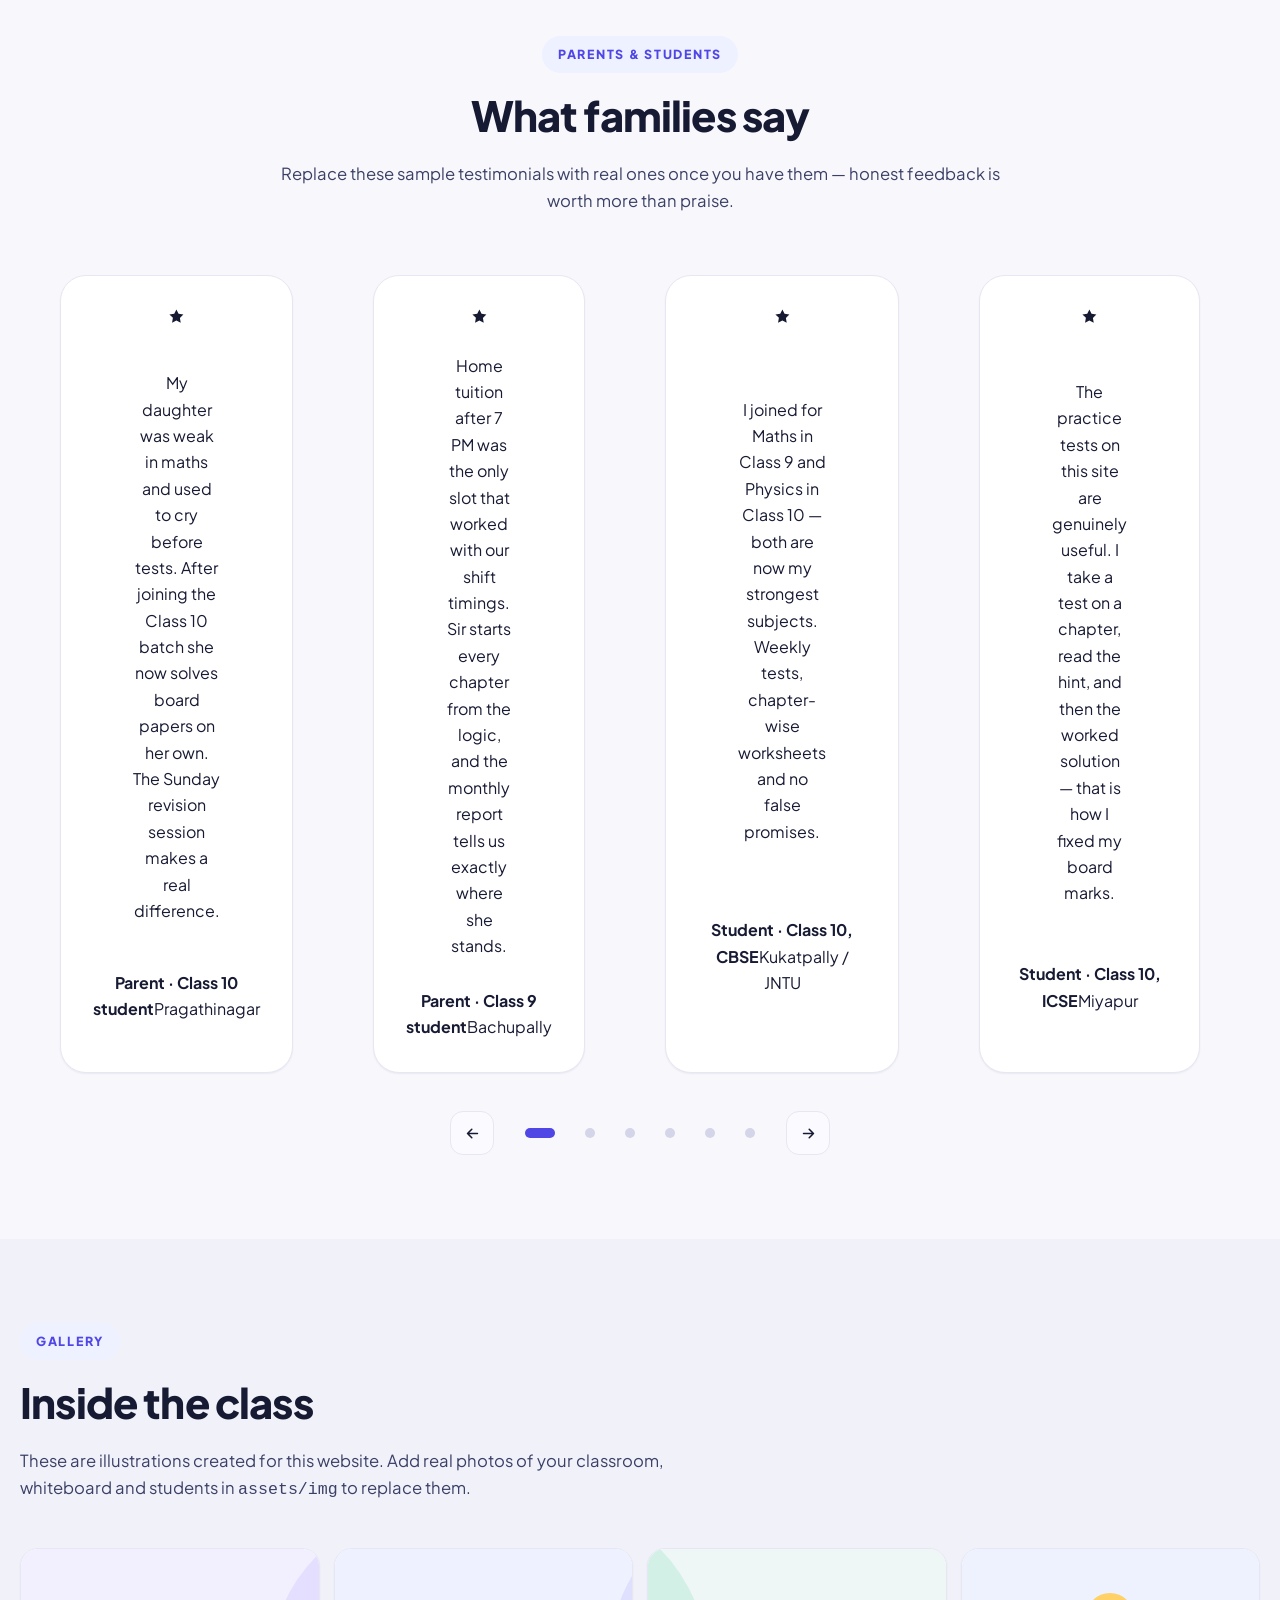
==== commit c2aabe88: "Turn the site into MathSaathi MPC tuition (Maths, Physics, Chemistry) - Rebrand to MathSaathi / Saat" ====
--- a/index.html
+++ b/index.html
@@ -3,18 +3,18 @@
 <head>
 <meta charset="utf-8">
 <meta name="viewport" content="width=device-width, initial-scale=1">
-<title>Maths Tuition for Classes 6–10 in Hyderabad | Rajashekar Tuitions</title>
-<meta name="description" content="Mathematics tuition in Pragathinagar, Hyderabad for Classes 6–10, CBSE & ICSE. In-class from ₹2,000/month, home & online 1-to-1 from ₹5,000. Free demo. Call 8790693366.">
-<meta name="keywords" content="maths tuition hyderabad, mathematics tuition pragathinagar, cbse maths tuition hyderabad, icse maths tuition hyderabad, home tuition pragathinagar, maths home tuition near me, class 6 to 10 maths tuition, tuition in nizampet, bachupally, kukatpally, best maths tutor hyderabad, naga raja shekar tuition">
+<title>MathSaathi — Maths, Physics &amp; Chemistry Tuition in Pragathinagar, Hyderabad</title>
+<meta name="description" content="MathSaathi is MPC tuition in Pragathinagar, Hyderabad for Classes 6–10, CBSE &amp; ICSE. Maths, Physics and Chemistry from ₹2,000/month in-class and ₹5,000 home or online 1-to-1. Syllabus tracker, sample tests with solutions, free demo.">
+<meta name="keywords" content="mpc tuition hyderabad, maths physics chemistry tuition pragathinagar, cbse maths tuition hyderabad, physics tuition hyderabad, chemistry tuition hyderabad, icse tuition hyderabad, home tuition pragathinagar, class 6 to 10 tuition, tuition in nizampet, bachupally, kukatpally, jntu area tuition, best mpc tutor hyderabad">
 <meta name="robots" content="index, follow">
 <meta name="googlebot" content="index, follow">
   <!-- SEARCH VERIFICATION: paste the code Google gives you here.
        Google Search Console -> HTML tag verification ->
        <meta name="google-site-verification" content="PASTE_CODE"> -->
 <meta name="google-site-verification" content="PASTE_GOOGLE_CODE_HERE">
-<meta name="author" content="Nagula Rajashekar">
+<meta name="author" content="MathSaathi">
 <meta name="geo.region" content="IN-TG">
-<meta name="geo.placename" content="Hyderabad, Telangana">
+<meta name="geo.placename" content="Pragathinagar, Hyderabad, Telangana">
 <meta name="theme-color" content="#4f46e5">
 <link rel="canonical" href="https://naresh-sde.github.io/rajashekar-tuitions/">
 <link rel="icon" href="assets/img/favicon.svg" type="image/svg+xml">
@@ -22,15 +22,15 @@
 <link rel="manifest" href="manifest.webmanifest">
 
 <meta property="og:type" content="website">
-<meta property="og:site_name" content="Rajashekar Tuitions">
-<meta property="og:title" content="Maths Tuition for Classes 6–10 in Hyderabad | Rajashekar Tuitions">
-<meta property="og:description" content="Mathematics only, Classes 6–10, CBSE &amp; ICSE. In-class tuition from ₹2,000 a month, home tuition and live online 1-to-1 from ₹5,000. Class-wise syllabus, weekly tests, free demo class.">
+<meta property="og:site_name" content="MathSaathi">
+<meta property="og:title" content="MathSaathi — Maths, Physics &amp; Chemistry Tuition in Pragathinagar, Hyderabad">
+<meta property="og:description" content="MPC for Classes 6–10, CBSE &amp; ICSE in Pragathinagar, Hyderabad. In-class from ₹2,000/month, home &amp; live online 1-to-1 from ₹5,000. Class-wise syllabus tracker, sample tests with hints and worked solutions, free demo class.">
 <meta property="og:url" content="https://naresh-sde.github.io/rajashekar-tuitions/">
 <meta property="og:image" content="https://naresh-sde.github.io/rajashekar-tuitions/assets/img/hero.svg">
 <meta property="og:locale" content="en_IN">
 <meta name="twitter:card" content="summary_large_image">
-<meta name="twitter:title" content="Maths Tuition for Classes 6–10 in Hyderabad | Rajashekar Tuitions">
-<meta name="twitter:description" content="Mathematics only, Classes 6–10, CBSE &amp; ICSE. In-class tuition from ₹2,000 a month, home tuition and live online 1-to-1 from ₹5,000. Free demo class.">
+<meta name="twitter:title" content="MathSaathi — Maths, Physics &amp; Chemistry Tuition in Pragathinagar, Hyderabad">
+<meta name="twitter:description" content="MPC for Classes 6–10, CBSE &amp; ICSE. From ₹2,000/month in-class. Syllabus tracker, sample tests with hints and worked solutions, free demo class.">
 <meta name="twitter:image" content="https://naresh-sde.github.io/rajashekar-tuitions/assets/img/hero.svg">
 
 <link rel="preconnect" href="https://fonts.googleapis.com">
@@ -45,9 +45,9 @@
     {
       "@type": ["EducationalOrganization", "LocalBusiness"],
       "@id": "https://naresh-sde.github.io/rajashekar-tuitions/#org",
-      "name": "Rajashekar Tuitions",
-      "alternateName": "Nagula Rajashekar Tuitions",
-      "description": "Mathematics tuition for Classes 6 to 10 in Pragathinagar, Hyderabad across CBSE and ICSE, in classroom, home tuition and live online one-to-one modes, with a class-wise syllabus tracker, weekly tests and free demo classes.",
+      "name": "MathSaathi",
+      "alternateName": "MathSaathi MPC tuition, Pragathinagar",
+      "description": "Mathematics, Physics and Chemistry (MPC) tuition for Classes 6 to 10 in Pragathinagar, Hyderabad across CBSE and ICSE, in classroom, home tuition and live online one-to-one modes, with a class-wise syllabus tracker, sample tests with hints and worked solutions, weekly tests and free demo classes.",
       "url": "https://naresh-sde.github.io/rajashekar-tuitions/",
       "telephone": "+91-87906-93366",
       "email": "shekar2806@gmail.com",
@@ -79,6 +79,7 @@
         { "@type": "Place", "name": "Erragadda" },
         { "@type": "Place", "name": "Sanjeevaiah Park" },
         { "@type": "Place", "name": "Moosarambagh" },
+        { "@type": "Place", "name": "Gachibowli" },
         { "@type": "City", "name": "Hyderabad" }
       ],
       "openingHoursSpecification": [
@@ -87,12 +88,14 @@
       ],
       "hasOfferCatalog": {
         "@type": "OfferCatalog",
-        "name": "Mathematics tuition courses",
+        "name": "MPC tuition courses",
         "itemListElement": [
           { "@type": "Offer", "itemOffered": { "@type": "Course", "name": "Mathematics Tuition Classes 6-10 (CBSE & ICSE)", "description": "Concept-first Mathematics coaching for Classes 6 to 10 with a class-wise syllabus tracker, formula lab, weekly tests and board pattern drilling.", "provider": { "@id": "https://naresh-sde.github.io/rajashekar-tuitions/#org" } } },
-          { "@type": "Offer", "itemOffered": { "@type": "Course", "name": "In-Class Tuition", "description": "Small-batch classroom tuition in Pragathinagar with a maximum of 12 students, from Rs 2,000 per month.", "provider": { "@id": "https://naresh-sde.github.io/rajashekar-tuitions/#org" } } },
-          { "@type": "Offer", "itemOffered": { "@type": "Course", "name": "Home Tuition (1-to-1)", "description": "One-to-one and one-to-two home tuition at the student home or the tutor home in Pragathinagar, from Rs 5,000 per month, with flexible slots and monthly parent reports.", "provider": { "@id": "https://naresh-sde.github.io/rajashekar-tuitions/#org" } } },
-          { "@type": "Offer", "itemOffered": { "@type": "Course", "name": "Live Online Tuition (1-to-1)", "description": "Live one-to-one online Mathematics classes with a digital board, recorded revision and WhatsApp doubt clearing, from Rs 5,000 per month.", "provider": { "@id": "https://naresh-sde.github.io/rajashekar-tuitions/#org" } } }
+          { "@type": "Offer", "itemOffered": { "@type": "Course", "name": "Physics Tuition Classes 6-10 (CBSE & ICSE)", "description": "Physics coaching with numerical practice, formula derivation, sample tests with hints and worked solutions, and board pattern drilling.", "provider": { "@id": "https://naresh-sde.github.io/rajashekar-tuitions/#org" } } },
+          { "@type": "Offer", "itemOffered": { "@type": "Course", "name": "Chemistry Tuition Classes 6-10 (CBSE & ICSE)", "description": "Chemistry coaching on matter, atoms, acids and salts, metals and carbon compounds with reaction writing practice and sample tests with solutions.", "provider": { "@id": "https://naresh-sde.github.io/rajashekar-tuitions/#org" } } },
+          { "@type": "Offer", "itemOffered": { "@type": "Course", "name": "In-Class Tuition", "description": "Small-batch MPC classroom tuition in Pragathinagar with a maximum of 12 students, starting from Rs 2,000 per month.", "provider": { "@id": "https://naresh-sde.github.io/rajashekar-tuitions/#org" } } },
+          { "@type": "Offer", "itemOffered": { "@type": "Course", "name": "Home Tuition (1-to-1)", "description": "One-to-one and one-to-two MPC home tuition at the student home or the tutor home in Pragathinagar, from Rs 5,000 per month, with flexible slots and monthly parent reports.", "provider": { "@id": "https://naresh-sde.github.io/rajashekar-tuitions/#org" } } },
+          { "@type": "Offer", "itemOffered": { "@type": "Course", "name": "Live Online Tuition (1-to-1)", "description": "Live one-to-one online MPC classes with a digital board, recorded revision and WhatsApp doubt clearing, from Rs 5,000 per month.", "provider": { "@id": "https://naresh-sde.github.io/rajashekar-tuitions/#org" } } }
         ]
       }
     },
@@ -100,7 +103,7 @@
       "@type": "WebSite",
       "@id": "https://naresh-sde.github.io/rajashekar-tuitions/#website",
       "url": "https://naresh-sde.github.io/rajashekar-tuitions/",
-      "name": "Rajashekar Tuitions",
+      "name": "MathSaathi",
       "publisher": { "@id": "https://naresh-sde.github.io/rajashekar-tuitions/#org" },
       "inLanguage": "en-IN"
     },
@@ -108,21 +111,22 @@
       "@type": "Person",
       "@id": "https://naresh-sde.github.io/rajashekar-tuitions/#tutor",
       "name": "Nagula Rajashekar",
-      "jobTitle": "Founder & Principal Tutor",
+      "jobTitle": "Founder & Principal Tutor — Mathematics, Physics, Chemistry",
       "worksFor": { "@id": "https://naresh-sde.github.io/rajashekar-tuitions/#org" },
-      "knowsAbout": ["Mathematics", "CBSE Class 10 board exam", "ICSE Class 10 board exam", "Trigonometry", "Coordinate geometry"]
+      "knowsAbout": ["Mathematics", "Physics", "Chemistry", "CBSE Class 10 board exam", "ICSE Class 10 board exam", "Trigonometry", "Coordinate geometry", "Chemical reactions and equations", "Electricity and magnetism"]
     },
     {
       "@type": "FAQPage",
       "@id": "https://naresh-sde.github.io/rajashekar-tuitions/#faq",
       "mainEntity": [
-        { "@type": "Question", "name": "Which classes and boards do you teach?", "acceptedAnswer": { "@type": "Answer", "text": "Mathematics only, for Classes 6 to 10, in both CBSE and ICSE. The chapter sequence is planned board-wise and class-wise from the current syllabus." } },
-        { "@type": "Question", "name": "What are the fees?", "acceptedAnswer": { "@type": "Answer", "text": "In-class tuition starts from Rs 2,000 per month. Home tuition and live online one-to-one classes start from Rs 5,000 per month. Mathematics is the only subject, so there is no per-subject calculation." } },
+        { "@type": "Question", "name": "Which subjects do you teach?", "acceptedAnswer": { "@type": "Answer", "text": "Exactly three subjects — Mathematics, Physics and Chemistry (the MPC trio) — for Classes 6 to 10 in CBSE and ICSE, taught by one teacher who knows how the three connect." } },
+        { "@type": "Question", "name": "What are the fees?", "acceptedAnswer": { "@type": "Answer", "text": "In-class tuition starts from Rs 2,000 per month. Home tuition and live online one-to-one classes start from Rs 5,000 per month. The same starting prices apply to every class from 6 to 10 and both boards." } },
         { "@type": "Question", "name": "What are your class timings?", "acceptedAnswer": { "@type": "Answer", "text": "Monday to Friday from 6:00 PM to 10:00 PM, and Saturday and Sunday from 10:00 AM to 10:00 PM. Home tuition and online slots can be booked at any time inside these windows." } },
         { "@type": "Question", "name": "Is there a free demo class before I pay?", "acceptedAnswer": { "@type": "Answer", "text": "Yes. Every new student gets one free 30-minute demo class on a real chapter from their syllabus. There is no payment and no obligation." } },
+        { "@type": "Question", "name": "What is the sample test section?", "acceptedAnswer": { "@type": "Answer", "text": "A practice engine built from the same chapter list as the syllabus. Pick class, subject, board, chapter and the number of questions, take a timed test, then use the Hint and Solution tabs on every question. Scores and weak chapters are saved in the browser." } },
         { "@type": "Question", "name": "How many students are in a classroom batch?", "acceptedAnswer": { "@type": "Answer", "text": "Maximum 12 students for Classes 6 to 7 and 10 students for Classes 8 to 10. A full batch is never extended, and the next slot or home tuition is offered instead." } },
         { "@type": "Question", "name": "Which areas do you cover for home tuition?", "acceptedAnswer": { "@type": "Answer", "text": "The centre is in Pragathinagar, Hyderabad and home tuition covers every area within about 10 to 15 km, including Nizampet, Bachupally, Miyapur, Kukatpally, JNTU, KPHB, Gajularamaram, Bollaram, Gandimammagari, Bahadurpally, Balanagar and Alwal." } },
-        { "@type": "Question", "name": "How is student progress tracked?", "acceptedAnswer": { "@type": "Answer", "text": "Weekly tests, a chapter-wise syllabus tracker on the website, a monthly written parent report with marks trend and weak chapters, attendance record and a plan for the coming month." } }
+        { "@type": "Question", "name": "How is student progress tracked?", "acceptedAnswer": { "@type": "Answer", "text": "Weekly tests, a chapter-wise syllabus tracker with four progress stages per chapter, sample tests with weak-chapter analysis, and a monthly written parent report with marks trend, attendance and the plan for the coming month." } }
       ]
     }
   ]
@@ -176,50 +180,60 @@
   <symbol id="i-yt" viewBox="0 0 24 24"><rect x="2.5" y="5.5" width="19" height="13" rx="4" fill="none" stroke="currentColor" stroke-width="2"/><path d="m10.5 9.5 5 2.5-5 2.5z" fill="currentColor"/></symbol>
   <symbol id="i-fb" viewBox="0 0 24 24"><path d="M14 8.5V7a1.5 1.5 0 0 1 1.5-1.5H17V2.6h-2.5A4.5 4.5 0 0 0 10 7.1v1.4H7.5V12H10v9.4h4V12h2.6l.4-3.5z" fill="currentColor"/></symbol>
   <symbol id="i-ig" viewBox="0 0 24 24"><rect x="3.5" y="3.5" width="17" height="17" rx="5" fill="none" stroke="currentColor" stroke-width="2"/><circle cx="12" cy="12" r="4" fill="none" stroke="currentColor" stroke-width="2"/><circle cx="17" cy="7" r="1.3" fill="currentColor"/></symbol>
+  <symbol id="i-timer" viewBox="0 0 24 24"><circle cx="12" cy="13" r="8" fill="none" stroke="currentColor" stroke-width="2"/><path d="M12 9v4l2.6 1.6M9 2.5h6" stroke="currentColor" stroke-width="2" stroke-linecap="round"/></symbol>
+  <symbol id="i-bulb" viewBox="0 0 24 24"><path d="M9 18h6M10 21h4M12 3a6 6 0 0 0-3.5 10.9c.5.4.8 1 .8 1.6h5.4c0-.6.3-1.2.8-1.6A6 6 0 0 0 12 3z" fill="none" stroke="currentColor" stroke-width="2" stroke-linejoin="round"/></symbol>
+  <symbol id="i-flag" viewBox="0 0 24 24"><path d="M5 21V4m0 1h11l-2 3 2 3H5" fill="none" stroke="currentColor" stroke-width="2" stroke-linejoin="round"/></symbol>
+  <symbol id="i-fire" viewBox="0 0 24 24"><path d="M12 22c3.9 0 6.5-2.6 6.5-6 0-4.6-4.4-6.6-4-11-2.2 1.3-4 3.6-4 6 0 1.6.6 2.4.6 2.4S9.6 12 8.6 10C7 11.5 5.5 13.4 5.5 16c0 3.4 2.6 6 6.5 6z" fill="none" stroke="currentColor" stroke-width="2" stroke-linejoin="round"/></symbol>
+  <symbol id="i-shield" viewBox="0 0 24 24"><path d="M12 3l7 3v5.5c0 4.3-3 8.3-7 9.5-4-1.2-7-5.2-7-9.5V6z" fill="none" stroke="currentColor" stroke-width="2" stroke-linejoin="round"/><path d="m9 12 2 2 4-4" fill="none" stroke="currentColor" stroke-width="2" stroke-linecap="round" stroke-linejoin="round"/></symbol>
+  <symbol id="i-list" viewBox="0 0 24 24"><path d="M8 6h13M8 12h13M8 18h13M3.5 6h.01M3.5 12h.01M3.5 18h.01" stroke="currentColor" stroke-width="2" stroke-linecap="round"/></symbol>
+  <symbol id="i-search" viewBox="0 0 24 24"><circle cx="11" cy="11" r="6.5" fill="none" stroke="currentColor" stroke-width="2"/><path d="m16 16 4.5 4.5" stroke="currentColor" stroke-width="2" stroke-linecap="round"/></symbol>
 </svg>
 
-<!-- ============ topbar ============ -->
-<div class="topbar">
-  <div class="wrap topbar-in">
-    <ul class="topbar-list">
-      <li><a href="tel:+918790693366"><svg><use href="#i-phone"></use></svg><span data-bind="phonePrimaryDisplay">+91 87906 93366</span></a></li>
-      <li class="hide-sm"><svg><use href="#i-pin"></use></svg> Based in Pragathinagar, Hyderabad</li>
-      <li class="hide-sm"><svg><use href="#i-clock"></use></svg> Mon–Fri 6–10 PM · Sat–Sun 10 AM–10 PM</li>
-    </ul>
-    <a class="topbar-cta" href="#admission" data-wa="Hi Sir, I would like to book a free demo class for my child."><svg><use href="#i-calendar"></use></svg> Book a free demo class</a>
-  </div>
-</div>
-
-<!-- ============ nav ============ -->
-<header class="nav">
+<span id="top" aria-hidden="true"></span>
+
+<!-- ============ header ============ -->
+<header class="nav" id="nav">
   <div class="wrap nav-in">
-    <a class="brand" href="#top" aria-label="Rajashekar Tuitions home">
-      <img src="assets/img/logo.svg" alt="Rajashekar Tuitions logo" width="44" height="44">
+    <a class="brand" href="#top" aria-label="MathSaathi home">
+      <img src="assets/img/logo.svg" alt="MathSaathi logo" width="42" height="42">
       <span class="brand-txt">
-        <b data-bind="brandName">Rajashekar Tuitions</b>
-        <span>Classes 6–10 · Hyderabad</span>
+        <b data-bind="brandName">MathSaathi</b>
+        <span>MPC · Classes 6–10 · Hyderabad</span>
       </span>
     </a>
     <nav class="nav-links" aria-label="Main">
-      <a href="#maths">Mathematics</a>
+      <a href="#subjects">Subjects</a>
       <a href="#syllabus">Syllabus</a>
-      <a href="#formula-lab">Formula lab</a>
-      <a href="#modes">How we teach</a>
-      <a href="#tutor">Tutor</a>
-      <a href="#schedule">Timetable</a>
+      <a href="#practice">Practice tests</a>
+      <a href="#formula">Formulas</a>
       <a href="#fees">Fees</a>
-      <a href="#sam">Ask SAM</a>
-      <a href="#faq">FAQ</a>
+      <a href="#saathi">Ask Saathi</a>
     </nav>
     <div class="nav-actions">
+      <a class="icon-btn" href="#saathi" aria-label="Ask Saathi a question"><svg><use href="#i-bot"></use></svg></a>
       <button class="icon-btn" id="themeToggle" type="button" aria-label="Switch dark or light theme">
         <svg class="sun"><use href="#i-sun"></use></svg>
         <svg class="moon"><use href="#i-moon"></use></svg>
       </button>
-      <a class="btn btn--primary btn--sm" href="#admission" data-wa="Hi Sir, I would like to book a free demo class for my child."><svg><use href="#i-spark"></use></svg> Free Demo</a>
+      <a class="btn btn--primary btn--sm nav-cta" href="#admission" data-wa="Hi Sir, I would like to book a free demo class for MPC."><svg><use href="#i-spark"></use></svg> Free demo</a>
       <button class="icon-btn burger" id="burger" type="button" aria-label="Open menu" aria-expanded="false"><svg><use href="#i-menu"></use></svg></button>
     </div>
   </div>
+  <nav class="jump-nav" id="jumpNav" aria-label="Jump to section">
+    <div class="jump-track">
+      <a href="#subjects">Subjects</a>
+      <a href="#syllabus">Syllabus</a>
+      <a href="#practice">Sample tests</a>
+      <a href="#formula">Formulas</a>
+      <a href="#modes">How we teach</a>
+      <a href="#schedule">Timetable</a>
+      <a href="#fees">Fees</a>
+      <a href="#areas">Areas</a>
+      <a href="#results">Progress</a>
+      <a href="#saathi">Ask Saathi</a>
+      <a href="#faq">FAQ</a>
+    </div>
+  </nav>
 </header>
 
 <!-- ============ drawer ============ -->
@@ -228,73 +242,79 @@
     <b>Menu</b>
     <button class="icon-btn" id="drawerClose" type="button" aria-label="Close menu"><svg><use href="#i-x"></use></svg></button>
   </div>
-  <a href="#maths">Mathematics</a>
+  <a href="#subjects">Subjects (MPC)</a>
   <a href="#syllabus">Class-wise syllabus</a>
-  <a href="#formula-lab">Formula lab</a>
+  <a href="#practice">Practice tests</a>
+  <a href="#formula">Formula lab</a>
   <a href="#modes">How we teach</a>
-  <a href="#tutor">Tutor</a>
+  <a href="#tutor">Your tutor</a>
   <a href="#schedule">Timetable</a>
   <a href="#fees">Fees &amp; calculator</a>
-  <a href="#results">Results</a>
-  <a href="#sam">Ask SAM</a>
+  <a href="#areas">Areas we cover</a>
+  <a href="#results">Progress reports</a>
+  <a href="#saathi">Ask Saathi</a>
   <a href="#gallery">Gallery</a>
   <a href="#faq">FAQ</a>
   <a href="#admission">Contact &amp; admission</a>
-  <a class="btn btn--primary" href="#admission" data-wa="Hi Sir, I would like to book a free demo class.">Book free demo class</a>
+  <a class="btn btn--primary" href="#admission" data-wa="Hi Sir, I would like to book a free demo class for MPC.">Book free demo class</a>
 </nav>
 <div class="overlay" id="overlay"></div>
 
 <main id="main">
-<a id="top" href="#top"></a>
 
 <!-- ============ hero ============ -->
 <section class="hero">
   <div class="wrap hero-grid">
     <div>
-      <span class="eyebrow"><svg style="width:14px;height:14px"><use href="#i-cap"></use></svg> Mathematics · Classes 6 to 10 · CBSE &amp; ICSE</span>
-      <h1>Mathematics tuition in Hyderabad that explains <span class="grad-text">every single step</span></h1>
-      <p class="hero-lead">Nagula Rajashekar teaches Mathematics — and only Mathematics — to Classes 6–10 in CBSE and ICSE from Pragathinagar, Hyderabad. In-class tuition from ₹2,000 a month, home tuition and live online one-to-one from ₹5,000. Concept first, formula second, board pattern last, with weekly tests and a monthly written report for parents.</p>
+      <span class="eyebrow"><svg style="width:14px;height:14px"><use href="#i-cap"></use></svg> Mathematics · Physics · Chemistry · Classes 6 to 10 · CBSE &amp; ICSE</span>
+      <h1>The MPC tuition that explains <span class="grad-text">every single step</span></h1>
+      <p class="hero-lead">Maths, Physics and Chemistry — the three subjects that decide a board result — taught from Pragathinagar, Hyderabad. Concept first, formula second, board pattern last. Weekly tests, chapter-wise syllabus tracking, sample papers with worked solutions, and a written monthly report for parents.</p>
       <div class="hero-cta">
-        <a class="btn btn--primary" href="#admission" data-wa="Hi Sir, I would like to book a free demo class in Mathematics for my child."><svg><use href="#i-spark"></use></svg> Book a free demo class</a>
+        <a class="btn btn--primary" href="#admission" data-wa="Hi Sir, I would like to book a free demo class for MPC (Maths, Physics, Chemistry)."><svg><use href="#i-spark"></use></svg> Book a free demo class</a>
+        <a class="btn btn--ghost" href="#practice"><svg><use href="#i-file"></use></svg> Take a sample test</a>
         <a class="btn btn--ghost" href="#fees"><svg><use href="#i-chart"></use></svg> Calculate my fees</a>
       </div>
-      <div class="hero-badges">
-        <span class="pill"><svg><use href="#i-check"></use></svg> Free demo class</span>
-        <span class="pill"><svg><use href="#i-check"></use></svg> Batch of max 12</span>
-        <span class="pill"><svg><use href="#i-check"></use></svg> Mon–Fri 6–10 PM</span>
-        <span class="pill"><svg><use href="#i-check"></use></svg> Sat–Sun 10 AM–10 PM</span>
+
+      <div class="quick-actions">
+        <a class="qa" href="tel:+918790693366"><span class="qa-ico"><svg><use href="#i-phone"></use></svg></span><span><b>Call now</b><small data-bind="phonePrimaryDisplay">+91 87906 93366</small></span></a>
+        <a class="qa wa-link" href="#" data-wa="Hi Sir, I would like to know about MPC tuition."><span class="qa-ico wa"><svg><use href="#i-wa"></use></svg></span><span><b>WhatsApp</b><small>Reply within a few hours</small></span></a>
+        <a class="qa" href="#schedule"><span class="qa-ico mg"><svg><use href="#i-clock"></use></svg></span><span><b>Class timings</b><small>Mon–Fri 6–10 PM · Sat–Sun 10 AM–10 PM</small></span></a>
+        <a class="qa" href="#areas"><span class="qa-ico ml"><svg><use href="#i-pin"></use></svg></span><span><b>Where we teach</b><small data-bind="areaLineShort">Pragathinagar, Hyderabad</small></span></a>
       </div>
 
       <form class="finder" id="finder" novalidate>
-        <div class="field">
-          <label for="fClass">Student class</label>
-          <select id="fClass">
-            <option value="6">Class 6</option><option value="7">Class 7</option>
-            <option value="8">Class 8</option><option value="9">Class 9</option>
-            <option value="10" selected>Class 10</option>
-          </select>
-        </div>
-        <div class="field">
-          <label for="fBoard">Board</label>
-          <select id="fBoard"><option>CBSE</option><option>ICSE</option></select>
-        </div>
-        <div class="field">
-          <label for="fMode">How to learn</label>
-          <select id="fMode">
-            <option value="classroom">In-class batch</option>
-            <option value="home">Home tuition</option>
-            <option value="online">Live online</option>
-          </select>
-        </div>
-        <button class="btn btn--primary" type="submit"><svg><use href="#i-arrow"></use></svg> Find my batch</button>
+        <p class="finder-title"><svg><use href="#i-target"></use></svg> Find my batch in 10 seconds</p>
+        <div class="finder-fields">
+          <div class="field">
+            <label for="fClass">Student class</label>
+            <select id="fClass">
+              <option value="6">Class 6</option><option value="7">Class 7</option>
+              <option value="8">Class 8</option><option value="9">Class 9</option>
+              <option value="10" selected>Class 10</option>
+            </select>
+          </div>
+          <div class="field">
+            <label for="fBoard">Board</label>
+            <select id="fBoard"><option>CBSE</option><option>ICSE</option></select>
+          </div>
+          <div class="field">
+            <label for="fMode">How to learn</label>
+            <select id="fMode">
+              <option value="classroom">In-class batch</option>
+              <option value="home">Home tuition</option>
+              <option value="online">Live online</option>
+            </select>
+          </div>
+          <button class="btn btn--primary" type="submit"><svg><use href="#i-arrow"></use></svg> Find my batch</button>
+        </div>
         <p class="finder-result" id="finderResult" role="status"></p>
       </form>
     </div>
     <div class="hero-art">
-      <img src="assets/img/hero.svg" alt="Nagula Rajashekar teaching mathematics on a board to a small class of students" width="720" height="620" fetchpriority="high">
+      <img src="assets/img/hero.svg" alt="Nagula Rajashekar teaching mathematics to a small class of students in Pragathinagar" width="720" height="620" fetchpriority="high">
       <div class="float-card fc-1">
         <span class="dot"><svg><use href="#i-sigma"></use></svg></span>
-        <span>Mathematics only<small>Classes 6 – 10</small></span>
+        <span>MPC<small>Maths · Physics · Chemistry</small></span>
       </div>
       <div class="float-card fc-2">
         <span class="dot"><svg><use href="#i-pin"></use></svg></span>
@@ -321,66 +341,49 @@
   <div class="marquee-track" id="marquee"></div>
 </div>
 
-<!-- ============ mathematics ============ -->
-<section class="section" id="maths">
+<!-- ============ subjects ============ -->
+<section class="section" id="subjects">
   <div class="wrap">
     <div class="sec-head center reveal">
-      <span class="eyebrow">The one subject we teach</span>
-      <h2>Mathematics — Classes 6 to 10, CBSE &amp; ICSE</h2>
-      <p>No subject hopping. One subject, planned chapter by chapter for the student's own class and board, practised daily with weekly tests — so the syllabus actually finishes before the board exam.</p>
-    </div>
-
-    <div class="grid grid-2" style="align-items:stretch">
-      <article class="subj subj--star reveal">
-        <span class="subj-star-badge"><svg class="gold-star" style="width:13px;height:13px"><use href="#i-star"></use></svg> Only subject · full attention</span>
-        <div class="subj-top">
-          <span class="card-ico"><svg><use href="#i-sigma"></use></svg></span>
-          <div><h3>Mathematics</h3><span class="meta">Classes 6 – 10 · CBSE · ICSE</span></div>
-        </div>
-        <p>Number systems and algebra built from the base up, geometry and trigonometry with real diagrams, mensuration and statistics with board-pattern drilling — plus a formula lab students revise from before every test.</p>
-        <div class="chips-mini"><span class="mini-chip">Number systems</span><span class="mini-chip">Algebra &amp; quadratics</span><span class="mini-chip">Geometry</span><span class="mini-chip">Trigonometry</span><span class="mini-chip">Statistics</span></div>
-        <div class="subj-foot"><span class="rate">in-class from ₹2,000 / month</span><a class="btn btn--ghost btn--sm" href="#admission" data-wa="Hi Sir, I want to join Mathematics tuition.">Enquire</a></div>
-      </article>
-
+      <span class="eyebrow">Only MPC — and nothing else</span>
+      <h2>Three subjects. One teacher. One method.</h2>
+      <p id="streamNote">Mathematics, Physics and Chemistry are the combination that decides a Class 10 board result — and the exact combination needed for Class 11 maths, physics and chemistry.</p>
+    </div>
+
+    <div class="grid grid-3" id="subjectGrid"></div>
+
+    <div class="grid grid-2" style="margin-top:26px;align-items:stretch">
       <div class="card reveal">
         <span class="card-ico mint"><svg><use href="#i-check"></use></svg></span>
-        <h3>Why Mathematics only</h3>
+        <h3>Why only MPC</h3>
         <ul class="tagline-list">
-          <li><svg><use href="#i-check"></use></svg> The same tutor, the same method, every single day — no rotating subjects</li>
+          <li><svg><use href="#i-check"></use></svg> The same tutor for all three subjects — the links between them are the marks</li>
           <li><svg><use href="#i-check"></use></svg> Class-wise chapter plan for CBSE and ICSE, tracked on this page</li>
-          <li><svg><use href="#i-check"></use></svg> Weekly test plus board-pattern drilling from Class 9</li>
+          <li><svg><use href="#i-check"></use></svg> Weekly test in each subject plus board-pattern drilling from Class 9</li>
           <li><svg><use href="#i-check"></use></svg> Doubt clearing on WhatsApp the same day, not the next class</li>
+          <li><svg><use href="#i-check"></use></svg> Physics numericals and Chemistry equations get separate drill slots</li>
         </ul>
-        <div style="display:flex;gap:12px;flex-wrap:wrap;margin-top:16px">
+        <div class="btn-row">
           <a class="btn btn--ghost btn--sm" href="#syllabus">See class-wise syllabus</a>
-          <a class="btn btn--ghost btn--sm" href="#formula-lab">Open formula lab</a>
-        </div>
-      </div>
-    </div>
-
-    <div class="grid grid-3" style="margin-top:26px">
-      <div class="card plan reveal">
-        <span class="card-ico"><svg><use href="#i-board"></use></svg></span>
-        <h3>In-class tuition</h3>
-        <div class="plan-price">₹2,000<small> / month</small></div>
-        <p>Small batch of maximum 12 students at Pragathinagar, Mon–Fri 6–10 PM.</p>
-      </div>
-      <div class="card plan plan--best reveal">
-        <span class="badge">One-to-one</span>
-        <span class="card-ico mint"><svg><use href="#i-home"></use></svg></span>
-        <h3>Home tuition</h3>
-        <div class="plan-price">₹5,000<small> / month</small></div>
-        <p>One-to-one at your home or ours, any slot from 6–10 PM on weekdays or 10 AM–10 PM at weekends.</p>
-      </div>
-      <div class="card plan reveal">
-        <span class="card-ico sky"><svg><use href="#i-laptop"></use></svg></span>
-        <h3>Live online class</h3>
-        <div class="plan-price">₹5,000<small> / month</small></div>
-        <p>Live one-to-one video classes on a digital board, recorded and shared for revision.</p>
-      </div>
-    </div>
-
-    <p class="calc-note reveal" style="margin-top:18px">Fees are per student, per month, for Mathematics. Send the child's latest report card on WhatsApp and we will tell you honestly which chapters are costing the marks before you pay anything.</p>
+          <a class="btn btn--ghost btn--sm" href="#formula">Open formula lab</a>
+        </div>
+      </div>
+      <div class="card reveal">
+        <span class="card-ico gold"><svg><use href="#i-award"></use></svg></span>
+        <h3>What is on this page that you can use today</h3>
+        <ul class="tagline-list">
+          <li><svg><use href="#i-check"></use></svg> <b>Syllabus tracker</b> — every chapter of every subject, marked through four stages</li>
+          <li><svg><use href="#i-check"></use></svg> <b>Sample test engine</b> — timed questions with a hint tab and a worked solution on each one</li>
+          <li><svg><use href="#i-check"></use></svg> <b>Formula lab</b> — revision cards for all three subjects</li>
+          <li><svg><use href="#i-check"></use></svg> <b>Saathi</b> — the on-page guide that answers anything and shows you where to read more</li>
+          <li><svg><use href="#i-check"></use></svg> <b>Fee calculator</b> — the same numbers we quote on the phone</li>
+        </ul>
+        <div class="btn-row">
+          <a class="btn btn--primary btn--sm" href="#practice"><svg><use href="#i-spark"></use></svg> Take a sample test</a>
+          <a class="btn btn--ghost btn--sm" href="#saathi"><svg><use href="#i-bot"></use></svg> Ask Saathi</a>
+        </div>
+      </div>
+    </div>
   </div>
 </section>
 
@@ -388,29 +391,27 @@
 <section class="section section--alt" id="syllabus">
   <div class="wrap">
     <div class="sec-head center reveal">
-      <span class="eyebrow">Class-wise syllabus · current chapters</span>
-      <h2>Exactly which chapters are covered, class by class</h2>
-      <p id="syllabusNote">The Mathematics chapter list for your class and board. Tick a chapter when it is finished — the tick is saved in this browser and the progress bar shows how much of the syllabus is covered.</p>
+      <span class="eyebrow" data-count-syllabus>Class-wise syllabus · current chapters · 300+ chapters</span>
+      <h2>Track exactly which chapters are done</h2>
+      <p id="syllabusNote">Pick a subject and class. Click a chapter to move it through Not started → Learning → Revised → Mastered. Progress is saved in this browser, so a student or parent can always see where the class actually is.</p>
     </div>
 
     <div class="syll-toolbar reveal">
-      <div class="field grow">
-        <label for="syllabusSearch">Search a chapter</label>
-        <input id="syllabusSearch" type="search" placeholder="e.g. trigonometry, Heron, probability…" autocomplete="off">
-      </div>
-      <div class="syll-total">
-        <b id="syllabusPct">0%</b>
-        <span id="syllabusCount">0 of 0 chapters covered</span>
-      </div>
-      <button class="btn btn--ghost btn--sm" type="button" id="syllabusReset"><svg><use href="#i-refresh"></use></svg> Clear ticks</button>
-    </div>
-
-    <div class="tabs reveal" role="tablist" aria-label="Syllabus class">
-      <button class="tab active" type="button" data-tab="syl-0" role="tab" aria-selected="true">Class 6</button>
-      <button class="tab" type="button" data-tab="syl-1" role="tab" aria-selected="false">Class 7</button>
-      <button class="tab" type="button" data-tab="syl-2" role="tab" aria-selected="false">Class 8</button>
-      <button class="tab" type="button" data-tab="syl-3" role="tab" aria-selected="false">Class 9</button>
-      <button class="tab" type="button" data-tab="syl-4" role="tab" aria-selected="false">Class 10</button>
+      <div class="tabs tabs--sub" id="subjTabs" role="tablist" aria-label="Syllabus subject"></div>
+      <div class="tabs tabs--sub" id="classTabs" role="tablist" aria-label="Syllabus class"></div>
+      <div class="syll-tool-row">
+        <div class="field grow">
+          <label for="syllabusSearch">Search a chapter</label>
+          <input id="syllabusSearch" type="search" placeholder="e.g. trigonometry, Heron, electrolysis, valency…" autocomplete="off">
+        </div>
+        <div class="syll-total">
+          <b id="syllabusPct">0%</b>
+          <span id="syllabusCount">0 chapters</span>
+        </div>
+        <button class="btn btn--ghost btn--sm" type="button" id="syllabusReset"><svg><use href="#i-refresh"></use></svg> Reset</button>
+      </div>
+      <div class="syll-bars" id="syllBars"></div>
+      <div class="syll-legend" id="syllLegend"></div>
     </div>
 
     <div id="syllabusPanels"></div>
@@ -418,46 +419,119 @@
   </div>
 </section>
 
+<!-- ============ practice test engine ============ -->
+<section class="section" id="practice">
+  <div class="wrap">
+    <div class="sec-head center reveal">
+      <span class="eyebrow eyebrow--warm">★ Practice engine</span>
+      <h2>Take a real sample test — with hints and full solutions</h2>
+      <p>These are sample questions written against the chapter list above, for Classes 6 to 10 in Maths, Physics and Chemistry. Attempt them timed, then open the <b>Hint</b> or <b>Solution</b> tab on any question. Your score and weak chapters are saved in this browser.</p>
+    </div>
+
+    <div class="test-shell reveal" id="testSetup">
+      <div class="test-setup-grid">
+        <div class="field">
+          <label for="tClass">Class</label>
+          <select id="tClass"></select>
+        </div>
+        <div class="field">
+          <label for="tSubject">Subject</label>
+          <select id="tSubject"></select>
+        </div>
+        <div class="field">
+          <label for="tBoard">Board</label>
+          <select id="tBoard"><option value="all">Both boards</option><option>CBSE</option><option>ICSE</option></select>
+        </div>
+        <div class="field">
+          <label for="tChapter">Chapter</label>
+          <select id="tChapter"></select>
+        </div>
+        <div class="field">
+          <label for="tCount">Questions</label>
+          <select id="tCount">
+            <option value="5">5 questions</option>
+            <option value="10" selected>10 questions</option>
+            <option value="15">15 questions</option>
+            <option value="20">20 questions</option>
+          </select>
+        </div>
+        <div class="field">
+          <label for="tTimer">Time limit</label>
+          <select id="tTimer">
+            <option value="0">No timer</option>
+            <option value="5">5 minutes</option>
+            <option value="10" selected>10 minutes</option>
+            <option value="20">20 minutes</option>
+          </select>
+        </div>
+      </div>
+      <div class="test-setup-foot">
+        <p class="calc-note" id="testPool"></p>
+        <button class="btn btn--primary" type="button" id="testStart"><svg><use href="#i-spark"></use></svg> Start test</button>
+      </div>
+      <div class="test-stats" id="testStats"></div>
+    </div>
+
+    <div class="test-shell test-view" id="testView" hidden>
+      <div class="test-bar">
+        <div>
+          <b id="testTitle">Test</b>
+          <small id="testProgress">0 of 0 answered</small>
+        </div>
+        <div class="test-bar-actions">
+          <span class="test-timer" id="testTimer" hidden><svg><use href="#i-timer"></use></svg> <b>--:--</b></span>
+          <button class="btn btn--ghost btn--sm" type="button" id="testQuit">Give up</button>
+          <button class="btn btn--primary btn--sm" type="button" id="testSubmit"><svg><use href="#i-check"></use></svg> Submit test</button>
+        </div>
+      </div>
+      <div class="test-main">
+        <div class="test-questions" id="testQuestions"></div>
+        <aside class="test-side">
+          <h3>Questions</h3>
+          <div class="test-palette" id="testPalette"></div>
+          <div class="test-side-note">
+            <p><span class="sw sw--done"></span> Answered</p>
+            <p><span class="sw sw--flag"></span> Flagged</p>
+            <p><span class="sw sw--new"></span> Not answered</p>
+          </div>
+          <p class="calc-note">Use <b>Hint</b> when you are stuck and <b>Solution</b> only after writing your own answer — that is how a mistake turns into learning.</p>
+        </aside>
+      </div>
+    </div>
+
+    <div class="test-shell test-result" id="testResult" hidden></div>
+
+    <div class="grid grid-3" style="margin-top:34px">
+      <div class="card reveal">
+        <span class="card-ico"><svg><use href="#i-bulb"></use></svg></span>
+        <h3>Hint before the answer</h3>
+        <p>Every question has a hint that points to the idea or the formula without giving the number away — the nudge a good teacher gives from the back of the class.</p>
+      </div>
+      <div class="card reveal">
+        <span class="card-ico gold"><svg><use href="#i-file"></use></svg></span>
+        <h3>Worked solution</h3>
+        <p>The full method in steps, the way it is written on the board in class — so a wrong answer becomes a correction you can repeat.</p>
+      </div>
+      <div class="card reveal">
+        <span class="card-ico mint"><svg><use href="#i-target"></use></svg></span>
+        <h3>Weak-chapter analysis</h3>
+        <p>Wrong answers are grouped by chapter, and the next class or revision set starts from that list instead of the textbook order.</p>
+      </div>
+    </div>
+  </div>
+</section>
+
 <!-- ============ formula lab ============ -->
-<section class="section alt-bg-pattern" id="formula-lab">
+<section class="section alt-bg-pattern" id="formula">
   <div class="wrap">
     <div class="sec-head center reveal">
       <span class="eyebrow eyebrow--warm">★ Revision system</span>
-      <h2>Mathematics Formula Lab</h2>
-      <p>Every formula below is derived on the board in class — these cards are only for revision, never for memorising without understanding. Revision takes ten minutes instead of an hour.</p>
-    </div>
-
-    <div class="formula-grid" id="flMaths"></div>
+      <h2>Formula Lab — Maths, Physics &amp; Chemistry</h2>
+      <p>Each card shows the formula and the exact situation it belongs to. Every formula is derived on the board in class first, so revision takes ten minutes instead of an hour.</p>
+    </div>
+    <div class="tabs reveal" id="flTabs" role="tablist" aria-label="Formula lab subject"></div>
+    <div id="flPanels"></div>
     <p class="calc-note reveal" style="margin-top:18px">If a student cannot derive it, we do not move on. Each formula is re-derived from scratch when the class needs it again.</p>
-
-    <div class="grid grid-3" style="margin-top:34px">
-      <div class="card reveal">
-        <span class="card-ico"><svg><use href="#i-file"></use></svg></span>
-        <h3>Chapter-wise worksheets</h3>
-        <p>Every chapter ends with a graded worksheet — level 1 concept questions, level 2 application, level 3 board-level numerical.</p>
-      </div>
-      <div class="card reveal">
-        <span class="card-ico gold"><svg><use href="#i-chart"></use></svg></span>
-        <h3>Weak-chapter tracking</h3>
-        <p>Wrong questions are logged by chapter. The next class starts with those, so nothing is carried forward unresolved.</p>
-      </div>
-      <div class="card reveal">
-        <span class="card-ico mint"><svg><use href="#i-target"></use></svg></span>
-        <h3>Board exam drills</h3>
-        <p>Previous-year questions, mark allocation and time-per-question practice in the same format as the actual board paper.</p>
-      </div>
-    </div>
-
-    <div class="cta-band reveal" style="margin-top:34px">
-      <div>
-        <h2>Want a free demo class in Mathematics?</h2>
-        <p>Thirty minutes, a real chapter from your child's syllabus, no payment. If the child is not comfortable, we will tell you straight away.</p>
-      </div>
-      <div style="display:flex;gap:12px;flex-wrap:wrap">
-        <a class="btn btn--gold" href="#admission" data-wa="Hi Sir, I would like a free demo class in Mathematics.">Book free demo</a>
-        <a class="btn btn--ghost" href="tel:+918790693366"><svg><use href="#i-phone"></use></svg> Call now</a>
-      </div>
-    </div>
   </div>
 </section>
 
@@ -467,50 +541,9 @@
     <div class="sec-head center reveal">
       <span class="eyebrow">How we teach</span>
       <h2>In-class, home tuition or live online</h2>
-      <p>Same tutor, same method, same weekly test — Mon–Fri 6:00 PM – 10:00 PM and Sat–Sun 10:00 AM – 10:00 PM. Only the setting changes, so you can switch without the child losing momentum.</p>
-    </div>
-    <div class="grid grid-3" id="modeGrid">
-      <article class="card reveal">
-        <span class="badge badge--brand">Most popular</span>
-        <span class="card-ico"><svg><use href="#i-board"></use></svg></span>
-        <h3>In-Class Tuition</h3>
-        <p>Small batch at the centre in Pragathinagar with a whiteboard, printed worksheets and a weekly test shared by everyone in the batch.</p>
-        <ul class="tagline-list">
-          <li><svg><use href="#i-check"></use></svg> From ₹2,000 per month</li>
-          <li><svg><use href="#i-check"></use></svg> Maximum 12 students</li>
-          <li><svg><use href="#i-check"></use></svg> Weekly printed worksheets</li>
-          <li><svg><use href="#i-check"></use></svg> Mon–Fri 6:00 – 10:00 PM</li>
-        </ul>
-        <p style="margin-top:14px;font-size:.88rem"><b>Best for:</b> students who like a routine and a peer group.</p>
-        <a class="btn btn--ghost btn--sm" href="#schedule" style="margin-top:14px">See timetable</a>
-      </article>
-      <article class="card reveal">
-        <span class="card-ico mint"><svg><use href="#i-home"></use></svg></span>
-        <h3>Home Tuition</h3>
-        <p>One-to-one at your home or ours, built around the child's school syllabus and current test marks — ideal after school-missed concepts.</p>
-        <ul class="tagline-list">
-          <li><svg><use href="#i-check"></use></svg> From ₹5,000 per month</li>
-          <li><svg><use href="#i-check"></use></svg> 1-to-1 or 1-to-2 only</li>
-          <li><svg><use href="#i-check"></use></svg> Any slot 6–10 PM or 10 AM–10 PM</li>
-          <li><svg><use href="#i-check"></use></svg> Monthly parent report</li>
-        </ul>
-        <p style="margin-top:14px;font-size:.88rem"><b>Best for:</b> students who need individual attention or are catching up.</p>
-        <a class="btn btn--ghost btn--sm" href="#admission" data-wa="Hi Sir, I would like to know about home tuition.">Enquire</a>
-      </article>
-      <article class="card reveal">
-        <span class="card-ico sky"><svg><use href="#i-laptop"></use></svg></span>
-        <h3>Live Online Class</h3>
-        <p>Live video teaching on a shared digital board, recorded for revision, with doubts answered on WhatsApp between sessions.</p>
-        <ul class="tagline-list">
-          <li><svg><use href="#i-check"></use></svg> From ₹5,000 per month</li>
-          <li><svg><use href="#i-check"></use></svg> Live one-to-one, not pre-recorded</li>
-          <li><svg><use href="#i-check"></use></svg> Saved digital notes and recordings</li>
-          <li><svg><use href="#i-check"></use></svg> Doubt chat on WhatsApp</li>
-        </ul>
-        <p style="margin-top:14px;font-size:.88rem"><b>Best for:</b> students far from Pragathinagar or needing an extra class.</p>
-        <a class="btn btn--ghost btn--sm" href="#admission" data-wa="Hi Sir, I would like to know about live online classes.">Enquire</a>
-      </article>
-    </div>
+      <p>Same tutor, same method, same weekly tests — Mon–Fri 6:00 PM – 10:00 PM and Sat–Sun 10:00 AM – 10:00 PM. Only the setting changes, so you can switch without the child losing momentum.</p>
+    </div>
+    <div class="grid grid-3" id="modeGrid"></div>
   </div>
 </section>
 
@@ -531,7 +564,7 @@
   <div class="wrap">
     <div class="tutor reveal">
       <div class="tutor-photo">
-        <img src="assets/img/hero.svg" alt="Portrait illustration of Nagula Rajashekar teaching a class" width="720" height="620" loading="lazy">
+        <img src="assets/img/hero.svg" alt="Illustration of Nagula Rajashekar teaching a class" width="720" height="620" loading="lazy">
         <span class="tutor-badge">★ Your tutor</span>
       </div>
       <div>
@@ -542,11 +575,11 @@
         <div class="cred">
           <div><b data-bind="tutorExperience">10+</b><span>Years teaching</span></div>
           <div><b data-bind="tutorStudents">600+</b><span>Students taught</span></div>
-          <div><b data-bind="tutorBoards">3</b><span>Boards covered</span></div>
+          <div><b data-bind="tutorBoards">2</b><span>Boards covered</span></div>
         </div>
         <ul class="tagline-list" id="tutorPoints"></ul>
         <div class="hero-cta">
-          <a class="btn btn--primary" href="#admission" data-wa="Hi Sir, I would like to book a free demo class with you."><svg><use href="#i-spark"></use></svg> Book a free demo</a>
+          <a class="btn btn--primary" href="#admission" data-wa="Hi Sir, I would like to book a free demo class with you for MPC."><svg><use href="#i-spark"></use></svg> Book a free demo</a>
           <a class="btn btn--ghost" href="tel:+918790693366"><svg><use href="#i-phone"></use></svg> <span data-bind="phonePrimaryDisplay">+91 87906 93366</span></a>
         </div>
       </div>
@@ -562,11 +595,7 @@
       <h2>Weekly batches &amp; timings</h2>
       <p>Monday to Friday from 6:00 PM to 10:00 PM, Saturday &amp; Sunday from 10:00 AM to 10:00 PM. Sunday mornings are kept for the weekly test and revision.</p>
     </div>
-    <div class="tabs reveal" role="tablist" aria-label="Batch timetable">
-      <button class="tab active" type="button" data-tab="sched-0" role="tab" aria-selected="true">Class 6 – 7 · Foundation</button>
-      <button class="tab" type="button" data-tab="sched-1" role="tab" aria-selected="false">Class 8 · Bridge</button>
-      <button class="tab" type="button" data-tab="sched-2" role="tab" aria-selected="false">Class 9 – 10 · Board prep</button>
-    </div>
+    <div class="tabs reveal" id="schedTabs" role="tablist" aria-label="Batch timetable"></div>
     <div id="schedulePanels"></div>
     <p class="calc-note reveal" style="margin-top:16px">Home tuition and online slots are arranged individually inside the same windows. Mention your preferred timing in the enquiry form and the slot is confirmed on WhatsApp and by email within 24 hours.</p>
   </div>
@@ -576,57 +605,22 @@
 <section class="section" id="fees">
   <div class="wrap">
     <div class="sec-head center reveal">
-      <span class="eyebrow">Fees</span>
+      <span class="eyebrow">Fees · starting prices</span>
       <h2>In-class from ₹2,000 · Home &amp; live online from ₹5,000</h2>
-      <p>One subject, one clear fee per month. No per-subject calculation, no hidden charges — use the calculator for your exact number, it is the same figure we quote on the phone.</p>
-    </div>
-
-    <div class="grid grid-3" style="margin-bottom:30px">
-      <div class="card plan reveal" data-plan="classroom">
-        <span class="card-ico"><svg><use href="#i-board"></use></svg></span>
-        <h3 data-bind="feeClassroomLabel">In-class tuition (small batch)</h3>
-        <div class="plan-price">₹<span data-bind="feeClassroomBase">2,000</span><small> / month</small></div>
-        <p data-bind="feeClassroomNote"></p>
-        <ul class="tagline-list">
-          <li><svg><use href="#i-check"></use></svg> From Class 6 onwards</li>
-          <li><svg><use href="#i-check"></use></svg> 4 classes per week</li>
-          <li><svg><use href="#i-check"></use></svg> Weekly test included</li>
-        </ul>
-      </div>
-      <div class="card plan plan--best reveal" data-plan="home">
-        <span class="badge">Best value</span>
-        <span class="card-ico mint"><svg><use href="#i-home"></use></svg></span>
-        <h3 data-bind="feeHomeLabel">Home tuition (1-to-1)</h3>
-        <div class="plan-price">₹<span data-bind="feeHomeBase">5,000</span><small> / month</small></div>
-        <p data-bind="feeHomeNote"></p>
-        <ul class="tagline-list">
-          <li><svg><use href="#i-check"></use></svg> At your home or ours</li>
-          <li><svg><use href="#i-check"></use></svg> Any slot 6 PM – 10 PM</li>
-          <li><svg><use href="#i-check"></use></svg> Monthly parent report</li>
-        </ul>
-      </div>
-      <div class="card plan reveal" data-plan="online">
-        <span class="card-ico sky"><svg><use href="#i-laptop"></use></svg></span>
-        <h3 data-bind="feeOnlineLabel">Live online (1-to-1)</h3>
-        <div class="plan-price">₹<span data-bind="feeOnlineBase">5,000</span><small> / month</small></div>
-        <p data-bind="feeOnlineNote"></p>
-        <ul class="tagline-list">
-          <li><svg><use href="#i-check"></use></svg> Live video classes</li>
-          <li><svg><use href="#i-check"></use></svg> Recordings shared</li>
-          <li><svg><use href="#i-check"></use></svg> No travel time</li>
-        </ul>
-      </div>
-    </div>
+      <p id="feeNote">These starting prices are the same for every class from 6 to 10 and for both boards. The calculator turns them into your exact monthly and total fee.</p>
+    </div>
+
+    <div class="grid grid-3" style="margin-bottom:30px" id="feePlans"></div>
 
     <div class="calc reveal">
       <div>
         <h3 style="margin-bottom:4px">Fee calculator</h3>
-        <p class="calc-note">Mathematics is the only subject, so the calculator works on class, mode and months.</p>
+        <p class="calc-note">Works on class, mode and months — the same numbers we quote on the phone.</p>
       </div>
       <div class="calc-grid">
         <div class="field">
           <label for="calcClass">Class</label>
-          <select id="calcClass"><option value="6">Class 6</option><option value="7">Class 7</option><option value="8">Class 8</option><option value="9">Class 9</option><option value="10" selected>Class 10</option></select>
+          <select id="calcClass"></select>
         </div>
         <div class="field">
           <label for="calcMode">Mode</label>
@@ -642,7 +636,7 @@
       </div>
       <div class="calc-out">
         <div>
-          <div class="lbl">Monthly fee · Mathematics</div>
+          <div class="lbl">Monthly fee · MPC</div>
           <div class="amt" id="calcMonthly">₹0</div>
         </div>
         <div>
@@ -654,7 +648,7 @@
           <div class="amt" id="calcPerClass">₹0</div>
         </div>
       </div>
-      <div style="display:flex;gap:12px;flex-wrap:wrap;align-items:center">
+      <div class="btn-row">
         <a class="btn btn--primary" id="calcEnquire" href="#admission" data-wa="Hi Sir, here is my fee calculation from your website."><svg><use href="#i-wa"></use></svg> Enquire about these fees</a>
         <button class="btn btn--ghost" type="button" id="calcPrint"><svg><use href="#i-print"></use></svg> Print fee sheet</button>
         <span class="calc-note" id="calcDiscountNote"></span>
@@ -663,17 +657,36 @@
   </div>
 </section>
 
+<!-- ============ areas ============ -->
+<section class="section section--alt" id="areas">
+  <div class="wrap">
+    <div class="sec-head center reveal">
+      <span class="eyebrow">Where we teach</span>
+      <h2>Based in Pragathinagar, home tuition within 10–15 km</h2>
+      <p>Type your locality to check. If your area is not listed, ask — it is usually still possible, especially for online classes.</p>
+    </div>
+    <div class="areas-search reveal">
+      <div class="field grow">
+        <label for="areaSearch">Search your area</label>
+        <input id="areaSearch" type="search" placeholder="Type your locality… e.g. Miyapur" autocomplete="off">
+      </div>
+      <span class="areas-hint" id="areaNote">Pragathinagar is our base — home tuition anywhere within roughly 10–15 km.</span>
+    </div>
+    <ul class="areas" id="areaList"></ul>
+  </div>
+</section>
+
 <!-- ============ results ============ -->
 <section class="section alt-bg-pattern" id="results">
   <div class="wrap">
     <div class="sec-head reveal">
       <span class="eyebrow">Progress</span>
       <h2>Scores move when the method is right</h2>
-      <p>Below are sample Mathematics progress rows showing the kind of improvement recorded in weekly tests and board results. Replace them with your real results in <code>assets/js/data.js</code>.</p>
+      <p>Below are sample MPC progress rows showing the kind of improvement recorded in weekly tests and board results. Replace them with your real results in <code>assets/js/data.js</code>.</p>
     </div>
     <div class="table-wrap reveal">
       <table id="resultsTable">
-        <caption>Recent Mathematics progress records</caption>
+        <caption>Recent Mathematics, Physics and Chemistry progress records</caption>
         <thead><tr><th>Class</th><th>Subject</th><th>Board</th><th>Score</th><th>Improvement</th></tr></thead>
         <tbody></tbody>
       </table>
@@ -683,7 +696,7 @@
         <div class="split-media"><img src="assets/img/progress.svg" alt="Line graph showing marks improving over six months" width="400" height="300" loading="lazy"></div>
         <div>
           <h3>Why progress is visible</h3>
-          <p>Because nothing depends on memory. Weekly tests expose weak chapters early, the tutor logs every wrong question, the class-wise syllabus page shows which chapters are actually finished, and the next class begins with the gaps. Parents see the trend monthly, not after the board exam.</p>
+          <p>Because nothing depends on memory. Weekly tests expose weak chapters early, the tutor logs every wrong question, the class-wise syllabus tracker shows which chapters are actually finished, the practice engine shows which chapters are still weak, and the next class begins with the gaps. Parents see the trend monthly, not after the board exam.</p>
         </div>
       </div>
       <div class="card reveal">
@@ -732,21 +745,38 @@
   </div>
 </section>
 
-<!-- ============ SAM ============ -->
-<section class="section alt-bg-pattern" id="sam">
-  <div class="wrap split">
+<!-- ============ Saathi (always-on guide) ============ -->
+<section class="section alt-bg-pattern" id="saathi">
+  <div class="wrap split split--wide">
     <div>
-      <span class="eyebrow">★ On-page assistant</span>
-      <h2>Ask SAM about fees, timings or the syllabus</h2>
-      <p>SAM is the study assistant built into this page. Ask about fees for a class, batch timings, the class-wise Mathematics syllabus, the free demo class or how a chapter is taught — and get an instant answer. It also hands you over to the tutor on WhatsApp whenever you want a human.</p>
+      <span class="eyebrow">★ On-page guide — always open</span>
+      <h2>Ask Saathi anything about the classes</h2>
+      <p>Saathi is built into this page and is always open — no pop-ups, no login, no closing it down. Ask about fees for a class, batch timings, the chapter list, a sample test, the demo class or how to book, and you get a straight answer plus the exact place on this page to read more.</p>
       <ul class="tagline-list">
-        <li><svg><use href="#i-check"></use></svg> Instant answers on fees, timings, boards and the demo class</li>
-        <li><svg><use href="#i-check"></use></svg> Points you to the right syllabus chapters and formulas</li>
-        <li><svg><use href="#i-check"></use></svg> Works offline — no app or login needed</li>
-        <li><svg><use href="#i-check"></use></svg> One tap to WhatsApp the tutor</li>
+        <li><svg><use href="#i-check"></use></svg> Understands your question the way a person would — “fees for class 9 in-class”</li>
+        <li><svg><use href="#i-check"></use></svg> Shows the section to read next instead of only describing it</li>
+        <li><svg><use href="#i-check"></use></svg> Remembers the class and subject you are talking about</li>
+        <li><svg><use href="#i-check"></use></svg> Runs inside the page — nothing you type is sent anywhere</li>
+        <li><svg><use href="#i-check"></use></svg> Hands over to the tutor on WhatsApp the moment you want a human</li>
       </ul>
+      <div class="saathi-can">
+        <h3>Saathi can help with</h3>
+        <div class="chips-mini">
+          <span class="mini-chip">Fees &amp; calculator</span>
+          <span class="mini-chip">Timings &amp; slots</span>
+          <span class="mini-chip">Class-wise syllabus</span>
+          <span class="mini-chip">Sample tests</span>
+          <span class="mini-chip">Formula lab</span>
+          <span class="mini-chip">Boards &amp; subjects</span>
+          <span class="mini-chip">Demo class</span>
+          <span class="mini-chip">Areas we cover</span>
+          <span class="mini-chip">Batch size</span>
+          <span class="mini-chip">Booking &amp; doubts</span>
+        </div>
+      </div>
       <div class="hero-cta">
-        <a class="btn btn--primary" href="#admission" data-wa="Hi Sir, SAM suggested I contact you about my enquiry."><svg><use href="#i-bot"></use></svg> Ask SAM a question</a>
+        <a class="btn btn--primary wa-link" href="#" data-wa="Hi Sir, Saathi suggested I contact you about my enquiry."><svg><use href="#i-wa"></use></svg> Ask a human instead</a>
+        <a class="btn btn--ghost" href="tel:+918790693366"><svg><use href="#i-phone"></use></svg> <span data-bind="phonePrimaryDisplay">+91 87906 93366</span></a>
       </div>
     </div>
     <div>
@@ -754,17 +784,18 @@
         <div class="sam-head">
           <span class="avatar">S</span>
           <div>
-            <b id="samName">SAM</b>
-            <span><span class="online-dot"></span> <span id="samRole">Study Assistant for Mathematics</span></span>
-          </div>
-        </div>
-        <div class="sam-log" id="samLog" role="log" aria-live="polite" aria-label="Conversation with SAM"></div>
+            <b id="samName">Saathi</b>
+            <span><span class="online-dot"></span> <span id="samRole">Your guide for Maths, Physics and Chemistry</span></span>
+          </div>
+        </div>
+        <div class="sam-log" id="samLog" role="log" aria-live="polite" aria-label="Conversation with Saathi"></div>
         <div class="sam-quick" id="samQuick"></div>
         <form class="sam-form" id="samForm">
-          <label class="sr-only" for="samInput">Type your question for SAM</label>
-          <input id="samInput" type="text" placeholder="Ask SAM about fees, timings, syllabus…" autocomplete="off">
+          <label class="sr-only" for="samInput">Type your question for Saathi</label>
+          <input id="samInput" type="text" placeholder="Ask about fees, timings, syllabus, a test…" autocomplete="off">
           <button type="submit" aria-label="Send question"><svg><use href="#i-arrow"></use></svg></button>
         </form>
+        <p class="sam-foot">Saathi answers from this page's own data. It can be wrong about anything that is not on the page — for that, WhatsApp the tutor.</p>
       </div>
     </div>
   </div>
@@ -791,23 +822,16 @@
       <p>Send the details and the tutor is notified on <b>WhatsApp and by email</b> at the same time — the slot is confirmed within a few hours. Tell us the class, board and the time you want, and we will suggest the batch that fits and quote the fee before you commit.</p>
       <div class="contact-list">
         <a href="tel:+918790693366"><span class="cl-ico"><svg><use href="#i-phone"></use></svg></span><span><b>Call or WhatsApp</b><span data-bind="phonePrimaryDisplay">+91 87906 93366</span></span></a>
-        <a class="wa-link" href="#" data-wa="Hi Sir, I would like to book a free Mathematics demo class."><span class="cl-ico wa"><svg><use href="#i-wa"></use></svg></span><span><b>WhatsApp</b><span>Fastest way to book</span></span></a>
+        <a class="wa-link" href="#" data-wa="Hi Sir, I would like to book a free demo class in Maths, Physics and Chemistry."><span class="cl-ico wa"><svg><use href="#i-wa"></use></svg></span><span><b>WhatsApp</b><span>Fastest way to book</span></span></a>
         <a href="mailto:shekar2806@gmail.com"><span class="cl-ico mg"><svg><use href="#i-mail"></use></svg></span><span><b>Email</b><span data-bind="email">shekar2806@gmail.com</span></span></a>
         <div><span class="cl-ico ml"><svg><use href="#i-pin"></use></svg></span><span><b>Where we are</b><span data-bind="areaLine">Pragathinagar, Hyderabad · home tuition within 10–15 km</span></span></div>
         <div><span class="cl-ico ml"><svg><use href="#i-clock"></use></svg></span><span><b>Class timings</b><span>Mon–Fri 6:00 PM – 10:00 PM · Sat–Sun 10:00 AM – 10:00 PM</span></span></div>
       </div>
-      <h3 style="margin-top:30px">Areas we cover within 10–15 km of Pragathinagar</h3>
-      <div class="field" style="margin-bottom:14px">
-        <label for="areaSearch">Search your area</label>
-        <input id="areaSearch" type="search" placeholder="Type your locality… e.g. Miyapur" autocomplete="off">
-      </div>
-      <ul class="areas" id="areaList"></ul>
-      <p class="calc-note" id="areaNote">Pragathinagar is our base — home tuition anywhere within roughly 10–15 km. Areas outside the list are usually possible too, just ask.</p>
     </div>
 
     <div class="form-card reveal">
       <h3>Send an enquiry</h3>
-      <p class="calc-note">Choose how you want to be notified — <b>WhatsApp</b> (instant) or <b>email</b>, or both. Your details go straight to the tutor; nothing is stored on any server.</p>
+      <p class="calc-note">Choose how you want to be notified — <b>WhatsApp</b> (instant), <b>email</b>, or both. Your details go straight to the tutor; nothing is stored on any server.</p>
       <form id="enquiryForm" novalidate>
         <div class="form-grid">
           <div class="field">
@@ -820,7 +844,7 @@
           </div>
           <div class="field">
             <label for="eClass">Class *</label>
-            <select id="eClass" name="class" required><option value="6">Class 6</option><option value="7">Class 7</option><option value="8">Class 8</option><option value="9">Class 9</option><option value="10">Class 10</option></select>
+            <select id="eClass" name="class" required></select>
           </div>
           <div class="field">
             <label for="eBoard">Board *</label>
@@ -835,8 +859,8 @@
             <input id="ePhone" name="phone" required inputmode="tel" placeholder="10-digit mobile number">
           </div>
           <div class="field">
-            <label for="eSubjects">Subject</label>
-            <input id="eSubjects" name="subjects" value="Mathematics" readonly aria-readonly="true">
+            <label for="eSubjects">Subjects</label>
+            <input id="eSubjects" name="subjects" value="Mathematics, Physics, Chemistry" readonly aria-readonly="true">
           </div>
           <div class="field">
             <label for="eArea">Your area</label>
@@ -847,8 +871,8 @@
             <input id="eTiming" name="timing" placeholder="e.g. Mon–Fri after 7 PM, or Saturday 10 AM – 12 PM">
           </div>
           <div class="field full">
-            <label for="eMsg">Anything specific about the child?</label>
-            <textarea id="eMsg" name="message" rows="3" placeholder="Weak chapters, board exam year, past scores…"></textarea>
+            <label for="eMsg">Doubt, weak chapter or anything specific?</label>
+            <textarea id="eMsg" name="message" rows="3" placeholder="Weak chapters, board exam year, past scores, a doubt you want answered…"></textarea>
           </div>
         </div>
         <div class="notify-row">
@@ -869,10 +893,10 @@
     <div class="footer-grid">
       <div class="footer-about">
         <a class="brand" href="#top">
-          <img src="assets/img/logo.svg" alt="Rajashekar Tuitions logo" width="44" height="44" loading="lazy">
-          <span class="brand-txt"><b data-bind="brandName">Rajashekar Tuitions</b><span>Classes 6–10 · Hyderabad</span></span>
+          <img src="assets/img/logo.svg" alt="MathSaathi logo" width="42" height="42" loading="lazy">
+          <span class="brand-txt"><b data-bind="brandName">MathSaathi</b><span>MPC · Classes 6–10 · Hyderabad</span></span>
         </a>
-        <p>Mathematics tuition for Classes 6 to 10 in Pragathinagar, Hyderabad — CBSE and ICSE, in-class, home tuition and live online one-to-one. Mathematics is the only subject we teach, with a class-wise chapter plan, weekly tests and honest progress reports.</p>
+        <p>Maths, Physics and Chemistry (MPC) tuition for Classes 6 to 10 in Pragathinagar, Hyderabad — CBSE and ICSE, in-class, home tuition and live online one-to-one. A class-wise chapter plan, a syllabus tracker, sample tests with worked solutions, weekly tests and honest monthly progress reports.</p>
         <div class="social">
           <a class="wa-link" href="#" data-wa="Hi Sir, I found your website and would like to know more." aria-label="WhatsApp"><svg><use href="#i-wa"></use></svg></a>
           <a href="tel:+918790693366" aria-label="Call"><svg><use href="#i-phone"></use></svg></a>
@@ -880,50 +904,49 @@
         </div>
       </div>
       <div>
-        <h4>Explore</h4>
+        <h2 class="foot-h">Learn here</h2>
         <ul class="footer-links">
-          <li><a href="#maths">Mathematics</a></li>
+          <li><a href="#subjects">Subjects (MPC)</a></li>
           <li><a href="#syllabus">Class-wise syllabus</a></li>
-          <li><a href="#formula-lab">Formula lab</a></li>
-          <li><a href="#modes">In-class tuition</a></li>
-          <li><a href="#modes">Home tuition</a></li>
-          <li><a href="#modes">Online classes</a></li>
+          <li><a href="#practice">Sample tests</a></li>
+          <li><a href="#formula">Formula lab</a></li>
+          <li><a href="#saathi">Ask Saathi</a></li>
           <li><a href="#schedule">Timetable</a></li>
         </ul>
       </div>
       <div>
-        <h4>For parents</h4>
+        <h2 class="foot-h">For parents</h2>
         <ul class="footer-links">
           <li><a href="#fees">Fee structure</a></li>
           <li><a href="#fees">Fee calculator</a></li>
+          <li><a href="#areas">Areas we cover</a></li>
           <li><a href="#results">Progress reports</a></li>
           <li><a href="#method">Our method</a></li>
           <li><a href="#faq">FAQ</a></li>
-          <li><a href="#gallery">Gallery</a></li>
         </ul>
       </div>
       <div>
-        <h4>Contact</h4>
+        <h2 class="foot-h">Contact</h2>
         <ul class="footer-links">
-          <li><a class="wa-link" href="#" data-wa="Hi Sir, I would like to book a free Mathematics demo class.">WhatsApp us</a></li>
+          <li><a class="wa-link" href="#" data-wa="Hi Sir, I would like to book a free demo class for MPC.">WhatsApp us</a></li>
           <li><a href="tel:+918790693366"><span data-bind="phonePrimaryDisplay">+91 87906 93366</span></a></li>
           <li><a href="mailto:shekar2806@gmail.com"><span data-bind="email">shekar2806@gmail.com</span></a></li>
-          <li><a href="#admission">Pragathinagar, Hyderabad</a></li>
+          <li><a href="#areas">Pragathinagar, Hyderabad</a></li>
           <li><button type="button" class="btn btn--ghost btn--sm" id="printPage"><svg><use href="#i-print"></use></svg> Print fee sheet</button></li>
-          <li><button type="button" class="btn btn--ghost btn--sm" data-admin-open><svg><use href="#i-lock"></use></svg> Owner admin</button></li>
+          <li><button type="button" class="btn btn--ghost btn--sm" data-admin-open><svg><use href="#i-lock"></use></svg> Teacher admin</button></li>
         </ul>
       </div>
     </div>
     <div class="footer-bar">
-      <span>© <span id="year">2026</span> <span data-bind="brandName">Rajashekar Tuitions</span> · Pragathinagar, Hyderabad. All rights reserved.</span>
-      <span>Made for students of Classes 6–10 · <a href="#admission">Book a free demo class</a></span>
+      <span>© <span id="year">2026</span> <span data-bind="brandName">MathSaathi</span> · Pragathinagar, Hyderabad. All rights reserved.</span>
+      <span>MPC · Classes 6–10 · CBSE &amp; ICSE · <a href="#admission">Book a free demo class</a></span>
     </div>
   </div>
 </footer>
 
 <!-- ============ floaters ============ -->
 <div class="fab-stack">
-  <button class="fab fab--sam to-top" id="samFab" type="button" aria-label="Open SAM study assistant"><svg><use href="#i-bot"></use></svg><span class="fab-tip">Ask SAM</span></button>
+  <button class="fab fab--top to-top" type="button" aria-label="Back to top"><svg><use href="#i-up"></use></svg><span class="fab-tip">Top</span></button>
   <a class="fab fab--wa wa-link" href="#" data-wa="Hi Sir, I would like to book a free demo class." aria-label="Chat on WhatsApp"><svg><use href="#i-wa"></use></svg><span class="fab-tip">WhatsApp</span></a>
   <a class="fab fab--call" href="tel:+918790693366" aria-label="Call now"><svg><use href="#i-phone"></use></svg><span class="fab-tip">Call now</span></a>
 </div>
@@ -937,13 +960,13 @@
   <p class="lb-cap" id="lbCap"></p>
 </div>
 
-<!-- ============ admin modal ============ -->
-<div class="modal" id="adminModal" role="dialog" aria-modal="true" aria-label="Owner admin">
+<!-- ============ teacher admin modal ============ -->
+<div class="modal" id="adminModal" role="dialog" aria-modal="true" aria-label="Teacher admin">
   <div class="modal-box">
     <div style="display:flex;align-items:flex-start;justify-content:space-between;gap:16px">
       <div>
-        <h3>Owner admin</h3>
-        <p class="calc-note">Changes save in this browser only. For permanent changes, edit <code>assets/js/data.js</code>.</p>
+        <h3>Teacher admin · Rajashekar</h3>
+        <p class="calc-note">Changes save in this browser only. For permanent changes, edit <code>assets/js/data.js</code>. Fees are fixed starting prices and are not editable here.</p>
       </div>
       <button class="icon-btn" id="adminClose" type="button" aria-label="Close admin"><svg><use href="#i-x"></use></svg></button>
     </div>
@@ -959,8 +982,7 @@
     <div id="adminBody" hidden>
       <div class="admin-tabs" role="tablist" aria-label="Admin sections">
         <button class="tab active" type="button" data-tab="admin-contact" role="tab">Contact</button>
-        <button class="tab" type="button" data-tab="admin-fees" role="tab">Fees</button>
-        <button class="tab" type="button" data-tab="admin-notes" role="tab">Notes</button>
+        <button class="tab" type="button" data-tab="admin-notes" role="tab">Data &amp; reset</button>
       </div>
       <div class="tab-panel active" id="admin-contact" role="tabpanel">
         <div class="admin-body">
@@ -970,30 +992,20 @@
           <div class="field"><label for="aArea">Area line</label><input id="aArea" type="text"></div>
           <div class="field"><label for="aFounder">Tutor name</label><input id="aFounder" type="text"></div>
           <div class="field"><label for="aAbout">Tutor about (one paragraph)</label><textarea id="aAbout" rows="3"></textarea></div>
-          <div style="display:flex;gap:10px;flex-wrap:wrap">
+          <div class="btn-row">
             <button class="btn btn--primary" type="button" id="saveContact">Save contact</button>
-          </div>
-        </div>
-      </div>
-      <div class="tab-panel" id="admin-fees" role="tabpanel">
-        <div class="admin-body">
-          <p class="calc-note">Rates are per student, per month for Mathematics — the same number for every class, so one figure per mode.</p>
-          <div class="field"><label for="aClassroom">Classroom — Class 10 rate (₹)</label><input id="aClassroom" type="number" step="50" data-cfg="fees.classroom.bands.10"></div>
-          <div class="field"><label for="aHome">Home tuition — Class 10 rate (₹)</label><input id="aHome" type="number" step="50" data-cfg="fees.home.bands.10"></div>
-          <div class="field"><label for="aOnline">Online — Class 10 rate (₹)</label><input id="aOnline" type="number" step="50" data-cfg="fees.online.bands.10"></div>
-          <div style="display:flex;gap:10px;flex-wrap:wrap">
-            <button class="btn btn--primary" type="button" id="saveFees">Save fees</button>
-            <button class="btn btn--ghost" type="button" id="resetCfg"><svg><use href="#i-refresh"></use></svg> Reset all</button>
           </div>
         </div>
       </div>
       <div class="tab-panel" id="admin-notes" role="tabpanel">
         <div class="admin-body">
           <p class="calc-note">Enquiries saved in this browser. Export as CSV or clear them.</p>
-          <div style="display:flex;gap:10px;flex-wrap:wrap">
+          <div class="btn-row">
             <button class="btn btn--primary" type="button" id="exportLeads"><svg><use href="#i-download"></use></svg> Export CSV</button>
-            <button class="btn btn--ghost" type="button" id="clearLeads">Clear list</button>
-            <button class="btn btn--ghost" type="button" id="clearSyllabus"><svg><use href="#i-refresh"></use></svg> Clear syllabus ticks</button>
+            <button class="btn btn--ghost" type="button" id="clearLeads">Clear enquiries</button>
+            <button class="btn btn--ghost" type="button" id="clearSyllabus"><svg><use href="#i-refresh"></use></svg> Clear syllabus tracker</button>
+            <button class="btn btn--ghost" type="button" id="clearTests"><svg><use href="#i-refresh"></use></svg> Clear test history</button>
+            <button class="btn btn--ghost" type="button" id="resetCfg"><svg><use href="#i-refresh"></use></svg> Reset all settings</button>
           </div>
           <p class="calc-note" id="leadCount"></p>
           <div id="adminNote" class="calc-note"></div>
--- a/assets/css/styles.css
+++ b/assets/css/styles.css
@@ -1,5 +1,5 @@
 /* ============================================================
-   Rajashekar Tuitions — Design System
+   MathSaathi — Design System
    Theme: Indigo + Amber + Emerald (light) / Deep navy (dark)
    ============================================================ */
 
@@ -50,7 +50,6 @@
   --radius-full: 999px;
   --ease: cubic-bezier(.22, .68, .28, 1);
   --nav-h: 72px;
-  --topbar-h: 40px;
   --wrap: 1240px;
 }
 
@@ -98,6 +97,10 @@
 p { margin: 0 0 1em; color: var(--text-soft); }
 ul { margin: 0; padding: 0; list-style: none; }
 :focus-visible { outline: 3px solid var(--brand-500); outline-offset: 3px; border-radius: 6px; }
+/* the JS-driven views (#testView, hints, result) rely on the hidden attribute */
+[hidden] { display: none !important; }
+/* every icon() call in app.js emits <svg class="ico"> - keep it from stretching */
+.ico { width: 1.05em; height: 1.05em; flex: none; vertical-align: -.15em; }
 
 .sr-only {
   position: absolute; width: 1px; height: 1px; padding: 0; margin: -1px;
@@ -147,30 +150,10 @@
 .btn:active { transform: translateY(0); }
 .btn--primary { background: var(--grad); color: #fff; box-shadow: 0 10px 24px rgba(79, 70, 229, .28); }
 .btn--primary:hover { box-shadow: 0 16px 34px rgba(79, 70, 229, .38); }
-.btn--gold { background: var(--grad-warm); color: #3d2a00; box-shadow: 0 10px 24px rgba(245, 158, 11, .3); }
 .btn--ghost { background: transparent; border-color: var(--line-strong); color: var(--text); }
 .btn--ghost:hover { background: var(--surface); border-color: var(--brand-300); }
 .btn--sm { padding: 10px 18px; font-size: .88rem; }
-.btn--block { width: 100%; }
 .btn svg { width: 18px; height: 18px; }
-
-/* ---------- topbar ---------- */
-.topbar {
-  background: var(--grad); color: #fff; font-size: .84rem; position: relative; z-index: 60;
-}
-.topbar-in { display: flex; align-items: center; justify-content: space-between; gap: 16px; min-height: var(--topbar-h); }
-.topbar-list { display: flex; align-items: center; gap: 20px; }
-.topbar a { color: rgba(255, 255, 255, .92); font-weight: 600; display: inline-flex; align-items: center; gap: 6px; font-size: .8rem; }
-.topbar li { display: inline-flex; align-items: center; gap: 6px; font-size: .8rem; color: rgba(255, 255, 255, .78); font-weight: 600; }
-.topbar a:hover { color: #fff; }
-.topbar svg { width: 13px; height: 13px; flex: none; }
-.topbar-cta {
-  display: inline-flex; align-items: center; gap: 7px; padding: 7px 15px; font-weight: 800; font-size: .8rem;
-  border-radius: var(--radius-full); background: rgba(255, 255, 255, .14); border: 1px solid rgba(255, 255, 255, .22);
-  transition: background .25s var(--ease);
-}
-.topbar-cta svg { width: 14px; height: 14px; }
-.topbar-cta:hover { background: rgba(255, 255, 255, .24); }
 
 /* ---------- nav ---------- */
 .nav {
@@ -191,6 +174,7 @@
 }
 .nav-links a:hover { color: var(--accent); background: var(--accent-soft); }
 .nav-actions { display: flex; align-items: center; gap: 10px; }
+.nav-cta { white-space: nowrap; }
 .icon-btn {
   width: 44px; height: 44px; display: grid; place-items: center; border-radius: 13px;
   background: var(--surface-2); border: 1px solid var(--line); cursor: pointer;
@@ -201,6 +185,21 @@
 #themeToggle .moon { display: none; }
 [data-theme="dark"] #themeToggle .moon { display: block; }
 [data-theme="dark"] #themeToggle .sun { display: none; }
+
+/* horizontal section jump-nav */
+.jump-nav {
+  border-top: 1px solid var(--line); background: color-mix(in srgb, var(--surface) 70%, transparent);
+}
+.jump-track {
+  display: flex; align-items: center; gap: 4px; overflow-x: auto; gap: 2px;
+  padding: 8px 0; scrollbar-width: none; -ms-overflow-style: none;
+}
+.jump-track::-webkit-scrollbar { display: none; }
+.jump-track a {
+  padding: 7px 13px; border-radius: var(--radius-full); font-size: .82rem; font-weight: 700;
+  color: var(--text-mute); white-space: nowrap; transition: all .2s var(--ease);
+}
+.jump-track a:hover { color: var(--accent); background: var(--accent-soft); }
 
 .burger { display: none; }
 .drawer {
@@ -239,7 +238,6 @@
 .hero h1 { font-size: clamp(2.15rem, 5.1vw, 3.65rem); margin-bottom: 18px; }
 .hero-lead { font-size: clamp(1rem, 1.5vw, 1.14rem); max-width: 56ch; }
 .hero-cta { display: flex; flex-wrap: wrap; gap: 12px; margin: 26px 0 22px; }
-.hero-badges { display: flex; flex-wrap: wrap; gap: 10px; }
 .pill {
   display: inline-flex; align-items: center; gap: 8px; padding: 9px 16px; border-radius: var(--radius-full);
   background: var(--surface); border: 1px solid var(--line); font-size: .86rem; font-weight: 700;
@@ -259,12 +257,41 @@
 .float-card .dot svg { width: 18px; height: 18px; }
 @keyframes float { 0%, 100% { transform: translateY(0); } 50% { transform: translateY(-12px); } }
 
+/* hero quick actions — the old topbar content, moved into the hero as real cards */
+.quick-actions { display: grid; grid-template-columns: repeat(4, 1fr); gap: 10px; margin: 4px 0 6px; }
+.qa {
+  display: flex; align-items: center; gap: 11px; padding: 13px 14px; border-radius: var(--radius);
+  background: var(--surface); border: 1px solid var(--line); box-shadow: var(--shadow-xs);
+  color: var(--text); transition: all .22s var(--ease); min-width: 0;
+}
+.qa:hover { transform: translateY(-3px); box-shadow: var(--shadow-sm); border-color: var(--brand-300); }
+.qa-ico {
+  width: 38px; height: 38px; flex: none; border-radius: 12px; display: grid; place-items: center;
+  background: var(--accent-soft); color: var(--accent);
+}
+.qa-ico svg { width: 18px; height: 18px; }
+.qa-ico.wa { background: rgba(37, 211, 102, .15); color: #128c3e; }
+[data-theme="dark"] .qa-ico.wa { color: #4ade80; }
+.qa-ico.mg { background: rgba(245, 158, 11, .16); color: #b45309; }
+[data-theme="dark"] .qa-ico.mg { color: var(--gold-400); }
+.qa-ico.ml { background: rgba(236, 72, 153, .14); color: #a3195b; }
+[data-theme="dark"] .qa-ico.ml { color: #f9a8d4; }
+.qa > span:last-child { display: grid; min-width: 0; }
+.qa b { font-size: .88rem; line-height: 1.3; }
+.qa small { font-size: .74rem; color: var(--text-mute); font-weight: 600; line-height: 1.35; }
+
 /* finder */
 .finder {
-  margin-top: 34px; background: var(--surface); border: 1px solid var(--line); border-radius: var(--radius-lg);
-  padding: 18px; box-shadow: var(--shadow-md); display: grid; gap: 12px;
-  grid-template-columns: repeat(3, 1fr) auto; align-items: end;
-}
+  margin-top: 22px; background: var(--surface); border: 1px solid var(--line); border-radius: var(--radius-lg);
+  padding: 18px; box-shadow: var(--shadow-md); display: grid; gap: 14px; align-content: start;
+}
+.finder-title {
+  display: flex; align-items: center; gap: 8px; margin: 0; font-size: .82rem; font-weight: 800;
+  letter-spacing: .1em; text-transform: uppercase; color: var(--accent);
+}
+.finder-title svg { width: 16px; height: 16px; }
+.finder-fields { display: grid; grid-template-columns: repeat(3, 1fr) auto; gap: 12px; align-items: end; }
+.finder-fields .btn { height: 47px; }
 .field { display: grid; gap: 7px; }
 .field label { font-size: .78rem; font-weight: 800; letter-spacing: .08em; text-transform: uppercase; color: var(--text-mute); }
 .field select, .field input, .field textarea {
@@ -272,9 +299,15 @@
   color: var(--text); font-weight: 600; width: 100%; transition: border-color .2s, box-shadow .2s;
 }
 .field select:focus, .field input:focus, .field textarea:focus { border-color: var(--brand-400); box-shadow: var(--ring); outline: none; }
-.finder-result { margin-top: 14px; font-size: .92rem; font-weight: 700; color: var(--mint-700); display: none; align-items: center; gap: 8px; }
+.finder-result {
+  margin-top: 0; font-size: .92rem; font-weight: 700; color: var(--mint-700); display: none;
+  align-items: flex-start; gap: 8px; padding: 12px 14px; border-radius: 14px;
+  background: rgba(16, 185, 129, .1); border: 1px solid rgba(16, 185, 129, .3);
+}
 [data-theme="dark"] .finder-result { color: var(--mint-400); }
+.finder-result svg { width: 18px; height: 18px; flex: none; margin-top: 3px; }
 .finder-result.show { display: flex; }
+.inline-link { font-weight: 800; text-decoration: underline; }
 
 /* ---------- stats ---------- */
 .stats { display: grid; grid-template-columns: repeat(4, 1fr); gap: 18px; }
@@ -298,7 +331,6 @@
 .grid { display: grid; gap: 22px; }
 .grid-2 { grid-template-columns: repeat(2, 1fr); }
 .grid-3 { grid-template-columns: repeat(3, 1fr); }
-.grid-4 { grid-template-columns: repeat(4, 1fr); }
 .card {
   background: var(--surface); border: 1px solid var(--line); border-radius: var(--radius-lg);
   padding: 26px; box-shadow: var(--shadow-xs); transition: transform .28s var(--ease), box-shadow .28s var(--ease), border-color .28s;
@@ -326,19 +358,8 @@
   position: absolute; top: 16px; right: 16px; font-size: .7rem; font-weight: 800; letter-spacing: .06em;
   text-transform: uppercase; padding: 6px 12px; border-radius: var(--radius-full); background: var(--grad-warm); color: #3d2a00;
 }
-.badge--brand { background: var(--grad); color: #fff; }
 .badge--mint { background: rgba(16, 185, 129, .16); color: var(--mint-700); }
 [data-theme="dark"] .badge--mint { color: var(--mint-400); }
-
-/* filter bar */
-.filterbar { display: flex; flex-wrap: wrap; gap: 10px; margin-bottom: 26px; align-items: center; }
-.chip {
-  padding: 10px 18px; border-radius: var(--radius-full); border: 1px solid var(--line-strong);
-  background: var(--surface); font-weight: 700; font-size: .88rem; cursor: pointer;
-  transition: all .22s var(--ease); color: var(--text-soft);
-}
-.chip:hover { border-color: var(--brand-300); color: var(--accent); }
-.chip.active { background: var(--grad); color: #fff; border-color: transparent; box-shadow: 0 8px 20px rgba(79, 70, 229, .25); }
 
 /* ---------- subject card ---------- */
 .subj {
@@ -347,44 +368,26 @@
 }
 .subj:hover { transform: translateY(-6px); box-shadow: var(--shadow-md); }
 .subj-top { display: flex; align-items: center; gap: 14px; }
-.subj-top .card-ico { margin: 0; width: 48px; height: 48px; border-radius: 15px; }
+.subj-top .card-ico { margin: 0; width: 42px; height: 42px; border-radius: 13px; }
+.subj-top .card-ico svg { width: 20px; height: 20px; }
 .subj h3 { font-size: 1.08rem; margin: 0; }
-.subj .meta { font-size: .8rem; color: var(--text-mute); font-weight: 700; }
 .subj p { font-size: .92rem; margin: 0; }
+.subj-meta { font-size: .8rem; font-weight: 800; letter-spacing: .04em; color: var(--text-mute); margin-top: -4px; }
+.subj-exam {
+  margin: 0 !important; padding: 11px 13px; border-radius: 12px; background: var(--bg-soft);
+  border: 1px solid var(--line); font-size: .82rem !important; color: var(--text-mute) !important; font-weight: 700;
+}
 .subj-foot { margin-top: auto; display: flex; align-items: center; justify-content: space-between; gap: 10px; padding-top: 6px; }
-.subj-foot .rate { font-weight: 800; font-size: .95rem; }
 .chips-mini { display: flex; flex-wrap: wrap; gap: 6px; }
 .mini-chip { font-size: .72rem; font-weight: 800; padding: 5px 10px; border-radius: var(--radius-full); background: var(--bg-soft); color: var(--text-mute); }
-.subj--star { border-color: var(--gold-400); box-shadow: 0 0 0 3px rgba(245, 158, 11, .16); }
-.subj--star::before {
-  content: ""; position: absolute; inset: 0; background: linear-gradient(180deg, rgba(245, 158, 11, .1), transparent 42%);
-  pointer-events: none;
-}
-.star-head { display: flex; align-items: center; gap: 10px; margin-bottom: 6px; }
-.star-head .gold-star { width: 22px; height: 22px; color: var(--gold-500); }
-.subj--star > * { position: relative; }
-.subj-star-badge {
-  display: inline-flex; align-items: center; gap: 6px; font-size: .7rem; font-weight: 800; letter-spacing: .06em;
-  text-transform: uppercase; color: #92400e; background: rgba(245, 158, 11, .18); padding: 5px 11px; border-radius: var(--radius-full);
-}
-[data-theme="dark"] .subj-star-badge { color: var(--gold-300); }
-
-/* ---------- split / feature rows ---------- */
+
+/* ---------- split ---------- */
 .split { display: grid; grid-template-columns: 1fr 1fr; gap: 52px; align-items: center; }
 .split.reverse .split-media { order: 2; }
 .split-media img { border-radius: var(--radius-lg); border: 1px solid var(--line); box-shadow: var(--shadow-md); width: 100%; }
-.feature-list { display: grid; gap: 16px; margin-top: 20px; }
-.feature-list li { display: flex; gap: 14px; }
-.feature-list .fl-ico {
-  width: 42px; height: 42px; flex: none; border-radius: 13px; display: grid; place-items: center;
-  background: var(--accent-soft); color: var(--accent);
-}
-.feature-list .fl-ico svg { width: 20px; height: 20px; }
-.feature-list b { display: block; font-size: 1rem; }
-.feature-list span { font-size: .93rem; color: var(--text-soft); }
 
 /* ---------- steps ---------- */
-.steps { display: grid; grid-template-columns: repeat(5, 1fr); gap: 18px; counter-reset: st; }
+.steps { display: grid; grid-template-columns: repeat(auto-fit, minmax(215px, 1fr)); gap: 20px; counter-reset: st; }
 .step { position: relative; padding-top: 46px; }
 .step::before {
   counter-increment: st; content: counter(st, decimal-leading-zero);
@@ -392,13 +395,12 @@
   display: grid; place-items: center; font-weight: 800; font-size: .82rem; color: #fff; background: var(--grad);
   box-shadow: 0 8px 18px rgba(79, 70, 229, .25);
 }
-.step::after {
-  content: ""; position: absolute; top: 21px; left: 52px; right: -18px; height: 2px;
-  background: repeating-linear-gradient(90deg, var(--line-strong) 0 7px, transparent 7px 14px);
-}
-.step:last-child::after { display: none; }
-.step h4 { font-size: 1rem; margin-bottom: 6px; }
+.step h3 { font-size: 1rem; margin-bottom: 6px; }
 .step p { font-size: .9rem; margin: 0; }
+
+/* ---------- btn-row / split variants ---------- */
+.btn-row { display: flex; flex-wrap: wrap; gap: 10px; align-items: center; margin-top: 16px; }
+.split--wide { grid-template-columns: 1fr 1.08fr; gap: 44px; align-items: start; }
 
 /* ---------- tabs ---------- */
 .tabs { display: flex; flex-wrap: wrap; gap: 8px; margin-bottom: 26px; border-bottom: 1px solid var(--line); padding-bottom: 12px; }
@@ -411,6 +413,9 @@
 .tab-panel { display: none; animation: fadeUp .4s var(--ease); }
 .tab-panel.active { display: block; }
 @keyframes fadeUp { from { opacity: 0; transform: translateY(10px); } to { opacity: 1; transform: none; } }
+.tabs--sub { margin-bottom: 14px; padding-bottom: 10px; gap: 6px; }
+.tabs--sub + .tabs--sub { margin-top: 0; }
+.tabs--sub .tab { padding: 9px 16px; font-size: .86rem; }
 
 /* ---------- table ---------- */
 .table-wrap { overflow-x: auto; border: 1px solid var(--line); border-radius: var(--radius-lg); background: var(--surface); box-shadow: var(--shadow-xs); }
@@ -421,7 +426,9 @@
 tbody tr:last-child td { border-bottom: none; }
 tbody tr:hover { background: var(--surface-2); }
 td b { font-weight: 800; }
-.nowrap { white-space: nowrap; }
+td.up { color: var(--mint-700); font-weight: 800; }
+td.flat { color: var(--text-mute); font-weight: 800; }
+[data-theme="dark"] td.up { color: var(--mint-400); }
 
 /* ---------- pricing ---------- */
 .plan { display: flex; flex-direction: column; gap: 14px; }
@@ -459,8 +466,9 @@
 .fcard:hover { transform: translateY(-4px); box-shadow: var(--shadow-sm); }
 .fcard b { display: block; font-size: .96rem; margin-bottom: 6px; }
 .fcard code {
-  display: block; font-family: "Consolas", ui-monospace, monospace; font-size: .96rem; color: var(--accent);
-  background: var(--accent-soft); padding: 10px 12px; border-radius: 12px; margin-bottom: 8px; overflow-x: auto;
+  display: block; font-family: "Consolas", ui-monospace, monospace; font-size: .94rem; color: var(--accent);
+  background: var(--accent-soft); padding: 10px 12px; border-radius: 12px; margin-bottom: 8px;
+  overflow-x: auto; white-space: normal; overflow-wrap: anywhere;
 }
 .fcard span { font-size: .86rem; color: var(--text-mute); }
 
@@ -510,15 +518,16 @@
 
 /* ---------- gallery ---------- */
 .gallery { display: grid; grid-template-columns: repeat(4, 1fr); gap: 14px; }
-.gallery figure {
-  margin: 0; border-radius: var(--radius); overflow: hidden; border: 1px solid var(--line);
-  background: var(--surface); box-shadow: var(--shadow-xs); cursor: zoom-in; position: relative;
-  transition: transform .28s var(--ease), box-shadow .28s var(--ease);
-}
-.gallery figure:hover { transform: translateY(-5px); box-shadow: var(--shadow-md); }
-.gallery img { aspect-ratio: 4 / 3; object-fit: cover; width: 100%; }
-.gallery figcaption {
-  position: absolute; inset: auto 0 0 0; padding: 26px 14px 12px; font-size: .84rem; font-weight: 800; color: #fff;
+.gal-item {
+  position: relative; display: block; padding: 0; border: 1px solid var(--line); overflow: hidden;
+  border-radius: var(--radius); background: var(--surface); box-shadow: var(--shadow-xs); cursor: zoom-in;
+  transition: transform .28s var(--ease), box-shadow .28s var(--ease), border-color .28s;
+}
+.gal-item:hover { transform: translateY(-5px); box-shadow: var(--shadow-md); }
+.gal-item img { aspect-ratio: 4 / 3; object-fit: cover; width: 100%; display: block; }
+.gal-item span {
+  position: absolute; inset: auto 0 0 0; padding: 26px 14px 12px; text-align: left;
+  font-size: .84rem; font-weight: 800; line-height: 1.35; color: #fff;
   background: linear-gradient(transparent, rgba(9, 11, 28, .82));
 }
 
@@ -571,6 +580,31 @@
 }
 .sam-form button:hover { transform: scale(1.06); }
 .sam-form button svg { width: 20px; height: 20px; }
+.sam-foot {
+  margin: 0; padding: 10px 16px 14px; font-size: .74rem; color: var(--text-mute); font-weight: 600;
+  background: var(--surface); border-top: 1px solid var(--line);
+}
+/* route buttons printed inside an answer */
+.sam-links { display: flex; flex-wrap: wrap; gap: 7px; margin-top: 10px; }
+.sam-link {
+  padding: 7px 13px; border-radius: var(--radius-full); border: 1px solid var(--brand-300);
+  background: var(--accent-soft); color: var(--accent); font-size: .79rem; font-weight: 800; cursor: pointer;
+  transition: all .18s var(--ease);
+}
+.sam-link:hover { background: var(--grad); color: #fff; border-color: transparent; transform: translateY(-2px); }
+/* remembered context line */
+.sam-ctx {
+  display: flex; align-items: center; gap: 6px; margin-bottom: 7px; font-size: .72rem; font-weight: 800;
+  letter-spacing: .04em; text-transform: uppercase; color: var(--text-mute);
+}
+.sam-ctx svg { width: 13px; height: 13px; color: var(--mint-500); }
+
+/* Saathi capability list (left column of the section) */
+.saathi-can {
+  margin-top: 20px; padding: 18px; border-radius: var(--radius); background: var(--surface);
+  border: 1px solid var(--line); box-shadow: var(--shadow-xs);
+}
+.saathi-can h3 { font-size: .8rem; text-transform: uppercase; letter-spacing: .1em; color: var(--text-mute); margin-bottom: 12px; }
 
 /* ---------- contact ---------- */
 .contact-grid { display: grid; grid-template-columns: 1.05fr .95fr; gap: 40px; align-items: start; }
@@ -592,6 +626,12 @@
 .contact-list b { display: block; font-size: .78rem; color: var(--text-mute); text-transform: uppercase; letter-spacing: .08em; font-weight: 800; }
 .contact-list span { font-weight: 700; }
 .areas { display: flex; flex-wrap: wrap; gap: 8px; margin-top: 16px; }
+.areas-search {
+  display: flex; align-items: flex-end; gap: 16px; flex-wrap: wrap;
+  padding: 18px 20px; border-radius: var(--radius); background: var(--surface); border: 1px solid var(--line);
+}
+.areas-search .field.grow { flex: 1 1 280px; }
+.areas-hint { flex: 1 1 260px; font-size: .86rem; color: var(--text-mute); font-weight: 600; padding-bottom: 6px; }
 .areas li {
   padding: 7px 13px; border-radius: var(--radius-full); background: var(--surface); border: 1px solid var(--line);
   font-size: .84rem; font-weight: 700; color: var(--text-soft);
@@ -599,55 +639,260 @@
 .areas li.hidden-area { display: none; }
 .areas .area-base { color: var(--accent); font-weight: 800; font-size: .72rem; text-transform: uppercase; letter-spacing: .06em; }
 
-/* ---------- class-wise syllabus ---------- */
+/* ---------- class-wise syllabus tracker (4 stages) ---------- */
 .syll-toolbar {
-  display: flex; align-items: flex-end; gap: 16px; flex-wrap: wrap; margin-bottom: 22px;
-  padding: 18px 20px; border-radius: var(--radius-md); background: var(--surface); border: 1px solid var(--line);
-}
+  display: grid; gap: 14px; margin-bottom: 22px;
+  padding: 18px 20px; border-radius: var(--radius); background: var(--surface); border: 1px solid var(--line);
+}
+.syll-tool-row { display: flex; align-items: flex-end; gap: 16px; flex-wrap: wrap; }
 .syll-toolbar .field.grow { flex: 1 1 260px; }
-.syll-total { text-align: right; }
+.syll-total { text-align: right; margin-left: auto; }
 .syll-total b { display: block; font-size: 1.6rem; color: var(--accent); line-height: 1; font-weight: 800; }
 .syll-total span { font-size: .78rem; color: var(--text-mute); font-weight: 700; }
-.syll-cols { gap: 20px; margin-top: 20px; }
+
+/* progress bars, one per stage */
+.syll-bars { display: grid; gap: 8px; }
+.pbar { display: grid; grid-template-columns: 78px 1fr 34px; align-items: center; gap: 10px; }
+.pbar-l { font-size: .76rem; font-weight: 800; color: var(--text-mute); text-transform: uppercase; letter-spacing: .06em; }
+.pbar-t { height: 9px; border-radius: var(--radius-full); background: var(--bg-soft); overflow: hidden; border: 1px solid var(--line); }
+.pbar-f { display: block; height: 100%; border-radius: var(--radius-full); transition: width .45s var(--ease); }
+.pbar-v { font-size: .82rem; font-weight: 800; text-align: right; }
+
+.syll-legend { display: flex; flex-wrap: wrap; gap: 8px 14px; }
+.lg { display: inline-flex; align-items: center; gap: 7px; font-size: .78rem; font-weight: 700; color: var(--text-mute); }
+.lg-dot { width: 11px; height: 11px; border-radius: 50%; border: 2px solid var(--line-strong); }
+
+/* stage colours — shared by bars, legend and chapter chips */
+.pbar-f.st-0, .lg.st-0 .lg-dot { background: var(--line-strong); }
+.pbar-f.st-1, .lg.st-1 .lg-dot { background: var(--sky-500); }
+.pbar-f.st-2, .lg.st-2 .lg-dot { background: var(--gold-500); }
+.pbar-f.st-3, .lg.st-3 .lg-dot { background: var(--mint-500); }
+
+.syll-cols { gap: 20px; margin-top: 4px; }
 .syll-col {
-  background: var(--surface); border: 1px solid var(--line); border-radius: var(--radius-md); padding: 18px;
-}
-.syll-col h4 {
+  background: var(--surface); border: 1px solid var(--line); border-radius: var(--radius); padding: 18px;
+}
+.syll-col h3 {
   font-size: .78rem; text-transform: uppercase; letter-spacing: .08em; color: var(--text-mute);
   margin-bottom: 12px; font-weight: 800;
 }
-.syll-col h4 span { color: var(--accent); }
-.syll-list { display: grid; gap: 6px; max-height: 380px; overflow-y: auto; padding-right: 4px; }
+.syll-col h3 span { color: var(--accent); }
+.syll-list { display: grid; gap: 6px; max-height: 430px; overflow-y: auto; padding-right: 4px; }
 .chap {
-  display: flex; align-items: center; gap: 10px; padding: 8px 10px; border-radius: 10px; cursor: pointer;
+  display: grid; grid-template-columns: 26px 1fr auto; align-items: center; gap: 10px;
+  width: 100%; padding: 9px 11px; border-radius: 11px; cursor: pointer; text-align: left;
   font-size: .88rem; font-weight: 600; color: var(--text-soft); transition: background .18s var(--ease);
-}
-.chap:hover { background: var(--accent-soft); }
-.chap input { width: 15px; height: 15px; flex: none; accent-color: var(--brand-600); cursor: pointer; }
-.chap.done { color: var(--mint-700); }
-[data-theme="dark"] .chap.done { color: var(--mint-400); }
-.chap.done span { text-decoration: line-through; opacity: .78; }
+  background: transparent; border: 1px solid transparent;
+}
+.chap:hover { background: var(--accent-soft); border-color: var(--brand-200); }
+.chap-n { font-size: .72rem; font-weight: 800; color: var(--text-mute); text-align: right; }
+.chap-t { min-width: 0; overflow-wrap: anywhere; }
+.chap-dot {
+  font-size: .64rem; font-weight: 800; letter-spacing: .04em; text-transform: uppercase;
+  padding: 4px 9px; border-radius: var(--radius-full); white-space: nowrap;
+  background: var(--bg-soft); color: var(--text-mute); border: 1px solid var(--line-strong);
+}
+.chap.st-1 { background: rgba(14, 165, 233, .09); }
+.chap.st-1 .chap-dot { background: var(--sky-500); color: #fff; border-color: transparent; }
+.chap.st-2 { background: rgba(245, 158, 11, .11); }
+.chap.st-2 .chap-dot { background: var(--gold-500); color: #3d2a00; border-color: transparent; }
+.chap.st-3 { background: rgba(16, 185, 129, .12); }
+.chap.st-3 .chap-dot { background: var(--mint-500); color: #04331f; border-color: transparent; }
+.chap.st-3 .chap-t { color: var(--text); }
 .chap.hidden-chap { display: none; }
+
+/* ---------- practice test engine ---------- */
+.test-shell {
+  background: var(--surface); border: 1px solid var(--line); border-radius: var(--radius-lg);
+  padding: 24px; box-shadow: var(--shadow-md); margin-top: 4px;
+}
+.test-setup-grid { display: grid; grid-template-columns: repeat(3, 1fr); gap: 14px; }
+.test-setup-foot { display: flex; align-items: center; justify-content: space-between; gap: 16px; flex-wrap: wrap; margin-top: 18px; }
+.test-setup-foot .calc-note { margin: 0; flex: 1 1 300px; }
+.test-setup-foot .calc-note .calc-note { display: block; margin-top: 3px; font-weight: 600; opacity: .85; }
+.test-stats { margin-top: 18px; }
+.stat-strip { display: grid; grid-template-columns: repeat(4, 1fr); gap: 12px; }
+.stat-strip > div {
+  background: var(--bg-soft); border: 1px solid var(--line); border-radius: 14px; padding: 13px 14px; min-width: 0;
+}
+.stat-strip b { display: block; font-size: 1.12rem; font-weight: 800; letter-spacing: -.02em; overflow-wrap: anywhere; }
+.stat-strip span { font-size: .74rem; color: var(--text-mute); font-weight: 700; }
+
+.test-bar {
+  display: flex; align-items: center; justify-content: space-between; gap: 16px; flex-wrap: wrap;
+  padding-bottom: 16px; border-bottom: 1px solid var(--line);
+}
+.test-bar b { font-size: 1.05rem; }
+.test-bar small { display: block; font-size: .82rem; color: var(--text-mute); font-weight: 700; }
+.test-bar-actions { display: flex; align-items: center; gap: 10px; flex-wrap: wrap; }
+.test-timer {
+  display: inline-flex; align-items: center; gap: 7px; padding: 9px 15px; border-radius: var(--radius-full);
+  background: rgba(245, 158, 11, .14); color: #b45309; font-weight: 800; border: 1px solid rgba(245, 158, 11, .34);
+}
+[data-theme="dark"] .test-timer { color: var(--gold-400); }
+.test-timer svg { width: 17px; height: 17px; }
+
+.test-main { display: grid; grid-template-columns: 1fr 236px; gap: 24px; align-items: start; margin-top: 20px; }
+.test-questions { display: grid; gap: 16px; }
+
+.test-side {
+  position: sticky; top: calc(var(--nav-h) + 18px); background: var(--surface-2); border: 1px solid var(--line);
+  border-radius: var(--radius); padding: 16px;
+}
+.test-side h3 { font-size: .8rem; text-transform: uppercase; letter-spacing: .1em; color: var(--text-mute); margin-bottom: 10px; }
+.test-palette { display: grid; grid-template-columns: repeat(5, 1fr); gap: 7px; }
+.pal-btn {
+  aspect-ratio: 1; border-radius: 11px; border: 1px solid var(--line-strong); background: var(--surface);
+  font-size: .84rem; font-weight: 800; cursor: pointer; color: var(--text-mute); transition: all .18s var(--ease);
+}
+.pal-btn:hover { border-color: var(--brand-400); color: var(--accent); }
+.pal-btn.done { background: var(--accent-soft); color: var(--accent); border-color: var(--brand-300); }
+.pal-btn.flag { box-shadow: inset 0 0 0 2px var(--gold-500); }
+.pal-btn.right { background: rgba(16, 185, 129, .18); color: #0f766e; border-color: var(--mint-500); }
+[data-theme="dark"] .pal-btn.right { color: var(--mint-400); }
+.pal-btn.wrong { background: rgba(239, 68, 68, .16); color: #b91c1c; border-color: var(--red-500); }
+[data-theme="dark"] .pal-btn.wrong { color: #fca5a5; }
+.pal-btn.selfcheck { background: rgba(14, 165, 233, .16); color: #0369a1; border-color: var(--sky-500); }
+[data-theme="dark"] .pal-btn.selfcheck { color: #7dd3fc; }
+
+.test-side-note { display: grid; gap: 6px; margin-top: 14px; }
+.test-side-note p { display: flex; align-items: center; gap: 8px; margin: 0; font-size: .8rem; font-weight: 700; color: var(--text-mute); }
+.sw { width: 13px; height: 13px; border-radius: 5px; border: 1px solid var(--line-strong); background: var(--surface); flex: none; }
+.sw--done { background: var(--accent-soft); border-color: var(--brand-300); }
+.sw--flag { box-shadow: inset 0 0 0 2px var(--gold-500); }
+.sw--new { background: var(--bg-soft); }
+.test-side .calc-note { margin: 12px 0 0; font-weight: 600; }
+
+/* question card */
+.qcard {
+  border: 1px solid var(--line); border-radius: var(--radius); padding: 18px; background: var(--surface-2);
+  transition: border-color .25s var(--ease);
+}
+.qcard.right { border-color: var(--mint-500); }
+.qcard.wrong { border-color: var(--red-500); }
+.qcard.selfcheck { border-color: var(--sky-500); }
+.qhead { display: flex; align-items: center; gap: 8px; flex-wrap: wrap; margin-bottom: 10px; }
+.qnum {
+  width: 30px; height: 30px; flex: none; border-radius: 10px; background: var(--grad); color: #fff;
+  display: grid; place-items: center; font-size: .8rem; font-weight: 800;
+}
+.qmeta {
+  font-size: .7rem; font-weight: 800; letter-spacing: .05em; text-transform: uppercase;
+  padding: 4px 9px; border-radius: var(--radius-full); background: var(--bg-soft); color: var(--text-mute);
+}
+.qmeta.lv-easy { background: rgba(16, 185, 129, .14); color: #0f766e; }
+.qmeta.lv-medium { background: rgba(245, 158, 11, .16); color: #b45309; }
+.qmeta.lv-tough { background: rgba(239, 68, 68, .14); color: #b91c1c; }
+[data-theme="dark"] .qmeta.lv-easy { color: var(--mint-400); }
+[data-theme="dark"] .qmeta.lv-medium { color: var(--gold-400); }
+[data-theme="dark"] .qmeta.lv-tough { color: #fca5a5; }
+.qflag {
+  margin-left: auto; display: inline-flex; align-items: center; gap: 6px; padding: 6px 12px; border-radius: var(--radius-full);
+  border: 1px solid var(--line-strong); background: var(--surface); font-size: .76rem; font-weight: 800; cursor: pointer;
+  color: var(--text-mute); transition: all .18s var(--ease);
+}
+.qflag svg { width: 14px; height: 14px; }
+.qflag.on { border-color: var(--gold-500); color: #b45309; background: rgba(245, 158, 11, .14); }
+.qtext { font-size: .98rem; font-weight: 600; color: var(--text); margin-bottom: 12px; }
+
+.qopts { display: grid; gap: 8px; }
+.opt {
+  display: flex; align-items: center; gap: 11px; width: 100%; text-align: left; cursor: pointer;
+  padding: 11px 13px; border-radius: 13px; border: 1px solid var(--line-strong); background: var(--surface);
+  font-size: .92rem; font-weight: 600; color: var(--text); transition: all .18s var(--ease);
+}
+.opt:hover:not(:disabled) { border-color: var(--brand-400); background: var(--accent-soft); }
+.opt-k {
+  width: 26px; height: 26px; flex: none; border-radius: 9px; display: grid; place-items: center;
+  background: var(--bg-soft); font-size: .78rem; font-weight: 800; color: var(--text-mute);
+}
+.opt.sel { border-color: var(--brand-500); background: var(--accent-soft); }
+.opt.sel .opt-k { background: var(--grad); color: #fff; }
+.opt.is-right { border-color: var(--mint-500); background: rgba(16, 185, 129, .14); }
+.opt.is-right .opt-k { background: var(--mint-500); color: #04331f; }
+.opt.is-wrong { border-color: var(--red-500); background: rgba(239, 68, 68, .1); }
+.opt.is-wrong .opt-k { background: var(--red-500); color: #fff; }
+.opt:disabled { cursor: default; opacity: .92; }
+
+.qanswer { display: grid; gap: 6px; }
+.qalab { font-size: .74rem; font-weight: 800; letter-spacing: .08em; text-transform: uppercase; color: var(--text-mute); }
+.qinput-wrap { position: relative; display: flex; align-items: center; }
+.qinput-wrap .qnum-in { padding: 12px 78px 12px 14px; }
+.qunit {
+  position: absolute; right: 14px; font-size: .88rem; font-weight: 800; color: var(--text-mute); pointer-events: none;
+}
+.qnum-in, .qshort {
+  width: 100%; padding: 12px 14px; border-radius: 13px; border: 1px solid var(--line-strong);
+  background: var(--surface); color: var(--text); font-weight: 600;
+}
+.qnum-in:focus, .qshort:focus { border-color: var(--brand-400); box-shadow: var(--ring); outline: none; }
+.qnum-in:disabled, .qshort:disabled { opacity: .8; }
+
+.qtabs-row { display: flex; gap: 8px; margin-top: 14px; flex-wrap: wrap; }
+.qtab {
+  display: inline-flex; align-items: center; gap: 7px; padding: 8px 15px; border-radius: var(--radius-full);
+  border: 1px solid var(--line-strong); background: var(--surface); font-size: .82rem; font-weight: 800;
+  cursor: pointer; color: var(--text-mute); transition: all .18s var(--ease);
+}
+.qtab svg { width: 15px; height: 15px; }
+.qtab:hover { border-color: var(--brand-300); color: var(--accent); }
+.qtab.active { background: var(--grad); color: #fff; border-color: transparent; }
+.qextra {
+  margin-top: 10px; padding: 13px 15px; border-radius: 13px; font-size: .9rem;
+  background: rgba(245, 158, 11, .1); border: 1px solid rgba(245, 158, 11, .3);
+}
+.qextra b { display: block; font-size: .72rem; letter-spacing: .09em; text-transform: uppercase; margin-bottom: 4px; color: #b45309; }
+[data-theme="dark"] .qextra b { color: var(--gold-400); }
+.qextra p { margin: 0; }
+.qextra.sol { background: rgba(16, 185, 129, .1); border-color: rgba(16, 185, 129, .3); }
+.qextra.sol b { color: #0f766e; }
+[data-theme="dark"] .qextra.sol b { color: var(--mint-400); }
+.qmark { margin-top: 10px; padding: 11px 14px; border-radius: 13px; font-size: .9rem; font-weight: 700; }
+.qmark.ok { background: rgba(16, 185, 129, .12); color: #0f766e; border: 1px solid rgba(16, 185, 129, .34); }
+.qmark.no { background: rgba(239, 68, 68, .1); color: #b91c1c; border: 1px solid rgba(239, 68, 68, .32); }
+.qmark.self { background: rgba(14, 165, 233, .1); color: #0369a1; border: 1px solid rgba(14, 165, 233, .32); }
+[data-theme="dark"] .qmark.ok { color: var(--mint-400); }
+[data-theme="dark"] .qmark.no { color: #fca5a5; }
+[data-theme="dark"] .qmark.self { color: #7dd3fc; }
+
+/* result view */
+.test-result { padding: 26px; }
+.res-top { display: grid; grid-template-columns: auto 1fr; gap: 24px; align-items: center; }
+.res-ring {
+  width: 132px; height: 132px; border-radius: 50%; display: grid; place-content: center; text-align: center;
+  background: conic-gradient(var(--brand-600) calc(var(--p) * 1%), var(--bg-soft) 0);
+  position: relative; flex: none;
+}
+.res-ring::after {
+  content: ""; position: absolute; inset: 12px; border-radius: 50%; background: var(--surface);
+}
+.res-ring b, .res-ring span { position: relative; z-index: 1; }
+.res-ring b { font-size: 1.7rem; font-weight: 800; letter-spacing: -.03em; line-height: 1.1; }
+.res-ring span { font-size: .72rem; font-weight: 800; letter-spacing: .1em; text-transform: uppercase; color: var(--text-mute); }
+.res-top h3 { margin-bottom: 4px; }
+.res-top p { margin-bottom: 8px; font-size: .95rem; }
+.res-tiles { display: grid; grid-template-columns: repeat(4, 1fr); gap: 10px; margin-top: 12px; }
+.res-tiles > div { background: var(--bg-soft); border: 1px solid var(--line); border-radius: 13px; padding: 11px 13px; }
+.res-tiles b { display: block; font-size: 1.05rem; font-weight: 800; }
+.res-tiles span { font-size: .72rem; color: var(--text-mute); font-weight: 700; }
+.res-cols { display: grid; grid-template-columns: 1fr 1fr; gap: 26px; margin-top: 24px; padding-top: 22px; border-top: 1px solid var(--line); }
+.res-cols h3 { font-size: .82rem; text-transform: uppercase; letter-spacing: .1em; color: var(--text-mute); }
+.weak-list { display: grid; gap: 8px; }
+.weak-list li {
+  display: flex; align-items: center; justify-content: space-between; gap: 12px; padding: 11px 14px;
+  border-radius: 12px; background: rgba(239, 68, 68, .08); border: 1px solid rgba(239, 68, 68, .24);
+  font-size: .9rem;
+}
+.weak-list li span { font-size: .78rem; font-weight: 700; color: var(--text-mute); white-space: nowrap; }
 
 /* ---------- enquiry notify buttons ---------- */
 .notify-row { display: flex; flex-wrap: wrap; gap: 10px; margin-top: 18px; }
 .notify-row .btn { flex: 1 1 160px; }
 
-/* ---------- CTA band ---------- */
-.cta-band {
-  background: var(--grad); color: #fff; border-radius: var(--radius-lg); padding: 48px; position: relative;
-  overflow: hidden; display: flex; align-items: center; justify-content: space-between; gap: 28px; flex-wrap: wrap;
-}
-.cta-band::after { content: ""; position: absolute; inset: -40% -10% auto auto; width: 420px; height: 420px; border-radius: 50%; background: rgba(255, 255, 255, .09); }
-.cta-band h2 { color: #fff; margin-bottom: 8px; }
-.cta-band p { color: rgba(255, 255, 255, .88); margin: 0; max-width: 52ch; }
-.cta-band .btn--ghost { border-color: rgba(255, 255, 255, .4); color: #fff; }
-.cta-band .btn--ghost:hover { background: rgba(255, 255, 255, .14); }
-
 /* ---------- footer ---------- */
 .footer { background: var(--bg-soft); border-top: 1px solid var(--line); padding: 64px 0 0; margin-top: 40px; }
 .footer-grid { display: grid; grid-template-columns: 1.5fr 1fr 1fr 1.2fr; gap: 36px; }
-.footer h4 { font-size: .82rem; text-transform: uppercase; letter-spacing: .12em; color: var(--text-mute); margin-bottom: 16px; }
+.footer .foot-h { font-size: .82rem; text-transform: uppercase; letter-spacing: .12em; color: var(--text-mute); margin-bottom: 16px; }
 .footer-links { display: grid; gap: 11px; }
 .footer-links a { display: inline-block; line-height: 1.95; color: var(--text-soft); font-weight: 600; font-size: .94rem; }
 .footer-links a:hover { color: var(--accent); }
@@ -675,7 +920,9 @@
 .fab svg { width: 21px; height: 21px; }
 .fab--wa { background: #25d366; color: #fff; }
 .fab--call { background: var(--grad); color: #fff; }
-.fab--sam { background: var(--surface); color: var(--accent); border: 1px solid var(--line); }
+.fab--top {
+  background: var(--surface); color: var(--accent); border: 1px solid var(--line);
+}
 .fab .fab-tip {
   position: absolute; right: 54px; top: 50%; transform: translateY(-50%) translateX(8px); white-space: nowrap;
   background: var(--text); color: var(--bg); padding: 6px 11px; border-radius: var(--radius-full);
@@ -743,54 +990,57 @@
   .hero-grid { grid-template-columns: 1fr; gap: 40px; }
   .hero-art { max-width: 620px; margin-inline: auto; }
   .hero-art .fc-1 { left: -8px; } .hero-art .fc-2 { right: -6px; }
-  .grid-4 { grid-template-columns: repeat(2, 1fr); }
-  .steps { grid-template-columns: repeat(3, 1fr); }
-  .step:nth-child(3)::after { display: none; }
+  .quick-actions { grid-template-columns: repeat(2, 1fr); }
   .gallery { grid-template-columns: repeat(3, 1fr); }
   .footer-grid { grid-template-columns: repeat(2, 1fr); }
   .formula-grid { grid-template-columns: repeat(2, 1fr); }
+  .test-main { grid-template-columns: 1fr; }
+  .test-side { position: static; order: -1; }
+  .test-palette { grid-template-columns: repeat(10, 1fr); }
 }
 @media (max-width: 860px) {
   .section { padding: 64px 0; }
-  .split, .contact-grid, .tutor { grid-template-columns: 1fr; gap: 32px; }
+  .split, .contact-grid, .tutor, .res-cols { grid-template-columns: 1fr; gap: 32px; }
   .split.reverse .split-media { order: 0; }
   .tutor { padding: 28px; }
   .tutor-photo { max-width: 300px; margin-inline: auto; }
   .grid-2, .grid-3 { grid-template-columns: 1fr; }
-  .calc-grid { grid-template-columns: repeat(2, 1fr); }
-  .finder { grid-template-columns: 1fr 1fr; }
+  .calc-grid, .test-setup-grid { grid-template-columns: repeat(2, 1fr); }
+  .finder-fields { grid-template-columns: 1fr 1fr; }
   .stats { grid-template-columns: repeat(2, 1fr); }
-  .cta-band { padding: 34px 26px; }
+  .stat-strip, .res-tiles { grid-template-columns: repeat(2, 1fr); }
+  .test-palette { grid-template-columns: repeat(8, 1fr); }
 }
 @media (max-width: 620px) {
   .wrap { width: min(100% - 28px, var(--wrap)); }
-  .topbar-list li.hide-sm { display: none; }
-  .topbar-in { justify-content: center; }
-  .finder { grid-template-columns: 1fr; padding: 16px; }
-  .grid-4 { grid-template-columns: 1fr; }
-  .steps { grid-template-columns: 1fr; }
-  .step::after { display: none; }
+  .nav-cta { display: none; }
+  .finder-fields { grid-template-columns: 1fr; padding: 16px; }
+  .finder { padding: 16px; }
+  .quick-actions { grid-template-columns: 1fr; }
   .gallery { grid-template-columns: repeat(2, 1fr); }
   .formula-grid { grid-template-columns: 1fr; }
-  .calc-grid { grid-template-columns: 1fr; }
+  .calc-grid, .test-setup-grid, .res-cols { grid-template-columns: 1fr; }
   .form-grid { grid-template-columns: 1fr; }
   .footer-grid { grid-template-columns: 1fr; gap: 28px; }
   .cred { grid-template-columns: 1fr; }
   .btn { width: 100%; }
   .hero-cta .btn { width: auto; flex: 1 1 200px; }
+  .test-shell, .test-result { padding: 16px; }
+  .test-palette { grid-template-columns: repeat(6, 1fr); }
+  .res-top { grid-template-columns: 1fr; justify-items: center; text-align: center; }
   .fab-stack { right: 12px; bottom: 12px; }
   .fab { width: 48px; height: 48px; }
-  .topbar-cta { padding: 10px 16px; }
-  .chap { min-height: 44px; }
+  .chap { min-height: 46px; }
   .areas li { padding: 10px 14px; }
-  .topbar-list a { padding: 9px 0; }
   .footer-links a { line-height: 2.8; }
   .hero-art .float-card { display: none; }
   .quote { padding: 24px 20px; }
+  .sam-shell { height: 460px; }
 }
 
 @media print {
-  .topbar, .nav, .fab-stack, .footer, .drawer, .overlay, .lightbox, .modal, .sam-shell, .hero-art { display: none !important; }
+  .nav, .fab-stack, .footer, .drawer, .overlay, .lightbox, .modal, .sam-shell, .hero-art,
+  .jump-nav, .test-bar-actions { display: none !important; }
   body { background: #fff; color: #000; }
   .card, .table-wrap, .section { box-shadow: none; break-inside: avoid; }
 }
